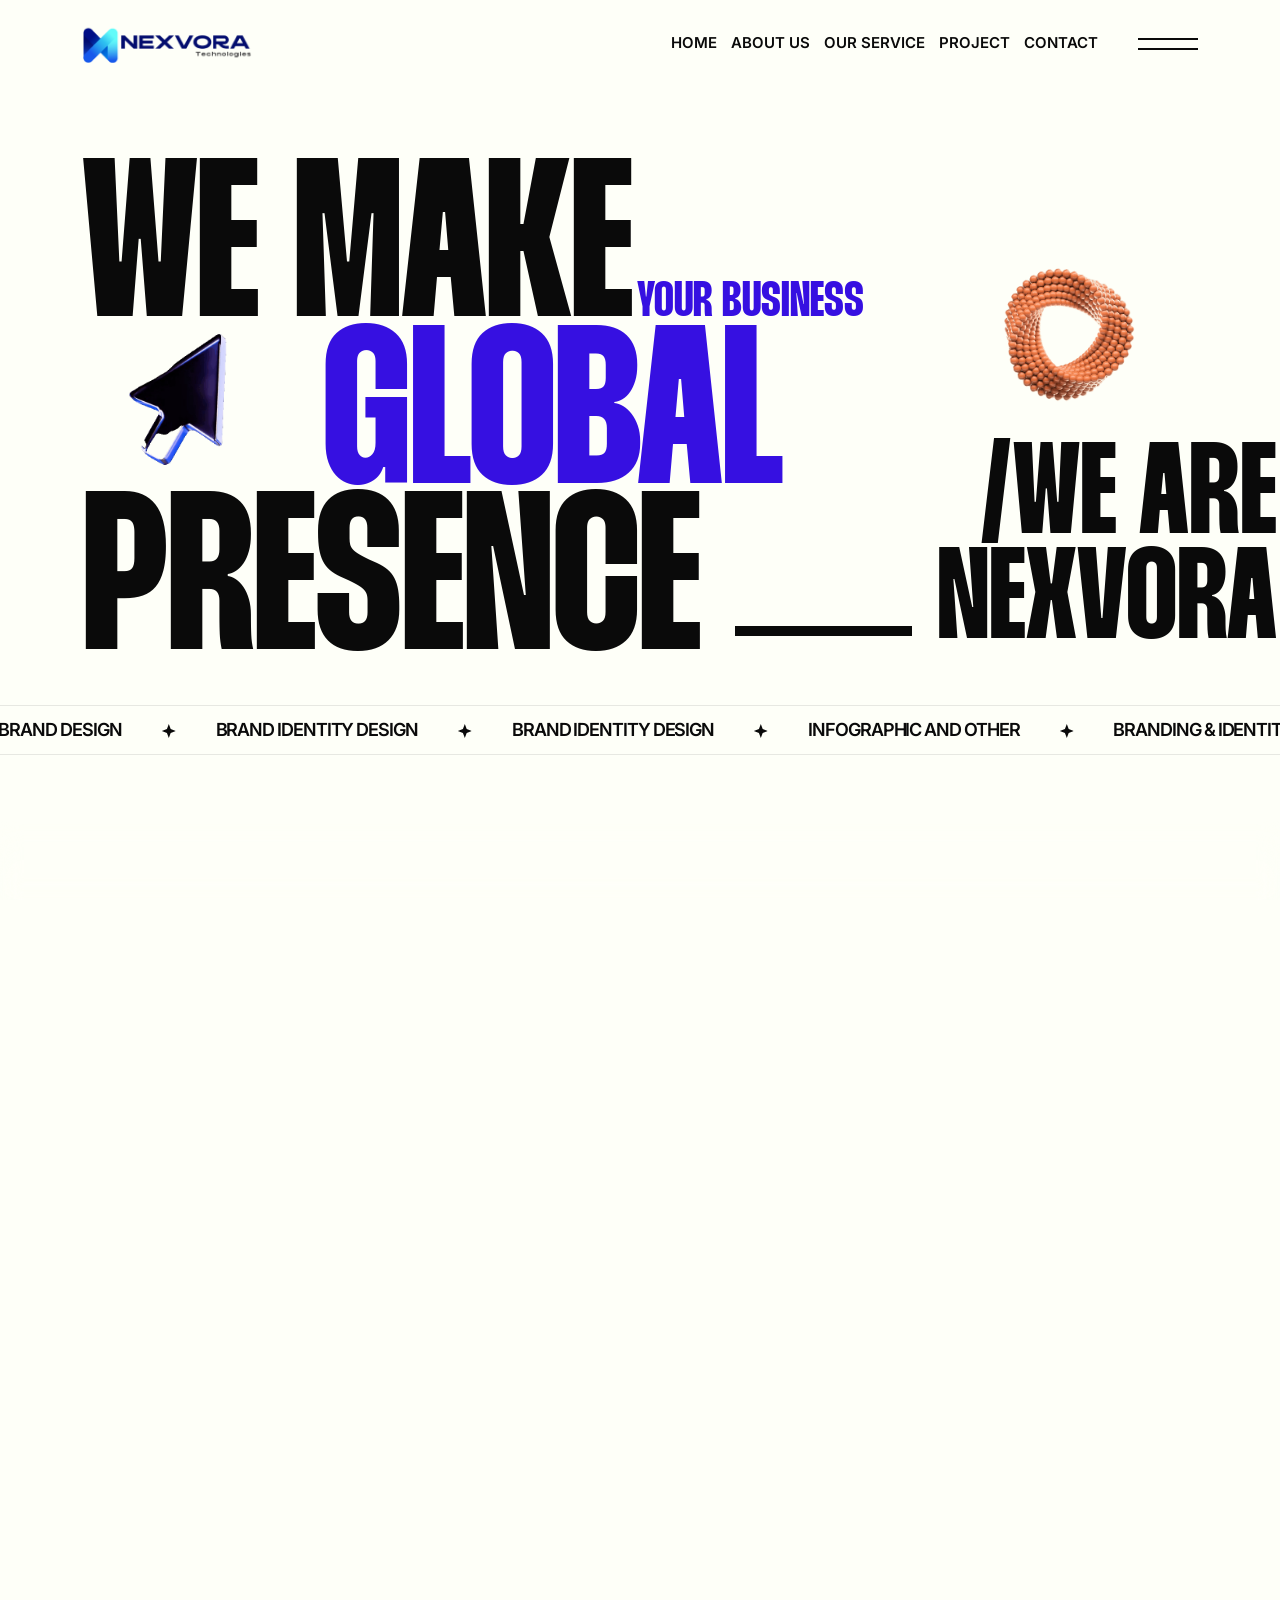
==== index.html @ a53f23ea "first commit" ====
<!DOCTYPE html>
<html class="no-js" lang="zxx">

<head>

   <meta charset="utf-8">
   <meta http-equiv="x-ua-compatible" content="ie=edge">
   <title>Nexvora || Creative Portfolio HTML Template</title>
   <meta name="description" content="">
   <meta name="viewport" content="width=device-width, initial-scale=1">

   <!-- Place favicon.ico in the root directory -->
   <link rel="shortcut icon" type="image/x-icon" href="assets/img/logo/favicon.png">

   <!-- CSS here -->
   <link rel="stylesheet" href="assets/css/bootstrap.css">
   <link rel="stylesheet" href="assets/css/animate.css">
   <link rel="stylesheet" href="assets/css/custom-animation.css">
   <link rel="stylesheet" href="assets/css/swiper-bundle.css">
   <link rel="stylesheet" href="assets/css/nice-select.css">
   <link rel="stylesheet" href="assets/css/magnific-popup.css">
   <link rel="stylesheet" href="assets/css/font-awesome-pro.css">
   <link rel="stylesheet" href="assets/css/spacing.css">
   <link rel="stylesheet" href="assets/css/main.css">

</head>

<body class="px-hero-3-bg" data-bg-color="#FEFFF8" data-background="assets/img/shape/home-3-shape.png">

   <!-- Loader Start -->
   <div id="loader" class="loader">
      <div class="loader__wrapper">
         <div class="loader__content">
            <div class="loader__count">
               <span class="count__text">0</span>
               <span class="count__percent">%</span>
            </div>
         </div>
         <span class="count__bdr"></span>
      </div>
   </div>
   <!-- Loader End -->

   <!-- back to top start -->
   <div class="back-to-top-wrapper">
      <button id="back_to_top" type="button" class="back-to-top-btn">
         <svg width="12" height="7" viewBox="0 0 12 7" fill="none" xmlns="http://www.w3.org/2000/svg">
            <path d="M11 6L6 1L1 6" stroke="currentColor" stroke-width="1.5" stroke-linecap="round"
               stroke-linejoin="round"></path>
         </svg>
      </button>
   </div>
   <!-- back to top end -->


   <div class="px-blur-bottom"></div>


   <!-- tp-offcanvus-area-start -->
   <div class="tp-offcanvas-area">
      <div class="tp-offcanvas-wrapper offcanvas-white-bg">
         <div class="tp-offcanvas-top d-flex align-items-center justify-content-between">
            <div class="tp-offcanvas-logo">
               <a href="index.html">
                  <img class="logo-1" data-width="120" src="assets/img/logo/logo-red-uppercase.png" alt="">
                  <img class="logo-2" data-width="120" src="assets/img/logo/logo-red-uppercase.png" alt="">
               </a>
            </div>
            <div class="tp-offcanvas-close">
               <button class="tp-offcanvas-close-btn">
                  <svg width="37" height="38" viewBox="0 0 37 38" fill="none" xmlns="http://www.w3.org/2000/svg">
                     <path d="M9.19141 9.80762L27.5762 28.1924" stroke="currentColor" stroke-width="1.5"
                        stroke-linecap="round" stroke-linejoin="round"></path>
                     <path d="M9.19141 28.1924L27.5762 9.80761" stroke="currentColor" stroke-width="1.5"
                        stroke-linecap="round" stroke-linejoin="round"></path>
                  </svg>
               </button>
            </div>
         </div>
         <div class="tp-offcanvas-main">
            <div class="tp-offcanvas-content d-none d-xl-block">
               <h3 class="tp-offcanvas-title">Hello There!</h3>
               <p>Lorem ipsum dolor sit amet, consectetur adipiscing elit, </p>
            </div>
            <div class="tp-offcanvas-menu d-xl-none">
               <nav></nav>
            </div>
            <div class="tp-offcanvas-gallery d-none d-xl-block">
               <div class="row gx-2">
                  <div class="col-md-3 col-3">
                     <div class="tp-offcanvas-gallery-img fix">
                        <a class="popup-image" href="assets/img/offcanvas/offcanvas-1.jpg"><img
                              src="assets/img/offcanvas/offcanvas-1.jpg" alt=""></a>
                     </div>
                  </div>
                  <div class="col-md-3 col-3">
                     <div class="tp-offcanvas-gallery-img fix">
                        <a class="popup-image" href="assets/img/offcanvas/offcanvas-2.jpg"><img
                              src="assets/img/offcanvas/offcanvas-2.jpg" alt=""></a>
                     </div>
                  </div>
                  <div class="col-md-3 col-3">
                     <div class="tp-offcanvas-gallery-img fix">
                        <a class="popup-image" href="assets/img/offcanvas/offcanvas-3.jpg"><img
                              src="assets/img/offcanvas/offcanvas-3.jpg" alt=""></a>
                     </div>
                  </div>
                  <div class="col-md-3 col-3">
                     <div class="tp-offcanvas-gallery-img fix">
                        <a class="popup-image" href="assets/img/offcanvas/offcanvas-4.jpg"><img
                              src="assets/img/offcanvas/offcanvas-4.jpg" alt=""></a>
                     </div>
                  </div>
               </div>
            </div>
            <div class="tp-offcanvas-contact">
               <h3 class="tp-offcanvas-title sm">Information</h3>
               <ul>
                  <li><a href="tel:+918122278308">+91 81222 78308</a></li>
                  <li><a href="mailto:hello@Nexvora.com">hello@Nexvora.com</a></li>
                  <li><a href="#">Avenue de Roma 158b, Lisboa</a></li>
               </ul>
            </div>
            <div class="tp-offcanvas-social">
               <h3 class="tp-offcanvas-title sm">Follow Us</h3>
               <ul>
                  <li>
                     <a href="#">
                        <svg width="16" height="16" viewBox="0 0 16 16" fill="none" xmlns="http://www.w3.org/2000/svg">
                           <path
                              d="M11.25 1.5H4.75C2.95507 1.5 1.5 2.95507 1.5 4.75V11.25C1.5 13.0449 2.95507 14.5 4.75 14.5H11.25C13.0449 14.5 14.5 13.0449 14.5 11.25V4.75C14.5 2.95507 13.0449 1.5 11.25 1.5Z"
                              stroke="currentColor" stroke-width="1.5" stroke-linecap="round" stroke-linejoin="round">
                           </path>
                           <path
                              d="M10.6016 7.5907C10.6818 8.13166 10.5894 8.68414 10.3375 9.16955C10.0856 9.65497 9.68711 10.0486 9.19862 10.2945C8.71014 10.5404 8.15656 10.6259 7.61663 10.5391C7.0767 10.4522 6.57791 10.1972 6.19121 9.81055C5.80451 9.42385 5.54959 8.92506 5.46271 8.38513C5.37583 7.8452 5.46141 7.29163 5.70728 6.80314C5.95315 6.31465 6.34679 5.91613 6.83221 5.66425C7.31763 5.41238 7.87011 5.31998 8.41107 5.4002C8.96287 5.48202 9.47372 5.73915 9.86817 6.1336C10.2626 6.52804 10.5197 7.0389 10.6016 7.5907Z"
                              stroke="currentColor" stroke-width="1.5" stroke-linecap="round" stroke-linejoin="round">
                           </path>
                           <path d="M11.5742 4.42578H11.5842" stroke="currentColor" stroke-width="1.5"
                              stroke-linecap="round" stroke-linejoin="round"></path>
                        </svg>
                     </a>
                  </li>
                  <li>
                     <a href="#">
                        <svg width="18" height="18" viewBox="0 0 18 18" fill="none" xmlns="http://www.w3.org/2000/svg">
                           <path
                              d="M2.50589 12.7494C4.57662 16.336 9.16278 17.5648 12.7494 15.4941C14.2113 14.65 15.2816 13.388 15.8962 11.9461C16.7895 9.85066 16.7208 7.37526 15.4941 5.25063C14.2674 3.12599 12.1581 1.82872 9.89669 1.55462C8.34063 1.366 6.71259 1.66183 5.25063 2.50589C1.66403 4.57662 0.435172 9.16278 2.50589 12.7494Z"
                              stroke="currentColor" stroke-width="1.5"></path>
                           <path
                              d="M12.7127 15.4292C12.7127 15.4292 12.0086 10.4867 10.5011 7.87559C8.99362 5.26451 5.28935 2.57155 5.28935 2.57155M5.68449 15.6124C6.79553 12.2606 12.34 8.54524 16.3975 9.43537M12.311 2.4082C11.1953 5.72344 5.75732 9.38453 1.71875 8.58915"
                              stroke="currentColor" stroke-width="1.5" stroke-linecap="round"></path>
                        </svg>
                     </a>
                  </li>
                  <li>
                     <a href="#">
                        <svg width="18" height="11" viewBox="0 0 18 11" fill="none" xmlns="http://www.w3.org/2000/svg">
                           <path
                              d="M1 5.5715H6.33342C7.62867 5.5715 8.61917 6.56199 8.61917 7.85725C8.61917 9.15251 7.62867 10.143 6.33342 10.143H1.76192C1.30477 10.143 1 9.83823 1 9.38108V1.76192C1 1.30477 1.30477 1 1.76192 1H5.5715C6.86676 1 7.85725 1.99049 7.85725 3.28575C7.85725 4.58101 6.86676 5.5715 5.5715 5.5715H1Z"
                              stroke="currentColor" stroke-width="1.5" stroke-miterlimit="10"></path>
                           <path
                              d="M10.9062 7.09454H17.0016C17.0016 5.41832 15.6301 4.04688 13.9539 4.04688C12.2777 4.04688 10.9062 5.41832 10.9062 7.09454ZM10.9062 7.09454C10.9062 8.77076 12.2777 10.1422 13.9539 10.1422H15.2492"
                              stroke="currentColor" stroke-width="1.5" stroke-miterlimit="10" stroke-linecap="round"
                              stroke-linejoin="round"></path>
                           <path d="M16.1125 1.44434H11.668" stroke="currentColor" stroke-width="1.2"
                              stroke-miterlimit="10" stroke-linecap="round" stroke-linejoin="round"></path>
                        </svg>
                     </a>
                  </li>
                  <li>
                     <a href="#">
                        <svg width="18" height="14" viewBox="0 0 18 14" fill="none" xmlns="http://www.w3.org/2000/svg">
                           <path
                              d="M12.75 13H5.25C3 13 1.5 11.5 1.5 9.25V4.75C1.5 2.5 3 1 5.25 1H12.75C15 1 16.5 2.5 16.5 4.75V9.25C16.5 11.5 15 13 12.75 13Z"
                              stroke="currentColor" stroke-width="1.5" stroke-miterlimit="10" stroke-linecap="round"
                              stroke-linejoin="round"></path>
                           <path
                              d="M8.70676 5.14837L10.8006 6.40465C11.5543 6.90716 11.5543 7.66093 10.8006 8.16344L8.70676 9.41972C7.86923 9.92224 7.19922 9.50348 7.19922 8.5822V6.06964C7.19922 4.98086 7.86923 4.64585 8.70676 5.14837Z"
                              fill="currentColor"></path>
                        </svg>
                     </a>
                  </li>
               </ul>
            </div>
         </div>
      </div>
   </div>
   <div class="body-overlay"></div>
   <!-- tp-offcanvus-area-end -->


   <header>

      <!-- header area start -->
      <div class="px-header-area px-header-style-black header-transparent px-header-ptb">
         <div class="container container-1750">
            <div class="row align-items-center">
               <div class="col-lg-4 col-md-3 col-6">
                  <div class="px-header-logo">
                     <a href="index.html"><img data-width="170" src="assets/img/logo/logo-red-uppercase.png" alt=""></a>
                  </div>
               </div>
               <div class="col-lg-8 col-md-9 col-6">
                  <div class="px-header-box d-flex justify-content-end align-items-center">
                     <div
                        class="px-header-menu tp-header-dropdown px-megamenu-style dropdown-white-bg d-none d-xl-block">
                        <nav class="tp-mobile-menu-active">
                           <ul>
                              <li>
                                 <a href="#">Home</a>
                              </li>
                              <li>
                                 <a href="#">About Us</a>
                              </li>
                              <li>
                                 <a href="#">Our Service</a>
                              </li>
                              <li>
                                 <a href="#">Project</a>
                              </li>
                              <li>
                                 <a href="#">Contact</a>
                              </li>
                              <!-- <li>
                                    <a href="index.html">Home</a>
                                 </li>
                                 <li>
                                    <a href="about-us.html">About Us</a>
                                 </li>
                                 <li>
                                    <a href="service-1.html">Our Service</a>
                                 </li>
                                 <li>
                                    <a href="portfolio-1.html">Project</a>
                                 </li>
                                 <li>
                                    <a href="contact.html">Contact</a>
                                 </li> -->
                              <!-- <li class="has-dropdown">
                                       <a href="#">Pages</a>
                                       <ul class="tp-submenu submenu">
                                          <li><a href="about-us.html">About</a></li>
                                          <li><a href="about-me.html">About Me</a></li>
                                          <li><a href="service-1.html">Service One</a></li>
                                          <li><a href="service-2.html">Service Two</a></li>
                                          <li><a href="team.html">Team</a></li>
                                          <li><a href="team-details.html">Team Details</a></li>
                                       </ul>
                                 </li>
                                 <li class="has-dropdown">
                                       <a href="portfolio-1.html">Project</a>
                                       <ul class="tp-submenu submenu">
                                          <li><a href="portfolio-1.html">Portfolio One</a></li>
                                          <li><a href="portfolio-2.html">Portfolio Two</a></li>
                                          <li><a href="portfolio-3.html">Portfolio Three</a></li>
                                          <li><a href="portfolio-4.html">Portfolio Four</a></li>
                                          <li><a href="portfolio-5.html">Portfolio Five</a></li>
                                          <li><a href="portfolio-6.html">Portfolio Six</a></li>
                                          <li><a href="portfolio-details-1.html">Portfolio Details One</a></li>
                                          <li><a href="portfolio-details-2.html">Portfolio Details Two</a></li>
                                       </ul>
                                 </li>
                                 <li class="has-dropdown">
                                       <a href="blog.html">Blog</a>
                                       <ul class="tp-submenu submenu">
                                          <li><a href="blog.html">Blog</a></li>
                                          <li><a href="blog-standard.html">Blog Standard</a></li>
                                          <li><a href="blog-details.html">Blog Details</a></li>
                                       </ul>
                                 </li>
                                 <li class="has-dropdown">
                                       <a href="contact.html">Contact</a>
                                       <ul class="tp-submenu submenu">
                                          <li><a href="contact-us.html">Contact Us</a></li>
                                          <li><a href="contact.html">Get In Touch</a></li>
                                          <li><a href="contact-me.html">Contact Me</a></li>
                                       </ul>
                                 </li> -->
                           </ul>
                        </nav>
                     </div>
                     <div class="px-header-action">
                        <button class="px-header-bar tp-offcanvas-open-btn">
                           <span></span>
                           <span></span>
                        </button>
                     </div>
                  </div>
               </div>
            </div>
         </div>
      </div>
      <!-- header area end -->

   </header>

   <div id="smooth-wrapper">
      <div id="smooth-content">

         <main>

            <!-- about area start -->
            <div class="px-about-2-area px-about-3-ptb pt-175 pb-30">
               <div class="container container-1750">
                  <div class="row align-items-end">
                     <div class="col-xl-9">
                        <div class="px-about-2-title-box">
                           <h3 class="px-about-2-title fs-300">
                              We Make <i>Your Business</i> <br>
                              <em>
                                 <img data-width="200" src="assets/img/gift-img/title-img-2.gif" alt="">
                                 Global
                              </em> <br>
                              Presence
                           </h3>
                        </div>
                     </div>
                     <div class="col-xl-3">
                        <div class="px-about-2-subtitle-box p-relative text-end">
                           <img class="px-about-3-gift-img" src="assets/img/gift-img/title-img.gif" alt="">
                           <span class="px-about-2-subtitle p-relative fs-130"><i></i>/we are <br>Nexvora</span>
                        </div>
                     </div>
                  </div>
               </div>
            </div>
            <!-- about area end -->

            <!-- text-slider area end -->
            <div class="px-text-slider-wrap px-text-slider-style-3 pt-15 pb-15" data-bg-color="#FEFFF8">
               <div class="swiper-container px-text-slider-active">
                  <div class="swiper-wrapper slide-transtion">
                     <div class="swiper-slide">
                        <div class="px-text-slider-item d-flex align-items-center">
                           <span>Brand Identity Design</span>
                           <span class="pl-40">
                              <svg width="14" height="14" viewBox="0 0 14 14" fill="none"
                                 xmlns="http://www.w3.org/2000/svg">
                                 <path
                                    d="M7 0L8.89064 5.10936L14 7L8.89064 8.89064L7 14L5.10936 8.89064L0 7L5.10936 5.10936L7 0Z"
                                    fill="currentcolor"></path>
                              </svg>
                           </span>
                        </div>
                     </div>
                     <div class="swiper-slide">
                        <div class="px-text-slider-item d-flex align-items-center">
                           <span>Infographic and other</span>
                           <span class="pl-40">
                              <svg width="14" height="14" viewBox="0 0 14 14" fill="none"
                                 xmlns="http://www.w3.org/2000/svg">
                                 <path
                                    d="M7 0L8.89064 5.10936L14 7L8.89064 8.89064L7 14L5.10936 8.89064L0 7L5.10936 5.10936L7 0Z"
                                    fill="currentcolor"></path>
                              </svg>
                           </span>
                        </div>
                     </div>
                     <div class="swiper-slide">
                        <div class="px-text-slider-item d-flex align-items-center">
                           <span>Branding & Identity</span>
                           <span class="pl-40">
                              <svg width="14" height="14" viewBox="0 0 14 14" fill="none"
                                 xmlns="http://www.w3.org/2000/svg">
                                 <path
                                    d="M7 0L8.89064 5.10936L14 7L8.89064 8.89064L7 14L5.10936 8.89064L0 7L5.10936 5.10936L7 0Z"
                                    fill="currentcolor"></path>
                              </svg>
                           </span>
                        </div>
                     </div>
                     <div class="swiper-slide">
                        <div class="px-text-slider-item d-flex align-items-center">
                           <span>Web Design & Development</span>
                           <span class="pl-40">
                              <svg width="14" height="14" viewBox="0 0 14 14" fill="none"
                                 xmlns="http://www.w3.org/2000/svg">
                                 <path
                                    d="M7 0L8.89064 5.10936L14 7L8.89064 8.89064L7 14L5.10936 8.89064L0 7L5.10936 5.10936L7 0Z"
                                    fill="currentcolor"></path>
                              </svg>
                           </span>
                        </div>
                     </div>
                     <div class="swiper-slide">
                        <div class="px-text-slider-item d-flex align-items-center">
                           <span>UI / UX Design</span>
                           <span class="pl-40">
                              <svg width="14" height="14" viewBox="0 0 14 14" fill="none"
                                 xmlns="http://www.w3.org/2000/svg">
                                 <path
                                    d="M7 0L8.89064 5.10936L14 7L8.89064 8.89064L7 14L5.10936 8.89064L0 7L5.10936 5.10936L7 0Z"
                                    fill="currentcolor"></path>
                              </svg>
                           </span>
                        </div>
                     </div>
                     <div class="swiper-slide">
                        <div class="px-text-slider-item d-flex align-items-center">
                           <span>Complex brand design</span>
                           <span class="pl-40">
                              <svg width="14" height="14" viewBox="0 0 14 14" fill="none"
                                 xmlns="http://www.w3.org/2000/svg">
                                 <path
                                    d="M7 0L8.89064 5.10936L14 7L8.89064 8.89064L7 14L5.10936 8.89064L0 7L5.10936 5.10936L7 0Z"
                                    fill="currentcolor"></path>
                              </svg>
                           </span>
                        </div>
                     </div>
                     <div class="swiper-slide">
                        <div class="px-text-slider-item d-flex align-items-center">
                           <span>Complex brand design</span>
                           <span class="pl-40">
                              <svg width="14" height="14" viewBox="0 0 14 14" fill="none"
                                 xmlns="http://www.w3.org/2000/svg">
                                 <path
                                    d="M7 0L8.89064 5.10936L14 7L8.89064 8.89064L7 14L5.10936 8.89064L0 7L5.10936 5.10936L7 0Z"
                                    fill="currentcolor"></path>
                              </svg>
                           </span>
                        </div>
                     </div>
                     <div class="swiper-slide">
                        <div class="px-text-slider-item d-flex align-items-center">
                           <span>Brand Identity Design</span>
                           <span class="pl-40">
                              <svg width="14" height="14" viewBox="0 0 14 14" fill="none"
                                 xmlns="http://www.w3.org/2000/svg">
                                 <path
                                    d="M7 0L8.89064 5.10936L14 7L8.89064 8.89064L7 14L5.10936 8.89064L0 7L5.10936 5.10936L7 0Z"
                                    fill="currentcolor"></path>
                              </svg>
                           </span>
                        </div>
                     </div>
                  </div>
               </div>
            </div>
            <!-- text-slider area end -->

            <!-- banner area start -->
            <div class="px-banner-3-wrap fix">
               <img class="w-100" data-speed="0.1" src="assets/img/banner/banner-3-1.png" alt="Best Saas Company in tamil nadu">
            </div>
            <!-- banner area end -->

            <!-- about area start -->
            <div class="px-about-3-area pt-120 pb-100">
               <div class="container container-1750">
                  <div class="row">
                     <div class="col-xl-12">
                        <div class="px-about-3-text px-fade-anim" data-delay=".3">
                           <h2 class="px-about-3-bigtext">About Nexvora</h2>
                        </div>
                     </div>
                  </div>
                  <div class="row">
                     <div class="col-xl-5">
                        <div class="px-about-3-subtitle-box">
                           <span class="px-section-subtitle">About us</span>
                        </div>
                     </div>
                     <div class="col-xl-7">
                        <div class="px-about-3-content">
                           <div class="px-fade-anim" data-delay=".3">
                              <p>
                                 Nexvora Technologies delivers intelligent <i>software</i> solutions for modern
                                 businesses. We specialize in CRM, ERP, automation, and custom software that improve
                                 efficiency and accelerate growth. <br><br>

                                 We believe technology should <i>transform</i> operations through innovation,
                                 customization, and smart automation. Our <i>Nexvora Smart Billing Kiosk</i> reflects
                                 our vision of creating faster, smarter, and future-ready business experiences.

                              </p>
                           </div>
                           <div class="px-fade-anim" data-delay=".5" data-ease="bounce" data-fade-from="top">
                              <a class="px-btn-border" href="about-us.html">
                                 More About Us
                              </a>
                           </div>
                        </div>
                     </div>
                  </div>
               </div>
            </div>
            <!-- about area end -->

            <!-- project area start -->
            <div class="px-project-3-area pt-40 pb-80" data-bg-color="#FEFFF8">
               <div class="container-fluid">
                  <div class="row align-items-center mb-25">
                     <div class="col-lg-8">
                        <div class="px-project-3-title-box">
                           <h4 class="px-section-title ff-thunder fs-100 mb-0">Featured projects</h4>
                        </div>
                     </div>
                     <div class="col-lg-4">
                        <div class="px-project-3-top-btn text-lg-end">
                           <a class="px-btn-border" href="portfolio-6.html">View all Project</a>
                        </div>
                     </div>
                  </div>
                  <div class="row">
                     <div class="col-lg-6">
                        <div class="px-project-3-item mb-55">
                           <a href="portfolio-details-2.html">
                              <div class="px-project-3-thumb ripple-image">
                                 <img src="assets/img/project/project-1.jpg" alt="">
                              </div>
                           </a>
                           <div class="px-project-3-content d-flex justify-content-between align-items-center">
                              <h4 class="px-project-3-title"><a href="portfolio-details-1.html">Times One Hundred</a>
                              </h4>
                              <div class="px-project-3-category">
                                 <span>Technology</span>
                                 <span>Brending</span>
                                 <span>Design</span>
                              </div>
                           </div>
                        </div>
                     </div>
                     <div class="col-lg-6">
                        <div class="px-project-3-item mb-55">
                           <a href="portfolio-details-2.html">
                              <div class="px-project-3-thumb ripple-image">
                                 <img src="assets/img/project/project-2.jpg" alt="">
                              </div>
                           </a>
                           <div class="px-project-3-content d-flex justify-content-between align-items-center">
                              <h4 class="px-project-3-title"><a href="portfolio-details-2.html">Moments Infinity</a>
                              </h4>
                              <div class="px-project-3-category">
                                 <span>Technology</span>
                                 <span>Brending</span>
                                 <span>Design</span>
                              </div>
                           </div>
                        </div>
                     </div>
                     <div class="col-lg-6">
                        <div class="px-project-3-item mb-55">
                           <a href="portfolio-details-2.html">
                              <div class="px-project-3-thumb ripple-image">
                                 <img src="assets/img/project/project-3.jpg" alt="">
                              </div>
                           </a>
                           <div class="px-project-3-content d-flex justify-content-between align-items-center">
                              <h4 class="px-project-3-title"><a href="portfolio-details-2.html">Countless Times</a></h4>
                              <div class="px-project-3-category">
                                 <span>Technology</span>
                                 <span>Brending</span>
                                 <span>Design</span>
                              </div>
                           </div>
                        </div>
                     </div>
                     <div class="col-lg-6">
                        <div class="px-project-3-item mb-55">
                           <a href="portfolio-details-2.html">
                              <div class="px-project-3-thumb ripple-image">
                                 <img src="assets/img/project/project-4.jpg" alt="">
                              </div>
                           </a>
                           <div class="px-project-3-content d-flex justify-content-between align-items-center">
                              <h4 class="px-project-3-title"><a href="portfolio-details-2.html">One Hundred Beats</a>
                              </h4>
                              <div class="px-project-3-category">
                                 <span>Technology</span>
                                 <span>Brending</span>
                                 <span>Design</span>
                              </div>
                           </div>
                        </div>
                     </div>
                  </div>
               </div>
            </div>
            <!-- project area end -->

            <!-- service area start -->
            <div class="px-service-area px-service-3-style pt-120 z-index-1" data-bg-color="#000000">
               <div class="container container-1750">
                  <div class="row">
                     <div class="col-xl-12">
                        <div class="px-service-text text-center mb-50 px-fade-anim" data-delay=".3">
                           <h2 class="px-about-3-bigtext text-white">Our Services</h2>
                        </div>
                     </div>
                  </div>
                  <div class="row align-items-start">
                     <div class="col-xl-6 d-none d-xl-block">
                        <div class="px-service-3-video">
                           <video data-width="650" loop="" muted="" autoplay="" playsinline="">
                              <source src="https://html.aqlova.com/videos/pixora/service-video.mp4" type="video/mp4">
                           </video>
                        </div>
                     </div>
                     <div class="col-xl-6">
                        <div class="px-service-accordion-wrap">
                           <div class="accordion" id="accordionExample1">
                              <div class="accordion-items">
                                 <h2 class="accordion-header">
                                    <button class="accordion-buttons" type="button" data-bs-toggle="collapse"
                                       data-bs-target="#collapseOne1" aria-expanded="true" aria-controls="collapseOne1">
                                       <i>
                                          <svg width="34" height="34" viewBox="0 0 34 34" fill="none"
                                             xmlns="http://www.w3.org/2000/svg">
                                             <path
                                                d="M15.4685 5.70348L26.9173 17.1834L18.3306 25.7934C15.8046 28.3263 14.5415 29.5928 12.9914 29.7328C12.7351 29.7559 12.4773 29.7559 12.2211 29.7328C10.6709 29.5928 9.40788 28.3263 6.88177 25.7934L4.01956 22.9234C2.43879 21.3383 2.4388 18.7685 4.01956 17.1834L15.4685 5.70348ZM15.4685 5.70348L12.6062 2.8335"
                                                stroke="#FF6161" stroke-width="2.5" stroke-linecap="round"
                                                stroke-linejoin="round"></path>
                                             <path opacity="0.2" d="M26.9173 17.1826H4.01953" stroke="#FF6161"
                                                stroke-width="2.5" stroke-linecap="round" stroke-linejoin="round">
                                             </path>
                                             <path opacity="0.2"
                                                d="M31.1667 28.3335C31.1667 29.8983 29.8981 31.1668 28.3333 31.1668C26.7685 31.1668 25.5 29.8983 25.5 28.3335C25.5 26.7687 28.3333 24.0835 28.3333 24.0835C28.3333 24.0835 31.1667 26.7687 31.1667 28.3335Z"
                                                stroke="#FF6161" stroke-width="2.5" stroke-linecap="round"
                                                stroke-linejoin="round"></path>
                                          </svg>
                                       </i>
                                       Branding
                                       <span class="accordion-icon"></span>
                                    </button>
                                 </h2>
                                 <div id="collapseOne1" class="accordion-collapse collapse show"
                                    data-bs-parent="#accordionExample1">
                                    <div class="accordion-body">
                                       <p>
                                          We create impactful brand identities that differentiate your business <br>
                                          and connect with your audience.
                                       </p>
                                       <div class="px-service-accordion-category">
                                          <span>Technology</span>
                                          <span>Brending</span>
                                          <span>Creative</span>
                                       </div>
                                    </div>
                                 </div>
                              </div>
                              <div class="accordion-items">
                                 <h2 class="accordion-header">
                                    <button class="accordion-buttons collapsed" type="button" data-bs-toggle="collapse"
                                       data-bs-target="#collapseTwo2" aria-expanded="false"
                                       aria-controls="collapseTwo2">
                                       <i>
                                          <svg xmlns="http://www.w3.org/2000/svg" width="34" height="34"
                                             viewBox="0 0 34 34" fill="none">
                                             <path
                                                d="M7.99993 5.00001C7.99993 6.65687 6.65681 8.00002 4.99997 8.00002C3.34313 8.00002 2 6.65687 2 5.00001C2 3.34315 3.34313 2 4.99997 2C6.65681 2 7.99993 3.34315 7.99993 5.00001Z"
                                                stroke="#FF6161" stroke-width="2.5"></path>
                                             <path
                                                d="M31.9999 5.00001C31.9999 6.65687 30.6568 8.00002 29 8.00002C27.3431 8.00002 26 6.65687 26 5.00001C26 3.34315 27.3431 2 29 2C30.6568 2 31.9999 3.34315 31.9999 5.00001Z"
                                                stroke="#FF6161" stroke-width="2.5"></path>
                                             <path
                                                d="M31.9999 29C31.9999 30.6569 30.6568 32 29 32C27.3431 32 26 30.6569 26 29C26 27.3431 27.3431 26 29 26C30.6568 26 31.9999 27.3431 31.9999 29Z"
                                                stroke="#FF6161" stroke-width="2.5"></path>
                                             <path
                                                d="M7.99993 29C7.99993 30.6569 6.65681 32 4.99997 32C3.34313 32 2 30.6569 2 29C2 27.3431 3.34313 26 4.99997 26C6.65681 26 7.99993 27.3431 7.99993 29Z"
                                                stroke="#FF6161" stroke-width="2.5"></path>
                                             <path
                                                d="M29.0017 7.99952V25.9996M26.0017 28.9996H8.00192M26.0017 4.99951H8.00192M5.00195 7.99952V25.9996"
                                                stroke="#FF6161" stroke-width="2.5" stroke-linecap="round"
                                                stroke-linejoin="round"></path>
                                             <path opacity="0.2"
                                                d="M14.9726 11.7212L13.3396 12.5203C11.2786 13.529 10.248 14.0332 10.248 14.7505C10.248 15.4678 11.2786 15.972 13.3396 16.9807L14.9726 17.7798C15.9543 18.2603 16.4452 18.5005 16.998 18.5005C17.5507 18.5005 18.0416 18.2603 19.0234 17.7798L20.6564 16.9807C22.7174 15.972 23.7479 15.4678 23.7479 14.7505C23.7479 14.0332 22.7174 13.529 20.6563 12.5203L19.0234 11.7212C18.0416 11.2407 17.5507 11.0005 16.998 11.0005C16.4452 11.0005 15.9543 11.2407 14.9726 11.7212Z"
                                                stroke="#FF6161" stroke-width="2.5" stroke-linecap="round"
                                                stroke-linejoin="round"></path>
                                             <path opacity="0.2"
                                                d="M23.7479 19.25C23.7479 19.9673 22.7174 20.4715 20.6564 21.4802L19.0234 22.2793C18.0416 22.7598 17.5507 23 16.998 23C16.4452 23 15.9543 22.7598 14.9726 22.2793L13.3396 21.4802C11.2786 20.4715 10.248 19.9673 10.248 19.25"
                                                stroke="#FF6161" stroke-width="2.5" stroke-linecap="round"
                                                stroke-linejoin="round"></path>
                                          </svg>
                                       </i>
                                       Technology
                                       <span class="accordion-icon"></span>
                                    </button>
                                 </h2>
                                 <div id="collapseTwo2" class="accordion-collapse collapse"
                                    data-bs-parent="#accordionExample1">
                                    <div class="accordion-body">
                                       <p>
                                          We create impactful brand identities that differentiate your business <br>
                                          and connect with your audience.
                                       </p>
                                       <div class="px-service-accordion-category">
                                          <span>Technology</span>
                                          <span>Brending</span>
                                          <span>Creative</span>
                                       </div>
                                    </div>
                                 </div>
                              </div>
                              <div class="accordion-items">
                                 <h2 class="accordion-header">
                                    <button class="accordion-buttons collapsed" type="button" data-bs-toggle="collapse"
                                       data-bs-target="#collapseThree3" aria-expanded="false"
                                       aria-controls="collapseThree3">
                                       <i>
                                          <svg xmlns="http://www.w3.org/2000/svg" width="32" height="32"
                                             viewBox="0 0 32 32" fill="none">
                                             <path
                                                d="M26.668 13.5044C26.668 8.39558 26.668 5.84118 25.1059 4.25409C23.5438 2.66699 21.0296 2.66699 16.0013 2.66699H13.3346C8.30636 2.66699 5.79217 2.66699 4.23006 4.25409C2.66797 5.84118 2.66797 8.39558 2.66797 13.5044C2.66797 18.6132 2.66797 21.1675 4.23006 22.7546C4.85621 23.3908 5.6353 23.772 6.66797 24.0003"
                                                stroke="#FF6161" stroke-width="2.5" stroke-linecap="round"></path>
                                             <path opacity="0.4"
                                                d="M29.3346 23.333C29.3346 20.8332 29.3346 19.5833 28.6981 18.7071C28.4925 18.4241 28.2436 18.1752 27.9606 17.9696C27.0844 17.333 25.8345 17.333 23.3346 17.333H16.668C14.1681 17.333 12.9182 17.333 12.042 17.9696C11.759 18.1752 11.5102 18.4241 11.3046 18.7071C10.668 19.5833 10.668 20.8332 10.668 23.333C10.668 25.8328 10.668 27.0828 11.3046 27.959C11.5102 28.242 11.759 28.4908 12.042 28.6964C12.9182 29.3331 14.1681 29.333 16.668 29.333H23.3346C25.8345 29.333 27.0844 29.3331 27.9606 28.6964C28.2436 28.4908 28.4925 28.242 28.6981 27.959C29.3346 27.0828 29.3346 25.8328 29.3346 23.333Z"
                                                stroke="#FF6161" stroke-width="2.5"></path>
                                             <path opacity="0.4"
                                                d="M22 21.3335L23.2266 22.3907C23.7422 22.8352 24 23.0574 24 23.3335C24 23.6097 23.7422 23.8319 23.2266 24.2764L22 25.3335"
                                                stroke="#FF6161" stroke-width="2.5" stroke-linecap="round"
                                                stroke-linejoin="round"></path>
                                             <path opacity="0.4"
                                                d="M18 21.3335L16.7734 22.3907C16.2578 22.8352 16 23.0574 16 23.3335C16 23.6097 16.2578 23.8319 16.7734 24.2764L18 25.3335"
                                                stroke="#FF6161" stroke-width="2.5" stroke-linecap="round"
                                                stroke-linejoin="round"></path>
                                             <path d="M3.33203 8H25.9987" stroke="#FF6161" stroke-width="2.5"
                                                stroke-linecap="round" stroke-linejoin="round"></path>
                                          </svg>
                                       </i>
                                       Design
                                       <span class="accordion-icon"></span>
                                    </button>
                                 </h2>
                                 <div id="collapseThree3" class="accordion-collapse collapse"
                                    data-bs-parent="#accordionExample1">
                                    <div class="accordion-body">
                                       <p>
                                          We create impactful brand identities that differentiate your business <br>
                                          and connect with your audience.
                                       </p>
                                       <div class="px-service-accordion-category">
                                          <span>Technology</span>
                                          <span>Brending</span>
                                          <span>Creative</span>
                                       </div>
                                    </div>
                                 </div>
                              </div>
                              <div class="accordion-items">
                                 <h2 class="accordion-header">
                                    <button class="accordion-buttons collapsed" type="button" data-bs-toggle="collapse"
                                       data-bs-target="#collapseFour4" aria-expanded="false"
                                       aria-controls="collapseFour4">
                                       <i>
                                          <svg xmlns="http://www.w3.org/2000/svg" width="30" height="30"
                                             viewBox="0 0 30 30" fill="none">
                                             <path
                                                d="M25.7143 2.5H15.5357C14.5495 2.5 13.75 3.29949 13.75 4.28571V14.4643C13.75 15.4505 14.5495 16.25 15.5357 16.25H25.7143C26.7005 16.25 27.5 15.4505 27.5 14.4643V4.28571C27.5 3.29949 26.7005 2.5 25.7143 2.5Z"
                                                stroke="#FF6161" stroke-width="2.5" stroke-linecap="round"
                                                stroke-linejoin="round"></path>
                                             <path opacity="0.4"
                                                d="M13.75 8.125C11.2156 8.12957 9.88843 8.19179 9.04029 9.03993C8.125 9.95521 8.125 11.4284 8.125 14.3746V15.6246C8.125 18.5709 8.125 20.0441 9.04029 20.9594C9.95557 21.8746 11.4287 21.8746 14.375 21.8746H15.625C18.5713 21.8746 20.0444 21.8746 20.9597 20.9594C21.8079 20.1112 21.8701 18.7841 21.8746 16.2496M8.125 13.75C5.59059 13.7546 4.26344 13.8168 3.41529 14.6649C2.5 15.5802 2.5 17.0534 2.5 19.9996V21.2496C2.5 24.1959 2.5 25.6691 3.41529 26.5844C4.33059 27.4996 5.80372 27.4996 8.75 27.4996H10C12.9463 27.4996 14.4194 27.4996 15.3347 26.5844C16.1829 25.7362 16.2451 24.4091 16.2496 21.8746"
                                                stroke="#FF6161" stroke-width="2.5" stroke-linecap="round"
                                                stroke-linejoin="round"></path>
                                          </svg>
                                       </i>
                                       Creative
                                       <span class="accordion-icon"></span>
                                    </button>
                                 </h2>
                                 <div id="collapseFour4" class="accordion-collapse collapse"
                                    data-bs-parent="#accordionExample1">
                                    <div class="accordion-body">
                                       <p>
                                          We create impactful brand identities that differentiate your business <br>
                                          and connect with your audience.
                                       </p>
                                       <div class="px-service-accordion-category">
                                          <span>Technology</span>
                                          <span>Brending</span>
                                          <span>Creative</span>
                                       </div>
                                    </div>
                                 </div>
                              </div>
                           </div>
                        </div>
                     </div>
                  </div>
               </div>
            </div>
            <!-- service area end -->

            <!-- blog area start -->
            <div class="px-blog-area pt-120 pb-80 px-fade-anim">
               <div class="container container-1750">
                  <div class="row">
                     <div class="col-xl-6">
                        <div class="px-blog-title-box">
                           <h4 class="px-section-title ff-thunder fs-100 mb-40">Latest blog</h4>
                        </div>
                     </div>
                  </div>
                  <div class="row">
                     <div class="col-xl-4 col-lg-6">
                        <div class="px-blog-item mb-40">
                           <a href="blog-details.html">
                              <div class="px-blog-thumb ripple-image">
                                 <img src="assets/img/project/project-2.jpg" alt="">
                              </div>
                           </a>
                           <div class="px-blog-content">
                              <span class="px-blog-category">Studio News</span>
                              <h4 class="px-blog-title"><a href="blog-details.html">Keep Goals in Sight</a></h4>
                              <span class="px-blog-meta">Published on March 16, 2026</span>
                           </div>
                        </div>
                     </div>
                     <div class="col-xl-4 col-lg-6">
                        <div class="px-blog-item mb-40">
                           <a href="blog-details.html">
                              <div class="px-blog-thumb ripple-image">
                                 <img src="assets/img/project/project-1.jpg" alt="">
                              </div>
                           </a>
                           <div class="px-blog-content">
                              <span class="px-blog-category">Studio News</span>
                              <h4 class="px-blog-title"><a href="blog-details.html">Always Remember your Goals!</a></h4>
                              <span class="px-blog-meta">Published on March 16, 2026</span>
                           </div>
                        </div>
                     </div>
                     <div class="col-xl-4 col-lg-6">
                        <div class="px-blog-item mb-40">
                           <a href="blog-details.html">
                              <div class="px-blog-thumb ripple-image">
                                 <img src="assets/img/project/project-3.jpg" alt="">
                              </div>
                           </a>
                           <div class="px-blog-content">
                              <span class="px-blog-category">Studio News</span>
                              <h4 class="px-blog-title"><a href="blog-details.html">Never Lose Purpose</a></h4>
                              <span class="px-blog-meta">Published on March 16, 2026</span>
                           </div>
                        </div>
                     </div>
                  </div>
               </div>
            </div>
            <!-- blog area end -->

            <!-- brand area start -->
            <div class="px-brand-area px-brand-style-3 pb-110 px-fade-anim">
               <div class="container container-1750">
                  <div class="row">
                     <div class="col-xl-3">
                        <div class="px-brand-subtitle-box mb-20">
                           <span class="px-section-subtitle">Our clients</span>
                        </div>
                     </div>
                  </div>
                  <div class="px-brand-slider-wrap mb-10" data-bg-color="#FEFFF8">
                     <div class="swiper px-brand-3-active">
                        <div class="swiper-wrapper slide-transtion">
                           <div class="swiper-slide">
                              <div class="px-brand-item">
                                 <img src="assets/img/brand/brand-1-1.png" alt="">
                              </div>
                           </div>
                           <div class="swiper-slide">
                              <div class="px-brand-item">
                                 <img src="assets/img/brand/brand-1-2.png" alt="">
                              </div>
                           </div>
                           <div class="swiper-slide">
                              <div class="px-brand-item">
                                 <img src="assets/img/brand/brand-1-3.png" alt="">
                              </div>
                           </div>
                           <div class="swiper-slide">
                              <div class="px-brand-item">
                                 <img src="assets/img/brand/brand-1-4.png" alt="">
                              </div>
                           </div>
                           <div class="swiper-slide">
                              <div class="px-brand-item">
                                 <img src="assets/img/brand/brand-1-5.png" alt="">
                              </div>
                           </div>
                           <div class="swiper-slide">
                              <div class="px-brand-item">
                                 <img src="assets/img/brand/brand-1-6.png" alt="">
                              </div>
                           </div>
                           <div class="swiper-slide">
                              <div class="px-brand-item">
                                 <img src="assets/img/brand/brand-1-1.png" alt="">
                              </div>
                           </div>
                        </div>
                     </div>
                  </div>
               </div>
            </div>
            <!-- brand area end -->

         </main>


         <footer data-bg-color="#0A0A0A">

            <!-- footer area start -->
            <div class="px-footer-area pt-125 pb-35">
               <div class="container container-1550">
                  <div class="row align-items-center">
                     <div class="col-xl-4 col-lg-4">
                        <div class="px-footer-widget px-footer-col-1 pb-40 tp_fade_anim" data-delay=".3">
                           <h4 class="px-footer-widget-title">Helping <br> start-ups scale & grow.</h4>
                           <div class="px-footer-widget-social">
                              <a href="#">
                                 <span>
                                    <svg width="12" height="16" viewBox="0 0 12 16" fill="none"
                                       xmlns="http://www.w3.org/2000/svg">
                                       <path fill-rule="evenodd" clip-rule="evenodd"
                                          d="M1.82727 6.83333C1.14284 6.83333 1 6.96763 1 7.61111V8.77778C1 9.42126 1.14284 9.55556 1.82727 9.55556H3.48182V14.2222C3.48182 14.8657 3.62466 15 4.30909 15H5.96364C6.64807 15 6.79091 14.8657 6.79091 14.2222V9.55556H8.64871C9.1678 9.55556 9.30155 9.4607 9.44416 8.99145L9.7987 7.82478C10.043 7.02095 9.89246 6.83333 9.00326 6.83333H6.79091V4.88889C6.79091 4.45933 7.16129 4.11111 7.61818 4.11111H9.97273C10.6572 4.11111 10.8 3.97681 10.8 3.33333V1.77778C10.8 1.1343 10.6572 1 9.97273 1H7.61818C5.33373 1 3.48182 2.74111 3.48182 4.88889V6.83333H1.82727Z"
                                          stroke="currentcolor" stroke-width="1.5" stroke-linejoin="round"></path>
                                    </svg>
                                 </span>
                              </a>
                              <a href="#">
                                 <span>
                                    <svg width="14" height="13" viewBox="0 0 14 13" fill="none"
                                       xmlns="http://www.w3.org/2000/svg">
                                       <path fill-rule="evenodd" clip-rule="evenodd"
                                          d="M4.41177 0H0L5.23083 6.87316L0.334618 12.6389H2.59681L6.29998 8.27809L9.58823 12.5988H14L8.6172 5.52593L8.62673 5.53813L13.2614 0.0802914H10.9992L7.55741 4.13336L4.41177 0ZM2.43522 1.20371H3.80866L11.5648 11.395H10.1913L2.43522 1.20371Z"
                                          fill="currentcolor"></path>
                                    </svg>
                                 </span>
                              </a>
                              <a href="#">
                                 <span>
                                    <svg width="18" height="18" viewBox="0 0 18 18" fill="none"
                                       xmlns="http://www.w3.org/2000/svg">
                                       <path
                                          d="M16.9989 10.0113C16.2575 9.87227 15.4949 9.7998 14.7168 9.7998C10.435 9.7998 6.62665 11.9938 4.19922 15.3997M14.5997 3.39941C12.0962 6.33329 8.33416 8.19931 4.12763 8.19931C3.05145 8.19931 2.00436 8.07718 1 7.84627M11.0941 17.0005C11.2946 16.0293 11.3999 15.0235 11.3999 13.9931C11.3999 8.94036 8.86738 4.47788 5 1.80078M16.9997 8.99983C16.9997 13.418 13.418 16.9997 8.99983 16.9997C4.58165 16.9997 1 13.418 1 8.99983C1 4.58165 4.58165 1 8.99983 1C13.418 1 16.9997 4.58165 16.9997 8.99983Z"
                                          stroke="currentcolor" stroke-width="1.5" stroke-linejoin="round"></path>
                                    </svg>
                                 </span>
                              </a>
                              <a href="#">
                                 <span>
                                    <svg width="16" height="16" viewBox="0 0 16 16" fill="none"
                                       xmlns="http://www.w3.org/2000/svg">
                                       <path
                                          d="M12.0586 4.94727C12.6109 4.94727 13.0586 4.49955 13.0586 3.94727C13.0586 3.39498 12.6109 2.94727 12.0586 2.94727V4.94727ZM12.0496 2.94727C11.4973 2.94727 11.0496 3.39498 11.0496 3.94727C11.0496 4.49955 11.4973 4.94727 12.0496 4.94727V2.94727ZM8 14C6.32181 14 5.16377 13.9979 4.2928 13.8808C3.45059 13.7675 3.02803 13.5636 2.73223 13.2678L1.31802 14.682C2.04735 15.4113 2.96231 15.7199 4.0263 15.8629C5.06152 16.0021 6.37835 16 8 16V14ZM0 8C0 9.62165 -0.00212373 10.9385 0.137058 11.9737C0.280107 13.0377 0.588687 13.9526 1.31802 14.682L2.73223 13.2678C2.43644 12.972 2.23246 12.5494 2.11922 11.7072C2.00212 10.8362 2 9.67819 2 8H0ZM14 8C14 9.67819 13.9979 10.8362 13.8808 11.7072C13.7675 12.5494 13.5636 12.972 13.2678 13.2678L14.682 14.682C15.4113 13.9526 15.7199 13.0377 15.8629 11.9737C16.0021 10.9385 16 9.62165 16 8H14ZM8 16C9.62165 16 10.9385 16.0021 11.9737 15.8629C13.0377 15.7199 13.9526 15.4113 14.682 14.682L13.2678 13.2678C12.972 13.5636 12.5494 13.7675 11.7072 13.8808C10.8362 13.9979 9.67819 14 8 14V16ZM8 2C9.67819 2 10.8362 2.00212 11.7072 2.11922C12.5494 2.23246 12.972 2.43644 13.2678 2.73223L14.682 1.31802C13.9526 0.588687 13.0377 0.280107 11.9737 0.137058C10.9385 -0.00212373 9.62165 0 8 0V2ZM16 8C16 6.37835 16.0021 5.06152 15.8629 4.0263C15.7199 2.96231 15.4113 2.04735 14.682 1.31802L13.2678 2.73223C13.5636 3.02803 13.7675 3.45059 13.8808 4.2928C13.9979 5.16377 14 6.32181 14 8H16ZM8 0C6.37835 0 5.06152 -0.00212373 4.0263 0.137058C2.96231 0.280107 2.04735 0.588687 1.31802 1.31802L2.73223 2.73223C3.02803 2.43644 3.45059 2.23246 4.2928 2.11922C5.16377 2.00212 6.32181 2 8 2V0ZM2 8C2 6.32181 2.00212 5.16377 2.11922 4.2928C2.23246 3.45059 2.43644 3.02803 2.73223 2.73223L1.31802 1.31802C0.588687 2.04735 0.280107 2.96231 0.137058 4.0263C-0.00212373 5.06152 0 6.37835 0 8H2ZM10.3171 8.00134C10.3171 9.28031 9.28031 10.3171 8.00134 10.3171V12.3171C10.3849 12.3171 12.3171 10.3849 12.3171 8.00134H10.3171ZM8.00134 10.3171C6.72236 10.3171 5.68555 9.28031 5.68555 8.00134H3.68555C3.68555 10.3849 5.61779 12.3171 8.00134 12.3171V10.3171ZM5.68555 8.00134C5.68555 6.72236 6.72236 5.68555 8.00134 5.68555V3.68555C5.61779 3.68555 3.68555 5.61779 3.68555 8.00134H5.68555ZM8.00134 5.68555C9.28031 5.68555 10.3171 6.72236 10.3171 8.00134H12.3171C12.3171 5.61779 10.3849 3.68555 8.00134 3.68555V5.68555ZM12.0586 2.94727H12.0496V4.94727H12.0586V2.94727Z"
                                          fill="currentcolor"></path>
                                    </svg>
                                 </span>
                              </a>
                           </div>
                        </div>
                     </div>
                     <div class="col-xl-5 col-lg-4 col-md-6">
                        <div class="px-footer-widget px-footer-col-2 pb-40 tp_fade_anim" data-delay=".5">
                           <h4 class="px-footer-widget-title-sm pre mb-25">Quick links</h4>
                           <div class="px-footer-widget-menu">
                              <ul>
                                 <li><a href="#">About</a></li>
                                 <li><a href="#">Who we are</a></li>
                                 <li><a href="#">Services</a></li>
                                 <li><a href="#">Projects</a></li>
                                 <li><a href="#">Blog</a></li>
                                 <li><a href="#">Contact Us</a></li>
                              </ul>
                           </div>
                        </div>
                     </div>
                     <div class="col-xl-3 col-lg-4 col-md-6">
                        <div class="px-footer-widget px-footer-col-3 pb-40 mb-30 tp_fade_anim" data-delay=".7">
                           <h4 class="px-footer-widget-title-sm pre mb-20">Contact</h4>
                           <div class="px-footer-widget-info">
                              <a href="mailto:Nexvora@studio.com">Nexvora@studio.com</a>
                              <a href="tel:+918122278308">+91 81222 78308</a>
                           </div>
                           <div class="px-footer-widget-info">
                              <a href="https://www.google.com/maps/" target="_blank">Coimbatore, Tamil Nadu</a>
                           </div>
                        </div>
                     </div>
                  </div>
               </div>
            </div>
            <div class="px-copyright-area">
               <div class="container container-1550">
                  <div class="row">
                     <div class="col-xl-12">
                        <div class="px-copyright-content text-center">
                           <h2 class="px-copyright-big-text">Nexvora.Tech</h2>
                        </div>
                     </div>
                  </div>
               </div>
            </div>
            <!-- footer area end -->

         </footer>

      </div>
   </div>


   <!-- JS here -->
   <script src="assets/js/vendor/jquery.js"></script>
   <script src="assets/js/bootstrap-bundle.js"></script>
   <script src="assets/js/swiper-bundle.js"></script>
   <script src="assets/js/magnific-popup.js"></script>
   <script src="assets/js/nice-select.js"></script>
   <script src="assets/js/purecounter.js"></script>
   <script src="assets/js/isotope-pkgd.js"></script>
   <script src="assets/js/plugin.js"></script>
   <script src="assets/js/ripple-2.js"></script>
   <script src="assets/js/slider-active.js"></script>
   <script src="assets/js/imagesloaded-pkgd.js"></script>
   <script src="assets/js/ajax-form.js"></script>
   <script src="assets/js/matter.js"></script>
   <script src="assets/js/throwable.js"></script>
   <script src="assets/js/main.js"></script>



</body>

</html>
---- assets/css/custom-animation.css ----
.animated {
	-webkit-animation-duration: 1s;
	animation-duration: 1s;
	-webkit-animation-fill-mode: both;
	animation-fill-mode: both;
  }

@-webkit-keyframes jump {
	0% {
		-webkit-transform: translate3d(0, 0, 0);
		transform: translate3d(0, 0, 0)
	}

	40% {
		-webkit-transform: translate3d(0, 50%, 0);
		transform: translate3d(0, 50%, 0)
	}

	100% {
		-webkit-transform: translate3d(0, 0, 0);
		transform: translate3d(0, 0, 0)
	}
}

@keyframes jump {
	0% {
		-webkit-transform: translate3d(0, 0, 0);
		transform: translate3d(0, 0, 0)
	}

	40% {
		-webkit-transform: translate3d(0, 50%, 0);
		transform: translate3d(0, 50%, 0)
	}

	100% {
		-webkit-transform: translate3d(0, 0, 0);
		transform: translate3d(0, 0, 0)
	}
}

@-webkit-keyframes jumpTwo {
	0% {
		-webkit-transform: translate3d(0, 0, 0);
		transform: translate3d(0, 0, 0)
	}

	40% {
		-webkit-transform: translate3d(0, 20px, 0);
		transform: translate3d(0, 20px, 0)
	}

	100% {
		-webkit-transform: translate3d(0, 0, 0);
		transform: translate3d(0, 0, 0)
	}
}

@keyframes jumpTwo {
	0% {
		-webkit-transform: translate3d(0, 0, 0);
		transform: translate3d(0, 0, 0)
	}

	40% {
		-webkit-transform: translate3d(0, 20px, 0);
		transform: translate3d(0, 40px, 0)
	}

	100% {
		-webkit-transform: translate3d(0, 0, 0);
		transform: translate3d(0, 0, 0)
	}
}

@-webkit-keyframes jumpThree {
	0% {
		-webkit-transform: translate3d(0, 0, 0);
		transform: translate3d(0, 0, 0)
	}

	40% {
		-webkit-transform: translate3d(0, -20px, 0);
		transform: translate3d(0, -20px, 0)
	}

	100% {
		-webkit-transform: translate3d(0, 0, 0);
		transform: translate3d(0, 0, 0)
	}
}

@keyframes jumpThree {
	0% {
		-webkit-transform: translate3d(0, 0, 0);
		transform: translate3d(0, 0, 0)
	}

	40% {
		-webkit-transform: translate3d(0, -20px, 0);
		transform: translate3d(0, -20px, 0)
	}

	100% {
		-webkit-transform: translate3d(0, 0, 0);
		transform: translate3d(0, 0, 0)
	}
}

@-webkit-keyframes jumpFour {
	0% {
		-webkit-transform: translate3d(0, 0, 0);
		transform: translate3d(0, 0, 0)
	}

	50% {
		-webkit-transform: translate3d(0, -10px, 0);
		transform: translate3d(0, -10px, 0)
	}

	100% {
		-webkit-transform: translate3d(0, 0, 0);
		transform: translate3d(0, 0, 0)
	}
}

@keyframes jumpFour {
	0% {
		-webkit-transform: translate3d(0, 0, 0);
		transform: translate3d(0, 0, 0)
	}

	50% {
		-webkit-transform: translate3d(0, -10px, 0);
		transform: translate3d(0, -10px, 0)
	}

	100% {
		-webkit-transform: translate3d(0, 0, 0);
		transform: translate3d(0, 0, 0)
	}
}

@-webkit-keyframes jumpFive {
	0% {
		-webkit-transform: translate3d(0, 0, 0);
		transform: translate3d(0, 0, 0)
	}

	50% {
		-webkit-transform: translate3d(0, 10px, 0);
		transform: translate3d(0, 10px, 0)
	}

	100% {
		-webkit-transform: translate3d(0, 0, 0);
		transform: translate3d(0, 0, 0)
	}
}

@keyframes jumpFive {
	0% {
		-webkit-transform: translate3d(0, 0, 0);
		transform: translate3d(0, 0, 0)
	}

	50% {
		-webkit-transform: translate3d(0, 10px, 0);
		transform: translate3d(0, 10px, 0)
	}

	100% {
		-webkit-transform: translate3d(0, 0, 0);
		transform: translate3d(0, 0, 0)
	}
}

@-webkit-keyframes prXOne {
	0% {
		-webkit-transform: translateX(0);
		transform: translateX(0)
	}

	50% {
		-webkit-transform: translateX(-15px);
		transform: translateX(-15px)
	}

	100% {
		-webkit-transform: translateX(0);
		transform: translateX(0)
	}
}

@keyframes prXOne {
	0% {
		-webkit-transform: translateX(0);
		transform: translateX(0)
	}

	50% {
		-webkit-transform: translateX(-15px);
		transform: translateX(-15px)
	}

	100% {
		-webkit-transform: translateX(0);
		transform: translateX(0)
	}
}

@-webkit-keyframes prXTwo {
	0% {
		-webkit-transform: translateX(0);
		transform: translateX(0)
	}

	50% {
		-webkit-transform: translateX(15px);
		transform: translateX(15px)
	}

	100% {
		-webkit-transform: translateX(0);
		transform: translateX(0)
	}
}

@keyframes prXTwo {
	0% {
		-webkit-transform: translateX(0);
		transform: translateX(0)
	}

	50% {
		-webkit-transform: translateX(15px);
		transform: translateX(15px)
	}

	100% {
		-webkit-transform: translateX(0);
		transform: translateX(0)
	}
}

@-webkit-keyframes rotated {
	0% {
		-webkit-transform: rotate(0);
		transform: rotate(0)
	}

	100% {
		-webkit-transform: rotate(360deg);
		transform: rotate(360deg)
	}
}

@keyframes rotated {
	0% {
		-webkit-transform: rotate(0);
		transform: rotate(0)
	}

	100% {
		-webkit-transform: rotate(360deg);
		transform: rotate(360deg)
	}
}

@-webkit-keyframes rotatedTwo {
	0% {
		-webkit-transform: rotate(0);
		transform: rotate(0)
	}

	100% {
		-webkit-transform: rotate(-360deg);
		transform: rotate(-360deg)
	}
}

@keyframes rotatedTwo {
	0% {
		-webkit-transform: rotate(0);
		transform: rotate(0)
	}

	100% {
		-webkit-transform: rotate(-360deg);
		transform: rotate(-360deg)
	}
}

@-webkit-keyframes rotatedHalf {
	0% {
		-webkit-transform: rotate(0);
		transform: rotate(0)
	}

	50% {
		-webkit-transform: rotate(90deg);
		transform: rotate(90deg)
	}

	100% {
		-webkit-transform: rotate(0);
		transform: rotate(0)
	}
}

@keyframes rotatedHalf {
	0% {
		-webkit-transform: rotate(0);
		transform: rotate(0)
	}

	50% {
		-webkit-transform: rotate(90deg);
		transform: rotate(90deg)
	}

	100% {
		-webkit-transform: rotate(0);
		transform: rotate(0)
	}
}

@-webkit-keyframes rotatedHalfTwo {
	0% {
		-webkit-transform: rotate(-90deg);
		transform: rotate(-90deg)
	}

	100% {
		-webkit-transform: rotate(90deg);
		transform: rotate(90deg)
	}
}

@keyframes rotatedHalfTwo {
	0% {
		-webkit-transform: rotate(-90deg);
		transform: rotate(-90deg)
	}

	100% {
		-webkit-transform: rotate(90deg);
		transform: rotate(90deg)
	}
}

@-webkit-keyframes scale-upOne {
	0% {
		-webkit-transform: scale(1);
		transform: scale(1)
	}

	50% {
		-webkit-transform: scale(.85);
		transform: scale(.85)
	}

	100% {
		-webkit-transform: scale(1);
		transform: scale(1)
	}
}

@keyframes scale-upOne {
	0% {
		-webkit-transform: scale(1);
		transform: scale(1)
	}

	50% {
		-webkit-transform: scale(.85);
		transform: scale(.85)
	}

	100% {
		-webkit-transform: scale(1);
		transform: scale(1)
	}
}

@-webkit-keyframes scale-right {
	0% {
		-webkit-transform: translateX(0);
		transform: translateX(0)
	}

	50% {
		-webkit-transform: translateX(20%);
		transform: translateX(20%)
	}

	100% {
		-webkit-transform: translateX(0);
		transform: translateX(0)
	}
}


@keyframes tpfadeInDown {
	0% {
	  opacity: 0;
	  -webkit-transform: translateX(-20px);
	  transform: translateX(-20px);
	}
  
	100% {
	  opacity: 1;
	  -webkit-transform: translateX(0);
	  transform: translateX(0);
	}
}  

@keyframes scale-right {
	0% {
		-webkit-transform: translateX(0);
		transform: translateX(0)
	}

	50% {
		-webkit-transform: translateX(20%);
		transform: translateX(20%)
	}

	100% {
		-webkit-transform: translateX(0);
		transform: translateX(0)
	}
}

@-webkit-keyframes fade-in {
	0% {
		opacity: .2
	}

	40% {
		opacity: 1
	}

	100% {
		opacity: .2
	}
}

@keyframes fade-in {
	0% {
		opacity: .2
	}

	40% {
		opacity: 1
	}

	100% {
		opacity: .2
	}
}

@keyframes hvr-ripple-out {
	0% {
		top: -5px;
		right: -5px;
		bottom: -5px;
		left: -5px
	}

	50% {
		top: -15px;
		right: -15px;
		bottom: -15px;
		left: -15px;
		opacity: .8
	}

	100% {
		top: -5px;
		right: -5px;
		bottom: -5px;
		left: -5px;
		opacity: 1
	}
}

@keyframes hvr-ripple-out-two {
	0% {
		top: 0;
		right: 0;
		bottom: 0;
		left: 0
	}

	100% {
		top: -30px;
		right: -30px;
		bottom: -30px;
		left: -30px;
		opacity: 0
	}
}

@-webkit-keyframes scale-up-one {
	0% {
		-webkit-transform: scale(1);
		transform: scale(1)
	}

	40% {
		-webkit-transform: scale(.5);
		transform: scale(.5)
	}

	100% {
		-webkit-transform: scale(1);
		transform: scale(1)
	}
}

@keyframes scale-up-one {
	0% {
		-webkit-transform: scale(1);
		transform: scale(1)
	}

	40% {
		-webkit-transform: scale(.5);
		transform: scale(.5)
	}

	100% {
		-webkit-transform: scale(1);
		transform: scale(1)
	}
}

@-webkit-keyframes scale-up-two {
	0% {
		-webkit-transform: scale(.5);
		transform: scale(.5)
	}

	40% {
		-webkit-transform: scale(.8);
		transform: scale(.8)
	}

	100% {
		-webkit-transform: scale(.5);
		transform: scale(.5)
	}
}

@keyframes scale-up-two {
	0% {
		-webkit-transform: scale(.5);
		transform: scale(.5)
	}

	40% {
		-webkit-transform: scale(.8);
		transform: scale(.8)
	}

	100% {
		-webkit-transform: scale(.5);
		transform: scale(.5)
	}
}

@-webkit-keyframes scale-up-three {
	0% {
		-webkit-transform: scale(1);
		transform: scale(1)
	}

	40% {
		-webkit-transform: scale(2);
		transform: scale(2)
	}

	100% {
		-webkit-transform: scale(1);
		transform: scale(1)
	}
}

@keyframes scale-up-three {
	0% {
		-webkit-transform: scale(1);
		transform: scale(1)
	}

	40% {
		-webkit-transform: scale(2);
		transform: scale(2)
	}

	100% {
		-webkit-transform: scale(1);
		transform: scale(1)
	}
}

@-webkit-keyframes jump5p {
	0% {
		-webkit-transform: translate3d(0, 0, 0);
		transform: translate3d(0, 0, 0)
	}

	40% {
		-webkit-transform: translate3d(0, 5px, 0);
		transform: translate3d(0, 5px, 0)
	}

	100% {
		-webkit-transform: translate3d(0, 0, 0);
		transform: translate3d(0, 0, 0)
	}
}

@keyframes jump5p {
	0% {
		-webkit-transform: translate3d(0, 0, 0);
		transform: translate3d(0, 0, 0)
	}

	40% {
		-webkit-transform: translate3d(0, 5px, 0);
		transform: translate3d(0, 5px, 0)
	}

	100% {
		-webkit-transform: translate3d(0, 0, 0);
		transform: translate3d(0, 0, 0)
	}
}

@-webkit-keyframes jump5pRsv {
	0% {
		-webkit-transform: translate3d(0, 0, 0);
		transform: translate3d(0, 0, 0)
	}

	40% {
		-webkit-transform: translate3d(0, -5px, 0);
		transform: translate3d(0, -5px, 0)
	}

	100% {
		-webkit-transform: translate3d(0, 0, 0);
		transform: translate3d(0, 0, 0)
	}
}

@keyframes jump5pRsv {
	0% {
		-webkit-transform: translate3d(0, 0, 0);
		transform: translate3d(0, 0, 0)
	}

	40% {
		-webkit-transform: translate3d(0, -5px, 0);
		transform: translate3d(0, -5px, 0)
	}

	100% {
		-webkit-transform: translate3d(0, 0, 0);
		transform: translate3d(0, 0, 0)
	}
}

@keyframes moveclouds {
	0% {
		margin-left: 200px
	}

	100% {
		margin-left: -200px
	}
}

@-webkit-keyframes moveclouds {
	0% {
		margin-left: 200px
	}

	100% {
		margin-left: -200px
	}
}

@keyframes moveclouds2 {
	0% {
		margin-right: 200px
	}

	100% {
		margin-right: -200px
	}
}

@-webkit-keyframes moveclouds2 {
	0% {
		margin-right: 200px
	}

	100% {
		margin-right: -200px
	}
}

@keyframes moveUp {
	0% {
		transform: translateY(0)
	}

	100% {
		transform: translateY(-70%)
	}
}

@-webkit-keyframes moveUp {
	0% {
		transform: translateY(0)
	}

	100% {
		transform: translateY(-70%)
	}
}
  @keyframes tpfadeUp {
	0% {
		opacity: 0;
		-webkit-transform: translateY(60px);
		transform: translateY(60px);
	  }
	
	  100% {
		opacity: 1;
		-webkit-transform: translateY(0);
		transform: translateY(0);
	  }
  }
  
  .tpfadeUp {
	-webkit-animation-name: tpfadeUp;
	animation-name: tpfadeUp;
  }

  @-webkit-keyframes tpfadeLeft {
	0% {
	  opacity: 0;
	  -webkit-transform: translateX(-60px);
	  transform: translateX(-60px);
	}
  
	100% {
	  opacity: 1;
	  -webkit-transform: translateX(0);
	  transform: translateX(0);
	}
  }
  
  @keyframes tpfadeLeft {
	0% {
	  opacity: 0;
	  -webkit-transform: translateX(-60px);
	  -ms-transform: translateX(-60px);
	  transform: translateX(-60px);
	}
  
	100% {
	  opacity: 1;
	  -webkit-transform: translateX(0);
	  -ms-transform: translateX(0);
	  transform: translateX(0);
	}
  }
  
  .tpfadeLeft {
	-webkit-animation-name: tpfadeLeft;
	animation-name: tpfadeLeft;
  }

  @-webkit-keyframes tpfadeRight {
	0% {
	  opacity: 0;
	  -webkit-transform: translateX(30px);
	  transform: translateX(30px);
	}
  
	100% {
	  opacity: 1;
	  -webkit-transform: translateX(0);
	  transform: translateX(0);
	}
  }
  
  @keyframes tpfadeRight {
	0% {
	  opacity: 0;
	  -webkit-transform: translateX(30px);
	  -ms-transform: translateX(30px);
	  transform: translateX(30px);
	}
  
	100% {
	  opacity: 1;
	  -webkit-transform: translateX(0);
	  -ms-transform: translateX(0);
	  transform: translateX(0);
	}
  }
  
  .tpfadeRight {
	-webkit-animation-name: tpfadeRight;
	animation-name: tpfadeRight;
  }


  @-webkit-keyframes fadeInRight {
	0% {
	  opacity: 0;
	  -webkit-transform: translateX(30px);
	  transform: translateX(30px);
	}
  
	100% {
	  opacity: 1;
	  -webkit-transform: translateX(0);
	  transform: translateX(0);
	}
  }
  
  @keyframes fadeInRight {
	0% {
	  opacity: 0;
	  -webkit-transform: translateX(30px);
	  -ms-transform: translateX(30px);
	  transform: translateX(30px);
	}
  
	100% {
	  opacity: 1;
	  -webkit-transform: translateX(0);
	  -ms-transform: translateX(0);
	  transform: translateX(0);
	}
  }
  
  .fadeInRight {
	-webkit-animation-name: fadeInRight;
	animation-name: fadeInRight;
  }



  
  @-webkit-keyframes tpfadeIn {
	0% {
	  opacity: 0;
	}
  
	100% {
	  opacity: 1;
	}
  }
  
  @keyframes tpfadeIn {
	0% {
	  opacity: 0;
	}
  
	100% {
	  opacity: 1;
	}
  }
  
  .tpfadeIn {
	-webkit-animation-name: tpfadeIn;
	animation-name: tpfadeIn;
  }


  @keyframes movingleftright1 {
    0% {
        -webkit-transform: translateX(0) translateY(0);
        transform: translateX(0) translateY(0);
    }

    40% {
        -webkit-transform: translateX(50px) translateY(-100px);
        transform: translateX(50px) translateY(-100px);
    }

    75% {
        -webkit-transform: translateX(-400px);
        transform: translateX(-400px);
    }

    100% {
        -webkit-transform: translateY(0) translateX(0);
        transform: translateY(0) translateX(0);
    }
}


@-webkit-keyframes pulse {
	0% {
	  -webkit-box-shadow: 0 0 0 0 rgba(255,255,255, 0.4);
	}
	70% {
		-webkit-box-shadow: 0 0 0 45px rgba(255,255,255, 0);
	}
	100% {
		-webkit-box-shadow: 0 0 0 0 rgba(255,255,255, 0);
	}
}

@keyframes pulse {
	0% {
		-moz-box-shadow: 0 0 0 0 rgba(255,255,255, 0.4);
		box-shadow: 0 0 0 0 rgba(255,255,255, 0.4);
	}
	70% {
		-moz-box-shadow: 0 0 0 45px rgba(255,255,255, 0);
		box-shadow: 0 0 0 45px rgba(255,255,255, 0);
	}
	100% {
		-moz-box-shadow: 0 0 0 0 rgba(255,255,255, 0);
		box-shadow: 0 0 0 0 rgba(255,255,255, 0);
	}
}

@keyframes animationglob {
	0% {
	  -webkit-transform: rotate(0deg);
	  transform: rotate(0deg);
	}
	100% {
	  -webkit-transform: rotate(360deg);
	  transform: rotate(360deg);
	}
}

@keyframes tpupdown {
	0% {
	  -webkit-transform: translateY(0);
	  -moz-transform: translateY(0);
	  -ms-transform: translateY(0);
	  -o-transform: translateY(0);
	  transform: translateY(0);
	}
	100% {
	  -webkit-transform: translateY(-20px);
	  -moz-transform: translateY(-20px);
	  -ms-transform: translateY(-20px);
	  -o-transform: translateY(-20px);
	  transform: translateY(-20px);
	}
}

  @keyframes tptranslateY2{
	0% {
    -webkit-transform: translateY(0px);
    -moz-transform: translateY(0px);
    -ms-transform: translateY(0px);
    -o-transform: translateY(0px);
    transform: translateY(0px);
  }
  100% {
    -webkit-transform: translateY(-40px);
    -moz-transform: translateY(-40px);
    -ms-transform: translateY(-40px);
    -o-transform: translateY(-40px);
    transform: translateY(-40px);
  }
}

@keyframes tptranslateX2{
	0% {
    -webkit-transform: translateX(0px);
    -moz-transform: translateX(0px);
    -ms-transform: translateX(0px);
    -o-transform: translateX(0px);
    transform: translateX(0px);
  }
  100% {
    -webkit-transform: translateX(40px);
    -moz-transform: translateX(40px);
    -ms-transform: translateX(40px);
    -o-transform: translateX(40px);
    transform: translateX(40px);
  }
}

@keyframes section-animation {
	0% {
	  width: 0;
	}
	15% {
	  width: 100%;
	}
	85% {
	  opacity: 1;
	}
	90% {
	  width: 100%;
	  opacity: 0;
	}
	to {
	  width: 0;
	  opacity: 0;
	}
}
---- assets/css/nice-select.css ----
.nice-select {
	-webkit-tap-highlight-color: transparent;
	background-color: #fff;
	border-radius: 5px;
	box-sizing: border-box;
	clear: both;
	cursor: pointer;
	display: block;
	float: left;
	font-family: inherit;
	font-size: 15px;
	font-weight: 500;
	text-transform: capitalize;
	height: 42px;
	line-height: 40px;
	outline: none;
	padding-left: 18px;
	padding-right: 30px;
	position: relative;
	text-align: left !important;
	-webkit-transition: all 0.2s ease-in-out;
	transition: all 0.2s ease-in-out;
	-webkit-user-select: none;
	-moz-user-select: none;
	-ms-user-select: none;
	user-select: none;
	white-space: nowrap;
	width: auto;
}
.nice-select:hover {
	border-color: #dbdbdb;
}
.nice-select:active,
.nice-select.open,
.nice-select:focus {
	border-color: #999;
}
.nice-select.open:after {
	-webkit-transform: rotate(-135deg);
	-ms-transform: rotate(-135deg);
	transform: rotate(-135deg);
}

.nice-select.open .list {
	opacity: 1;
	pointer-events: auto;
	-webkit-transform: scale(1) translateY(0);
	-ms-transform: scale(1) translateY(0);
	transform: scale(1) translateY(0);
}

.nice-select.disabled {
	border-color: #ededed;
	color: #999;
	pointer-events: none;
}

.nice-select.disabled:after {
	border-color: #cccccc;
}

.nice-select.wide {
	width: 100%;
}

.nice-select.wide .list {
	left: 0 !important;
	right: 0 !important;
}

.nice-select.right {
	float: right;
}

.nice-select.right .list {
	left: auto;
	right: 0;
}

.nice-select.small {
	font-size: 12px;
	height: 36px;
	line-height: 34px;
}

.nice-select.small:after {
	height: 4px;
	width: 4px;
}

.nice-select.small .option {
	line-height: 34px;
	min-height: 34px;
}

.nice-select .list {
	background-color: #434966;
	border-radius: 5px;
	box-shadow: 0 0 0 1px rgba(68, 68, 68, 0.11);
	box-sizing: border-box;
	margin-top: 4px;
	opacity: 0;
	overflow: hidden;
	padding: 0;
	pointer-events: none;
	position: absolute;
	top: 100%;
	left: 0;
	-webkit-transform-origin: 50% 0;
	-ms-transform-origin: 50% 0;
	transform-origin: 50% 0;
	-webkit-transform: scale(0.75) translateY(-21px);
	-ms-transform: scale(0.75) translateY(-21px);
	transform: scale(0.75) translateY(-21px);
	-webkit-transition: all 0.2s cubic-bezier(0.5, 0, 0, 1.25), opacity 0.15s ease-out;
	transition: all 0.2s cubic-bezier(0.5, 0, 0, 1.25), opacity 0.15s ease-out;
	z-index: 9;
}


.nice-select .option {
	cursor: pointer;
	font-weight: 400;
	line-height: 40px;
	list-style: none;
	min-height: 40px;
	outline: none;
	padding-left: 18px;
	padding-right: 29px;
	text-align: left;
	-webkit-transition: all 0.2s;
	transition: all 0.2s;
}



.nice-select .option.selected {
	font-weight: bold;
}

.nice-select .option.disabled {
	background-color: transparent;
	color: #999;
	cursor: default;
}

.no-csspointerevents .nice-select .list {
	display: none;
}

.no-csspointerevents .nice-select.open .list {
	display: block;
}
---- assets/css/spacing.css ----
.mt-5{margin-top:5px !important}.mt-10{margin-top:10px}.mt-15{margin-top:15px}.mt-20{margin-top:20px}.mt-25{margin-top:25px}.mt-30{margin-top:30px}.mt-35{margin-top:35px}.mt-40{margin-top:40px}.mt-45{margin-top:45px}.mt-50{margin-top:50px}.mt-55{margin-top:55px}.mt-60{margin-top:60px}.mt-65{margin-top:65px}.mt-70{margin-top:70px}.mt-75{margin-top:75px}.mt-80{margin-top:80px}.mt-85{margin-top:85px}.mt-90{margin-top:90px}.mt-95{margin-top:95px}.mt-100{margin-top:100px}.mt-105{margin-top:105px}.mt-110{margin-top:110px}.mt-115{margin-top:115px}.mt-120{margin-top:120px}.mt-125{margin-top:125px}.mt-130{margin-top:130px}.mt-135{margin-top:135px}.mt-140{margin-top:140px}.mt-145{margin-top:145px}.mt-150{margin-top:150px}.mt-155{margin-top:155px}.mt-160{margin-top:160px}.mt-165{margin-top:165px}.mt-170{margin-top:170px}.mt-175{margin-top:175px}.mt-180{margin-top:180px}.mt-185{margin-top:185px}.mt-190{margin-top:190px}.mt-195{margin-top:195px}.mt-200{margin-top:200px}.mb-5{margin-bottom:5px !important}.mb-10{margin-bottom:10px}.mb-15{margin-bottom:15px}.mb-20{margin-bottom:20px}.mb-25{margin-bottom:25px}.mb-30{margin-bottom:30px}.mb-35{margin-bottom:35px}.mb-40{margin-bottom:40px}.mb-45{margin-bottom:45px}.mb-50{margin-bottom:50px}.mb-55{margin-bottom:55px}.mb-60{margin-bottom:60px}.mb-65{margin-bottom:65px}.mb-70{margin-bottom:70px}.mb-75{margin-bottom:75px}.mb-80{margin-bottom:80px}.mb-85{margin-bottom:85px}.mb-90{margin-bottom:90px}.mb-95{margin-bottom:95px}.mb-100{margin-bottom:100px}.mb-105{margin-bottom:105px}.mb-110{margin-bottom:110px}.mb-115{margin-bottom:115px}.mb-120{margin-bottom:120px}.mb-125{margin-bottom:125px}.mb-130{margin-bottom:130px}.mb-135{margin-bottom:135px}.mb-140{margin-bottom:140px}.mb-145{margin-bottom:145px}.mb-150{margin-bottom:150px}.mb-155{margin-bottom:155px}.mb-160{margin-bottom:160px}.mb-165{margin-bottom:165px}.mb-170{margin-bottom:170px}.mb-175{margin-bottom:175px}.mb-180{margin-bottom:180px}.mb-185{margin-bottom:185px}.mb-190{margin-bottom:190px}.mb-195{margin-bottom:195px}.mb-200{margin-bottom:200px}.ml-5{margin-left:5px}.ml-10{margin-left:10px}.ml-15{margin-left:15px}.ml-20{margin-left:20px}.ml-25{margin-left:25px}.ml-30{margin-left:30px}.ml-35{margin-left:35px}.ml-40{margin-left:40px}.ml-45{margin-left:45px}.ml-50{margin-left:50px}.ml-55{margin-left:55px}.ml-60{margin-left:60px}.ml-65{margin-left:65px}.ml-70{margin-left:70px}.ml-75{margin-left:75px}.ml-80{margin-left:80px}.ml-85{margin-left:85px}.ml-90{margin-left:90px}.ml-95{margin-left:95px}.ml-100{margin-left:100px}.ml-105{margin-left:105px}.ml-110{margin-left:110px}.ml-115{margin-left:115px}.ml-120{margin-left:120px}.ml-125{margin-left:125px}.ml-130{margin-left:130px}.ml-135{margin-left:135px}.ml-140{margin-left:140px}.ml-145{margin-left:145px}.ml-150{margin-left:150px}.ml-155{margin-left:155px}.ml-160{margin-left:160px}.ml-165{margin-left:165px}.ml-170{margin-left:170px}.ml-175{margin-left:175px}.ml-180{margin-left:180px}.ml-185{margin-left:185px}.ml-190{margin-left:190px}.ml-195{margin-left:195px}.ml-200{margin-left:200px}.mr-5{margin-right:5px}.mr-10{margin-right:10px}.mr-15{margin-right:15px}.mr-20{margin-right:20px}.mr-25{margin-right:25px}.mr-30{margin-right:30px}.mr-35{margin-right:35px}.mr-40{margin-right:40px}.mr-45{margin-right:45px}.mr-50{margin-right:50px}.mr-55{margin-right:55px}.mr-60{margin-right:60px}.mr-65{margin-right:65px}.mr-70{margin-right:70px}.mr-75{margin-right:75px}.mr-80{margin-right:80px}.mr-85{margin-right:85px}.mr-90{margin-right:90px}.mr-95{margin-right:95px}.mr-100{margin-right:100px}.mr-105{margin-right:105px}.mr-110{margin-right:110px}.mr-115{margin-right:115px}.mr-120{margin-right:120px}.mr-125{margin-right:125px}.mr-130{margin-right:130px}.mr-135{margin-right:135px}.mr-140{margin-right:140px}.mr-145{margin-right:145px}.mr-150{margin-right:150px}.mr-155{margin-right:155px}.mr-160{margin-right:160px}.mr-165{margin-right:165px}.mr-170{margin-right:170px}.mr-175{margin-right:175px}.mr-180{margin-right:180px}.mr-185{margin-right:185px}.mr-190{margin-right:190px}.mr-195{margin-right:195px}.mr-200{margin-right:200px}.pt-5{padding-top:5px !important}.pt-10{padding-top:10px}.pt-15{padding-top:15px}.pt-20{padding-top:20px}.pt-25{padding-top:25px}.pt-30{padding-top:30px}.pt-35{padding-top:35px}.pt-40{padding-top:40px}.pt-45{padding-top:45px}.pt-50{padding-top:50px}.pt-55{padding-top:55px}.pt-60{padding-top:60px}.pt-65{padding-top:65px}.pt-70{padding-top:70px}.pt-75{padding-top:75px}.pt-80{padding-top:80px}.pt-85{padding-top:85px}.pt-90{padding-top:90px}.pt-95{padding-top:95px}.pt-100{padding-top:100px}.pt-105{padding-top:105px}.pt-110{padding-top:110px}.pt-115{padding-top:115px}.pt-120{padding-top:120px}.pt-125{padding-top:125px}.pt-130{padding-top:130px}.pt-135{padding-top:135px}.pt-140{padding-top:140px}.pt-145{padding-top:145px}.pt-150{padding-top:150px}.pt-155{padding-top:155px}.pt-160{padding-top:160px}.pt-165{padding-top:165px}.pt-170{padding-top:170px}.pt-175{padding-top:175px}.pt-180{padding-top:180px}.pt-185{padding-top:185px}.pt-190{padding-top:190px}.pt-195{padding-top:195px}.pt-200{padding-top:200px}.pt-250{padding-top: 250px;}.pt-270{padding-top:270px}.pb-5{padding-bottom:5px !important}.pb-10{padding-bottom:10px}.pb-15{padding-bottom:15px}.pb-20{padding-bottom:20px}.pb-25{padding-bottom:25px}.pb-30{padding-bottom:30px}.pb-35{padding-bottom:35px}.pb-40{padding-bottom:40px}.pb-45{padding-bottom:45px}.pb-50{padding-bottom:50px}.pb-55{padding-bottom:55px}.pb-60{padding-bottom:60px}.pb-65{padding-bottom:65px}.pb-70{padding-bottom:70px}.pb-75{padding-bottom:75px}.pb-80{padding-bottom:80px}.pb-85{padding-bottom:85px}.pb-90{padding-bottom:90px}.pb-95{padding-bottom:95px}.pb-100{padding-bottom:100px}.pb-105{padding-bottom:105px}.pb-110{padding-bottom:110px}.pb-115{padding-bottom:115px}.pb-120{padding-bottom:120px}.pb-125{padding-bottom:125px}.pb-130{padding-bottom:130px}.pb-135{padding-bottom:135px}.pb-140{padding-bottom:140px}.pb-145{padding-bottom:145px}.pb-150{padding-bottom:150px}.pb-155{padding-bottom:155px}.pb-160{padding-bottom:160px}.pb-165{padding-bottom:165px}.pb-170{padding-bottom:170px}.pb-175{padding-bottom:175px}.pb-180{padding-bottom:180px}.pb-185{padding-bottom:185px}.pb-190{padding-bottom:190px}.pb-195{padding-bottom:195px}.pb-200{padding-bottom:200px}.pl-5{padding-left:5px}.pl-10{padding-left:10px}.pl-15{padding-left:15px}.pl-20{padding-left:20px}.pl-25{padding-left:25px}.pl-30{padding-left:30px}.pl-35{padding-left:35px}.pl-40{padding-left:40px}.pl-45{padding-left:45px}.pl-50{padding-left:50px}.pl-55{padding-left:55px}.pl-60{padding-left:60px}.pl-65{padding-left:65px}.pl-70{padding-left:70px}.pl-75{padding-left:75px}.pl-80{padding-left:80px}.pl-85{padding-left:85px}.pl-90{padding-left:90px}.pl-95{padding-left:95px}.pl-100{padding-left:100px}.pl-105{padding-left:105px}.pl-110{padding-left:110px}.pl-115{padding-left:115px}.pl-120{padding-left:120px}.pl-125{padding-left:125px}.pl-130{padding-left:130px}.pl-135{padding-left:135px}.pl-140{padding-left:140px}.pl-145{padding-left:145px}.pl-150{padding-left:150px}.pl-155{padding-left:155px}.pl-160{padding-left:160px}.pl-165{padding-left:165px}.pl-170{padding-left:170px}.pl-175{padding-left:175px}.pl-180{padding-left:180px}.pl-185{padding-left:185px}.pl-190{padding-left:190px}.pl-195{padding-left:195px}.pl-200{padding-left:200px}.pr-5{padding-right:5px}.pr-10{padding-right:10px}.pr-15{padding-right:15px}.pr-20{padding-right:20px}.pr-25{padding-right:25px}.pr-30{padding-right:30px}.pr-35{padding-right:35px}.pr-40{padding-right:40px}.pr-45{padding-right:45px}.pr-50{padding-right:50px}.pr-55{padding-right:55px}.pr-60{padding-right:60px}.pr-65{padding-right:65px}.pr-70{padding-right:70px}.pr-75{padding-right:75px}.pr-80{padding-right:80px}.pr-85{padding-right:85px}.pr-90{padding-right:90px}.pr-95{padding-right:95px}.pr-100{padding-right:100px}.pr-105{padding-right:105px}.pr-110{padding-right:110px}.pr-115{padding-right:115px}.pr-120{padding-right:120px}.pr-125{padding-right:125px}.pr-130{padding-right:130px}.pr-135{padding-right:135px}.pr-140{padding-right:140px}.pr-145{padding-right:145px}.pr-150{padding-right:150px}.pr-155{padding-right:155px}.pr-160{padding-right:160px}.pr-165{padding-right:165px}.pr-170{padding-right:170px}.pr-175{padding-right:175px}.pr-180{padding-right:180px}.pr-185{padding-right:185px}.pr-190{padding-right:190px}.pr-195{padding-right:195px}.pr-200{padding-right:200px}
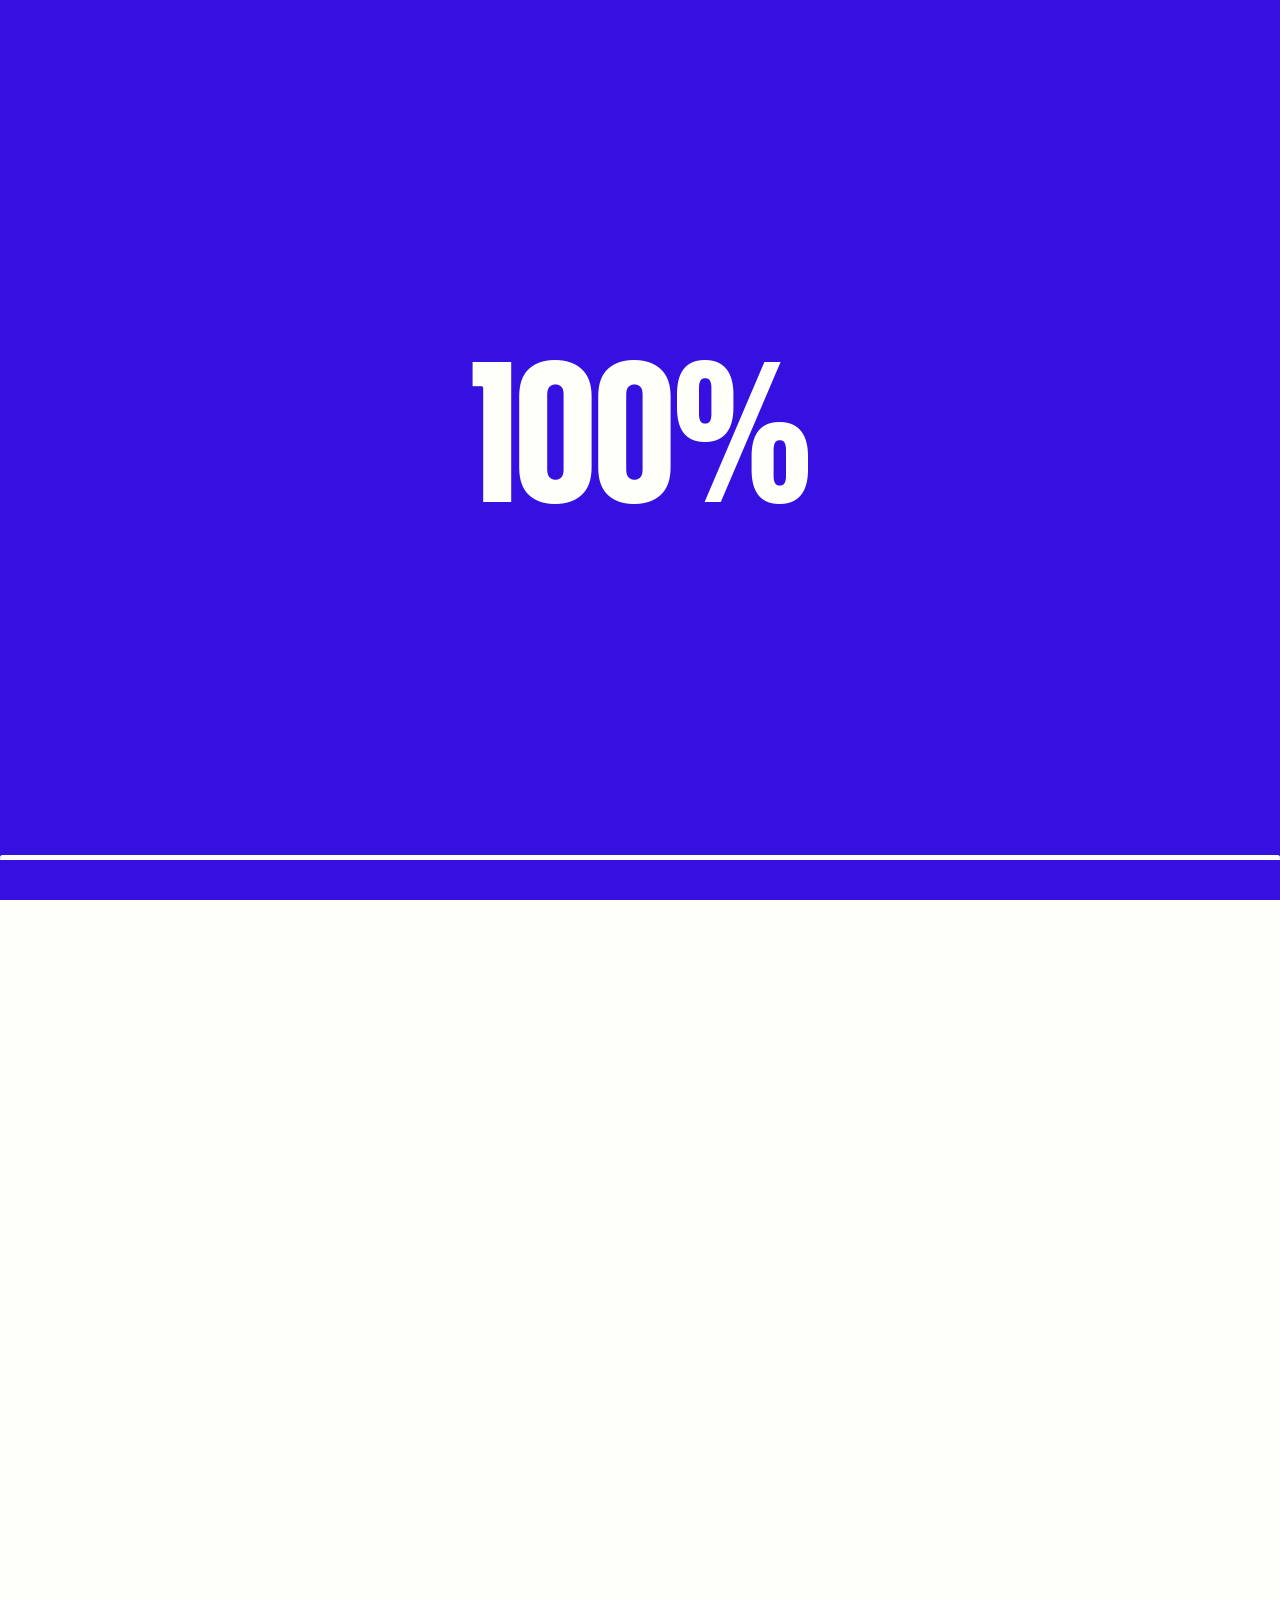
==== commit f508ea54: "banner image loading problem resolved" ====
--- a/index.html
+++ b/index.html
@@ -441,7 +441,7 @@
 
             <!-- banner area start -->
             <div class="px-banner-3-wrap fix">
-               <img class="w-100" data-speed="0.1" src="assets/img/banner/banner-3-1.png" alt="Best Saas Company in tamil nadu">
+               <img class="w-100" data-speed="0.1" src="assets/img/banner/banner-3-1.jpg" alt="Best Saas Company in tamil nadu">
             </div>
             <!-- banner area end -->
 
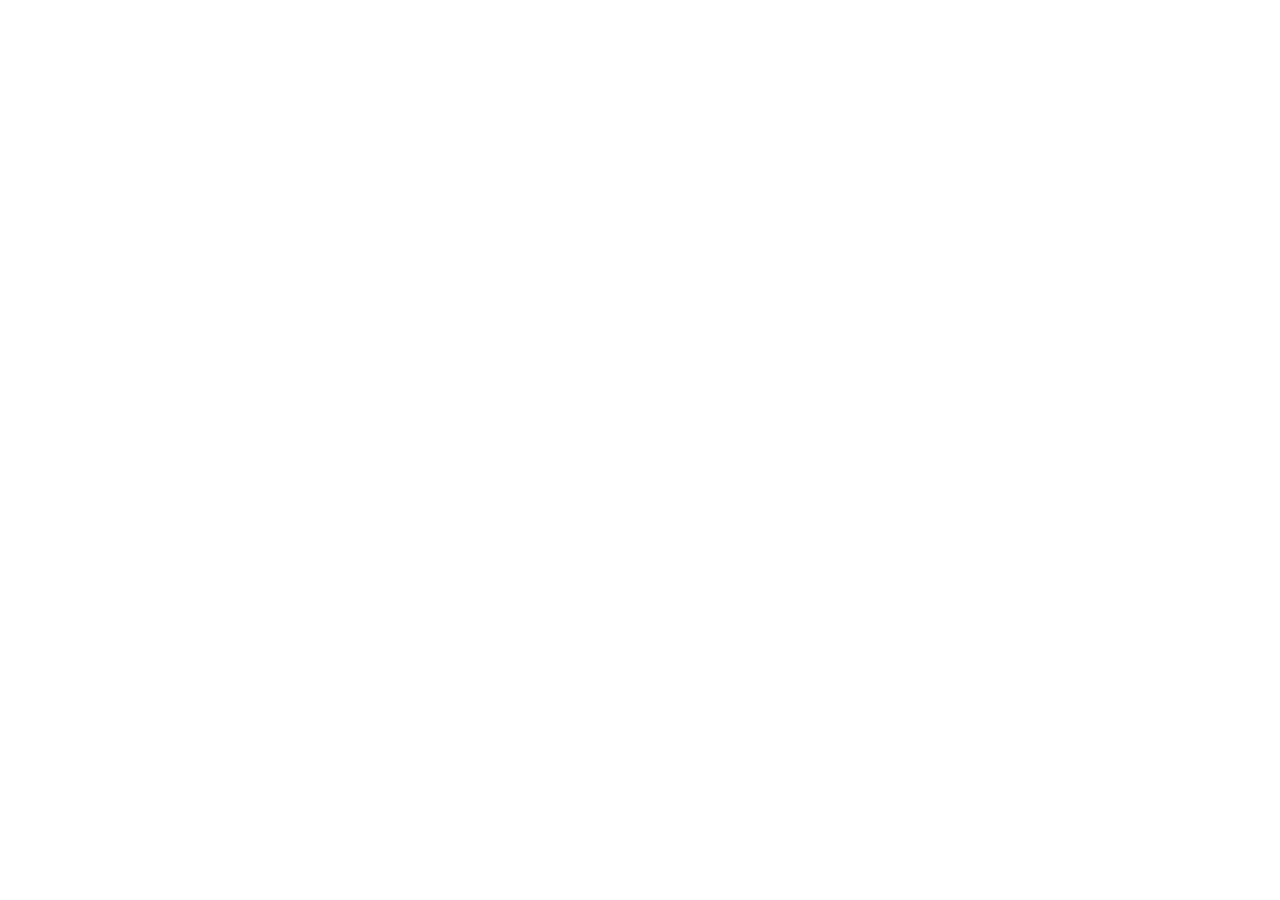
==== commit 49ec47cb: "title changed" ====
--- a/index.html
+++ b/index.html
@@ -5,7 +5,7 @@
 
    <meta charset="utf-8">
    <meta http-equiv="x-ua-compatible" content="ie=edge">
-   <title>Nexvora || Creative Portfolio HTML Template</title>
+   <title>Nexvora || Technologies<title>
    <meta name="description" content="">
    <meta name="viewport" content="width=device-width, initial-scale=1">
 
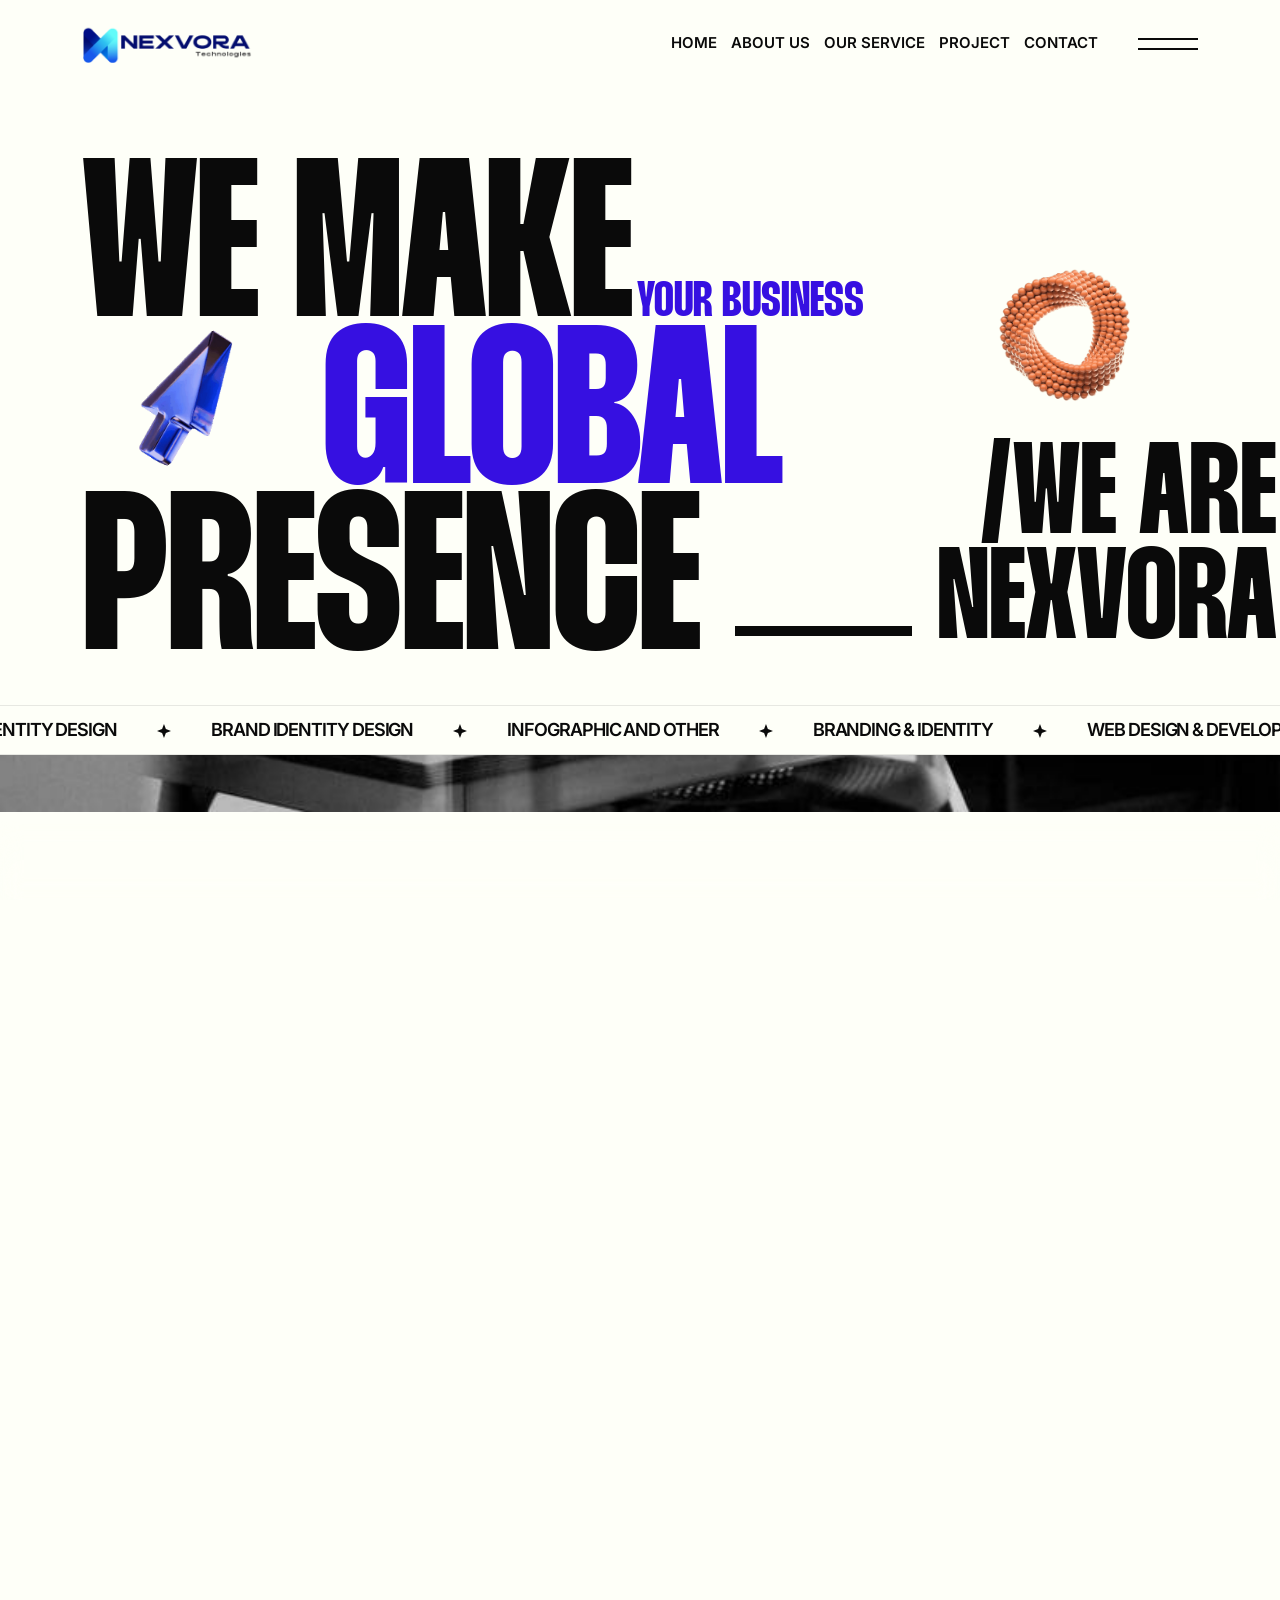
==== commit 08048563: "title changed" ====
--- a/index.html
+++ b/index.html
@@ -5,7 +5,7 @@
 
    <meta charset="utf-8">
    <meta http-equiv="x-ua-compatible" content="ie=edge">
-   <title>Nexvora || Technologies<title>
+   <title>Nexvora || Technologies</title>
    <meta name="description" content="">
    <meta name="viewport" content="width=device-width, initial-scale=1">
 
--- a/assets/css/main.css
+++ b/assets/css/main.css
@@ -77,7 +77,9 @@
 /*  1.1 Theme Default
 /*----------------------------------------*/
 @import url("https://fonts.googleapis.com/css2?family=Inter:ital,opsz,wght@0,14..32,100..900;1,14..32,100..900&display=swap");
-.back-to-top-wrapper, a,
+
+.back-to-top-wrapper,
+a,
 button,
 p,
 input,
@@ -92,7 +94,9 @@
   transition: all 0.3s ease-out;
 }
 
-.px-contact-inf-social a span, .tp-team-details-info-contact a svg, .postbox__comment-reply a span {
+.px-contact-inf-social a span,
+.tp-team-details-info-contact a svg,
+.postbox__comment-reply a span {
   -webkit-transform: translateY(-2px);
   -moz-transform: translateY(-2px);
   -ms-transform: translateY(-2px);
@@ -109,6 +113,7 @@
   font-weight: bold;
   text-rendering: optimizeLegibility;
 }
+
 @font-face {
   font-family: "ThunderMed";
   src: url("../fonts/Thunder-MediumLC.eot");
@@ -117,6 +122,7 @@
   font-weight: normal;
   text-rendering: optimizeLegibility;
 }
+
 @font-face {
   font-family: "Morganite-Bold";
   src: url("../fonts/Morganite-ExtraBold.woff2") format("woff2"), url("../fonts/Morganite-ExtraBold.woff") format("woff"), url("../fonts/Morganite-ExtraBold.ttf") format("truetype");
@@ -124,6 +130,7 @@
   font-display: swap;
   font-style: normal;
 }
+
 :root {
   /**
   @font family declaration
@@ -152,7 +159,13 @@
 }
 
 @media (min-width: 1400px) {
-  .container, .container-lg, .container-md, .container-sm, .container-xl, .container-xxl {
+
+  .container,
+  .container-lg,
+  .container-md,
+  .container-sm,
+  .container-xl,
+  .container-xxl {
     max-width: 1510px;
   }
 
@@ -228,6 +241,7 @@
     max-width: 1030px;
   }
 }
+
 * {
   margin: 0;
   padding: 0;
@@ -257,7 +271,8 @@
   text-decoration: none;
 }
 
-.text-effect span, .text-effect a {
+.text-effect span,
+.text-effect a {
   display: inline-block;
   color: inherit;
   font-weight: inherit;
@@ -380,6 +395,7 @@
   border: 1px solid var(--tp-common-px-black);
   background-color: var(--tp-common-px-white);
 }
+
 input[type=text]::-webkit-input-placeholder,
 input[type=email]::-webkit-input-placeholder,
 input[type=tel]::-webkit-input-placeholder,
@@ -390,6 +406,7 @@
   /* Chrome/Opera/Safari */
   color: var(--tp-common-px-black);
 }
+
 input[type=text]::-moz-placeholder,
 input[type=email]::-moz-placeholder,
 input[type=tel]::-moz-placeholder,
@@ -400,6 +417,7 @@
   /* Firefox 19+ */
   color: var(--tp-common-px-black);
 }
+
 input[type=text]:-moz-placeholder,
 input[type=email]:-moz-placeholder,
 input[type=tel]:-moz-placeholder,
@@ -410,6 +428,7 @@
   /* Firefox 4-18 */
   color: var(--tp-common-px-black);
 }
+
 input[type=text]:-ms-input-placeholder,
 input[type=email]:-ms-input-placeholder,
 input[type=tel]:-ms-input-placeholder,
@@ -420,6 +439,7 @@
   /* IE 10+  Edge*/
   color: var(--tp-common-px-black);
 }
+
 input[type=text]::placeholder,
 input[type=email]::placeholder,
 input[type=tel]::placeholder,
@@ -430,6 +450,7 @@
   /* MODERN BROWSER */
   color: var(--tp-common-px-black);
 }
+
 input[type=text]:focus,
 input[type=email]:focus,
 input[type=tel]:focus,
@@ -439,6 +460,7 @@
 textarea:focus {
   border-color: var(--tp-common-px-black);
 }
+
 input[type=text]:focus::placeholder,
 input[type=email]:focus::placeholder,
 input[type=tel]:focus::placeholder,
@@ -654,6 +676,7 @@
   -webkit-transition-timing-function: linear;
   transition-timing-function: linear;
 }
+
 .slide-transtion .swiper-slide {
   width: auto;
 }
@@ -666,6 +689,7 @@
   background-position: 100% 100%, 0 100%;
   background-image: linear-gradient(currentcolor, currentcolor), linear-gradient(currentcolor, currentcolor);
 }
+
 .px-line-black:hover {
   background-size: 0% 1px, 100% 1px;
 }
@@ -689,12 +713,14 @@
   opacity: 0;
   visibility: hidden;
 }
+
 @media (max-width: 767px) {
   .back-to-top-wrapper {
     right: 20px;
     bottom: 20px;
   }
 }
+
 .back-to-top-wrapper.back-to-top-btn-show {
   visibility: visible;
   opacity: 1;
@@ -717,6 +743,7 @@
   -o-transition: all 0.3s ease-out;
   transition: all 0.3s ease-out;
 }
+
 .back-to-top-btn svg {
   -webkit-transform: translateY(-2px);
   -moz-transform: translateY(-2px);
@@ -724,6 +751,7 @@
   -o-transform: translateY(-2px);
   transform: translateY(-2px);
 }
+
 .back-to-top-btn:hover {
   -webkit-transform: translateY(-4px);
   -moz-transform: translateY(-4px);
@@ -746,21 +774,26 @@
   color: var(--tp-common-px-black);
   background-color: var(--tp-common-px-white);
 }
+
 @media only screen and (min-width: 992px) and (max-width: 1199px) {
   .px-btn-white {
     padding: 18px 30px;
   }
 }
-@media only screen and (min-width: 768px) and (max-width: 991px), (max-width: 767px) {
+
+@media only screen and (min-width: 768px) and (max-width: 991px),
+(max-width: 767px) {
   .px-btn-white {
     font-size: 15px;
     padding: 16px 30px;
   }
 }
+
 .px-btn-white:hover {
   color: var(--tp-common-px-white);
   background-color: var(--tp-common-px-red);
 }
+
 .px-btn-zikzak {
   display: inline-block;
   font-weight: 700;
@@ -770,6 +803,7 @@
   color: var(--tp-common-px-white);
   font-family: var(--tp-ff-thunder);
 }
+
 .px-btn-zikzak .btn-text {
   position: absolute;
   top: 50%;
@@ -777,23 +811,29 @@
   z-index: 1;
   transform: translate(-50%, -50%);
 }
+
 .px-btn-zikzak .btn-text.text-pos-1 {
   top: 56%;
 }
+
 .px-btn-zikzak .btn-icon {
   display: block;
   margin-bottom: 5px;
 }
+
 .px-btn-zikzak .zikzak-bg {
   display: inline-block;
   animation: rotate_anim 10s cubic-bezier(1, 0.99, 0.03, 0.01) infinite;
 }
+
 .px-btn-zikzak:hover {
   color: var(--tp-common-px-white);
 }
+
 .px-btn-zikzak:hover .zikzak-bg {
   animation-play-state: paused;
 }
+
 .px-btn-border {
   font-weight: 500;
   font-size: 17px;
@@ -807,11 +847,13 @@
   color: var(--tp-common-px-black);
   border: 1px solid rgba(30, 30, 30, 0.1);
 }
+
 .px-btn-border:hover {
   color: var(--tp-common-px-white);
   border-color: var(--tp-common-px-red);
   background-color: var(--tp-common-px-red);
 }
+
 .px-btn-black {
   font-size: 15px;
   font-weight: 600;
@@ -823,16 +865,19 @@
   color: var(--tp-common-px-white);
   background-color: var(--tp-common-px-black);
 }
+
 .px-btn-black:hover {
   color: var(--tp-common-px-white);
   border-color: var(--tp-common-px-red);
   background-color: var(--tp-common-px-red);
 }
+
 .px-btn-black.hover-orange-bg:hover {
   color: var(--tp-common-px-white);
   border-color: var(--tp-common-px-orange);
   background-color: var(--tp-common-px-orange);
 }
+
 .px-btn-slide {
   font-size: 18px;
   font-weight: 500;
@@ -844,21 +889,26 @@
   color: var(--tp-common-px-black-2);
   background: var(--tp-common-px-white);
 }
+
 .px-btn-slide:hover {
   color: var(--tp-common-px-white);
 }
+
 .px-btn-slide:hover::before {
   width: 100%;
 }
+
 .px-btn-slide span {
   display: inline-block;
   margin-left: 118px;
 }
+
 @media (max-width: 767px) {
   .px-btn-slide span {
     margin-left: 45px;
   }
 }
+
 .px-btn-slide::before {
   top: 0;
   left: 0;
@@ -874,6 +924,7 @@
   transition: 0.5s;
   background-color: var(--tp-common-px-orange);
 }
+
 .px-btn-grey {
   font-size: 15px;
   font-weight: 500;
@@ -885,6 +936,7 @@
   text-transform: uppercase;
   color: var(--tp-common-px-black);
 }
+
 .px-btn-grey:hover {
   color: var(--tp-common-px-white);
   border-color: var(--tp-common-px-orange);
@@ -895,6 +947,7 @@
   display: inline-flex;
   align-items: center;
 }
+
 .px-doubble-effect i {
   position: relative;
   overflow: hidden;
@@ -903,6 +956,7 @@
   display: inline-flex;
   margin-left: 7px;
 }
+
 .px-doubble-effect i svg {
   transform: translateY(-2px);
   position: absolute;
@@ -910,31 +964,39 @@
   left: 1px;
   transition: all 0.2s ease-out;
 }
+
 .px-doubble-effect i svg:last-child {
   left: -12px;
   bottom: -12px;
   transform: translate(0, 0);
   opacity: 0;
 }
+
 .px-doubble-effect:hover i svg:first-child {
   transform: translate(16px, -16px);
 }
+
 .px-doubble-effect:hover i svg:last-child {
   opacity: 1;
   visibility: visible;
   transform: translate(13px, -13px);
 }
+
 .px-doubble-effect:hover span::after {
   transform: translate(1rem);
 }
+
 .px-doubble-effect:hover span::before {
   transform: translate(calc(100% + 1rem));
 }
+
 .px-doubble-effect span {
   position: relative;
   overflow: hidden;
 }
-.px-doubble-effect span::before, .px-doubble-effect span::after {
+
+.px-doubble-effect span::before,
+.px-doubble-effect span::after {
   content: "";
   position: absolute;
   display: block;
@@ -944,9 +1006,11 @@
   background-color: currentColor;
   transition: transform 0.5s cubic-bezier(0.59, 0.23, 0.22, 0.96);
 }
+
 .px-doubble-effect span::before {
   left: 0;
 }
+
 .px-doubble-effect span::after {
   left: -1rem;
   transform: translate(-100%);
@@ -955,6 +1019,7 @@
 .px-line-lr {
   position: relative;
 }
+
 .px-line-lr::after {
   position: absolute;
   content: "";
@@ -965,6 +1030,7 @@
   transition: 0.5s;
   background-color: currentColor;
 }
+
 .px-line-lr:hover::after {
   right: auto;
   left: 0;
@@ -982,38 +1048,46 @@
   color: var(--tp-common-px-white);
   background-color: var(--tp-common-px-orange);
 }
+
 .tp-btn-px span {
   position: relative;
   z-index: 1;
   overflow: hidden;
   display: inline-block;
 }
+
 .tp-btn-px span span.text-1 {
   position: relative;
   display: block;
   transition: 0.3s;
 }
+
 .tp-btn-px span span.text-2 {
   position: absolute;
   top: 100%;
   display: block;
   transition: 0.3s;
 }
+
 .tp-btn-px:hover {
   color: var(--tp-common-px-white);
 }
+
 .tp-btn-px:hover span span.text-1 {
   -webkit-transform: translateY(-150%);
   transform: translateY(-150%);
 }
+
 .tp-btn-px:hover span span.text-2 {
   top: 50%;
   -webkit-transform: translateY(-50%);
   transform: translateY(-50%);
 }
+
 .tp-btn-px:hover i svg:first-child {
   transform: translate(16px, -16px);
 }
+
 .tp-btn-px.postbox-btn {
   font-size: 15px;
   font-weight: 600;
@@ -1021,6 +1095,7 @@
   border-radius: 12px;
   padding: 15.5px 28px;
 }
+
 .tp-btn-px.postbox-btn i {
   position: relative;
   width: 15px;
@@ -1029,6 +1104,7 @@
   overflow: hidden;
   display: inline-flex;
 }
+
 .tp-btn-px.postbox-btn i svg {
   left: 1px;
   bottom: -1px;
@@ -1036,17 +1112,20 @@
   transform: translateY(-2px);
   transition: all 0.2s ease-out;
 }
+
 .tp-btn-px.postbox-btn i svg:last-child {
   left: -12px;
   bottom: -12px;
   opacity: 0;
   transform: translate(0, 0);
 }
+
 .tp-btn-px.postbox-btn:hover i svg:last-child {
   opacity: 1;
   visibility: visible;
   transform: translate(13px, -13px);
 }
+
 .tp-btn-yellow-border {
   font-weight: 600;
   font-size: 16px;
@@ -1059,23 +1138,27 @@
   color: var(--tp-common-yellow-green);
   border: 1px solid var(--tp-common-yellow-green);
 }
+
 .tp-btn-yellow-border span {
   position: relative;
   z-index: 1;
   overflow: hidden;
   display: inline-block;
 }
+
 .tp-btn-yellow-border span span.text-1 {
   position: relative;
   display: block;
   transition: 0.3s;
 }
+
 .tp-btn-yellow-border span span.text-2 {
   position: absolute;
   bottom: 100%;
   display: block;
   transition: 0.3s;
 }
+
 .tp-btn-yellow-border i {
   position: relative;
   overflow: hidden;
@@ -1084,6 +1167,7 @@
   display: inline-flex;
   margin-left: 7px;
 }
+
 .tp-btn-yellow-border i svg {
   transform: translateY(-2px);
   position: absolute;
@@ -1091,45 +1175,55 @@
   left: 1px;
   transition: all 0.2s ease-out;
 }
+
 .tp-btn-yellow-border i svg:last-child {
   left: -12px;
   bottom: -12px;
   transform: translate(0, 0);
   opacity: 0;
 }
+
 @media (max-width: 767px) {
   .tp-btn-yellow-border {
     font-size: 14px;
     padding: 15px 20px;
   }
 }
+
 .tp-btn-yellow-border.sm {
   font-size: 14px;
   padding: 15px 28px;
 }
+
 .tp-btn-yellow-border:hover {
   color: var(--tp-common-yellow-green);
 }
+
 .tp-btn-yellow-border:hover span span.text-1 {
   -webkit-transform: translateY(150%);
   transform: translateY(150%);
 }
+
 .tp-btn-yellow-border:hover span span.text-2 {
   bottom: 50%;
   -webkit-transform: translateY(50%);
   transform: translateY(50%);
 }
+
 .tp-btn-yellow-border:hover i svg:first-child {
   transform: translate(16px, -16px);
 }
+
 .tp-btn-yellow-border:hover i svg:last-child {
   opacity: 1;
   visibility: visible;
   transform: translate(13px, -13px);
 }
+
 .tp-btn-yellow-border:focus {
   color: var(--tp-common-yellow-green);
 }
+
 .tp-btn-yellow-border.postbox-btn {
   font-weight: 600;
   font-size: 15px;
@@ -1139,6 +1233,7 @@
   background: #1a1b1e;
   border: 1px solid #1a1b1e;
 }
+
 .tp-btn-yellow-border.postbox-btn i {
   width: 15px;
   height: 15px;
@@ -1157,11 +1252,13 @@
   color: var(--tp-common-px-black);
   border: 1px solid var(--tp-common-px-black);
 }
+
 .px-portfolio-details-btn span {
   margin-left: 15px;
   display: inline-block;
   transform: translateY(-2px);
 }
+
 .px-portfolio-details-btn:hover {
   color: var(--tp-common-px-white);
   border-color: var(--tp-common-px-black);
@@ -1185,75 +1282,91 @@
   background: var(--tp-common-px-black);
   display: inline-block;
 }
+
 .tp-btn span {
   position: relative;
   z-index: 1;
   overflow: hidden;
   display: inline-block;
 }
+
 .tp-btn span span {
   line-height: 1.3;
 }
+
 .tp-btn span span.text-1 {
   position: relative;
   display: block;
   transition: 0.3s;
 }
+
 .tp-btn span span.text-2 {
   position: absolute;
   top: 100%;
   display: block;
   transition: 0.3s;
 }
+
 .tp-btn:hover {
   color: var(--tp-common-px-white);
 }
+
 .tp-btn:hover span span.text-1 {
   -webkit-transform: translateY(-150%);
   transform: translateY(-150%);
 }
+
 .tp-btn:hover span span.text-2 {
   top: 50%;
   -webkit-transform: translateY(-50%);
   transform: translateY(-50%);
 }
+
 .tp-btn-border {
   border: 1px solid rgba(0, 0, 0, 0.08);
   background: transparent;
   color: var(--tp-common-px-black);
 }
+
 .tp-btn-border:hover {
   color: var(--tp-common-px-black);
 }
+
 .tp-btn-switch span {
   position: relative;
   z-index: 1;
   overflow: hidden;
   display: inline-block;
 }
+
 .tp-btn-switch span span {
   line-height: 1.3;
 }
+
 .tp-btn-switch span span.text-1 {
   position: relative;
   display: block;
   transition: 0.3s;
 }
+
 .tp-btn-switch span span.text-2 {
   position: absolute;
   top: 100%;
   display: block;
   transition: 0.3s;
 }
+
 .tp-btn-switch-hover:hover .tp-btn-switch span span.text-1 {
   -webkit-transform: translateY(-150%);
   transform: translateY(-150%);
 }
+
 .tp-btn-switch-hover:hover .tp-btn-switch span span.text-2 {
   top: 50%;
   -webkit-transform: translateY(-50%);
   transform: translateY(-50%);
 }
+
 .tp-btn-xl {
   padding: 15px 30px;
 }
@@ -1266,49 +1379,61 @@
     -webkit-transform: rotate(0deg);
     transform: rotate(0deg);
   }
+
   100% {
     -webkit-transform: rotate(360deg);
     transform: rotate(360deg);
   }
 }
+
 @keyframes text_upper {
   0% {
     transform: translateY(0);
   }
+
   to {
     transform: translateY(-105%);
   }
 }
+
 @keyframes text_bottom {
   0% {
     transform: translateY(105%);
   }
+
   to {
     transform: translateY(0);
   }
 }
+
 @keyframes animate-pulse {
   0% {
     box-shadow: 0 0 0 0 rgba(255, 255, 255, 0.2), 0 0 0 0 rgba(255, 255, 255, 0.2);
   }
+
   40% {
     box-shadow: 0 0 0 50px rgba(255, 109, 74, 0), 0 0 0 0 rgba(255, 255, 255, 0.2);
   }
+
   80% {
     box-shadow: 0 0 0 50px rgba(255, 109, 74, 0), 0 0 0 30px rgba(255, 109, 74, 0);
   }
+
   100% {
     box-shadow: 0 0 0 0 rgba(255, 109, 74, 0), 0 0 0 30px rgba(255, 109, 74, 0);
   }
 }
+
 @keyframes headerSlideDown {
   0% {
     margin-top: -150px;
   }
+
   100% {
     margin-top: 0;
   }
 }
+
 /*----------------------------------------*/
 /*  2.4 Preloader
 /*----------------------------------------*/
@@ -1341,6 +1466,7 @@
   color: #FEFFF8;
   background: var(--tp-common-px-red);
 }
+
 .loader__wrapper::after {
   position: absolute;
   bottom: 40px;
@@ -1421,11 +1547,14 @@
 .px-breadcrumb-ptb {
   padding-top: 180px;
 }
-@media only screen and (min-width: 768px) and (max-width: 991px), (max-width: 767px) {
+
+@media only screen and (min-width: 768px) and (max-width: 991px),
+(max-width: 767px) {
   .px-breadcrumb-ptb {
     padding-top: 120px;
   }
 }
+
 .px-breadcrumb-title {
   font-size: 200px;
   font-weight: 600;
@@ -1435,29 +1564,36 @@
   color: var(--tp-common-px-black-2);
   font-family: var(--tp-ff-thundermed);
 }
-@media only screen and (min-width: 1200px) and (max-width: 1399px), only screen and (min-width: 992px) and (max-width: 1199px) {
+
+@media only screen and (min-width: 1200px) and (max-width: 1399px),
+only screen and (min-width: 992px) and (max-width: 1199px) {
   .px-breadcrumb-title {
     font-size: 150px;
   }
 }
+
 @media only screen and (min-width: 768px) and (max-width: 991px) {
   .px-breadcrumb-title {
     font-size: 100px;
   }
 }
+
 @media (max-width: 767px) {
   .px-breadcrumb-title {
     font-size: 60px;
     letter-spacing: 0;
   }
 }
+
 .px-breadcrumb-list {
   padding: 0px 10px;
   display: inline-block;
 }
+
 .px-breadcrumb-list span:last-child {
   color: var(--tp-common-px-black-2);
 }
+
 .px-breadcrumb-list span {
   font-size: 16px;
   font-weight: 500;
@@ -1465,11 +1601,13 @@
   text-transform: capitalize;
   color: rgba(30, 30, 30, 0.8);
 }
+
 @media (max-width: 767px) {
   .px-breadcrumb-list span {
     font-size: 15px;
   }
 }
+
 .px-breadcrumb-list span.dvdr i {
   padding: 0px 14px;
   font-style: normal;
@@ -1481,9 +1619,11 @@
 .px-service-accordion-wrap .accordion .accordion-items {
   position: relative;
 }
+
 .px-service-accordion-wrap .accordion .accordion-items:not(:last-child) {
   border-bottom: 1px solid rgba(254, 255, 248, 0.08);
 }
+
 .px-service-accordion-wrap .accordion .accordion-items .accordion-header .accordion-buttons {
   text-align: start;
   font-weight: 600;
@@ -1494,29 +1634,35 @@
   letter-spacing: -0.03em;
   color: var(--tp-common-px-white);
 }
+
 @media only screen and (min-width: 1200px) and (max-width: 1399px) {
   .px-service-accordion-wrap .accordion .accordion-items .accordion-header .accordion-buttons {
     font-size: 25px;
   }
 }
+
 @media only screen and (min-width: 992px) and (max-width: 1199px) {
   .px-service-accordion-wrap .accordion .accordion-items .accordion-header .accordion-buttons {
     font-size: 22px;
   }
 }
+
 @media only screen and (min-width: 768px) and (max-width: 991px) {
   .px-service-accordion-wrap .accordion .accordion-items .accordion-header .accordion-buttons {
     font-size: 23px;
   }
 }
+
 @media (max-width: 767px) {
   .px-service-accordion-wrap .accordion .accordion-items .accordion-header .accordion-buttons {
     font-size: 22px;
   }
 }
+
 .px-service-accordion-wrap .accordion .accordion-items .accordion-header .accordion-buttons:not(.collapsed) .accordion-icon::before {
   transform: translate(-50%, -50%) rotate(90deg);
 }
+
 .px-service-accordion-wrap .accordion .accordion-items .accordion-header .accordion-buttons .accordion-icon {
   position: absolute;
   top: 15px;
@@ -1527,12 +1673,14 @@
   display: inline-block;
   border: 1px solid rgba(255, 255, 255, 0.14);
 }
+
 @media (max-width: 767px) {
   .px-service-accordion-wrap .accordion .accordion-items .accordion-header .accordion-buttons .accordion-icon {
     height: 30px;
     width: 30px;
   }
 }
+
 .px-service-accordion-wrap .accordion .accordion-items .accordion-header .accordion-buttons .accordion-icon::before {
   position: absolute;
   content: "";
@@ -1545,6 +1693,7 @@
   border-radius: 2px;
   transition: 0.4s;
 }
+
 .px-service-accordion-wrap .accordion .accordion-items .accordion-header .accordion-buttons .accordion-icon::after {
   position: absolute;
   content: "";
@@ -1556,33 +1705,44 @@
   background-color: var(--tp-common-px-white);
   border-radius: 2px;
 }
+
 .px-service-accordion-wrap .accordion .accordion-items .accordion-header .accordion-buttons i {
   margin-right: 80px;
   display: inline-block;
   transform: translateY(-3px);
 }
+
 .px-service-accordion-wrap .accordion .accordion-items .accordion-body {
   padding: 0;
   padding-top: 20px;
   padding-bottom: 60px;
 }
+
 .px-service-accordion-wrap .accordion .accordion-items .accordion-body p {
   font-size: 16px;
   font-weight: 500;
   letter-spacing: -0.4px;
   color: rgba(255, 255, 255, 0.6);
 }
-@media only screen and (min-width: 1200px) and (max-width: 1399px), only screen and (min-width: 992px) and (max-width: 1199px), only screen and (min-width: 768px) and (max-width: 991px), (max-width: 767px) {
+
+@media only screen and (min-width: 1200px) and (max-width: 1399px),
+only screen and (min-width: 992px) and (max-width: 1199px),
+only screen and (min-width: 768px) and (max-width: 991px),
+(max-width: 767px) {
   .px-service-accordion-wrap .accordion .accordion-items .accordion-body p br {
     display: none;
   }
 }
-@media only screen and (min-width: 992px) and (max-width: 1199px), only screen and (min-width: 768px) and (max-width: 991px), (max-width: 767px) {
+
+@media only screen and (min-width: 992px) and (max-width: 1199px),
+only screen and (min-width: 768px) and (max-width: 991px),
+(max-width: 767px) {
   .px-service-accordion-wrap .accordion .accordion-items .accordion-body {
     padding-top: 0;
     padding-bottom: 20px;
   }
 }
+
 .px-service-accordion-category span {
   font-weight: 600;
   font-size: 13px;
@@ -1593,6 +1753,7 @@
   color: var(--tp-common-px-white);
   background: rgba(255, 255, 255, 0.06);
 }
+
 @media (max-width: 767px) {
   .px-service-accordion-category span {
     font-size: 12px;
@@ -1610,19 +1771,23 @@
   letter-spacing: -0.03em;
   color: var(--tp-common-px-black);
 }
+
 @media only screen and (min-width: 992px) and (max-width: 1199px) {
   .px-section-subtitle {
     padding-top: 0;
     padding-bottom: 20px;
   }
 }
-@media only screen and (min-width: 768px) and (max-width: 991px), (max-width: 767px) {
+
+@media only screen and (min-width: 768px) and (max-width: 991px),
+(max-width: 767px) {
   .px-section-subtitle {
     padding-top: 0;
     padding-bottom: 20px;
     margin-bottom: 0;
   }
 }
+
 .px-section-subtitle i {
   height: 20px;
   width: 20px;
@@ -1634,42 +1799,51 @@
   background-color: #E8E9E3;
   color: var(--tp-common-px-black);
 }
+
 .px-section-subtitle.white-style {
   color: var(--tp-common-px-white);
 }
+
 .px-section-subtitle.white-style i {
   color: var(--tp-common-px-white);
   background-color: rgba(255, 255, 255, 0.1);
 }
+
 .px-section-title {
   font-weight: 700;
   font-size: 144px;
   line-height: 0.83;
   letter-spacing: -0.06em;
 }
+
 @media only screen and (min-width: 1200px) and (max-width: 1399px) {
   .px-section-title {
     font-size: 125px;
   }
 }
+
 @media only screen and (min-width: 992px) and (max-width: 1199px) {
   .px-section-title {
     font-size: 110px;
   }
 }
+
 @media only screen and (min-width: 768px) and (max-width: 991px) {
   .px-section-title {
     font-size: 100px;
   }
 }
+
 @media (max-width: 767px) {
   .px-section-title {
     font-size: 55px;
   }
 }
+
 .px-section-title.white-style {
   color: var(--tp-common-px-white);
 }
+
 .px-section-title.ff-thunder {
   font-weight: 700;
   font-size: 350px;
@@ -1678,27 +1852,32 @@
   color: var(--tp-common-px-red);
   font-family: var(--tp-ff-thunder);
 }
+
 @media only screen and (min-width: 1200px) and (max-width: 1399px) {
   .px-section-title.ff-thunder {
     font-size: 330px;
   }
 }
+
 @media only screen and (min-width: 992px) and (max-width: 1199px) {
   .px-section-title.ff-thunder {
     font-size: 300px;
   }
 }
+
 @media only screen and (min-width: 768px) and (max-width: 991px) {
   .px-section-title.ff-thunder {
     font-size: 230px;
   }
 }
+
 @media (max-width: 767px) {
   .px-section-title.ff-thunder {
     font-size: 150px;
     padding-bottom: 10px;
   }
 }
+
 .px-section-title.ff-thunder.fs-100 {
   font-weight: 600;
   font-size: 100px;
@@ -1707,16 +1886,19 @@
   text-transform: uppercase;
   color: var(--tp-common-px-black);
 }
+
 @media only screen and (min-width: 768px) and (max-width: 991px) {
   .px-section-title.ff-thunder.fs-100 {
     font-size: 75px;
   }
 }
+
 @media (max-width: 767px) {
   .px-section-title.ff-thunder.fs-100 {
     font-size: 60px;
   }
 }
+
 .px-section-title.ff-thunder.fs-130 {
   font-weight: 600;
   font-size: 130px;
@@ -1724,16 +1906,19 @@
   text-transform: uppercase;
   color: var(--tp-common-px-black);
 }
+
 @media only screen and (min-width: 992px) and (max-width: 1199px) {
   .px-section-title.ff-thunder.fs-130 {
     font-size: 75px;
   }
 }
+
 @media only screen and (min-width: 768px) and (max-width: 991px) {
   .px-section-title.ff-thunder.fs-130 {
     font-size: 60px;
   }
 }
+
 @media (max-width: 767px) {
   .px-section-title.ff-thunder.fs-130 {
     font-size: 80px;
@@ -1741,6 +1926,7 @@
     margin-bottom: 0;
   }
 }
+
 .px-section-title.ff-thunder.fs-80 {
   font-size: 80px;
   font-weight: 500;
@@ -1748,6 +1934,7 @@
   color: var(--tp-common-px-black);
   font-family: var(--tp-ff-thundermed);
 }
+
 .px-section-title.ff-inter {
   font-weight: 600;
   font-size: 130px;
@@ -1757,33 +1944,40 @@
   color: var(--tp-common-px-white);
   font-family: var(--tp-ff-body);
 }
+
 @media only screen and (min-width: 1400px) and (max-width: 1599px) {
   .px-section-title.ff-inter {
     font-size: 100px;
   }
 }
+
 @media only screen and (min-width: 1200px) and (max-width: 1399px) {
   .px-section-title.ff-inter {
     font-size: 85px;
   }
 }
+
 @media only screen and (min-width: 992px) and (max-width: 1199px) {
   .px-section-title.ff-inter {
     font-size: 70px;
   }
 }
+
 @media only screen and (min-width: 768px) and (max-width: 991px) {
   .px-section-title.ff-inter {
     font-size: 85px;
   }
+
   .px-section-title.ff-inter br {
     display: none;
   }
 }
+
 @media (max-width: 767px) {
   .px-section-title.ff-inter {
     font-size: 40px;
   }
+
   .px-section-title.ff-inter br {
     display: none;
   }
@@ -1798,6 +1992,7 @@
   text-transform: uppercase;
   color: var(--tp-common-px-black);
 }
+
 .tp-section-subtitle.pre::before {
   content: "";
   height: 8px;
@@ -1808,6 +2003,7 @@
   transform: translateY(-2px);
   background-color: var(--tp-common-px-orange);
 }
+
 .tp-section-title {
   font-size: 120px;
   font-weight: 700;
@@ -1815,28 +2011,33 @@
   letter-spacing: -4.8px;
   color: var(--tp-common-px-black);
 }
+
 @media only screen and (min-width: 1200px) and (max-width: 1399px) {
   .tp-section-title {
     font-size: 100px;
   }
 }
+
 @media only screen and (min-width: 992px) and (max-width: 1199px) {
   .tp-section-title {
     font-size: 90px;
   }
 }
+
 @media only screen and (min-width: 768px) and (max-width: 991px) {
   .tp-section-title {
     font-size: 70px;
     letter-spacing: -1.8px;
   }
 }
+
 @media (max-width: 767px) {
   .tp-section-title {
     font-size: 52px;
     letter-spacing: -1.8px;
   }
 }
+
 @media (max-width: 767px) {
   .tp-section-title br {
     display: none;
@@ -1856,6 +2057,7 @@
   background-color: transparent;
   border: 1px solid rgba(255, 255, 255, 0.1);
 }
+
 .nice-select.px-select span.current {
   font-size: 17px;
   font-weight: 500;
@@ -1863,6 +2065,7 @@
   letter-spacing: -0.17px;
   color: rgba(255, 255, 255, 0.7);
 }
+
 .nice-select.px-select::after {
   position: absolute;
   content: "\f107";
@@ -1878,21 +2081,26 @@
   color: rgba(255, 255, 255, 0.7);
   font-family: var(--tp-ff-fontawesome);
 }
+
 .nice-select.px-select.open {
   border-color: var(--tp-common-px-white);
 }
+
 .nice-select.px-select.open::after {
   transform: translateY(-50%) rotate(-180deg);
 }
+
 .nice-select.px-select .list {
   width: 100%;
   background: #121212;
 }
+
 .nice-select.px-select .list li {
   font-size: 15px;
   font-weight: 500;
   color: rgba(255, 255, 255, 0.5);
 }
+
 .nice-select.px-select .list li.selected {
   font-size: 17px;
   font-weight: 500;
@@ -1920,6 +2128,7 @@
   width: 100%;
   z-index: 9;
 }
+
 .header-fixed::after {
   position: absolute;
   opacity: 0;
@@ -1940,15 +2149,20 @@
   animation: 0.95s ease 0s normal forwards 1 running headerSlideUp;
   -webkit-animation: 0.95s ease 0s normal forwards 1 running headerSlideUp;
 }
-@media only screen and (min-width: 992px) and (max-width: 1199px), only screen and (min-width: 768px) and (max-width: 991px), (max-width: 767px) {
+
+@media only screen and (min-width: 992px) and (max-width: 1199px),
+only screen and (min-width: 768px) and (max-width: 991px),
+(max-width: 767px) {
   .header-fixed::after {
     top: 0;
     height: 100%;
   }
 }
+
 .header-fixed.sticky-bg {
   transition: 0.3s;
 }
+
 .header-fixed.sticky-bg::after {
   opacity: 1;
   visibility: visible;
@@ -1956,80 +2170,102 @@
   animation: 0.95s ease 0s normal forwards 1 running headerSlideDown;
   -webkit-animation: 0.95s ease 0s normal forwards 1 running headerSlideDown;
 }
+
 .header-fixed.sticky-bg .px-header-logo {
   padding-top: 25px;
   transition: 0.3s;
 }
-@media only screen and (min-width: 992px) and (max-width: 1199px), only screen and (min-width: 768px) and (max-width: 991px), (max-width: 767px) {
+
+@media only screen and (min-width: 992px) and (max-width: 1199px),
+only screen and (min-width: 768px) and (max-width: 991px),
+(max-width: 767px) {
   .header-fixed.sticky-bg .px-header-logo {
     padding-top: 0;
   }
 }
+
 .header-fixed.sticky-bg .px-header-logo.px-logo-pt {
   padding-top: 0;
 }
+
 @media (max-width: 767px) {
   .header-fixed.px-header-2-area {
     padding-top: 15px;
   }
 }
+
 .header-fixed.px-header-2-area::after {
   display: none;
 }
+
 .header-fixed.px-header-2-area.sticky-bg .px-header-logo {
   padding-top: 0;
   transition: 0.3s;
 }
 
-@media only screen and (min-width: 992px) and (max-width: 1199px), only screen and (min-width: 768px) and (max-width: 991px), (max-width: 767px) {
+@media only screen and (min-width: 992px) and (max-width: 1199px),
+only screen and (min-width: 768px) and (max-width: 991px),
+(max-width: 767px) {
   .px-header-logo {
     padding-top: 0;
   }
 }
+
 .px-header-logo-anim {
   transform-origin: top left;
 }
 
-@media only screen and (min-width: 992px) and (max-width: 1199px), only screen and (min-width: 768px) and (max-width: 991px), (max-width: 767px) {
+@media only screen and (min-width: 992px) and (max-width: 1199px),
+only screen and (min-width: 768px) and (max-width: 991px),
+(max-width: 767px) {
   .px-header-ptb {
     padding: 15px 0;
   }
 }
-.px-header-menu > nav > ul > li {
+
+.px-header-menu>nav>ul>li {
   display: inline-block;
   list-style-type: none;
 }
-.px-header-menu > nav > ul > li:not(:last-child) {
+
+.px-header-menu>nav>ul>li:not(:last-child) {
   margin-right: 35px;
 }
+
 @media only screen and (min-width: 1200px) and (max-width: 1399px) {
-  .px-header-menu > nav > ul > li:not(:last-child) {
+  .px-header-menu>nav>ul>li:not(:last-child) {
     margin-right: 10px;
   }
 }
+
 @media only screen and (min-width: 992px) and (max-width: 1199px) {
-  .px-header-menu > nav > ul > li:not(:last-child) {
+  .px-header-menu>nav>ul>li:not(:last-child) {
     margin-right: 20px;
   }
 }
-.px-header-menu > nav > ul > li a {
+
+.px-header-menu>nav>ul>li a {
   padding: 30px 0;
   font-weight: 600;
   font-size: 16px;
   display: inline-block;
   color: var(--tp-common-px-white);
 }
+
 @media only screen and (min-width: 1200px) and (max-width: 1399px) {
-  .px-header-menu > nav > ul > li a {
+  .px-header-menu>nav>ul>li a {
     font-size: 15px;
   }
 }
-.px-header-menu.tp-header-dropdown nav ul li.has-dropdown > a::after {
-  color: var(--tp-common-px-white);
-}
+
+.px-header-menu.tp-header-dropdown nav ul li.has-dropdown>a::after {
+  color: var(--tp-common-px-white);
+}
+
 .px-header-bar {
   margin-left: 40px;
 }
+
 .px-header-bar span {
   margin: 8px auto;
   width: 60px;
@@ -2038,6 +2274,7 @@
   transform: translateY(5px);
   background-color: var(--tp-common-px-white);
 }
+
 .px-header-2-bar button {
   height: 56px;
   width: 56px;
@@ -2048,6 +2285,7 @@
   border-radius: 50%;
   background-color: var(--tp-common-px-black);
 }
+
 .px-header-2-bar button span {
   margin: 8px auto;
   width: 26px;
@@ -2055,33 +2293,43 @@
   display: block;
   background-color: var(--tp-common-px-white);
 }
-.px-header-style-black .px-header-menu nav > ul > li > a {
+
+.px-header-style-black .px-header-menu nav>ul>li>a {
   text-transform: uppercase;
   color: var(--tp-common-px-black);
 }
-.px-header-style-black .px-header-menu nav > ul > li.has-dropdown a::after {
+
+.px-header-style-black .px-header-menu nav>ul>li.has-dropdown a::after {
   color: var(--tp-common-px-black);
 }
+
 .px-header-style-black .px-header-bar span {
   background-color: var(--tp-common-px-black);
 }
 
-@media only screen and (min-width: 992px) and (max-width: 1199px), only screen and (min-width: 768px) and (max-width: 991px), (max-width: 767px) {
+@media only screen and (min-width: 992px) and (max-width: 1199px),
+only screen and (min-width: 768px) and (max-width: 991px),
+(max-width: 767px) {
   .px-header-6-ptb {
     padding: 15px 0;
   }
 }
-.px-header-6-menu nav > ul > li {
+
+.px-header-6-menu nav>ul>li {
   margin: 20px 2px;
   display: inline-block;
   list-style-type: none;
 }
-@media only screen and (min-width: 1600px) and (max-width: 1700px), only screen and (min-width: 1400px) and (max-width: 1599px), only screen and (min-width: 1200px) and (max-width: 1399px) {
-  .px-header-6-menu nav > ul > li {
+
+@media only screen and (min-width: 1600px) and (max-width: 1700px),
+only screen and (min-width: 1400px) and (max-width: 1599px),
+only screen and (min-width: 1200px) and (max-width: 1399px) {
+  .px-header-6-menu nav>ul>li {
     margin: 20px 1px;
   }
 }
-.px-header-6-menu nav > ul > li > a {
+
+.px-header-6-menu nav>ul>li>a {
   font-size: 15px;
   font-weight: 500;
   padding: 7px 24px;
@@ -2092,21 +2340,25 @@
   text-transform: uppercase;
   color: var(--tp-common-px-black);
 }
+
 @media only screen and (min-width: 1400px) and (max-width: 1599px) {
-  .px-header-6-menu nav > ul > li > a {
+  .px-header-6-menu nav>ul>li>a {
     font-size: 14px;
     padding: 7px 18px;
   }
 }
+
 @media only screen and (min-width: 1200px) and (max-width: 1399px) {
-  .px-header-6-menu nav > ul > li > a {
+  .px-header-6-menu nav>ul>li>a {
     font-size: 12px;
     padding: 7px 12px;
   }
 }
-.px-header-6-menu.tp-header-dropdown nav ul li.has-dropdown > a::after {
+
+.px-header-6-menu.tp-header-dropdown nav ul li.has-dropdown>a::after {
   content: none;
 }
+
 .px-header-6-info a {
   font-size: 15px;
   font-weight: 500;
@@ -2119,34 +2371,43 @@
 /*----------------------------------------*/
 /*  5.1 Postbox css
 /*----------------------------------------*/
-@media only screen and (min-width: 768px) and (max-width: 991px), (max-width: 767px) {
+@media only screen and (min-width: 768px) and (max-width: 991px),
+(max-width: 767px) {
   .postbox-ptb {
     padding-top: 70px;
   }
 }
+
 .postbox-wrapper {
   margin-right: 20px;
 }
-@media only screen and (min-width: 1200px) and (max-width: 1399px), only screen and (min-width: 992px) and (max-width: 1199px) {
+
+@media only screen and (min-width: 1200px) and (max-width: 1399px),
+only screen and (min-width: 992px) and (max-width: 1199px) {
   .postbox-wrapper {
     margin-right: 0;
   }
 }
-@media only screen and (min-width: 768px) and (max-width: 991px), (max-width: 767px) {
+
+@media only screen and (min-width: 768px) and (max-width: 991px),
+(max-width: 767px) {
   .postbox-wrapper {
     margin-right: 0;
     margin-bottom: 0;
   }
 }
+
 .postbox-author-img {
   flex: 0 0 auto;
   margin-right: 15px;
 }
+
 .postbox-author-img img {
   height: 42px;
   width: 42px;
   border-radius: 50%;
 }
+
 .postbox-author-name {
   font-size: 16px;
   font-weight: 700;
@@ -2155,58 +2416,70 @@
   letter-spacing: -0.01em;
   color: rgba(0, 0, 0, 0.9);
 }
+
 .postbox-author-info {
   line-height: 1;
 }
+
 .postbox-author-info span {
   font-weight: 600;
   font-size: 13px;
   line-height: 1;
   color: rgba(0, 0, 0, 0.6);
 }
+
 .postbox-author-wrap {
   padding: 0px 20px;
 }
+
 @media (max-width: 767px) {
   .postbox-author-wrap {
     flex-wrap: wrap;
     padding: 0;
   }
 }
+
 @media (max-width: 767px) {
   .postbox-author-box {
     margin-bottom: 15px;
     margin-right: 15px;
   }
 }
+
 @media only screen and (min-width: 576px) and (max-width: 767px) {
   .postbox-author-box {
     margin-bottom: 0;
   }
 }
+
 .postbox-meta i {
   color: rgba(0, 0, 0, 0.6);
 }
+
 .postbox-meta i svg {
   margin-right: 4px;
   display: inline-block;
   transform: translateY(-2px);
 }
+
 .postbox-meta span {
   font-weight: 600;
   font-size: 15px;
   line-height: 1;
   color: rgba(0, 0, 0, 0.6);
 }
+
 .postbox-item {
   padding: 35px 15px;
   padding-bottom: 40px;
   border-radius: 20px;
   border: 1px solid rgba(0, 0, 0, 0.08);
 }
+
 .postbox-item:hover .postbox-thumb img {
   transform: scale(1.1);
 }
+
 .postbox-tag {
   font-size: 16px;
   font-weight: 600;
@@ -2215,10 +2488,12 @@
   display: inline-block;
   color: rgba(0, 0, 0, 0.6);
 }
+
 .postbox-tag i svg {
   margin-right: 4px;
   transform: translateY(-1px);
 }
+
 .postbox-title {
   font-size: 50px;
   line-height: 1;
@@ -2227,92 +2502,115 @@
   letter-spacing: -0.04em;
   color: var(--tp-common-px-black);
 }
+
 .postbox-title.fs-80 {
   font-size: 80px;
   font-weight: 700;
   line-height: 1;
   letter-spacing: -2.4px;
 }
-@media only screen and (min-width: 1200px) and (max-width: 1399px), only screen and (min-width: 992px) and (max-width: 1199px) {
+
+@media only screen and (min-width: 1200px) and (max-width: 1399px),
+only screen and (min-width: 992px) and (max-width: 1199px) {
   .postbox-title.fs-80 {
     font-size: 75px;
   }
 }
+
 @media only screen and (min-width: 768px) and (max-width: 991px) {
   .postbox-title.fs-80 {
     font-size: 60px;
   }
 }
+
 @media (max-width: 767px) {
   .postbox-title.fs-80 {
     font-size: 45px;
     letter-spacing: 0;
   }
 }
-@media only screen and (min-width: 768px) and (max-width: 991px), (max-width: 767px) {
+
+@media only screen and (min-width: 768px) and (max-width: 991px),
+(max-width: 767px) {
   .postbox-title.fs-80 br {
     display: none;
   }
 }
+
 .postbox-title.fs-54 {
   font-size: 54px;
   font-weight: 700;
 }
+
 @media only screen and (min-width: 992px) and (max-width: 1199px) {
   .postbox-title.fs-54 {
     font-size: 45px;
   }
 }
+
 @media (max-width: 767px) {
   .postbox-title.fs-54 {
     font-size: 40px;
   }
 }
+
 .postbox-title.fs-34 {
   font-size: 34px;
   margin-bottom: 18px;
 }
+
 .postbox-title.ff-thandar {
   font-size: 100px;
   font-weight: 600;
   letter-spacing: -1px;
   font-family: var(--tp-ff-thunder);
 }
+
 @media only screen and (min-width: 992px) and (max-width: 1199px) {
   .postbox-title.ff-thandar {
     font-size: 75px;
   }
 }
-@media only screen and (min-width: 768px) and (max-width: 991px), (max-width: 767px) {
+
+@media only screen and (min-width: 768px) and (max-width: 991px),
+(max-width: 767px) {
   .postbox-title.ff-thandar {
     font-size: 65px;
   }
 }
+
 .postbox-title.ff-thandermed {
   letter-spacing: 0;
   font-family: var(--tp-ff-thundermed);
 }
-@media only screen and (min-width: 992px) and (max-width: 1199px), only screen and (min-width: 768px) and (max-width: 991px) {
+
+@media only screen and (min-width: 992px) and (max-width: 1199px),
+only screen and (min-width: 768px) and (max-width: 991px) {
   .postbox-title {
     font-size: 45px;
   }
 }
+
 @media (max-width: 767px) {
   .postbox-title {
     font-size: 35px;
   }
 }
+
 .postbox-title a:hover {
   color: var(--tp-common-px-orange);
 }
+
 .postbox-content {
   padding: 0px 20px;
 }
+
 @media (max-width: 767px) {
   .postbox-content {
     padding: 0;
   }
 }
+
 .postbox-content p {
   font-size: 17px;
   font-weight: 400;
@@ -2320,20 +2618,27 @@
   margin-bottom: 30px;
   color: rgba(0, 0, 0, 0.6);
 }
-@media only screen and (min-width: 1200px) and (max-width: 1399px), only screen and (min-width: 992px) and (max-width: 1199px), only screen and (min-width: 768px) and (max-width: 991px), (max-width: 767px) {
+
+@media only screen and (min-width: 1200px) and (max-width: 1399px),
+only screen and (min-width: 992px) and (max-width: 1199px),
+only screen and (min-width: 768px) and (max-width: 991px),
+(max-width: 767px) {
   .postbox-content p {
     font-size: 16px;
   }
+
   .postbox-content p br {
     display: none;
   }
 }
+
 .postbox-play-btn {
   position: absolute;
   top: 50%;
   left: 50%;
   transform: translate(-50%, -50%);
 }
+
 .postbox-play-btn a {
   height: 80px;
   width: 80px;
@@ -2344,14 +2649,17 @@
   background-color: var(--tp-common-px-white);
   animation: animate-pulse 3s linear infinite;
 }
+
 .postbox-play-btn a svg {
   margin-left: 3px;
   display: inline-block;
 }
+
 .postbox-slider-item {
   position: relative;
   border-radius: 14px;
 }
+
 .postbox-slider-item::after {
   position: absolute;
   content: "";
@@ -2362,9 +2670,11 @@
   border-radius: 14px;
   background-color: rgba(0, 0, 0, 0.3);
 }
+
 .postbox-slider-item img {
   border-radius: 14px;
 }
+
 .postbox-arrow button {
   height: 50px;
   width: 50px;
@@ -2374,10 +2684,12 @@
   display: inline-block;
   background-color: var(--tp-common-px-white);
 }
+
 .postbox-arrow button:hover {
   color: var(--tp-common-px-white);
   background-color: var(--tp-common-px-black);
 }
+
 .postbox-arrow-prev {
   position: absolute;
   top: 50%;
@@ -2385,6 +2697,7 @@
   z-index: 2;
   transform: translateY(-50%);
 }
+
 .postbox-arrow-next {
   position: absolute;
   top: 50%;
@@ -2392,18 +2705,21 @@
   z-index: 2;
   transform: translateY(-50%);
 }
+
 .postbox-blockquote {
   padding: 50px 55px;
   padding-bottom: 30px;
   border-radius: 14px;
   background: #F7F7F7;
 }
+
 @media (max-width: 767px) {
   .postbox-blockquote {
     padding: 30px 20px;
     padding-bottom: 30px;
   }
 }
+
 .postbox-blockquote-paragraph p {
   font-size: 32px;
   font-weight: 500;
@@ -2413,27 +2729,35 @@
   font-family: var(--tp-ff-thundermed);
   color: var(--tp-common-px-black-2);
 }
-@media only screen and (min-width: 1200px) and (max-width: 1399px), only screen and (min-width: 992px) and (max-width: 1199px), only screen and (min-width: 768px) and (max-width: 991px) {
+
+@media only screen and (min-width: 1200px) and (max-width: 1399px),
+only screen and (min-width: 992px) and (max-width: 1199px),
+only screen and (min-width: 768px) and (max-width: 991px) {
   .postbox-blockquote-paragraph p br {
     display: none;
   }
 }
+
 @media (max-width: 767px) {
   .postbox-blockquote-paragraph p {
     font-size: 26px;
   }
+
   .postbox-blockquote-paragraph p br {
     display: none;
   }
 }
+
 .postbox-blockquote-icon {
   margin-bottom: 20px;
   display: inline-block;
 }
+
 .postbox-thumb {
   border-radius: 14px;
   overflow: hidden;
 }
+
 .postbox-thumb-overlay::after {
   position: absolute;
   content: "";
@@ -2443,35 +2767,46 @@
   width: 100%;
   background: rgba(0, 0, 0, 0.3);
 }
+
 .postbox-thumb img {
   transition: 0.9s;
   border-radius: 14px;
 }
+
 @media (max-width: 767px) {
   .postbox__comment {
     padding-top: 50px;
   }
 }
+
 .postbox__comment ul {
   margin-right: 75px;
 }
-@media only screen and (min-width: 1200px) and (max-width: 1399px), only screen and (min-width: 992px) and (max-width: 1199px), only screen and (min-width: 768px) and (max-width: 991px), (max-width: 767px) {
+
+@media only screen and (min-width: 1200px) and (max-width: 1399px),
+only screen and (min-width: 992px) and (max-width: 1199px),
+only screen and (min-width: 768px) and (max-width: 991px),
+(max-width: 767px) {
   .postbox__comment ul {
     margin-right: 0;
   }
 }
+
 .postbox__comment ul li {
   margin-bottom: 30px;
   list-style: none;
 }
+
 .postbox__comment ul li.children {
   margin-left: 100px;
 }
+
 @media (max-width: 767px) {
   .postbox__comment ul li.children {
     margin-left: 15px;
   }
 }
+
 .postbox__comment-title {
   font-weight: 600;
   font-size: 30px;
@@ -2480,38 +2815,47 @@
   letter-spacing: -0.04em;
   color: var(--tp-common-white);
 }
+
 .postbox__comment-box {
   padding-top: 20px;
 }
+
 @media (max-width: 767px) {
   .postbox__comment-box {
     flex-wrap: wrap;
   }
 }
+
 .postbox__comment-info {
   flex: 0 0 auto;
 }
+
 .postbox__comment-avater {
   flex: 0 0 auto;
 }
+
 @media (max-width: 767px) {
   .postbox__comment-avater {
     margin-right: 0;
   }
 }
+
 .postbox__comment-avater img {
   width: 70px;
   height: 70px;
   border-radius: 50%;
 }
+
 @media (max-width: 767px) {
   .postbox__comment-avater img {
     margin-bottom: 30px;
   }
 }
+
 .postbox__comment-name {
   margin-bottom: 17px;
 }
+
 .postbox__comment-name h5 {
   font-weight: 700;
   font-size: 16px;
@@ -2520,12 +2864,14 @@
   letter-spacing: -0.01em;
   color: var(--tp-common-px-black-2);
 }
+
 .postbox__comment-name span {
   font-size: 14px;
   line-height: 1;
   font-weight: 500;
   color: rgba(0, 0, 0, 0.7);
 }
+
 .postbox__comment-text p {
   font-size: 16px;
   font-weight: 500;
@@ -2533,11 +2879,13 @@
   margin-bottom: 20px;
   color: rgba(0, 0, 0, 0.7);
 }
+
 @media only screen and (min-width: 768px) and (max-width: 991px) {
   .postbox__comment-text p {
     font-size: 15px;
   }
 }
+
 .postbox__comment-reply a {
   font-weight: 600;
   font-size: 13px;
@@ -2549,18 +2897,22 @@
   color: var(--tp-common-px-black);
   border: 1px solid rgba(0, 0, 0, 0.1);
 }
+
 .postbox__comment-reply a span {
   margin-left: 6px;
   display: inline-block;
 }
+
 .postbox__comment-reply a:hover {
   color: var(--tp-common-px-white);
   border-color: var(--tp-common-px-orange);
   background-color: var(--tp-common-px-orange);
 }
+
 .postbox__comment-agree {
   padding-left: 5px;
 }
+
 .postbox__comment-agree input {
   margin: 0;
   appearance: none;
@@ -2574,11 +2926,13 @@
   flex: 0 0 auto;
   transform: translateY(-1px);
 }
+
 .postbox__comment-agree input:checked {
   position: relative;
   background-color: var(--tp-theme-1);
   border-color: transparent;
 }
+
 .postbox__comment-agree input:checked::after {
   box-sizing: border-box;
   content: "\f00c";
@@ -2590,22 +2944,27 @@
   left: 50%;
   transform: translate(-50%, -50%);
 }
+
 .postbox__comment-agree input:hover {
   cursor: pointer;
 }
+
 .postbox__comment-agree label {
   padding-left: 8px;
   color: #838383;
   line-height: 1;
 }
+
 .postbox__comment-agree label a {
   color: var(--tp-common-black);
   font-weight: 600;
   padding-left: 4px;
 }
+
 .postbox__comment-agree label a:hover {
   color: var(--tp-theme-1);
 }
+
 .postbox__comment-agree label:hover {
   cursor: pointer;
 }
@@ -2613,22 +2972,26 @@
 .basic-pagination {
   margin-bottom: 40px;
 }
+
 .basic-pagination ul li {
   list-style: none;
   display: inline-block;
   margin-right: 5px;
 }
+
 @media (max-width: 767px) {
   .basic-pagination ul li {
     margin-right: 5px;
   }
 }
+
 .basic-pagination ul li:hover a {
   color: var(--tp-common-px-white);
   border-color: var(--tp-common-px-orange);
   background-color: var(--tp-common-px-orange);
 }
-.basic-pagination ul li > a {
+
+.basic-pagination ul li>a {
   height: 50px;
   width: 50px;
   line-height: 49px;
@@ -2641,6 +3004,7 @@
   transition: all 0.3s ease-in-out;
   border: 1px solid rgba(0, 0, 0, 0.08);
 }
+
 .basic-pagination ul li .current {
   height: 50px;
   width: 50px;
@@ -2655,6 +3019,7 @@
   border-color: var(--tp-common-px-orange);
   background-color: var(--tp-common-px-orange);
 }
+
 .basic-pagination-label span {
   font-weight: 500;
   font-size: 15px;
@@ -2662,19 +3027,23 @@
   color: #525356;
   display: inline-block;
 }
+
 @media (max-width: 767px) {
   .basic-pagination-label span {
     margin-bottom: 15px;
   }
 }
-.basic-pagination.product-pagination ul li > a {
+
+.basic-pagination.product-pagination ul li>a {
   color: #4d3d30;
   border: 1px solid #4d3d30;
 }
+
 .basic-pagination.product-pagination ul li:hover a {
   background-color: #4d3d30;
   color: var(--tp-common-white);
 }
+
 .basic-pagination.product-pagination ul li .current {
   background-color: #4d3d30;
   color: var(--tp-common-white);
@@ -2683,17 +3052,20 @@
 .postbox-details-tag {
   margin-bottom: 8px;
 }
+
 @media (max-width: 767px) {
   .postbox-details-tag {
     flex-wrap: wrap;
   }
 }
+
 .postbox-details-tag span:last-child {
   position: relative;
   padding-left: 9px;
   margin-left: 9px;
   display: inline-block;
 }
+
 .postbox-details-tag span:last-child::after {
   position: absolute;
   content: "";
@@ -2704,34 +3076,40 @@
   border-radius: 50%;
   background-color: rgba(0, 0, 0, 0.6);
 }
+
 @media (max-width: 767px) {
   .postbox-details-tag-wrap {
     flex-wrap: wrap;
   }
 }
+
 @media (max-width: 767px) {
   .postbox-details-meta {
     flex-wrap: wrap;
   }
 }
+
 .postbox-details-meta .postbox-author-name {
   font-weight: 700;
   margin-bottom: 0;
   color: rgba(0, 0, 0, 0.6);
 }
-.postbox-details-meta > div:not(:first-child) {
+
+.postbox-details-meta>div:not(:first-child) {
   padding-left: 16px;
   margin-left: 16px;
   position: relative;
 }
-@media (max-width: 767px) {
-  .postbox-details-meta > div:not(:first-child) {
+
+@media (max-width: 767px) {
+  .postbox-details-meta>div:not(:first-child) {
     padding-left: 0;
     margin-left: 0;
     margin-right: 10px;
   }
 }
-.postbox-details-meta > div:not(:first-child)::after {
+
+.postbox-details-meta>div:not(:first-child)::after {
   position: absolute;
   content: "";
   top: 2px;
@@ -2740,36 +3118,44 @@
   height: 24px;
   background: rgba(0, 0, 0, 0.1);
 }
-@media (max-width: 767px) {
-  .postbox-details-meta > div:not(:first-child)::after {
+
+@media (max-width: 767px) {
+  .postbox-details-meta>div:not(:first-child)::after {
     display: none;
   }
 }
+
 @media (max-width: 767px) {
   .postbox-details-meta .postbox-meta {
     margin-bottom: 15px;
   }
 }
+
 @media only screen and (min-width: 576px) and (max-width: 767px) {
   .postbox-details-meta .postbox-meta {
     margin-bottom: 0;
   }
 }
+
 .postbox-details-thumb {
   gap: 11px;
 }
+
 .postbox-details-thumb img {
   border-radius: 14px;
 }
+
 .postbox-details-text p {
   font-size: 17px;
   font-weight: 500;
   line-height: 1.6;
   color: rgba(30, 30, 30, 0.7);
 }
+
 .postbox-details-text p span {
   color: var(--tp-common-px-orange);
 }
+
 .postbox-details-quote p {
   font-size: 34px;
   font-weight: 500;
@@ -2778,62 +3164,76 @@
   color: var(--tp-common-px-black-2);
   font-family: var(--tp-ff-thundermed);
 }
-@media only screen and (min-width: 992px) and (max-width: 1199px), (max-width: 767px) {
+
+@media only screen and (min-width: 992px) and (max-width: 1199px),
+(max-width: 767px) {
   .postbox-details-quote p {
     font-size: 25px;
   }
+
   .postbox-details-quote p br {
     display: none;
   }
 }
+
 .postbox-details-quote span {
   font-size: 16px;
   line-height: 1;
   font-weight: 500;
   color: rgba(30, 30, 30, 0.6);
 }
+
 .postbox-details-quote-box {
   padding: 60px;
   border-radius: 12px;
   background: #F7F7F7;
 }
+
 @media (max-width: 767px) {
   .postbox-details-quote-box {
     padding: 20px;
   }
 }
+
 @media only screen and (min-width: 576px) and (max-width: 767px) {
   .postbox-details-quote-box {
     padding: 40px;
   }
 }
+
 .postbox-details-quote-box blockquote {
   margin: 0;
 }
+
 .postbox-details-quote-box i {
   flex: 0 0 auto;
   margin-right: 25px;
   display: inline-block;
 }
+
 @media (max-width: 767px) {
   .postbox-details-quote-box i {
     margin-right: 0;
     margin-bottom: 20px;
   }
 }
+
 @media (max-width: 767px) {
   .postbox-details-quote-wrap {
     flex-wrap: wrap;
   }
 }
+
 .postbox-details-list ul {
   padding-left: 30px;
 }
+
 @media (max-width: 767px) {
   .postbox-details-list ul {
     padding-left: 0;
   }
 }
+
 .postbox-details-list ul li {
   font-size: 17px;
   font-weight: 500;
@@ -2843,9 +3243,11 @@
   list-style-type: none;
   color: rgba(0, 0, 0, 0.7);
 }
+
 .postbox-details-list ul li:not(:last-child) {
   margin-bottom: 15px;
 }
+
 .postbox-details-list ul li::before {
   position: absolute;
   top: 7px;
@@ -2858,18 +3260,22 @@
   display: inline-block;
   background-color: rgba(0, 0, 0, 0.7);
 }
+
 .postbox-details-list ul li span {
   color: rgba(0, 0, 0, 0.3);
 }
+
 .postbox-details-list ul li i {
   font-style: normal;
   color: var(--tp-common-px-orange);
 }
+
 .postbox-details-code {
   padding: 25px 30px;
   border-radius: 14px;
   background: #f6f6f9;
 }
+
 .postbox-details-code pre {
   font-size: 15px;
   font-weight: 500;
@@ -2877,6 +3283,7 @@
   margin: 0;
   color: rgba(0, 0, 0, 0.7);
 }
+
 .postbox-details-tag span {
   margin-bottom: 10px;
   display: inline-block;
@@ -2886,21 +3293,25 @@
   margin-right: 15px;
   color: var(--tp-common-white);
 }
+
 .postbox-details-author .sidebar-widget-author-img {
   flex: 0 0 auto;
   margin-bottom: 0;
   margin-right: 30px;
 }
+
 @media (max-width: 767px) {
   .postbox-details-author .sidebar-widget-author-img {
     margin-right: 0;
     margin-bottom: 20px;
   }
 }
+
 .postbox-details-author .sidebar-widget-author-img img {
   height: 100px;
   width: 100px;
 }
+
 .postbox-details-author .sidebar-widget-author {
   padding: 0;
   padding-bottom: 0;
@@ -2909,37 +3320,48 @@
   border-radius: 14px;
   background: #f6f6f9;
 }
+
 @media (max-width: 767px) {
   .postbox-details-author .sidebar-widget-author {
     flex-wrap: wrap;
   }
 }
+
 .postbox-details-author .sidebar-widget-author-content span {
   margin-bottom: 8px;
 }
+
 .postbox-details-author .sidebar-widget-author-name {
   margin-bottom: 18px;
 }
-@media only screen and (min-width: 1200px) and (max-width: 1399px), only screen and (min-width: 992px) and (max-width: 1199px), only screen and (min-width: 768px) and (max-width: 991px), (max-width: 767px) {
+
+@media only screen and (min-width: 1200px) and (max-width: 1399px),
+only screen and (min-width: 992px) and (max-width: 1199px),
+only screen and (min-width: 768px) and (max-width: 991px),
+(max-width: 767px) {
   .postbox-details-author .sidebar-widget-author-content p br {
     display: none;
   }
 }
+
 .postbox-details-form {
   padding: 60px;
   border-radius: 20px;
   border: 1px solid rgba(0, 0, 0, 0.08);
 }
+
 @media only screen and (min-width: 768px) and (max-width: 991px) {
   .postbox-details-form {
     padding: 30px;
   }
 }
+
 @media (max-width: 767px) {
   .postbox-details-form {
     padding: 20px;
   }
 }
+
 .postbox-details-form p {
   font-size: 15px;
   font-weight: 500;
@@ -2947,11 +3369,13 @@
   margin-bottom: 23px;
   color: rgba(0, 0, 0, 0.7);
 }
+
 @media (max-width: 767px) {
   .postbox-details-form p {
     font-size: 16px;
   }
 }
+
 .postbox-details-form-title {
   font-size: 30px;
   font-weight: 600;
@@ -2960,6 +3384,7 @@
   letter-spacing: -0.04em;
   color: var(--tp-common-px-black);
 }
+
 .postbox-details-input label {
   font-size: 16px;
   font-weight: 500;
@@ -2967,7 +3392,9 @@
   margin-bottom: 12px;
   color: var(--tp-common-px-black);
 }
-.postbox-details-input input, .postbox-details-input textarea {
+
+.postbox-details-input input,
+.postbox-details-input textarea {
   font-size: 17px;
   font-weight: 400;
   margin-bottom: 25px;
@@ -2976,52 +3403,68 @@
   background: #f6f6f9;
   border: 1px solid #f6f6f9;
 }
-.postbox-details-input input::-webkit-input-placeholder, .postbox-details-input textarea::-webkit-input-placeholder {
+
+.postbox-details-input input::-webkit-input-placeholder,
+.postbox-details-input textarea::-webkit-input-placeholder {
   /* Chrome/Opera/Safari */
   font-size: 17px;
   font-weight: 400;
   color: #707072;
 }
-.postbox-details-input input::-moz-placeholder, .postbox-details-input textarea::-moz-placeholder {
+
+.postbox-details-input input::-moz-placeholder,
+.postbox-details-input textarea::-moz-placeholder {
   /* Firefox 19+ */
   font-size: 17px;
   font-weight: 400;
   color: #707072;
 }
-.postbox-details-input input:-moz-placeholder, .postbox-details-input textarea:-moz-placeholder {
+
+.postbox-details-input input:-moz-placeholder,
+.postbox-details-input textarea:-moz-placeholder {
   /* Firefox 4-18 */
   font-size: 17px;
   font-weight: 400;
   color: #707072;
 }
-.postbox-details-input input:-ms-input-placeholder, .postbox-details-input textarea:-ms-input-placeholder {
+
+.postbox-details-input input:-ms-input-placeholder,
+.postbox-details-input textarea:-ms-input-placeholder {
   /* IE 10+  Edge*/
   font-size: 17px;
   font-weight: 400;
   color: #707072;
 }
-.postbox-details-input input::placeholder, .postbox-details-input textarea::placeholder {
+
+.postbox-details-input input::placeholder,
+.postbox-details-input textarea::placeholder {
   /* MODERN BROWSER */
   font-size: 17px;
   font-weight: 400;
   color: #707072;
 }
-.postbox-details-input input:focus, .postbox-details-input textarea:focus {
+
+.postbox-details-input input:focus,
+.postbox-details-input textarea:focus {
   background: transparent;
   border-color: var(--tp-common-px-orange);
 }
+
 .postbox-details-input textarea {
   height: 160px;
   resize: none;
   margin-bottom: 20px;
 }
+
 .postbox-details-remeber input {
   display: none;
 }
-.postbox-details-remeber input:checked ~ label::before {
+
+.postbox-details-remeber input:checked~label::before {
   opacity: 1;
   visibility: visible;
 }
+
 .postbox-details-remeber label {
   font-size: 15px;
   line-height: 1;
@@ -3030,6 +3473,7 @@
   position: relative;
   color: rgba(0, 0, 0, 0.7);
 }
+
 .postbox-details-remeber label::after {
   position: absolute;
   content: "";
@@ -3044,6 +3488,7 @@
   text-align: center;
   border: 1px solid rgba(0, 0, 0, 0.1);
 }
+
 .postbox-details-remeber label::before {
   position: absolute;
   top: -2px;
@@ -3059,9 +3504,11 @@
   color: var(--tp-common-px-black-2);
   content: url("../img/svg/check.svg");
 }
+
 .postbox-details-remeber label:hover {
   cursor: pointer;
 }
+
 .postbox-details-social a {
   height: 36px;
   width: 36px;
@@ -3073,10 +3520,12 @@
   color: rgba(0, 0, 0, 0.8);
   background-color: #f6f6f9;
 }
+
 .postbox-details-social a svg {
   height: 15px;
   width: 15px;
 }
+
 .postbox-details-social a:hover {
   color: var(--tp-common-px-white);
   background-color: var(--tp-common-px-orange);
@@ -3091,22 +3540,29 @@
   margin-right: 30px;
   border-radius: 14px;
 }
+
 .rc-post-thumb img {
   transition: 0.9s;
   border-radius: 14px;
 }
-@media only screen and (min-width: 992px) and (max-width: 1199px), only screen and (min-width: 768px) and (max-width: 991px), (max-width: 767px) {
+
+@media only screen and (min-width: 992px) and (max-width: 1199px),
+only screen and (min-width: 768px) and (max-width: 991px),
+(max-width: 767px) {
   .rc-post-thumb img {
     height: 100px;
     width: 100px;
   }
 }
+
 .rc-post:hover .rc-post-thumb img {
   transform: scale(1.1);
 }
+
 .rc-post-category {
   margin-bottom: 10px;
 }
+
 .rc-post-category a {
   font-size: 13px;
   font-weight: 600;
@@ -3117,6 +3573,7 @@
   color: var(--tp-common-px-black-2);
   border: 1px solid rgba(30, 30, 30, 0.1);
 }
+
 .rc-post-title {
   font-size: 20px;
   font-weight: 600;
@@ -3125,25 +3582,33 @@
   letter-spacing: -0.2px;
   color: var(--tp-common-px-black-2);
 }
-@media only screen and (min-width: 1200px) and (max-width: 1399px), only screen and (min-width: 992px) and (max-width: 1199px), only screen and (min-width: 768px) and (max-width: 991px), (max-width: 767px) {
+
+@media only screen and (min-width: 1200px) and (max-width: 1399px),
+only screen and (min-width: 992px) and (max-width: 1199px),
+only screen and (min-width: 768px) and (max-width: 991px),
+(max-width: 767px) {
   .rc-post-title {
     font-size: 18px;
   }
 }
+
 @media only screen and (min-width: 992px) and (max-width: 1199px) {
   .rc-post-title {
     font-size: 16px;
   }
 }
+
 .rc-post-title a:hover {
   color: var(--tp-common-px-orange);
 }
+
 .rc-post-meta span {
   font-size: 13px;
   font-weight: 600;
   line-height: 1;
   color: rgba(0, 0, 0, 0.6);
 }
+
 .rc-post-wrap .rc-post:not(:last-child) {
   margin-bottom: 25px;
   padding-bottom: 25px;
@@ -3156,6 +3621,7 @@
 .sidebar-search {
   position: relative;
 }
+
 .sidebar-search input {
   width: 100%;
   height: 60px;
@@ -3169,6 +3635,7 @@
   color: var(--tp-common-px-black);
   border: 1px solid transparent;
 }
+
 .sidebar-search input::-webkit-input-placeholder {
   /* Chrome/Opera/Safari */
   font-size: 18px;
@@ -3176,6 +3643,7 @@
   line-height: 1;
   color: rgba(0, 0, 0, 0.6);
 }
+
 .sidebar-search input::-moz-placeholder {
   /* Firefox 19+ */
   font-size: 18px;
@@ -3183,6 +3651,7 @@
   line-height: 1;
   color: rgba(0, 0, 0, 0.6);
 }
+
 .sidebar-search input:-moz-placeholder {
   /* Firefox 4-18 */
   font-size: 18px;
@@ -3190,6 +3659,7 @@
   line-height: 1;
   color: rgba(0, 0, 0, 0.6);
 }
+
 .sidebar-search input:-ms-input-placeholder {
   /* IE 10+  Edge*/
   font-size: 18px;
@@ -3197,6 +3667,7 @@
   line-height: 1;
   color: rgba(0, 0, 0, 0.6);
 }
+
 .sidebar-search input::placeholder {
   /* MODERN BROWSER */
   font-size: 18px;
@@ -3204,10 +3675,12 @@
   line-height: 1;
   color: rgba(0, 0, 0, 0.6);
 }
+
 .sidebar-search input:focus {
   background-color: transparent;
   border: 1px solid var(--tp-common-px-orange);
 }
+
 .sidebar-search button {
   position: absolute;
   top: 0;
@@ -3216,22 +3689,28 @@
   line-height: 60px;
   color: var(--tp-common-px-black);
 }
+
 .sidebar-widget-author {
   padding: 40px;
   border-radius: 14px;
   border: 1px solid rgba(0, 0, 0, 0.06);
 }
-@media only screen and (min-width: 992px) and (max-width: 1199px), (max-width: 767px) {
+
+@media only screen and (min-width: 992px) and (max-width: 1199px),
+(max-width: 767px) {
   .sidebar-widget-author {
     padding: 30px;
   }
 }
+
 .sidebar-widget-author-img {
   margin-bottom: 35px;
 }
+
 .sidebar-widget-author-img img {
   border-radius: 50%;
 }
+
 .sidebar-widget-author-name {
   font-size: 18px;
   font-weight: 600;
@@ -3240,6 +3719,7 @@
   letter-spacing: -0.02em;
   color: var(--tp-common-px-black-2);
 }
+
 .sidebar-widget-author-content span {
   font-size: 14px;
   font-weight: 500;
@@ -3248,6 +3728,7 @@
   color: #9E9A9A;
   display: inline-block;
 }
+
 .sidebar-widget-author-content p {
   font-size: 17px;
   font-weight: 500;
@@ -3255,16 +3736,20 @@
   margin-bottom: 20px;
   color: rgba(0, 0, 0, 0.7);
 }
+
 .sidebar-widget-author-social a {
   margin: 0 5px;
 }
+
 .sidebar-widget-author-social a span {
   transition: all 0.4s ease-in-out;
   color: var(--tp-common-px-black-2);
 }
+
 .sidebar-widget-author-social a:hover span {
   color: var(--tp-common-px-orange);
 }
+
 .sidebar-widget-title {
   font-size: 24px;
   font-weight: 600;
@@ -3273,9 +3758,11 @@
   letter-spacing: -0.02em;
   color: var(--tp-common-px-black-2);
 }
+
 .sidebar-widget-category ul li {
   list-style-type: none;
 }
+
 .sidebar-widget-category ul li a {
   font-size: 16px;
   border-radius: 14px;
@@ -3286,35 +3773,46 @@
   letter-spacing: -0.01em;
   color: rgba(0, 0, 0, 0.8);
 }
+
 .sidebar-widget-category ul li a span {
   transition: 0.3s;
 }
+
 .sidebar-widget-category ul li a span:last-child {
   color: rgba(0, 0, 0, 0.4);
 }
+
 .sidebar-widget-category ul li a:hover {
   color: var(--tp-common-px-orange);
 }
+
 .sidebar-widget-category ul li a:hover span:last-child {
   color: VAR(--tp-common-px-orange);
 }
+
 .sidebar-widget-category ul li:not(:last-child) {
   margin-bottom: 6px;
 }
+
 .sidebar-wrapper {
   padding-left: 20px;
 }
-@media only screen and (min-width: 1200px) and (max-width: 1399px), only screen and (min-width: 992px) and (max-width: 1199px) {
+
+@media only screen and (min-width: 1200px) and (max-width: 1399px),
+only screen and (min-width: 992px) and (max-width: 1199px) {
   .sidebar-wrapper {
     padding-left: 0;
   }
 }
-@media only screen and (min-width: 768px) and (max-width: 991px), (max-width: 767px) {
+
+@media only screen and (min-width: 768px) and (max-width: 991px),
+(max-width: 767px) {
   .sidebar-wrapper {
     padding-left: 0;
     margin-top: 70px;
   }
 }
+
 .sidebar-blog-grid-wrap .sidebar-wrapper {
   padding-left: 2px;
 }
@@ -3332,20 +3830,24 @@
   display: inline-block;
   text-transform: capitalize;
 }
+
 @media only screen and (min-width: 992px) and (max-width: 1199px) {
   .tagcloud a {
     padding: 10px 14px;
     font-size: 13px;
   }
 }
+
 @media (max-width: 767px) {
   .tagcloud a {
     padding: 10px 14px;
   }
 }
+
 .tagcloud a:not(:last-child) {
   margin-right: 5px;
 }
+
 .tagcloud a:hover {
   color: var(--tp-common-px-white);
   background-color: VAR(--tp-common-px-orange);
@@ -3362,51 +3864,64 @@
   letter-spacing: -0.03em;
   color: var(--tp-common-px-black);
 }
+
 .px-blog-title {
   margin-bottom: 0;
   font-weight: 500;
   font-size: 46px;
   font-family: var(--tp-ff-thundermed);
 }
+
 .px-blog-title a:hover {
   color: var(--tp-common-px-red);
 }
+
 @media only screen and (min-width: 1200px) and (max-width: 1399px) {
   .px-blog-title {
     font-size: 35px;
   }
 }
-@media only screen and (min-width: 992px) and (max-width: 1199px), (max-width: 767px) {
+
+@media only screen and (min-width: 992px) and (max-width: 1199px),
+(max-width: 767px) {
   .px-blog-title {
     font-size: 35px;
   }
 }
+
 .px-blog-meta {
   font-weight: 500;
   font-size: 14px;
   letter-spacing: -0.03em;
   color: rgba(30, 30, 30, 0.5);
 }
+
 .px-blog-thumb {
   overflow: hidden;
   margin-bottom: 20px;
   border-radius: 10px;
 }
+
 .px-blog-thumb img {
   border-radius: 10px;
 }
-@media only screen and (min-width: 992px) and (max-width: 1199px), only screen and (min-width: 768px) and (max-width: 991px), (max-width: 767px) {
+
+@media only screen and (min-width: 992px) and (max-width: 1199px),
+only screen and (min-width: 768px) and (max-width: 991px),
+(max-width: 767px) {
   .px-blog-area {
     padding-top: 80px;
     padding-bottom: 0;
   }
 }
 
-@media only screen and (min-width: 768px) and (max-width: 991px), (max-width: 767px) {
+@media only screen and (min-width: 768px) and (max-width: 991px),
+(max-width: 767px) {
   .in-blog-hero-content {
     margin-bottom: 20px;
   }
 }
+
 .in-blog-hero-title {
   font-size: 275px;
   font-weight: 700;
@@ -3416,47 +3931,58 @@
   color: var(--tp-common-px-black);
   font-family: var(--tp-ff-thunder);
 }
-@media only screen and (min-width: 1600px) and (max-width: 1700px), only screen and (min-width: 1400px) and (max-width: 1599px) {
+
+@media only screen and (min-width: 1600px) and (max-width: 1700px),
+only screen and (min-width: 1400px) and (max-width: 1599px) {
   .in-blog-hero-title {
     font-size: 200px;
   }
 }
+
 @media only screen and (min-width: 1200px) and (max-width: 1399px) {
   .in-blog-hero-title {
     font-size: 180px;
   }
 }
+
 @media only screen and (min-width: 992px) and (max-width: 1199px) {
   .in-blog-hero-title {
     font-size: 140px;
     letter-spacing: 0;
   }
 }
+
 @media only screen and (min-width: 768px) and (max-width: 991px) {
   .in-blog-hero-title {
     font-size: 100px;
     letter-spacing: 0;
   }
 }
+
 @media (max-width: 767px) {
   .in-blog-hero-title {
     font-size: 55px;
     letter-spacing: 0;
   }
 }
+
 @media only screen and (min-width: 576px) and (max-width: 767px) {
   .in-blog-hero-title {
     font-size: 75px;
   }
 }
+
 .in-blog-hero-ptb {
   padding-top: 200px;
 }
-@media only screen and (min-width: 768px) and (max-width: 991px), (max-width: 767px) {
+
+@media only screen and (min-width: 768px) and (max-width: 991px),
+(max-width: 767px) {
   .in-blog-hero-ptb {
     padding-top: 150px;
   }
 }
+
 .in-blog-list-category span {
   display: inline-flex;
   padding: 12px 30px;
@@ -3470,35 +3996,45 @@
   text-transform: uppercase;
   color: var(--tp-common-px-black);
 }
+
 @media only screen and (min-width: 1400px) and (max-width: 1599px) {
   .in-blog-list-category span {
     padding: 12px 25px;
   }
 }
+
 @media only screen and (min-width: 1200px) and (max-width: 1399px) {
   .in-blog-list-category span {
     padding: 12px 15px;
     font-size: 14px;
   }
 }
-@media only screen and (min-width: 992px) and (max-width: 1199px), only screen and (min-width: 768px) and (max-width: 991px), (max-width: 767px) {
+
+@media only screen and (min-width: 992px) and (max-width: 1199px),
+only screen and (min-width: 768px) and (max-width: 991px),
+(max-width: 767px) {
   .in-blog-list-category span {
     margin-bottom: 6px;
   }
 }
-.in-blog-list-category span:hover, .in-blog-list-category span.active {
+
+.in-blog-list-category span:hover,
+.in-blog-list-category span.active {
   color: var(--tp-common-px-white);
   background-color: var(--tp-common-px-orange);
 }
+
 .in-blog-list-category-wrap {
   padding: 5px 0;
   margin-bottom: 60px;
   border-top: 1px solid rgba(30, 30, 30, 0.08);
   border-bottom: 1px solid rgba(30, 30, 30, 0.08);
 }
+
 .in-blog-list-search-input {
   position: relative;
 }
+
 .in-blog-list-search-input::before {
   content: "";
   position: absolute;
@@ -3510,23 +4046,28 @@
   transition: width 0.3s ease;
   background-color: var(--tp-common-px-black);
 }
+
 .in-blog-list-search-input.active::before {
   width: 100%;
   transition-delay: 0.3s;
 }
+
 .in-blog-list-search-input.active input {
   width: 240px;
 }
+
 @media only screen and (min-width: 1200px) and (max-width: 1399px) {
   .in-blog-list-search-input.active input {
     width: 150px;
   }
 }
+
 @media only screen and (min-width: 768px) and (max-width: 991px) {
   .in-blog-list-search-input.active input {
     width: 160px;
   }
 }
+
 .in-blog-list-search-input input {
   font-size: 14px;
   font-weight: 400;
@@ -3540,32 +4081,39 @@
   background-color: transparent;
   color: var(--tp-common-px-black);
 }
+
 .in-blog-list-search-input input::-webkit-input-placeholder {
   /* Chrome/Opera/Safari */
   color: rgba(0, 0, 0, 0.6);
 }
+
 .in-blog-list-search-input input::-moz-placeholder {
   /* Firefox 19+ */
   color: rgba(0, 0, 0, 0.6);
 }
+
 .in-blog-list-search-input input:-moz-placeholder {
   /* Firefox 4-18 */
   color: rgba(0, 0, 0, 0.6);
 }
+
 .in-blog-list-search-input input:-ms-input-placeholder {
   /* IE 10+  Edge*/
   color: rgba(0, 0, 0, 0.6);
 }
+
 .in-blog-list-search-input input::placeholder {
   /* MODERN BROWSER */
   color: rgba(0, 0, 0, 0.6);
 }
+
 .in-blog-list-search-icon {
   position: absolute;
   left: 0;
   top: 48%;
   transform: translateY(-50%);
 }
+
 .in-blog-list-search-icon span {
   color: var(--tp-common-px-black);
 }
@@ -3578,61 +4126,77 @@
 .tp-blog-details-ptb {
   border-bottom: 1px solid rgba(30, 30, 30, 0.08);
 }
+
 @media only screen and (min-width: 768px) and (max-width: 991px) {
   .tp-blog-details-ptb {
     padding-top: 80px;
   }
 }
+
 @media (max-width: 767px) {
   .tp-blog-details-ptb {
     padding-top: 40px;
   }
 }
+
 .tp-blog-details-without-ptb {
   padding-top: 220px;
 }
+
 @media only screen and (min-width: 992px) and (max-width: 1199px) {
   .tp-blog-details-without-ptb {
     padding-top: 185px;
   }
 }
-@media only screen and (min-width: 768px) and (max-width: 991px), (max-width: 767px) {
+
+@media only screen and (min-width: 768px) and (max-width: 991px),
+(max-width: 767px) {
   .tp-blog-details-without-ptb {
     padding-top: 150px;
   }
 }
+
 .tp-blog-details-without-heading .postbox-details-item .postbox-tag span {
   font-size: 16px;
   font-weight: 600;
   margin-right: 0px;
   color: rgba(0, 0, 0, 0.6);
 }
+
 .tp-blog-details-banner {
   height: 830px;
 }
-@media only screen and (min-width: 1200px) and (max-width: 1399px), only screen and (min-width: 992px) and (max-width: 1199px) {
+
+@media only screen and (min-width: 1200px) and (max-width: 1399px),
+only screen and (min-width: 992px) and (max-width: 1199px) {
   .tp-blog-details-banner {
     height: 600px;
   }
 }
+
 @media only screen and (min-width: 768px) and (max-width: 991px) {
   .tp-blog-details-banner {
     height: 300px;
   }
 }
+
 @media (max-width: 767px) {
   .tp-blog-details-banner {
     height: 240px;
   }
 }
-@media only screen and (min-width: 768px) and (max-width: 991px), (max-width: 767px) {
+
+@media only screen and (min-width: 768px) and (max-width: 991px),
+(max-width: 767px) {
   .tp-blog-details-banner {
     margin-bottom: 40px;
   }
 }
+
 .tp-blog-details-banner img {
   margin-top: -200px;
 }
+
 @media (max-width: 767px) {
   .tp-blog-details-banner img {
     margin-top: -100px;
@@ -3650,14 +4214,17 @@
   position: relative;
   list-style: none;
 }
+
 .tp-header-dropdown nav ul li.p-static {
   position: static;
 }
+
 .tp-header-dropdown nav ul li.tp-menu-last .tp-submenu {
   left: auto;
   right: 0;
 }
-.tp-header-dropdown nav ul li.has-dropdown > a::after {
+
+.tp-header-dropdown nav ul li.has-dropdown>a::after {
   content: "\f107";
   font-size: 16px;
   font-weight: 400;
@@ -3667,9 +4234,11 @@
   transition: all 0.3s 0s ease-out;
   font-family: var(--tp-ff-fontawesome);
 }
-.tp-header-dropdown nav ul li.has-dropdown:hover > a::after {
+
+.tp-header-dropdown nav ul li.has-dropdown:hover>a::after {
   transform: rotate(-180deg);
 }
+
 .tp-header-dropdown nav ul li .tp-submenu {
   position: absolute;
   top: 100%;
@@ -3688,11 +4257,13 @@
   background: rgba(38, 37, 40, 0.9);
   box-shadow: 0 20px 30px -8px rgba(19, 19, 22, 0.1);
 }
+
 .tp-header-dropdown nav ul li .tp-submenu li {
   width: 100%;
   padding: 0 12px;
   border-radius: 8px;
 }
+
 .tp-header-dropdown nav ul li .tp-submenu li a {
   position: relative;
   border-radius: 8px;
@@ -3706,24 +4277,31 @@
   text-align: start;
   width: 100%;
 }
-@media only screen and (min-width: 1600px) and (max-width: 1700px), only screen and (min-width: 1400px) and (max-width: 1599px), only screen and (min-width: 1200px) and (max-width: 1399px) {
+
+@media only screen and (min-width: 1600px) and (max-width: 1700px),
+only screen and (min-width: 1400px) and (max-width: 1599px),
+only screen and (min-width: 1200px) and (max-width: 1399px) {
   .tp-header-dropdown nav ul li .tp-submenu li a {
     font-size: 14px;
   }
 }
+
 .tp-header-dropdown nav ul li .tp-submenu li .tp-submenu {
   top: 0;
   left: 100%;
 }
-.tp-header-dropdown nav ul li .tp-submenu li:hover > a {
+
+.tp-header-dropdown nav ul li .tp-submenu li:hover>a {
   background-color: #2c2b2e;
   color: var(--tp-common-px-white);
 }
+
 .tp-header-dropdown nav ul li .tp-submenu.px-megamenu {
   width: 480px;
   padding: 30px 30px;
 }
-.tp-header-dropdown nav ul li:hover > .tp-submenu {
+
+.tp-header-dropdown nav ul li:hover>.tp-submenu {
   visibility: visible;
   opacity: 1;
   transform: scale(1);
@@ -3732,29 +4310,35 @@
 .dropdown-white-bg nav ul li .tp-submenu {
   background: rgba(255, 255, 255, 0.9);
 }
+
 .dropdown-white-bg nav ul li .tp-submenu li a {
   color: #636368;
 }
-.dropdown-white-bg nav ul li .tp-submenu li:hover > a {
+
+.dropdown-white-bg nav ul li .tp-submenu li:hover>a {
   background-color: #F8F8FB;
   color: var(--tp-common-px-black);
 }
-.dropdown-white-bg nav ul li .tp-submenu li.menu-item-has-children > a::after {
+
+.dropdown-white-bg nav ul li .tp-submenu li.menu-item-has-children>a::after {
   color: #636368;
 }
-.dropdown-white-bg nav ul li .tp-submenu li.menu-item-has-children:hover > a::after {
+
+.dropdown-white-bg nav ul li .tp-submenu li.menu-item-has-children:hover>a::after {
   color: var(--tp-common-px-black);
 }
 
 .px-megamenu-style.tp-header-dropdown nav ul li .tp-submenu.px-megamenu li {
   padding: 0;
 }
+
 .px-megamenu-title {
   font-size: 20px;
   font-weight: 600;
   padding-left: 18px;
   color: var(--tp-common-px-black);
 }
+
 .px-megamenu-title-wrap {
   display: block;
   padding-bottom: 10px;
@@ -3765,6 +4349,7 @@
 .dropdown-black-bg .px-megamenu-title {
   color: var(--tp-common-px-white);
 }
+
 .dropdown-black-bg .px-megamenu-title-wrap {
   border-color: rgba(255, 255, 255, 0.1);
 }
@@ -3784,6 +4369,7 @@
   transition: 0.45s ease-in-out;
   background: rgba(24, 24, 24, 0.4);
 }
+
 .body-overlay.opened {
   opacity: 1;
   visibility: visible;
@@ -3808,76 +4394,97 @@
   -o-transform: translateX(calc(100% + 80px));
   transform: translateX(calc(100% + 80px));
 }
+
 @media (max-width: 767px) {
   .tp-offcanvas-wrapper {
     width: 100%;
   }
 }
+
 @media only screen and (min-width: 576px) and (max-width: 767px) {
   .tp-offcanvas-wrapper {
     width: 450px;
   }
 }
+
 .tp-offcanvas-wrapper .logo-2 {
   display: none;
 }
+
 .tp-offcanvas-wrapper.offcanvas-black-bg {
   background: #1C1D20;
 }
+
 .tp-offcanvas-wrapper.offcanvas-black-bg .logo-1 {
   display: none;
 }
+
 .tp-offcanvas-wrapper.offcanvas-black-bg .logo-2 {
   display: block !important;
 }
+
 .tp-offcanvas-wrapper.offcanvas-black-bg .tp-offcanvas-close-btn {
   color: var(--tp-common-px-white);
 }
-.tp-offcanvas-wrapper.offcanvas-black-bg .tp-offcanvas-menu ul li > a {
-  color: var(--tp-common-px-white);
-}
-.tp-offcanvas-wrapper.offcanvas-black-bg .tp-offcanvas-menu ul li.active > a {
+
+.tp-offcanvas-wrapper.offcanvas-black-bg .tp-offcanvas-menu ul li>a {
+  color: var(--tp-common-px-white);
+}
+
+.tp-offcanvas-wrapper.offcanvas-black-bg .tp-offcanvas-menu ul li.active>a {
   color: var(--tp-common-red-3);
 }
+
 .tp-offcanvas-wrapper.offcanvas-black-bg .tp-offcanvas-menu .tp-submenu li a:hover {
   background-color: #2c2b2e;
   color: var(--tp-common-px-white);
 }
+
 .tp-offcanvas-wrapper.offcanvas-black-bg .tp-menu-close i {
   color: var(--tp-common-px-white);
 }
+
 .tp-offcanvas-wrapper.offcanvas-black-bg .tp-megamenu-wrapper.megamenu-black-bg {
   backdrop-filter: initial;
   background: transparent;
   box-shadow: none;
 }
+
 .tp-offcanvas-wrapper.offcanvas-black-bg .tp-offcanvas-title.sm {
   color: var(--tp-common-px-white);
 }
+
 .tp-offcanvas-wrapper.offcanvas-black-bg .tp-offcanvas-contact ul li a {
   color: rgba(255, 255, 255, 0.8);
 }
+
 .tp-offcanvas-wrapper.offcanvas-black-bg .tp-offcanvas-contact ul li a:hover {
   color: var(--tp-common-px-white);
 }
+
 .tp-offcanvas-wrapper.offcanvas-black-bg .tp-offcanvas-contact ul li a::after {
   background-color: var(--tp-common-px-white);
 }
+
 .tp-offcanvas-wrapper.offcanvas-black-bg .tp-offcanvas-social ul li a {
   color: var(--tp-common-px-white);
   border: 1px solid rgba(255, 255, 255, 0.1);
 }
+
 .tp-offcanvas-wrapper.offcanvas-black-bg .tp-offcanvas-social ul li a:hover {
   color: var(--tp-common-black);
   border-color: var(--tp-common-px-white);
   background-color: var(--tp-common-px-white);
 }
+
 .tp-offcanvas-wrapper.offcanvas-black-bg .tp-offcanvas-title {
   color: var(--tp-common-px-white);
 }
+
 .tp-offcanvas-wrapper.offcanvas-black-bg .tp-offcanvas-content p {
   color: rgba(255, 255, 255, 0.8);
 }
+
 .tp-offcanvas-area.opened .tp-offcanvas-wrapper {
   -webkit-transform: translateX(0);
   -moz-transform: translateX(0);
@@ -3885,12 +4492,15 @@
   -o-transform: translateX(0);
   transform: translateX(0);
 }
+
 .tp-offcanvas-top {
   margin-bottom: 40px;
 }
+
 .tp-offcanvas-close-btn {
   color: black;
 }
+
 .tp-offcanvas-close-btn:hover {
   opacity: 1;
   -webkit-transform: rotate(90deg);
@@ -3899,15 +4509,18 @@
   -o-transform: rotate(90deg);
   transform: rotate(90deg);
 }
+
 .tp-offcanvas-content {
   margin-bottom: 45px;
 }
+
 .tp-offcanvas-content p {
   font-size: 16px;
   font-weight: 400;
   line-height: 24px;
   color: #414144;
 }
+
 .tp-offcanvas-title {
   font-size: 40px;
   line-height: 1;
@@ -3916,6 +4529,7 @@
   margin-bottom: 15px;
   color: var(--tp-common-px-black);
 }
+
 .tp-offcanvas-title.sm {
   font-size: 20px;
   font-weight: 700;
@@ -3923,30 +4537,38 @@
   text-transform: uppercase;
   color: var(--tp-common-px-black);
 }
+
 .tp-offcanvas-gallery {
   margin-bottom: 65px;
 }
+
 .tp-offcanvas-gallery-img img {
   transition: 0.9s;
 }
+
 .tp-offcanvas-gallery-img:hover img {
   transform: scale(1.2) rotate(-2deg);
 }
+
 .tp-offcanvas-contact {
   margin-bottom: 55px;
 }
+
 .tp-offcanvas-contact ul li {
   list-style: none;
 }
+
 .tp-offcanvas-contact ul li:not(:last-child) {
   margin-bottom: 2px;
 }
+
 .tp-offcanvas-contact ul li a {
   display: inline-block;
   color: #414144;
   font-size: 16px;
   position: relative;
 }
+
 .tp-offcanvas-contact ul li a::after {
   position: absolute;
   bottom: 2px;
@@ -3957,14 +4579,17 @@
   transition: 0.4s;
   background-color: #1e1e1e;
 }
+
 .tp-offcanvas-contact ul li a:hover {
   color: var(--tp-common-px-black);
 }
+
 .tp-offcanvas-contact ul li a:hover::after {
   width: 100%;
   right: auto;
   left: 0;
 }
+
 .tp-offcanvas-social ul {
   display: -webkit-box;
   display: -moz-box;
@@ -3973,12 +4598,15 @@
   display: flex;
   align-items: center;
 }
+
 .tp-offcanvas-social ul li {
   list-style: none;
 }
+
 .tp-offcanvas-social ul li:not(:last-child) {
   margin-right: 8px;
 }
+
 .tp-offcanvas-social ul li a {
   display: inline-block;
   text-align: center;
@@ -3990,11 +4618,13 @@
   color: var(--tp-common-px-black);
   border: 1px solid rgba(2, 11, 24, 0.1);
 }
+
 .tp-offcanvas-social ul li a:hover {
   background-color: var(--tp-common-px-black);
   border-color: var(--tp-common-px-black);
   color: var(--tp-common-px-white);
 }
+
 .tp-offcanvas-social ul li a svg {
   -webkit-transform: translateY(-1px);
   -moz-transform: translateY(-1px);
@@ -4007,20 +4637,25 @@
   padding: 155px 100px 0px;
   margin-bottom: 60px;
 }
+
 @media only screen and (min-width: 992px) and (max-width: 1199px) {
   .px-offcanvas-2-wrapper {
     padding: 155px 30px 0px;
   }
 }
-@media only screen and (min-width: 768px) and (max-width: 991px), (max-width: 767px) {
+
+@media only screen and (min-width: 768px) and (max-width: 991px),
+(max-width: 767px) {
   .px-offcanvas-2-wrapper {
     padding: 110px 30px 0px;
   }
 }
-.px-offcanvas-2-wrapper .tp-offcanvas-menu > nav > ul > li:not(:last-child) {
+
+.px-offcanvas-2-wrapper .tp-offcanvas-menu>nav>ul>li:not(:last-child) {
   margin-bottom: 10px;
 }
-.px-offcanvas-2-wrapper .tp-offcanvas-menu > nav > ul > li > a {
+
+.px-offcanvas-2-wrapper .tp-offcanvas-menu>nav>ul>li>a {
   font-size: 120px;
   padding: 0;
   line-height: 0.8;
@@ -4029,27 +4664,35 @@
   font-family: var(--tp-ff-thunder);
   color: var(--tp-common-px-white);
 }
+
 @media only screen and (min-width: 1200px) and (max-width: 1399px) {
-  .px-offcanvas-2-wrapper .tp-offcanvas-menu > nav > ul > li > a {
+  .px-offcanvas-2-wrapper .tp-offcanvas-menu>nav>ul>li>a {
     font-size: 100px;
   }
 }
-@media only screen and (min-width: 992px) and (max-width: 1199px), only screen and (min-width: 768px) and (max-width: 991px), (max-width: 767px) {
-  .px-offcanvas-2-wrapper .tp-offcanvas-menu > nav > ul > li > a {
+
+@media only screen and (min-width: 992px) and (max-width: 1199px),
+only screen and (min-width: 768px) and (max-width: 991px),
+(max-width: 767px) {
+  .px-offcanvas-2-wrapper .tp-offcanvas-menu>nav>ul>li>a {
     font-size: 80px;
   }
 }
-.px-offcanvas-2-wrapper .tp-offcanvas-menu > nav > ul > li > a::after {
+
+.px-offcanvas-2-wrapper .tp-offcanvas-menu>nav>ul>li>a::after {
   content: none;
 }
-.px-offcanvas-2-wrapper .tp-offcanvas-menu > nav > ul > li .tp-menu-close i {
+
+.px-offcanvas-2-wrapper .tp-offcanvas-menu>nav>ul>li .tp-menu-close i {
   font-size: 28px;
   color: var(--tp-common-px-white);
 }
-.px-offcanvas-2-wrapper .tp-offcanvas-menu > nav > ul > li .submenu {
+
+.px-offcanvas-2-wrapper .tp-offcanvas-menu>nav>ul>li .submenu {
   margin-bottom: 35px;
 }
-.px-offcanvas-2-wrapper .tp-offcanvas-menu > nav > ul > li .submenu > li > a {
+
+.px-offcanvas-2-wrapper .tp-offcanvas-menu>nav>ul>li .submenu>li>a {
   font-size: 30px;
   font-weight: 600;
   line-height: 1;
@@ -4057,29 +4700,37 @@
   color: #717172;
   letter-spacing: -0.02em;
 }
-.px-offcanvas-2-wrapper .tp-offcanvas-menu > nav > ul > li .submenu > li > a:hover {
+
+.px-offcanvas-2-wrapper .tp-offcanvas-menu>nav>ul>li .submenu>li>a:hover {
   background-color: initial;
   transform: translateX(15px);
   color: var(--tp-common-px-white);
 }
+
 .px-offcanvas-2-left {
   opacity: 0;
   animation-delay: 1s;
   transform: translateY(20px);
 }
+
 .px-offcanvas-2-left .tp-offcanvas-menu {
   margin-bottom: 105px;
 }
-@media only screen and (min-width: 1400px) and (max-width: 1599px), only screen and (min-width: 1200px) and (max-width: 1399px) {
+
+@media only screen and (min-width: 1400px) and (max-width: 1599px),
+only screen and (min-width: 1200px) and (max-width: 1399px) {
   .px-offcanvas-2-left .tp-offcanvas-menu {
     margin-bottom: 65px;
   }
 }
-@media only screen and (min-width: 768px) and (max-width: 991px), (max-width: 767px) {
+
+@media only screen and (min-width: 768px) and (max-width: 991px),
+(max-width: 767px) {
   .px-offcanvas-2-left .tp-offcanvas-menu {
     margin-bottom: 0;
   }
 }
+
 .px-offcanvas-2-left .tp-offcanvas-menu ul {
   overflow: hidden;
   overflow-y: scroll;
@@ -4087,32 +4738,40 @@
   max-height: 510px;
   padding-top: 10px;
 }
+
 .px-offcanvas-2-left-btn-box {
   gap: 10px;
 }
+
 .px-offcanvas-2-left-btn .tp-btn-yellow-border.postbox-btn {
   border-radius: 12px;
   color: var(--tp-common-px-white);
   background-color: var(--tp-common-px-black-2);
 }
+
 .px-offcanvas-2-left-btn .tp-btn-yellow-border.postbox-btn.active {
   background-color: var(--tp-common-px-red);
 }
+
 .px-offcanvas-2-social.tp-offcanvas-social ul {
   justify-content: end;
 }
+
 .px-offcanvas-2-social.tp-offcanvas-social ul li a {
   line-height: 36px;
   color: var(--tp-common-px-white);
   background-color: var(--tp-common-px-black-2);
 }
+
 .px-offcanvas-2-social.tp-offcanvas-social ul li a:hover {
   background-color: var(--tp-common-px-red);
 }
+
 .px-offcanvas-2-video {
   display: flex;
   justify-content: end;
 }
+
 .px-offcanvas-2-video .px-hero-video {
   width: 532px;
   height: 300px;
@@ -4140,75 +4799,91 @@
   transition: clip-path 0.7s ease-in-out;
   z-index: -1;
 }
+
 @media (max-width: 767px) {
   .px-offcanvas-2-area .offcanvas-bg {
     margin: 5px;
   }
 }
+
 .px-offcanvas-2-area.menu-open .offcanvas-bg {
   clip-path: circle(150% at calc(100% - 45px) 45px);
 }
+
 .px-offcanvas-2-area.menu-open .offcanvas-menu {
   pointer-events: auto;
 }
+
 .px-offcanvas-2-area.menu-open .px-offcanvas-2-left {
   opacity: 1;
   transform: translateY(0);
   transition-delay: calc(0.7s + 0.06s);
 }
+
 .px-offcanvas-2-area.menu-open .px-offcanvas-2-left .tp-offcanvas-menu {
   opacity: 1;
   transform: translateY(0);
   transition: opacity 0.6s cubic-bezier(0.2, 0.8, 0.2, 1), transform 0.6s cubic-bezier(0.2, 0.8, 0.2, 1);
   transition-delay: calc(calc(0.7s + 0.06s) + 0.2s);
 }
+
 .px-offcanvas-2-area.menu-open .px-offcanvas-2-left .px-offcanvas-2-left-btn-box {
   opacity: 1;
   transform: translateY(0);
   transition: opacity 0.6s cubic-bezier(0.2, 0.8, 0.2, 1), transform 0.6s cubic-bezier(0.2, 0.8, 0.2, 1);
   transition-delay: calc(calc(calc(0.7s + 0.06s) + 0.2s) + 0.15s);
 }
+
 .px-offcanvas-2-area.menu-open .px-offcanvas-2-right {
   opacity: 1;
   transform: translateY(0);
   transition-delay: calc(calc(calc(calc(0.7s + 0.06s) + 0.2s) + 0.15s) + 0.2s);
 }
+
 .px-offcanvas-2-area:not(.menu-open) .offcanvas-menu {
   pointer-events: none;
 }
+
 .px-offcanvas-2-area:not(.menu-open) .px-offcanvas-2-right {
   opacity: 0;
   transform: translateY(30px);
   transition-delay: 0s;
 }
+
 .px-offcanvas-2-area:not(.menu-open) .px-offcanvas-2-left {
   transition-delay: 0.6s;
   opacity: 0;
   transform: translateY(30px);
 }
+
 .px-offcanvas-2-area:not(.menu-open) .px-offcanvas-2-left .tp-offcanvas-menu {
   opacity: 0;
   transform: translateY(20px);
   transition-delay: 0.4s;
 }
+
 .px-offcanvas-2-area:not(.menu-open) .px-offcanvas-2-left .px-offcanvas-2-left-btn-box {
   opacity: 0;
   transform: translateY(20px);
   transition-delay: 0.2s;
 }
+
 .px-offcanvas-2-area:not(.menu-open) .offcanvas-bg {
   clip-path: circle(0% at calc(100% - 45px) 45px);
   transition-delay: 0.4s;
 }
+
 .px-offcanvas-2-area * {
   transition-timing-function: cubic-bezier(0.22, 1, 0.36, 1);
 }
+
 .px-offcanvas-2-area .px-offcanvas-2-left,
 .px-offcanvas-2-area .px-offcanvas-2-right {
   opacity: 0;
   transform: translateY(30px);
   transition: opacity 0.7s cubic-bezier(0.2, 0.8, 0.2, 1), transform 0.7s cubic-bezier(0.2, 0.8, 0.2, 1);
 }
+
 .px-offcanvas-2-area .tp-offcanvas-menu,
 .px-offcanvas-2-area .px-offcanvas-2-left-btn-box {
   opacity: 0;
@@ -4219,15 +4894,19 @@
 .tp-hamburger-btn.active {
   background-color: var(--tp-common-px-black);
 }
+
 .tp-hamburger-btn.active span {
   margin: 0 auto;
 }
+
 .tp-hamburger-btn.active span:nth-child(1) {
   transform: rotate(45deg) translate(3px, 2px);
 }
+
 .tp-hamburger-btn.active span:nth-child(2) {
   transform: rotate(-45deg) translate(0px, 1px);
 }
+
 .tp-hamburger-btn span {
   transition: all 0.3s ease-in-out;
 }
@@ -4238,22 +4917,27 @@
 .tp-offcanvas-menu {
   margin-bottom: 80px;
 }
+
 .tp-offcanvas-menu ul {
   list-style: none;
 }
+
 .tp-offcanvas-menu ul li {
   position: relative;
 }
-.tp-offcanvas-menu ul li > a {
+
+.tp-offcanvas-menu ul li>a {
   padding: 10px 0;
   display: block;
   font-size: 20px;
   font-weight: 500;
 }
-.tp-offcanvas-menu ul li.active > a {
+
+.tp-offcanvas-menu ul li.active>a {
   color: var(--tp-common-black);
 }
-.tp-offcanvas-menu ul li.active > .tp-menu-close i {
+
+.tp-offcanvas-menu ul li.active>.tp-menu-close i {
   top: 10px;
   -webkit-transform: rotate(135deg);
   -moz-transform: rotate(135deg);
@@ -4261,17 +4945,21 @@
   -o-transform: rotate(135deg);
   transform: rotate(135deg);
 }
+
 .tp-offcanvas-menu ul li .submenu {
   display: none;
 }
+
 .tp-offcanvas-menu ul li .submenu .submenu {
   margin-left: 30px;
 }
+
 .tp-offcanvas-menu .tp-megamenu-wrapper.megamenu-white-bg {
   backdrop-filter: none;
   background: transparent;
   box-shadow: none;
 }
+
 .tp-offcanvas-menu .mega-menu {
   width: auto;
   opacity: 1;
@@ -4285,30 +4973,37 @@
   -o-transform: perspective(0) rotateX(0);
   transform: perspective(0) rotateX(0);
 }
+
 .tp-offcanvas-menu .tp-megamenu-list ul li {
   padding: 0;
 }
+
 .tp-offcanvas-menu .tp-megamenu-list ul li a {
   font-size: 17px;
   padding: 12px 20px;
 }
-.tp-offcanvas-menu .tp-submenu > li > a {
+
+.tp-offcanvas-menu .tp-submenu>li>a {
   padding: 8px 20px;
   border-radius: 10px;
   font-size: 17px;
 }
-.tp-offcanvas-menu .tp-submenu > li > a:hover {
+
+.tp-offcanvas-menu .tp-submenu>li>a:hover {
   background-color: #f8f8fb;
   color: var(--tp-common-black);
 }
+
 .tp-offcanvas-menu .px-megamenu-box {
   padding: 20px 0;
 }
+
 .tp-offcanvas-menu .px-megamenu-box li a {
   padding: 8px 20px;
   border-radius: 10px;
   font-size: 17px;
 }
+
 .tp-offcanvas-menu .px-megamenu-box li a:hover {
   background-color: #f8f8fb;
   color: var(--tp-common-black);
@@ -4319,6 +5014,7 @@
   right: 7px;
   top: 12px;
 }
+
 .tp-menu-close i {
   transition: all 0.3s;
   font-size: 18px;
@@ -4333,61 +5029,73 @@
 /*----------------------------------------*/
 /*  6.1 Footer Style 1
 /*----------------------------------------*/
-@media only screen and (min-width: 992px) and (max-width: 1199px), only screen and (min-width: 768px) and (max-width: 991px) {
+@media only screen and (min-width: 992px) and (max-width: 1199px),
+only screen and (min-width: 768px) and (max-width: 991px) {
   .px-footer-area {
     padding-top: 90px;
   }
 }
+
 @media (max-width: 767px) {
   .px-footer-area {
     padding-top: 80px;
   }
 }
+
 .px-footer-col-2 {
   padding-left: 150px;
   padding-right: 50px;
 }
+
 @media only screen and (min-width: 1400px) and (max-width: 1599px) {
   .px-footer-col-2 {
     padding-left: 130px;
   }
 }
+
 @media only screen and (min-width: 1200px) and (max-width: 1399px) {
   .px-footer-col-2 {
     padding-left: 55px;
   }
 }
+
 @media only screen and (min-width: 992px) and (max-width: 1199px) {
   .px-footer-col-2 {
     padding-left: 40px;
     padding-right: 0;
   }
 }
+
 @media only screen and (min-width: 768px) and (max-width: 991px) {
   .px-footer-col-2 {
     padding-left: 0;
     padding-right: 0;
   }
 }
+
 @media (max-width: 767px) {
   .px-footer-col-2 {
     padding-left: 0;
     padding-right: 0;
   }
 }
+
 .px-footer-col-3 {
   padding-left: 20px;
 }
+
 @media only screen and (min-width: 1200px) and (max-width: 1399px) {
   .px-footer-col-3 {
     padding-left: 0;
   }
 }
+
 @media (max-width: 767px) {
   .px-footer-col-3 {
     padding: 0;
   }
 }
+
 .px-footer-widget-title {
   font-weight: 700;
   font-size: 80px;
@@ -4396,29 +5104,36 @@
   letter-spacing: -0.06em;
   color: var(--tp-common-px-white);
 }
+
 @media only screen and (min-width: 1400px) and (max-width: 1599px) {
   .px-footer-widget-title {
     font-size: 75px;
   }
 }
+
 @media only screen and (min-width: 1200px) and (max-width: 1399px) {
   .px-footer-widget-title {
     font-size: 60px;
   }
 }
+
 @media only screen and (min-width: 768px) and (max-width: 991px) {
   .px-footer-widget-title {
     font-size: 65px;
   }
+
   .px-footer-widget-title br {
     display: none;
   }
 }
-@media only screen and (min-width: 992px) and (max-width: 1199px), (max-width: 767px) {
+
+@media only screen and (min-width: 992px) and (max-width: 1199px),
+(max-width: 767px) {
   .px-footer-widget-title {
     font-size: 50px;
   }
 }
+
 .px-footer-widget-title-sm {
   font-weight: 600;
   font-size: 18px;
@@ -4426,6 +5141,7 @@
   letter-spacing: -0.02em;
   color: var(--tp-common-px-white);
 }
+
 .px-footer-widget-title-sm.pre::before {
   content: "";
   width: 8px;
@@ -4436,6 +5152,7 @@
   transform: translateY(-2px);
   background-color: var(--tp-common-px-white);
 }
+
 .px-footer-widget-social a {
   height: 42px;
   width: 42px;
@@ -4447,17 +5164,21 @@
   background-color: rgba(255, 255, 255, 0.1);
   margin-bottom: 8px;
 }
+
 .px-footer-widget-social a:not(:last-child) {
   margin-right: 3px;
 }
+
 .px-footer-widget-social a:hover {
   color: var(--tp-common-px-white);
   background-color: var(--tp-common-px-red);
 }
+
 .px-footer-widget-menu ul li {
   list-style-type: none;
   display: inline-block;
 }
+
 .px-footer-widget-menu ul li a {
   font-weight: 500;
   font-size: 14px;
@@ -4471,13 +5192,16 @@
   color: var(--tp-common-px-white);
   background-color: rgba(255, 255, 255, 0.1);
 }
+
 .px-footer-widget-menu ul li a:hover {
   color: var(--tp-common-px-white);
   background-color: var(--tp-common-px-red);
 }
+
 .px-footer-widget-info {
   margin-bottom: 15px;
 }
+
 .px-footer-widget-info a {
   display: block;
   font-weight: 400;
@@ -4486,9 +5210,11 @@
   letter-spacing: -0.02em;
   color: var(--tp-common-px-white);
 }
+
 .px-footer-widget-info a:hover {
   color: var(--tp-common-px-red);
 }
+
 .px-footer-widget-info a:not(:last-child) {
   margin-bottom: 10px;
 }
@@ -4501,11 +5227,13 @@
   transform: translateX(-10px);
   color: var(--tp-common-px-red);
 }
+
 @media only screen and (min-width: 1400px) and (max-width: 1599px) {
   .px-copyright-big-text {
     font-size: 234px;
   }
 }
+
 @media only screen and (min-width: 1200px) and (max-width: 1399px) {
   .px-copyright-big-text {
     font-size: 185px;
@@ -4513,6 +5241,7 @@
     margin-bottom: 0;
   }
 }
+
 @media only screen and (min-width: 992px) and (max-width: 1199px) {
   .px-copyright-big-text {
     font-size: 150px;
@@ -4520,6 +5249,7 @@
     margin-bottom: 0;
   }
 }
+
 @media only screen and (min-width: 768px) and (max-width: 991px) {
   .px-copyright-big-text {
     font-size: 116px;
@@ -4527,6 +5257,7 @@
     margin-bottom: 0;
   }
 }
+
 @media (max-width: 767px) {
   .px-copyright-big-text {
     font-size: 50px;
@@ -4534,11 +5265,13 @@
     margin-bottom: 0;
   }
 }
+
 @media only screen and (min-width: 576px) and (max-width: 767px) {
   .px-copyright-big-text {
     font-size: 80px;
   }
 }
+
 .px-copyright-left span {
   font-weight: 400;
   font-size: 16px;
@@ -4546,6 +5279,7 @@
   letter-spacing: -0.02em;
   color: var(--tp-common-px-white);
 }
+
 .px-copyright-right a {
   font-weight: 500;
   font-size: 16px;
@@ -4553,19 +5287,23 @@
   letter-spacing: -0.02em;
   color: var(--tp-common-px-white);
 }
+
 .px-copyright-right a:not(:first-child) {
   margin-left: 120px;
 }
+
 @media only screen and (min-width: 992px) and (max-width: 1199px) {
   .px-copyright-right a:not(:first-child) {
     margin-left: 80px;
   }
 }
+
 @media only screen and (min-width: 768px) and (max-width: 991px) {
   .px-copyright-right a:not(:first-child) {
     margin-left: 30px;
   }
 }
+
 @media (max-width: 767px) {
   .px-copyright-right a:not(:first-child) {
     margin-left: 0px;
@@ -4573,18 +5311,23 @@
     font-size: 14px;
   }
 }
+
 .px-copyright-right a:hover {
   color: var(--tp-common-px-orange);
 }
+
 .px-copyright-bottom {
   padding-bottom: 55px;
   margin-top: -20px;
 }
-@media only screen and (min-width: 992px) and (max-width: 1199px), only screen and (min-width: 768px) and (max-width: 991px) {
+
+@media only screen and (min-width: 992px) and (max-width: 1199px),
+only screen and (min-width: 768px) and (max-width: 991px) {
   .px-copyright-bottom {
     padding-bottom: 30px;
   }
 }
+
 @media (max-width: 767px) {
   .px-copyright-bottom {
     margin-top: 0;
@@ -4596,39 +5339,53 @@
   padding: 20px;
   border-radius: 16px;
 }
+
 .design-footer-wrap {
   padding: 0 55px;
 }
+
 @media only screen and (min-width: 1200px) and (max-width: 1399px) {
   .design-footer-wrap {
     padding: 0 15px;
   }
 }
-@media only screen and (min-width: 992px) and (max-width: 1199px), only screen and (min-width: 768px) and (max-width: 991px), (max-width: 767px) {
+
+@media only screen and (min-width: 992px) and (max-width: 1199px),
+only screen and (min-width: 768px) and (max-width: 991px),
+(max-width: 767px) {
   .design-footer-wrap {
     padding: 0;
   }
 }
+
 .design-footer-top-btn {
   transform: translateY(-45px);
 }
-@media only screen and (min-width: 768px) and (max-width: 991px), (max-width: 767px) {
+
+@media only screen and (min-width: 768px) and (max-width: 991px),
+(max-width: 767px) {
   .design-footer-top-btn {
     transform: translateY(0);
   }
 }
+
 .design-footer-top-wrap {
   padding-top: 110px;
   border-bottom: 1px solid rgba(10, 10, 10, 0.08);
 }
-@media only screen and (min-width: 992px) and (max-width: 1199px), only screen and (min-width: 768px) and (max-width: 991px), (max-width: 767px) {
+
+@media only screen and (min-width: 992px) and (max-width: 1199px),
+only screen and (min-width: 768px) and (max-width: 991px),
+(max-width: 767px) {
   .design-footer-top-wrap {
     padding-top: 80px;
   }
 }
+
 .design-footer-middle {
   border-bottom: 1px solid rgba(10, 10, 10, 0.08);
 }
+
 .design-footer-widget-title {
   font-weight: 500;
   font-size: 24px;
@@ -4637,6 +5394,7 @@
   letter-spacing: -0.02em;
   color: var(--tp-common-px-black);
 }
+
 .design-footer-widget-title.sm {
   font-weight: 500;
   font-size: 16px;
@@ -4645,6 +5403,7 @@
   letter-spacing: -0.02em;
   color: rgba(10, 10, 10, 0.5);
 }
+
 .design-footer-widget-input input {
   font-weight: 500;
   font-size: 20px;
@@ -4657,6 +5416,7 @@
   color: var(--tp-common-px-black);
   border: 1px solid rgba(6, 2, 0, 0.1);
 }
+
 .design-footer-widget-input input::-webkit-input-placeholder {
   /* Chrome/Opera/Safari */
   font-weight: 500;
@@ -4664,6 +5424,7 @@
   line-height: 1;
   color: rgba(0, 0, 0, 0.6);
 }
+
 .design-footer-widget-input input::-moz-placeholder {
   /* Firefox 19+ */
   font-weight: 500;
@@ -4671,6 +5432,7 @@
   line-height: 1;
   color: rgba(0, 0, 0, 0.6);
 }
+
 .design-footer-widget-input input:-moz-placeholder {
   /* Firefox 4-18 */
   font-weight: 500;
@@ -4678,6 +5440,7 @@
   line-height: 1;
   color: rgba(0, 0, 0, 0.6);
 }
+
 .design-footer-widget-input input:-ms-input-placeholder {
   /* IE 10+  Edge*/
   font-weight: 500;
@@ -4685,6 +5448,7 @@
   line-height: 1;
   color: rgba(0, 0, 0, 0.6);
 }
+
 .design-footer-widget-input input::placeholder {
   /* MODERN BROWSER */
   font-weight: 500;
@@ -4692,9 +5456,11 @@
   line-height: 1;
   color: rgba(0, 0, 0, 0.6);
 }
+
 .design-footer-widget-input input:focus {
   border-color: var(--tp-common-px-black);
 }
+
 .design-footer-widget-input-icon {
   position: absolute;
   top: 50%;
@@ -4709,14 +5475,17 @@
   color: var(--tp-common-px-white);
   background-color: var(--tp-common-px-black);
 }
+
 .design-footer-widget-input-icon:hover {
   color: var(--tp-common-px-white);
   background-color: var(--tp-common-px-red);
 }
+
 .design-footer-widget-input-icon.hover-bg-orange:hover {
   color: var(--tp-common-px-white);
   background-color: var(--tp-common-px-orange);
 }
+
 .design-footer-widget-info a {
   font-weight: 500;
   font-size: 24px;
@@ -4724,50 +5493,71 @@
   letter-spacing: -0.02em;
   color: var(--tp-common-px-black);
 }
+
 @media only screen and (min-width: 1200px) and (max-width: 1399px) {
   .design-footer-widget-info a {
     font-size: 20px;
   }
 }
+
 .design-footer-col-1 {
   padding-right: 40px;
 }
-@media only screen and (min-width: 992px) and (max-width: 1199px), only screen and (min-width: 768px) and (max-width: 991px), (max-width: 767px) {
+
+@media only screen and (min-width: 992px) and (max-width: 1199px),
+only screen and (min-width: 768px) and (max-width: 991px),
+(max-width: 767px) {
   .design-footer-col-1 {
     padding-right: 0;
   }
 }
+
 .design-footer-col-3 {
   padding-left: 5px;
 }
-@media only screen and (min-width: 992px) and (max-width: 1199px), only screen and (min-width: 768px) and (max-width: 991px), (max-width: 767px) {
+
+@media only screen and (min-width: 992px) and (max-width: 1199px),
+only screen and (min-width: 768px) and (max-width: 991px),
+(max-width: 767px) {
   .design-footer-col-3 {
     padding-left: 0;
     margin-bottom: 20px;
   }
 }
-@media only screen and (min-width: 992px) and (max-width: 1199px), only screen and (min-width: 768px) and (max-width: 991px), (max-width: 767px) {
+
+@media only screen and (min-width: 992px) and (max-width: 1199px),
+only screen and (min-width: 768px) and (max-width: 991px),
+(max-width: 767px) {
   .design-footer-col-2 {
     margin-bottom: 20px;
   }
 }
+
 .design-footer-col-4 {
   padding-left: 50px;
 }
-@media only screen and (min-width: 992px) and (max-width: 1199px), only screen and (min-width: 768px) and (max-width: 991px), (max-width: 767px) {
+
+@media only screen and (min-width: 992px) and (max-width: 1199px),
+only screen and (min-width: 768px) and (max-width: 991px),
+(max-width: 767px) {
   .design-footer-col-4 {
     padding-left: 0;
   }
 }
+
 .design-footer-right {
   padding-left: 160px;
 }
+
 @media only screen and (min-width: 1400px) and (max-width: 1599px) {
   .design-footer-right {
     padding-left: 60px;
   }
 }
-@media only screen and (min-width: 1200px) and (max-width: 1399px), only screen and (min-width: 768px) and (max-width: 991px), (max-width: 767px) {
+
+@media only screen and (min-width: 1200px) and (max-width: 1399px),
+only screen and (min-width: 768px) and (max-width: 991px),
+(max-width: 767px) {
   .design-footer-right {
     padding-left: 0;
   }
@@ -4781,6 +5571,7 @@
   letter-spacing: -0.02em;
   color: rgba(10, 10, 10, 0.5);
 }
+
 .design-copyright-backtoTop a {
   font-weight: 500;
   font-size: 24px;
@@ -4788,6 +5579,7 @@
   letter-spacing: -0.02em;
   color: var(--tp-common-px-black);
 }
+
 .design-copyright-backtoTop a span {
   margin-left: 8px;
   color: var(--tp-common-px-black);
@@ -4801,34 +5593,42 @@
   letter-spacing: -0.02em;
   color: var(--tp-common-px-white);
 }
+
 @media (max-width: 767px) {
   .px-social-mail a {
     font-size: 25px;
     margin-bottom: 30px;
   }
 }
+
 .px-social-mail a span {
   margin-right: 10px;
   display: inline-block;
 }
+
 .px-social-mail a span svg {
   transform: translateY(-2px);
 }
+
 .px-social-bg {
   padding: 19px 0;
 }
+
 .px-social-shape {
   display: inline-block;
   transform: translateY(-6px);
 }
+
 .px-social-black-bg {
   padding: 19px 20px;
   border-radius: 8px;
 }
+
 .px-social-icon a {
   position: relative;
   display: inline-block;
 }
+
 .px-social-icon a span {
   left: 0px;
   opacity: 0;
@@ -4842,92 +5642,116 @@
   color: var(--tp-common-px-white);
   transition: all 0.3s ease-in-out;
 }
+
 .px-social-icon a:hover span {
   opacity: 1;
   visibility: visible;
 }
+
 .px-social-icon a img {
   position: relative;
   top: 0;
   transition: all 0.4s ease-in-out;
   transform-origin: 50% 50%;
 }
+
 .px-social-icon a:nth-child(1) img {
   transform: rotate(8deg);
 }
+
 .px-social-icon a:nth-child(1):hover img {
   top: -17px;
   transform: rotate(14deg);
 }
+
 .px-social-icon a:nth-child(2) img {
   transform: rotate(8deg);
 }
+
 .px-social-icon a:nth-child(2):hover img {
   top: -17px;
   transform: rotate(14deg);
 }
+
 .px-social-icon a:nth-child(3) img {
   transform: rotate(-4deg);
 }
+
 .px-social-icon a:nth-child(3):hover img {
   top: -17px;
   transform: rotate(2deg);
 }
+
 .px-social-icon a:nth-child(4) img {
   transform: rotate(-3deg);
   will-change: transform;
 }
+
 .px-social-icon a:nth-child(4):hover img {
   top: -17px;
   transform: rotate(3deg);
 }
 
-@media only screen and (min-width: 992px) and (max-width: 1199px), only screen and (min-width: 768px) and (max-width: 991px), (max-width: 767px) {
+@media only screen and (min-width: 992px) and (max-width: 1199px),
+only screen and (min-width: 768px) and (max-width: 991px),
+(max-width: 767px) {
   .px-footer-3-area {
     padding-top: 80px;
     padding-bottom: 80px;
   }
 }
-@media only screen and (min-width: 992px) and (max-width: 1199px), only screen and (min-width: 768px) and (max-width: 991px), (max-width: 767px) {
+
+@media only screen and (min-width: 992px) and (max-width: 1199px),
+only screen and (min-width: 768px) and (max-width: 991px),
+(max-width: 767px) {
   .px-footer-3-slider-style {
     margin-bottom: 60px;
   }
 }
+
 .px-footer-3-slider-style .px-hero-6-text span {
   font-size: 280px;
   letter-spacing: -1.4px;
   color: var(--tp-common-px-white);
 }
+
 @media only screen and (min-width: 1200px) and (max-width: 1399px) {
   .px-footer-3-slider-style .px-hero-6-text span {
     font-size: 190px;
   }
 }
+
 @media only screen and (min-width: 992px) and (max-width: 1199px) {
   .px-footer-3-slider-style .px-hero-6-text span {
     font-size: 150px;
   }
 }
+
 @media only screen and (min-width: 768px) and (max-width: 991px) {
   .px-footer-3-slider-style .px-hero-6-text span {
     font-size: 140px;
   }
 }
+
 @media (max-width: 767px) {
   .px-footer-3-slider-style .px-hero-6-text span {
     font-size: 90px;
   }
 }
+
 .px-footer-3-slider-style .px-hero-6-text span i {
   margin-right: 25px;
   display: inline-block;
 }
+
 @media (max-width: 767px) {
   .px-footer-3-slider-style .px-hero-6-text span i {
     margin-right: 10px;
   }
 }
-.px-footer-3-tel a, .px-footer-3-mail a {
+
+.px-footer-3-tel a,
+.px-footer-3-mail a {
   font-size: 34px;
   font-weight: 600;
   line-height: 1;
@@ -4936,23 +5760,30 @@
   color: var(--tp-common-px-white);
   font-family: var(--tp-ff-thunder);
 }
+
 .px-footer-3-mail a {
   font-size: 130px;
 }
-@media only screen and (min-width: 992px) and (max-width: 1199px), only screen and (min-width: 768px) and (max-width: 991px) {
+
+@media only screen and (min-width: 992px) and (max-width: 1199px),
+only screen and (min-width: 768px) and (max-width: 991px) {
   .px-footer-3-mail a {
     font-size: 90px;
   }
 }
+
 @media (max-width: 767px) {
   .px-footer-3-mail a {
     font-size: 60px;
   }
 }
+
 .px-footer-3-input {
   position: relative;
 }
-.px-footer-3-input input, .px-footer-3-input textarea {
+
+.px-footer-3-input input,
+.px-footer-3-input textarea {
   padding: 0px 23px;
   font-size: 17px;
   font-weight: 500;
@@ -4963,48 +5794,62 @@
   color: rgba(255, 255, 255, 0.7);
   border: 1px solid rgba(255, 255, 255, 0.1);
 }
-.px-footer-3-input input::-webkit-input-placeholder, .px-footer-3-input textarea::-webkit-input-placeholder {
+
+.px-footer-3-input input::-webkit-input-placeholder,
+.px-footer-3-input textarea::-webkit-input-placeholder {
   /* Chrome/Opera/Safari */
   font-size: 17px;
   font-weight: 500;
   letter-spacing: -0.17px;
   color: rgba(255, 255, 255, 0.7);
 }
-.px-footer-3-input input::-moz-placeholder, .px-footer-3-input textarea::-moz-placeholder {
+
+.px-footer-3-input input::-moz-placeholder,
+.px-footer-3-input textarea::-moz-placeholder {
   /* Firefox 19+ */
   font-size: 17px;
   font-weight: 500;
   letter-spacing: -0.17px;
   color: rgba(255, 255, 255, 0.7);
 }
-.px-footer-3-input input:-moz-placeholder, .px-footer-3-input textarea:-moz-placeholder {
+
+.px-footer-3-input input:-moz-placeholder,
+.px-footer-3-input textarea:-moz-placeholder {
   /* Firefox 4-18 */
   font-size: 17px;
   font-weight: 500;
   letter-spacing: -0.17px;
   color: rgba(255, 255, 255, 0.7);
 }
-.px-footer-3-input input:-ms-input-placeholder, .px-footer-3-input textarea:-ms-input-placeholder {
+
+.px-footer-3-input input:-ms-input-placeholder,
+.px-footer-3-input textarea:-ms-input-placeholder {
   /* IE 10+  Edge*/
   font-size: 17px;
   font-weight: 500;
   letter-spacing: -0.17px;
   color: rgba(255, 255, 255, 0.7);
 }
-.px-footer-3-input input::placeholder, .px-footer-3-input textarea::placeholder {
+
+.px-footer-3-input input::placeholder,
+.px-footer-3-input textarea::placeholder {
   /* MODERN BROWSER */
   font-size: 17px;
   font-weight: 500;
   letter-spacing: -0.17px;
   color: rgba(255, 255, 255, 0.7);
 }
-.px-footer-3-input input:focus, .px-footer-3-input textarea:focus {
+
+.px-footer-3-input input:focus,
+.px-footer-3-input textarea:focus {
   border-color: var(--tp-common-px-white);
 }
+
 .px-footer-3-input textarea {
   resize: none;
   line-height: 56px;
 }
+
 .px-footer-3-btn {
   position: absolute;
   top: 50%;
@@ -5020,10 +5865,12 @@
   color: var(--tp-common-px-black);
   background-color: var(--tp-common-px-white);
 }
+
 .px-footer-3-btn:hover {
   color: var(--tp-common-px-white);
   background-color: var(--tp-common-px-orange);
 }
+
 .px-footer-3-social a {
   padding: 20px 40px;
   font-size: 17px;
@@ -5035,20 +5882,24 @@
   background-color: #121212;
   color: rgba(255, 255, 255, 0.7);
 }
+
 .px-footer-3-social a:hover {
   color: var(--tp-common-px-white);
   background-color: var(--tp-common-px-orange);
 }
+
 @media (max-width: 767px) {
   .px-footer-3-social a {
     padding: 14px 15px;
     font-size: 14px;
   }
 }
+
 .px-footer-3-social a span {
   margin-left: 10px;
   display: inline-block;
 }
+
 .px-footer-3-select {
   width: 100%;
   display: inline-block;
@@ -5058,10 +5909,12 @@
   padding: 30px 0;
   border-top: 1px solid rgba(255, 255, 255, 0.1);
 }
+
 .px-copyright-3-menu ul li {
   display: inline-block;
   list-style-type: none;
 }
+
 .px-copyright-3-menu ul li a {
   font-size: 15px;
   font-weight: 600;
@@ -5072,12 +5925,14 @@
   text-transform: uppercase;
   color: var(--tp-common-px-white);
 }
+
 @media only screen and (min-width: 1200px) and (max-width: 1399px) {
   .px-copyright-3-menu ul li a {
     font-size: 14px;
     margin-right: 25px;
   }
 }
+
 @media (max-width: 767px) {
   .px-copyright-3-menu ul li a {
     font-size: 13px;
@@ -5085,6 +5940,7 @@
     margin-bottom: 15px;
   }
 }
+
 .px-copyright-3-text p {
   font-size: 15px;
   font-weight: 600;
@@ -5094,14 +5950,19 @@
   text-transform: uppercase;
   color: rgba(255, 255, 255, 0.6);
 }
-@media only screen and (min-width: 992px) and (max-width: 1199px), only screen and (min-width: 768px) and (max-width: 991px), (max-width: 767px) {
+
+@media only screen and (min-width: 992px) and (max-width: 1199px),
+only screen and (min-width: 768px) and (max-width: 991px),
+(max-width: 767px) {
   .px-copyright-3-text p {
     margin-bottom: 10px;
   }
 }
+
 .px-copyright-3-text p a {
   color: var(--tp-common-px-white);
 }
+
 .px-copyright-3-backtop a {
   font-size: 15px;
   font-weight: 600;
@@ -5110,6 +5971,7 @@
   text-transform: uppercase;
   color: var(--tp-common-px-white);
 }
+
 .px-copyright-3-backtop a svg {
   display: inline-block;
   transform: translateY(-2px);
@@ -5118,12 +5980,15 @@
 .px-orange-style .px-footer-widget-menu ul li a:hover {
   background-color: var(--tp-common-px-orange);
 }
+
 .px-orange-style .px-footer-widget-social a:hover {
   background-color: var(--tp-common-px-orange);
 }
+
 .px-orange-style .px-footer-widget-info a:hover {
   color: var(--tp-common-px-orange);
 }
+
 .px-orange-style .px-copyright-big-text {
   color: var(--tp-common-px-orange);
 }
@@ -5135,15 +6000,18 @@
   width: 300px;
   overflow: hidden;
 }
+
 @media (max-width: 767px) {
   .px-hero-video {
     width: 100%;
   }
 }
+
 .px-hero-video video {
   width: 100%;
   border-radius: 16px;
 }
+
 .px-hero-bg {
   padding-top: 290px;
   padding-bottom: 70px;
@@ -5153,22 +6021,26 @@
   border-radius: 0 0 60px 60px;
   overflow: hidden;
 }
+
 @media only screen and (min-width: 992px) and (max-width: 1199px) {
   .px-hero-bg {
     padding-top: 260px;
     padding-bottom: 80px;
   }
 }
+
 @media only screen and (min-width: 768px) and (max-width: 991px) {
   .px-hero-bg {
     padding-top: 220px;
   }
 }
+
 @media (max-width: 767px) {
   .px-hero-bg {
     padding-top: 210px;
   }
 }
+
 .px-hero-bg-img {
   position: absolute;
   top: 0;
@@ -5177,6 +6049,7 @@
   height: 100%;
   z-index: -1;
 }
+
 .px-hero-subtitle {
   font-weight: 600;
   font-size: 22px;
@@ -5186,6 +6059,7 @@
   letter-spacing: -0.04em;
   color: var(--tp-common-px-white);
 }
+
 .px-hero-title {
   font-size: 140px;
   font-weight: 800;
@@ -5194,16 +6068,19 @@
   color: var(--tp-common-px-white);
   font-family: var(--tp-ff-thunder);
 }
+
 @media only screen and (min-width: 992px) and (max-width: 1199px) {
   .px-hero-title {
     font-size: 110px;
   }
 }
+
 @media only screen and (min-width: 768px) and (max-width: 991px) {
   .px-hero-title {
     font-size: 90px;
   }
 }
+
 @media (max-width: 767px) {
   .px-hero-title {
     font-size: 60px;
@@ -5211,19 +6088,24 @@
     margin-bottom: 20px;
   }
 }
+
 .px-hero-title-box {
   transform: translateY(20px);
 }
-@media only screen and (min-width: 992px) and (max-width: 1199px), only screen and (min-width: 768px) and (max-width: 991px) {
+
+@media only screen and (min-width: 992px) and (max-width: 1199px),
+only screen and (min-width: 768px) and (max-width: 991px) {
   .px-hero-title-wrap {
     padding-bottom: 70px;
   }
 }
+
 @media (max-width: 767px) {
   .px-hero-title-wrap {
     padding-bottom: 40px;
   }
 }
+
 .px-hero-info p {
   font-weight: 600;
   font-size: 22px;
@@ -5232,20 +6114,25 @@
   letter-spacing: -0.04em;
   color: var(--tp-common-px-white);
 }
+
 @media (max-width: 767px) {
   .px-hero-info p {
     font-size: 18px;
   }
+
   .px-hero-info p br {
     display: none;
   }
 }
+
 .px-hero-info img {
   border-radius: 16px;
 }
+
 .px-hero-service-item {
   margin-bottom: 30px;
 }
+
 .px-hero-service-item span {
   font-weight: 600;
   font-size: 18px;
@@ -5254,14 +6141,18 @@
   letter-spacing: -0.04em;
   color: var(--tp-common-px-white);
 }
+
 .px-hero-service-item span:not(:last-child) {
   margin-bottom: 15px;
 }
-@media only screen and (min-width: 768px) and (max-width: 991px), (max-width: 767px) {
+
+@media only screen and (min-width: 768px) and (max-width: 991px),
+(max-width: 767px) {
   .px-hero-service-wrap {
     flex-wrap: wrap;
   }
 }
+
 .px-hero-2-thumb {
   display: flex;
   width: 130px;
@@ -5273,6 +6164,7 @@
   transform-origin: center center;
   transition: all 1s cubic-bezier(0.19, 1, 0.22, 1);
 }
+
 .px-hero-2-thumb img {
   height: 100%;
   object-fit: cover;
@@ -5280,13 +6172,16 @@
   transform-origin: center center;
   transition: transform 1s cubic-bezier(0.19, 1, 0.22, 1);
 }
+
 .px-hero-2-thumb:hover {
   filter: saturate(1);
   transform: scale(1.2);
 }
+
 .px-hero-2-thumb:hover img {
   transform: scale(1);
 }
+
 .px-hero-2-content {
   position: absolute;
   top: 0;
@@ -5295,6 +6190,7 @@
   overflow: hidden;
   text-align: center;
 }
+
 .px-hero-2-content span {
   font-weight: 700;
   font-size: 30px;
@@ -5306,19 +6202,24 @@
   transform: translateY(-105%);
   animation: text_upper 1s cubic-bezier(0.19, 1, 0.22, 1) forwards;
 }
+
 .px-hero-2-item.active .px-hero-2-content {
   overflow: hidden;
 }
+
 .px-hero-2-item.active .px-hero-2-content span {
   animation: text_bottom 1s cubic-bezier(0.19, 1, 0.22, 1) forwards;
 }
+
 .px-hero-2-item.active .px-hero-2-thumb {
   filter: saturate(1);
   transform: scale(1.2);
 }
+
 .px-hero-2-item.active .px-hero-2-thumb img {
   transform: scale(1);
 }
+
 .px-hero-2-text {
   position: relative;
   font-weight: 700;
@@ -5329,46 +6230,55 @@
   color: var(--tp-common-px-red);
   font-family: var(--tp-ff-thunder);
 }
+
 @media only screen and (min-width: 1800px) and (max-width: 1900px) {
   .px-hero-2-text {
     font-size: 320px;
   }
 }
+
 @media only screen and (min-width: 1701px) and (max-width: 1800px) {
   .px-hero-2-text {
     font-size: 295px;
   }
 }
+
 @media only screen and (min-width: 1600px) and (max-width: 1700px) {
   .px-hero-2-text {
     font-size: 270px;
   }
 }
+
 @media only screen and (min-width: 1400px) and (max-width: 1599px) {
   .px-hero-2-text {
     font-size: 220px;
   }
 }
+
 @media only screen and (min-width: 1200px) and (max-width: 1399px) {
   .px-hero-2-text {
     font-size: 172px;
   }
 }
+
 @media only screen and (min-width: 992px) and (max-width: 1199px) {
   .px-hero-2-text {
     font-size: 230px;
   }
 }
+
 @media only screen and (min-width: 768px) and (max-width: 991px) {
   .px-hero-2-text {
     font-size: 175px;
   }
 }
+
 @media (max-width: 767px) {
   .px-hero-2-text {
     font-size: 85px;
   }
 }
+
 .px-hero-2-text i {
   flex: 0 0 auto;
   height: 10px;
@@ -5380,11 +6290,13 @@
   transform: translateY(-50px);
   background-color: var(--tp-common-px-red);
 }
+
 @media only screen and (min-width: 1200px) and (max-width: 1399px) {
   .px-hero-2-text i {
     transform: translateY(-22px);
   }
 }
+
 .px-hero-2-text span {
   position: absolute;
   bottom: 30px;
@@ -5399,11 +6311,13 @@
   color: var(--tp-common-px-black);
   font-family: var(--tp-ff-body);
 }
+
 @media only screen and (min-width: 1200px) and (max-width: 1399px) {
   .px-hero-2-text span {
     font-size: 20px;
   }
 }
+
 .px-hero-2-contents span {
   font-weight: 700;
   font-size: 45px;
@@ -5413,33 +6327,41 @@
   text-transform: uppercase;
   color: var(--tp-common-px-black);
 }
+
 @media (max-width: 767px) {
   .px-hero-2-contents span {
     font-size: 25px;
   }
 }
+
 .px-hero-2-thumbs {
   filter: saturate(0);
   transition: all 1s cubic-bezier(0.19, 1, 0.22, 1);
 }
+
 .px-hero-2-bottom-active .swiper-slide-active .px-hero-2-thumbs {
   filter: saturate(1);
 }
+
 @media (max-width: 767px) {
   .px-hero-2-slider-wrap {
     padding-bottom: 60px;
   }
 }
+
 .px-hero-3-bg {
   position: relative;
   background-repeat: no-repeat;
   background-position-x: center;
 }
-@media only screen and (min-width: 768px) and (max-width: 991px), (max-width: 767px) {
+
+@media only screen and (min-width: 768px) and (max-width: 991px),
+(max-width: 767px) {
   .px-hero-4-content {
     margin-bottom: 40px;
   }
 }
+
 .px-hero-4-content p {
   font-weight: 600;
   font-size: 40px;
@@ -5448,18 +6370,22 @@
   letter-spacing: -0.07em;
   color: var(--tp-common-px-black);
 }
+
 .px-hero-4-content p span {
   color: var(--tp-common-px-red);
 }
+
 @media (max-width: 767px) {
   .px-hero-4-content p {
     font-size: 37px;
     margin-bottom: 20px;
   }
+
   .px-hero-4-content p br {
     display: none;
   }
 }
+
 .px-hero-4-bigtitle h2 {
   font-size: 515px;
   font-weight: 800;
@@ -5469,52 +6395,61 @@
   transform: translateX(-27px);
   color: var(--tp-common-px-black);
 }
+
 @media only screen and (min-width: 1801px) and (max-width: 1900px) {
   .px-hero-4-bigtitle h2 {
     font-size: 500px;
   }
 }
+
 @media only screen and (min-width: 1701px) and (max-width: 1800px) {
   .px-hero-4-bigtitle h2 {
     font-size: 474px;
   }
 }
+
 @media only screen and (min-width: 1600px) and (max-width: 1700px) {
   .px-hero-4-bigtitle h2 {
     font-size: 440px;
     transform: translateX(-10px);
   }
 }
+
 @media only screen and (min-width: 1400px) and (max-width: 1599px) {
   .px-hero-4-bigtitle h2 {
     font-size: 380px;
     transform: translateX(-10px);
   }
 }
+
 @media only screen and (min-width: 1200px) and (max-width: 1399px) {
   .px-hero-4-bigtitle h2 {
     font-size: 310px;
     transform: translateX(-10px);
   }
 }
+
 @media only screen and (min-width: 992px) and (max-width: 1199px) {
   .px-hero-4-bigtitle h2 {
     font-size: 260px;
     transform: translateX(-15px);
   }
 }
+
 @media only screen and (min-width: 768px) and (max-width: 991px) {
   .px-hero-4-bigtitle h2 {
     font-size: 190px;
     transform: translateX(-10px);
   }
 }
+
 @media (max-width: 767px) {
   .px-hero-4-bigtitle h2 {
     font-size: 95px;
     transform: translateX(0px);
   }
 }
+
 .px-hero-4-scrolldown {
   display: inline-grid;
   place-content: center;
@@ -5525,34 +6460,42 @@
   display: inline-block;
   border: 1px solid rgba(10, 10, 10, 0.1);
 }
+
 .px-hero-4-scrolldown:hover {
   color: var(--tp-common-px-white);
   border-color: var(--tp-common-px-red);
   background-color: var(--tp-common-px-red);
 }
+
 .px-hero-4-video {
   line-height: 1;
 }
-@media only screen and (min-width: 768px) and (max-width: 991px), (max-width: 767px) {
+
+@media only screen and (min-width: 768px) and (max-width: 991px),
+(max-width: 767px) {
   .px-hero-4-video {
     width: 100%;
     margin-bottom: 30px;
     display: inline-table;
   }
 }
+
 .px-hero-4-video video {
   width: 300px;
   height: 195px;
   object-fit: cover;
   margin-bottom: 10px;
 }
-@media only screen and (min-width: 768px) and (max-width: 991px), (max-width: 767px) {
+
+@media only screen and (min-width: 768px) and (max-width: 991px),
+(max-width: 767px) {
   .px-hero-4-video video {
     width: 100%;
     height: 100%;
     margin-bottom: 15px;
   }
 }
+
 .px-hero-4-video-btn span {
   font-weight: 500;
   font-size: 15px;
@@ -5566,6 +6509,7 @@
     margin-right: 30px;
   }
 }
+
 .px-hero-5-thumb span {
   font-weight: 500;
   font-size: 14px;
@@ -5578,12 +6522,14 @@
   text-transform: uppercase;
   writing-mode: sideways-lr;
 }
+
 @media only screen and (min-width: 768px) and (max-width: 991px) {
   .px-hero-5-thumb-wrap {
     display: flex;
     margin-bottom: 30px;
   }
 }
+
 .px-hero-5-content p {
   font-weight: 500;
   font-size: 36px;
@@ -5592,25 +6538,30 @@
   letter-spacing: -0.04em;
   color: var(--tp-common-px-black);
 }
+
 @media only screen and (min-width: 1200px) and (max-width: 1399px) {
   .px-hero-5-content p {
     font-size: 34px;
   }
 }
+
 @media only screen and (min-width: 768px) and (max-width: 991px) {
   .px-hero-5-content p {
     margin-bottom: 50px;
   }
 }
+
 @media (max-width: 767px) {
   .px-hero-5-content p {
     font-size: 28px;
     margin-bottom: 50px;
   }
+
   .px-hero-5-content p br {
     display: none;
   }
 }
+
 .px-hero-5-content span {
   font-weight: 500;
   font-size: 14px;
@@ -5620,7 +6571,9 @@
   letter-spacing: -0.01em;
   text-transform: uppercase;
 }
-.px-hero-5-category a, .px-hero-5-social a {
+
+.px-hero-5-category a,
+.px-hero-5-social a {
   font-weight: 500;
   font-size: 14px;
   line-height: 1.3;
@@ -5629,9 +6582,12 @@
   letter-spacing: -0.01em;
   text-transform: uppercase;
 }
-.px-hero-5-category a:not(:last-child), .px-hero-5-social a:not(:last-child) {
+
+.px-hero-5-category a:not(:last-child),
+.px-hero-5-social a:not(:last-child) {
   margin-bottom: 8px;
 }
+
 .px-hero-5-category span {
   flex: 0 0 auto;
   opacity: 0;
@@ -5640,54 +6596,70 @@
   display: inline-block;
   transform: translateY(-2px);
 }
+
 @media (max-width: 767px) {
   .px-hero-5-category span {
     display: none;
   }
 }
+
 .px-hero-5-category:hover span {
   opacity: 1;
   visibility: visible;
   transform: translateX(-10px) translateY(-2px);
 }
-@media only screen and (min-width: 992px) and (max-width: 1199px), only screen and (min-width: 768px) and (max-width: 991px), (max-width: 767px) {
+
+@media only screen and (min-width: 992px) and (max-width: 1199px),
+only screen and (min-width: 768px) and (max-width: 991px),
+(max-width: 767px) {
   .px-hero-5-style .px-hero-4-video {
     width: 100%;
     margin-bottom: 0;
   }
 }
-@media only screen and (min-width: 992px) and (max-width: 1199px), only screen and (min-width: 768px) and (max-width: 991px) {
+
+@media only screen and (min-width: 992px) and (max-width: 1199px),
+only screen and (min-width: 768px) and (max-width: 991px) {
   .px-hero-5-style .px-hero-4-video video {
     width: 100%;
     height: 100%;
     margin-top: 40px;
   }
 }
+
 @media (max-width: 767px) {
   .px-hero-5-style .px-hero-4-video video {
     width: 100%;
     height: 100%;
   }
 }
-@media only screen and (min-width: 992px) and (max-width: 1199px), only screen and (min-width: 768px) and (max-width: 991px), (max-width: 767px) {
+
+@media only screen and (min-width: 992px) and (max-width: 1199px),
+only screen and (min-width: 768px) and (max-width: 991px),
+(max-width: 767px) {
   .px-hero-5-area {
     padding-bottom: 80px;
   }
 }
+
 .px-hero-5-pt {
   padding-top: 450px;
 }
+
 @media only screen and (min-width: 1200px) and (max-width: 1399px) {
   .px-hero-5-pt {
     padding-top: 330px;
   }
 }
+
 @media only screen and (min-width: 992px) and (max-width: 1199px) {
   .px-hero-5-pt {
     padding-top: 160px;
   }
 }
-@media only screen and (min-width: 768px) and (max-width: 991px), (max-width: 767px) {
+
+@media only screen and (min-width: 768px) and (max-width: 991px),
+(max-width: 767px) {
   .px-hero-5-pt {
     padding-top: 100px;
   }
@@ -5697,6 +6669,7 @@
   background-position-y: 80px;
   background-repeat: no-repeat;
 }
+
 .px-hero-6-info p {
   font-weight: 600;
   font-size: 40px;
@@ -5705,31 +6678,38 @@
   letter-spacing: -0.05em;
   color: var(--tp-common-px-black);
 }
-@media only screen and (min-width: 1200px) and (max-width: 1399px), only screen and (min-width: 992px) and (max-width: 1199px) {
+
+@media only screen and (min-width: 1200px) and (max-width: 1399px),
+only screen and (min-width: 992px) and (max-width: 1199px) {
   .px-hero-6-info p {
     font-size: 35px;
   }
 }
+
 @media only screen and (min-width: 768px) and (max-width: 991px) {
   .px-hero-6-info p br {
     display: none;
   }
 }
+
 @media (max-width: 767px) {
   .px-hero-6-info p {
     font-size: 35px;
   }
 }
+
 @media only screen and (min-width: 576px) and (max-width: 767px) {
   .px-hero-6-info p br {
     display: none;
   }
 }
+
 @media only screen and (min-width: 992px) and (max-width: 1199px) {
   .px-hero-6-social {
     margin-bottom: 25px;
   }
 }
+
 .px-hero-6-social a {
   font-weight: 500;
   font-size: 14px;
@@ -5738,22 +6718,27 @@
   letter-spacing: -0.01em;
   text-transform: uppercase;
 }
+
 .px-hero-6-social a:not(:last-child) {
   margin-right: 40px;
 }
+
 @media only screen and (min-width: 1200px) and (max-width: 1399px) {
   .px-hero-6-social a:not(:last-child) {
     margin-right: 15px;
   }
 }
+
 @media (max-width: 767px) {
   .px-hero-6-social a:not(:last-child) {
     margin-right: 30px;
   }
 }
+
 .px-hero-6-social a span {
   margin-left: 8px;
 }
+
 .px-hero-6-category span {
   font-weight: 500;
   font-size: 14px;
@@ -5768,57 +6753,71 @@
   letter-spacing: -0.01em;
   text-transform: uppercase;
 }
+
 @media only screen and (min-width: 1200px) and (max-width: 1399px) {
   .px-hero-6-category span {
     font-size: 13px;
   }
 }
+
 @media only screen and (min-width: 576px) and (max-width: 767px) {
   .px-hero-6-category span {
     font-size: 12px;
     padding: 10px 14px;
   }
 }
+
 .px-hero-6-category span:hover {
   color: var(--tp-common-px-white);
   background-color: var(--tp-common-px-orange);
 }
+
 @media only screen and (min-width: 992px) and (max-width: 1199px) {
   .px-hero-6-category br {
     display: none;
   }
 }
-@media only screen and (min-width: 768px) and (max-width: 991px), (max-width: 767px) {
+
+@media only screen and (min-width: 768px) and (max-width: 991px),
+(max-width: 767px) {
   .px-hero-6-category {
     margin-bottom: 20px;
   }
+
   .px-hero-6-category br {
     display: none;
   }
 }
+
 .px-hero-6-thumb img {
   max-width: inherit;
   margin-left: -115px;
 }
-@media only screen and (min-width: 768px) and (max-width: 991px), (max-width: 767px) {
+
+@media only screen and (min-width: 768px) and (max-width: 991px),
+(max-width: 767px) {
   .px-hero-6-thumb img {
     max-width: 100%;
     margin-left: 0;
   }
 }
+
 .px-hero-6-signature {
   margin-bottom: 110px;
 }
+
 @media only screen and (min-width: 768px) and (max-width: 991px) {
   .px-hero-6-signature {
     margin-bottom: 40px;
   }
 }
+
 @media (max-width: 767px) {
   .px-hero-6-signature {
     margin-bottom: 30px;
   }
 }
+
 .px-hero-6-text span {
   font-weight: 600;
   font-size: 220px;
@@ -5828,43 +6827,53 @@
   color: var(--tp-common-px-black);
   font-family: var(--tp-ff-thunder);
 }
+
 @media only screen and (min-width: 1200px) and (max-width: 1399px) {
   .px-hero-6-text span {
     font-size: 200px;
   }
 }
+
 @media only screen and (min-width: 992px) and (max-width: 1199px) {
   .px-hero-6-text span {
     font-size: 170px;
   }
 }
+
 @media only screen and (min-width: 768px) and (max-width: 991px) {
   .px-hero-6-text span {
     font-size: 150px;
   }
 }
+
 @media (max-width: 767px) {
   .px-hero-6-text span {
     font-size: 110px;
   }
 }
+
 .px-hero-6-text span i {
   font-style: normal;
 }
+
 .px-hero-6-text span i.icon-left {
   margin-left: -18px;
 }
+
 .px-hero-6-btn-wrap {
   position: absolute;
   top: -90px;
   right: 30%;
   z-index: 55;
 }
-@media only screen and (min-width: 992px) and (max-width: 1199px), only screen and (min-width: 768px) and (max-width: 991px) {
+
+@media only screen and (min-width: 992px) and (max-width: 1199px),
+only screen and (min-width: 768px) and (max-width: 991px) {
   .px-hero-6-btn-wrap {
     right: 7%;
   }
 }
+
 @media (max-width: 767px) {
   .px-hero-6-btn-wrap {
     position: relative;
@@ -5874,6 +6883,7 @@
     margin-bottom: 20px;
   }
 }
+
 .px-hero-6-btn .zikzak-bg {
   color: var(--tp-common-px-orange);
 }
@@ -5909,12 +6919,15 @@
 /*----------------------------------------*/
 /*  7.2 about css
 /*----------------------------------------*/
-@media only screen and (min-width: 992px) and (max-width: 1199px), only screen and (min-width: 768px) and (max-width: 991px), (max-width: 767px) {
+@media only screen and (min-width: 992px) and (max-width: 1199px),
+only screen and (min-width: 768px) and (max-width: 991px),
+(max-width: 767px) {
   .px-about-area {
     padding-top: 80px;
     padding-bottom: 0;
   }
 }
+
 .px-about-title {
   font-weight: 600;
   font-size: 60px;
@@ -5922,68 +6935,84 @@
   color: #686868;
   letter-spacing: -0.05em;
 }
+
 @media only screen and (min-width: 1200px) and (max-width: 1399px) {
   .px-about-title {
     font-size: 55px;
   }
+
   .px-about-title br {
     display: none;
   }
 }
+
 @media only screen and (min-width: 768px) and (max-width: 991px) {
   .px-about-title {
     font-size: 45px;
     margin-bottom: 20px;
   }
+
   .px-about-title br {
     display: none;
   }
 }
+
 @media (max-width: 767px) {
   .px-about-title {
     font-size: 35px;
     margin-bottom: 20px;
   }
+
   .px-about-title br {
     display: none;
   }
 }
+
 .px-about-title span {
   color: var(--tp-common-px-black);
 }
+
 @media only screen and (min-width: 768px) and (max-width: 991px) {
   .px-about-content {
     margin-bottom: 40px;
   }
 }
+
 .px-about-content p {
   font-size: 22px;
   line-height: 1.36;
   color: #686868;
   letter-spacing: -0.04em;
 }
-@media only screen and (min-width: 1200px) and (max-width: 1399px), only screen and (min-width: 768px) and (max-width: 991px) {
+
+@media only screen and (min-width: 1200px) and (max-width: 1399px),
+only screen and (min-width: 768px) and (max-width: 991px) {
   .px-about-content p br {
     display: none;
   }
 }
+
 @media (max-width: 767px) {
   .px-about-content p {
     font-size: 18px;
   }
+
   .px-about-content p br {
     display: none;
   }
 }
+
 .px-about-content p span {
   color: var(--tp-common-px-black);
 }
+
 .px-about-info-head {
   border-radius: 16px;
   padding: 25px 30px;
   margin-bottom: 4px;
   background: var(--tp-common-px-white);
 }
+
 .px-about-info-head h4 {
   font-weight: 600;
   font-size: 46px;
@@ -5992,6 +7021,7 @@
   letter-spacing: -0.07em;
   color: var(--tp-common-px-black);
 }
+
 .px-about-info-head em {
   font-weight: 600;
   font-size: 14px;
@@ -5999,12 +7029,14 @@
   color: #686868;
   font-style: normal;
 }
+
 .px-about-info-body {
   border-radius: 16px;
   padding: 25px 30px;
   min-height: 250px;
   background: var(--tp-common-px-white);
 }
+
 .px-about-info-body h4 {
   font-weight: 600;
   font-size: 18px;
@@ -6013,6 +7045,7 @@
   letter-spacing: -0.03em;
   color: var(--tp-common-px-black);
 }
+
 .px-about-info-body p {
   font-weight: 500;
   font-size: 16px;
@@ -6021,11 +7054,14 @@
   margin-bottom: 0;
   letter-spacing: -0.04em;
 }
-@media only screen and (min-width: 1200px) and (max-width: 1399px), only screen and (min-width: 992px) and (max-width: 1199px) {
+
+@media only screen and (min-width: 1200px) and (max-width: 1399px),
+only screen and (min-width: 992px) and (max-width: 1199px) {
   .px-about-info-body p br {
     display: none;
   }
 }
+
 .px-about-link {
   position: relative;
   font-weight: 500;
@@ -6033,16 +7069,20 @@
   line-height: 1;
   color: var(--tp-common-px-black);
 }
-.px-about-link > span {
+
+.px-about-link>span {
   display: inline-block;
   padding-bottom: 5px;
 }
+
 .px-about-link:hover {
   color: var(--tp-common-px-black);
 }
+
 .px-about-link:hover::after {
   width: 0;
 }
+
 .px-about-2-title {
   flex: 0 0 auto;
   font-weight: 700;
@@ -6054,51 +7094,63 @@
   color: var(--tp-common-px-black);
   font-family: var(--tp-ff-thunder);
 }
+
 @media only screen and (min-width: 1600px) and (max-width: 1700px) {
   .px-about-2-title {
     font-size: 322px;
   }
 }
+
 @media only screen and (min-width: 1400px) and (max-width: 1599px) {
   .px-about-2-title {
     font-size: 275px;
   }
 }
+
 @media only screen and (min-width: 1200px) and (max-width: 1399px) {
   .px-about-2-title {
     font-size: 225px;
   }
 }
+
 @media only screen and (min-width: 992px) and (max-width: 1199px) {
   .px-about-2-title {
     font-size: 200px;
   }
+
   .px-about-2-title br {
     display: none;
   }
 }
+
 @media only screen and (min-width: 768px) and (max-width: 991px) {
   .px-about-2-title {
     font-size: 150px;
     margin-bottom: 30px;
   }
+
   .px-about-2-title br {
     display: none;
   }
 }
+
 @media (max-width: 767px) {
   .px-about-2-title {
     font-size: 85px;
     margin-bottom: 30px;
   }
+
   .px-about-2-title br {
     display: none;
   }
 }
-.px-about-2-title i, .px-about-2-title em {
+
+.px-about-2-title i,
+.px-about-2-title em {
   font-style: normal;
   color: var(--tp-common-px-red);
 }
+
 .px-about-2-title i {
   font-size: 80px;
   line-height: 0.87;
@@ -6107,31 +7159,39 @@
   text-transform: uppercase;
   transform: translateX(-30px);
 }
+
 @media only screen and (min-width: 768px) and (max-width: 991px) {
   .px-about-2-title i {
     transform: translateX(-10px);
   }
 }
+
 @media (max-width: 767px) {
   .px-about-2-title i {
     transform: translateX(0px);
   }
 }
+
 .px-about-2-title em {
   position: relative;
   padding-left: 330px;
 }
-@media only screen and (min-width: 992px) and (max-width: 1199px), only screen and (min-width: 768px) and (max-width: 991px), (max-width: 767px) {
+
+@media only screen and (min-width: 992px) and (max-width: 1199px),
+only screen and (min-width: 768px) and (max-width: 991px),
+(max-width: 767px) {
   .px-about-2-title em {
     padding-left: 0;
   }
 }
+
 .px-about-2-title em img {
   position: absolute;
   top: -18%;
   left: -15%;
   z-index: 2;
 }
+
 @media only screen and (min-width: 1200px) and (max-width: 1399px) {
   .px-about-2-title em img {
     top: -46%;
@@ -6139,12 +7199,14 @@
     transform: scale(0.7);
   }
 }
+
 @media only screen and (min-width: 992px) and (max-width: 1199px) {
   .px-about-2-title em img {
     display: none;
   }
 }
-.px-about-2-title > span {
+
+.px-about-2-title>span {
   position: absolute;
   bottom: 32%;
   width: 76%;
@@ -6153,54 +7215,70 @@
   display: inline-block;
   background-color: var(--tp-common-px-black);
 }
-@media only screen and (min-width: 992px) and (max-width: 1199px), only screen and (min-width: 768px) and (max-width: 991px), (max-width: 767px) {
-  .px-about-2-title > span {
+
+@media only screen and (min-width: 992px) and (max-width: 1199px),
+only screen and (min-width: 768px) and (max-width: 991px),
+(max-width: 767px) {
+  .px-about-2-title>span {
     display: none;
   }
 }
+
 .px-about-2-title.fs-300 {
   font-size: 300px;
 }
+
 @media only screen and (min-width: 1200px) and (max-width: 1399px) {
   .px-about-2-title.fs-300 {
     font-size: 225px;
   }
 }
+
 @media only screen and (min-width: 992px) and (max-width: 1199px) {
   .px-about-2-title.fs-300 {
     font-size: 200px;
   }
 }
+
 @media only screen and (min-width: 768px) and (max-width: 991px) {
   .px-about-2-title.fs-300 {
     font-size: 150px;
   }
 }
+
 @media (max-width: 767px) {
   .px-about-2-title.fs-300 {
     font-size: 85px;
   }
 }
+
 .px-about-2-title.fs-300 em {
   padding-left: 240px;
 }
-@media only screen and (min-width: 992px) and (max-width: 1199px), only screen and (min-width: 768px) and (max-width: 991px), (max-width: 767px) {
+
+@media only screen and (min-width: 992px) and (max-width: 1199px),
+only screen and (min-width: 768px) and (max-width: 991px),
+(max-width: 767px) {
   .px-about-2-title.fs-300 em {
     padding-left: 0;
   }
 }
+
 .px-about-2-title.fs-300 em img {
   top: 2%;
   left: 0%;
 }
+
 @media only screen and (min-width: 1200px) and (max-width: 1399px) {
   .px-about-2-title.fs-300 em img {
     top: -11%;
   }
 }
+
 .px-about-2-title.fs-300 i {
   font-size: 50px;
 }
+
 .px-about-2-subtitle {
   font-weight: 700;
   font-size: 160px;
@@ -6212,19 +7290,23 @@
   color: var(--tp-common-px-black);
   font-family: var(--tp-ff-thunder);
 }
+
 .px-about-2-subtitle.fs-130 {
   font-size: 130px;
 }
+
 @media only screen and (min-width: 768px) and (max-width: 991px) {
   .px-about-2-subtitle.fs-130 {
     font-size: 100px;
   }
 }
+
 @media (max-width: 767px) {
   .px-about-2-subtitle.fs-130 {
     font-size: 70px;
   }
 }
+
 .px-about-2-subtitle i {
   position: absolute;
   bottom: 17%;
@@ -6235,96 +7317,120 @@
   display: inline-block;
   background-color: var(--tp-common-px-black);
 }
+
 @media (max-width: 767px) {
   .px-about-2-subtitle i {
     display: none;
   }
 }
-@media only screen and (min-width: 1600px) and (max-width: 1700px), only screen and (min-width: 1400px) and (max-width: 1599px) {
+
+@media only screen and (min-width: 1600px) and (max-width: 1700px),
+only screen and (min-width: 1400px) and (max-width: 1599px) {
   .px-about-2-subtitle {
     font-size: 125px;
   }
 }
-@media only screen and (min-width: 1200px) and (max-width: 1399px), only screen and (min-width: 992px) and (max-width: 1199px) {
+
+@media only screen and (min-width: 1200px) and (max-width: 1399px),
+only screen and (min-width: 992px) and (max-width: 1199px) {
   .px-about-2-subtitle {
     font-size: 100px;
   }
 }
-@media only screen and (min-width: 768px) and (max-width: 991px), (max-width: 767px) {
+
+@media only screen and (min-width: 768px) and (max-width: 991px),
+(max-width: 767px) {
   .px-about-2-subtitle {
     font-size: 70px;
   }
 }
+
 @media only screen and (min-width: 992px) and (max-width: 1199px) {
   .px-about-2-subtitle-box {
     display: flex;
     justify-content: end;
     align-items: center;
   }
+
   .px-about-2-subtitle-box .px-btn-zikzak {
     margin-bottom: 0;
     margin-right: 20px;
   }
 }
+
 @media only screen and (min-width: 768px) and (max-width: 991px) {
   .px-about-2-subtitle-box {
     display: flex;
     justify-content: end;
     align-items: start;
   }
+
   .px-about-2-subtitle-box .px-btn-zikzak {
     margin-bottom: 0;
     margin-right: 20px;
     transform: translateY(-10px);
   }
 }
+
 @media (max-width: 767px) {
   .px-about-2-subtitle-box {
     display: flex;
     justify-content: end;
     align-items: start;
   }
+
   .px-about-2-subtitle-box .px-btn-zikzak {
     margin-bottom: 0px;
     margin-right: 20px;
     transform: translateY(-10px);
   }
 }
-@media only screen and (min-width: 992px) and (max-width: 1199px), only screen and (min-width: 768px) and (max-width: 991px) {
+
+@media only screen and (min-width: 992px) and (max-width: 1199px),
+only screen and (min-width: 768px) and (max-width: 991px) {
   .px-about-2-area {
     padding-bottom: 80px;
   }
 }
+
 @media (max-width: 767px) {
   .px-about-2-area {
     padding-bottom: 80px;
   }
 }
-@media only screen and (min-width: 992px) and (max-width: 1199px), only screen and (min-width: 768px) and (max-width: 991px) {
+
+@media only screen and (min-width: 992px) and (max-width: 1199px),
+only screen and (min-width: 768px) and (max-width: 991px) {
   .px-about-3-ptb {
     padding-bottom: 0;
   }
 }
+
 @media (max-width: 767px) {
   .px-about-3-ptb {
     padding-bottom: 0;
   }
 }
+
 .px-about-3-area {
   border-bottom: 1px solid rgba(30, 30, 30, 0.06);
 }
+
 @media only screen and (min-width: 992px) and (max-width: 1199px) {
   .px-about-3-area {
     padding-top: 110px;
     padding-bottom: 70px;
   }
 }
-@media only screen and (min-width: 768px) and (max-width: 991px), (max-width: 767px) {
+
+@media only screen and (min-width: 768px) and (max-width: 991px),
+(max-width: 767px) {
   .px-about-3-area {
     padding-top: 80px;
     padding-bottom: 70px;
   }
 }
+
 .px-about-3-bigtext {
   font-size: 410px;
   font-weight: 600;
@@ -6334,46 +7440,55 @@
   color: var(--tp-common-px-black);
   font-family: var(--tp-ff-thunder);
 }
+
 @media only screen and (min-width: 1701px) and (max-width: 1800px) {
   .px-about-3-bigtext {
     font-size: 350px;
   }
 }
+
 @media only screen and (min-width: 1600px) and (max-width: 1700px) {
   .px-about-3-bigtext {
     font-size: 350px;
   }
 }
+
 @media only screen and (min-width: 1400px) and (max-width: 1599px) {
   .px-about-3-bigtext {
     font-size: 315px;
   }
 }
+
 @media only screen and (min-width: 1200px) and (max-width: 1399px) {
   .px-about-3-bigtext {
     font-size: 235px;
   }
 }
+
 @media only screen and (min-width: 992px) and (max-width: 1199px) {
   .px-about-3-bigtext {
     font-size: 212px;
   }
 }
+
 @media only screen and (min-width: 768px) and (max-width: 991px) {
   .px-about-3-bigtext {
     font-size: 155px;
   }
 }
+
 @media (max-width: 767px) {
   .px-about-3-bigtext {
     font-size: 80px;
   }
 }
+
 @media only screen and (min-width: 576px) and (max-width: 767px) {
   .px-about-3-bigtext {
     font-size: 115px;
   }
 }
+
 .px-about-3-content p {
   font-weight: 500;
   font-size: 80px;
@@ -6383,56 +7498,67 @@
   color: var(--tp-common-px-black);
   font-family: var(--tp-ff-thundermed);
 }
+
 @media only screen and (min-width: 1400px) and (max-width: 1599px) {
   .px-about-3-content p {
     font-size: 70px;
   }
 }
+
 @media only screen and (min-width: 1200px) and (max-width: 1399px) {
   .px-about-3-content p {
     font-size: 35px;
   }
 }
+
 @media only screen and (min-width: 992px) and (max-width: 1199px) {
   .px-about-3-content p {
     font-size: 75px;
   }
 }
+
 @media only screen and (min-width: 768px) and (max-width: 991px) {
   .px-about-3-content p {
     font-size: 60px;
   }
 }
+
 @media (max-width: 767px) {
   .px-about-3-content p {
     font-size: 35px;
   }
+
   .px-about-3-content p br {
     display: none;
   }
 }
-.px-about-3-content p > i {
+
+.px-about-3-content p>i {
   font-style: normal;
   color: var(--tp-common-px-red);
 }
+
 .px-about-3-gift-img {
   margin-bottom: 40px;
   max-width: inherit;
   display: inline-block;
   transform: translateX(-300px);
 }
+
 @media only screen and (min-width: 1200px) and (max-width: 1399px) {
   .px-about-3-gift-img {
     max-width: 100%;
     transform: translateX(0px);
   }
 }
+
 @media only screen and (min-width: 992px) and (max-width: 1199px) {
   .px-about-3-gift-img {
     max-width: 100%;
     transform: translateX(-120px);
   }
 }
+
 @media only screen and (min-width: 768px) and (max-width: 991px) {
   .px-about-3-gift-img {
     max-width: 100%;
@@ -6440,6 +7566,7 @@
     transform: translateX(0px) scale(0.7);
   }
 }
+
 @media (max-width: 767px) {
   .px-about-3-gift-img {
     max-width: 100%;
@@ -6447,6 +7574,7 @@
     transform: translateX(65px) scale(0.7);
   }
 }
+
 .px-about-4-content p {
   font-weight: 500;
   font-size: 20px;
@@ -6454,19 +7582,23 @@
   color: #878787;
   letter-spacing: -0.02em;
 }
+
 @media only screen and (min-width: 1200px) and (max-width: 1399px) {
   .px-about-4-content p br {
     display: none;
   }
 }
+
 @media (max-width: 767px) {
   .px-about-4-content p {
     font-size: 17px;
   }
+
   .px-about-4-content p br {
     display: none;
   }
 }
+
 .px-about-4-link {
   font-weight: 500;
   font-size: 16px;
@@ -6474,23 +7606,30 @@
   letter-spacing: -0.01em;
   color: var(--tp-common-px-white);
 }
+
 .px-about-4-link:hover {
   color: var(--tp-common-px-white);
 }
+
 .px-about-4-link span {
   display: inline-block;
 }
-@media only screen and (min-width: 992px) and (max-width: 1199px), only screen and (min-width: 768px) and (max-width: 991px), (max-width: 767px) {
+
+@media only screen and (min-width: 992px) and (max-width: 1199px),
+only screen and (min-width: 768px) and (max-width: 991px),
+(max-width: 767px) {
   .px-about-4-title-box {
     margin-bottom: 25px;
   }
 }
 
-@media only screen and (min-width: 768px) and (max-width: 991px), (max-width: 767px) {
+@media only screen and (min-width: 768px) and (max-width: 991px),
+(max-width: 767px) {
   .px-about-5-style {
     padding-top: 80px;
   }
 }
+
 .px-about-5-style .px-section-title.ff-inter {
   font-weight: 600;
   font-size: 130px;
@@ -6499,26 +7638,32 @@
   text-transform: uppercase;
   color: var(--tp-common-px-black);
 }
+
 @media only screen and (min-width: 1400px) and (max-width: 1599px) {
   .px-about-5-style .px-section-title.ff-inter {
     font-size: 110px;
   }
 }
-@media only screen and (min-width: 1200px) and (max-width: 1399px), only screen and (min-width: 992px) and (max-width: 1199px) {
+
+@media only screen and (min-width: 1200px) and (max-width: 1399px),
+only screen and (min-width: 992px) and (max-width: 1199px) {
   .px-about-5-style .px-section-title.ff-inter {
     font-size: 95px;
   }
 }
+
 @media only screen and (min-width: 768px) and (max-width: 991px) {
   .px-about-5-style .px-section-title.ff-inter {
     font-size: 75px;
   }
 }
+
 @media (max-width: 767px) {
   .px-about-5-style .px-section-title.ff-inter {
     font-size: 50px;
   }
 }
+
 .px-about-5-style .px-about-4-content p {
   font-weight: 400;
   font-size: 22px;
@@ -6526,9 +7671,11 @@
   color: #686868;
   letter-spacing: -0.04em;
 }
+
 .px-about-5-style .px-about-4-content p span {
   color: var(--tp-common-px-black);
 }
+
 .px-about-5-style .px-about-4-link {
   color: var(--tp-common-px-black);
 }
@@ -6553,41 +7700,53 @@
     padding-bottom: 80px;
   }
 }
-@media only screen and (min-width: 768px) and (max-width: 991px), (max-width: 767px) {
+
+@media only screen and (min-width: 768px) and (max-width: 991px),
+(max-width: 767px) {
   .px-about-6-area {
     padding-top: 40px;
     padding-bottom: 80px;
   }
 }
+
 @media only screen and (min-width: 992px) and (max-width: 1199px) {
   .px-about-6-top {
     margin-bottom: 60px;
   }
 }
-@media only screen and (min-width: 768px) and (max-width: 991px), (max-width: 767px) {
+
+@media only screen and (min-width: 768px) and (max-width: 991px),
+(max-width: 767px) {
   .px-about-6-top {
     margin-bottom: 30px;
   }
 }
+
 @media only screen and (min-width: 992px) and (max-width: 1199px) {
   .px-about-6-thumb {
     padding-top: 0;
   }
 }
-@media only screen and (min-width: 768px) and (max-width: 991px), (max-width: 767px) {
+
+@media only screen and (min-width: 768px) and (max-width: 991px),
+(max-width: 767px) {
   .px-about-6-thumb {
     padding-top: 0;
     margin-bottom: 40px;
   }
 }
+
 .px-about-6-thumb img {
   border-radius: 16px;
 }
-@media only screen and (min-width: 768px) and (max-width: 991px), (max-width: 767px) {
+
+@media only screen and (min-width: 768px) and (max-width: 991px),
+(max-width: 767px) {
   .px-about-6-thumb img {
     width: 100%;
   }
 }
+
 .px-about-6-content p {
   font-weight: 500;
   font-size: 36px;
@@ -6597,16 +7756,19 @@
   letter-spacing: -0.03em;
   color: var(--tp-common-px-black);
 }
+
 @media only screen and (min-width: 1200px) and (max-width: 1399px) {
   .px-about-6-content p {
     font-size: 30px;
   }
 }
+
 @media only screen and (min-width: 992px) and (max-width: 1199px) {
   .px-about-6-content p {
     font-size: 25px;
   }
 }
+
 @media only screen and (min-width: 768px) and (max-width: 991px) {
   .px-about-6-content p {
     font-size: 35px;
@@ -6614,6 +7776,7 @@
     margin-bottom: 35px;
   }
 }
+
 @media (max-width: 767px) {
   .px-about-6-content p {
     font-size: 25px;
@@ -6621,6 +7784,7 @@
     margin-bottom: 35px;
   }
 }
+
 .px-about-6-content p span {
   font-weight: 800;
 }
@@ -6628,6 +7792,7 @@
 .px-inner-about-style .px-about-3-bigtext {
   color: var(--tp-common-px-red);
 }
+
 .px-inner-about-style .px-about-3-content p {
   font-size: 50px;
   font-weight: 600;
@@ -6635,31 +7800,40 @@
   letter-spacing: -2px;
   font-family: var(--tp-ff-p);
 }
+
 @media only screen and (min-width: 768px) and (max-width: 991px) {
   .px-inner-about-style .px-about-3-content p {
     font-size: 42px;
     margin-bottom: 30px;
   }
 }
+
 @media (max-width: 767px) {
   .px-inner-about-style .px-about-3-content p {
     font-size: 38px;
     margin-bottom: 30px;
   }
 }
+
 .px-inner-about-style .px-about-3-content p span {
   color: var(--tp-common-px-red);
 }
-@media only screen and (min-width: 1400px) and (max-width: 1599px), only screen and (min-width: 1200px) and (max-width: 1399px), only screen and (min-width: 768px) and (max-width: 991px), (max-width: 767px) {
+
+@media only screen and (min-width: 1400px) and (max-width: 1599px),
+only screen and (min-width: 1200px) and (max-width: 1399px),
+only screen and (min-width: 768px) and (max-width: 991px),
+(max-width: 767px) {
   .px-inner-about-style .px-about-3-content p br {
     display: none;
   }
 }
+
 @media (max-width: 767px) {
   .px-inner-about-1-style {
     padding-top: 100px;
   }
 }
+
 .px-inner-about-1-top p {
   margin-bottom: 0;
   font-size: 100px;
@@ -6669,24 +7843,30 @@
   color: var(--tp-common-px-black);
   font-family: var(--tp-ff-thunder);
 }
-@media only screen and (min-width: 1200px) and (max-width: 1399px), only screen and (min-width: 992px) and (max-width: 1199px) {
+
+@media only screen and (min-width: 1200px) and (max-width: 1399px),
+only screen and (min-width: 992px) and (max-width: 1199px) {
   .px-inner-about-1-top p {
     font-size: 85px;
   }
 }
+
 @media only screen and (min-width: 768px) and (max-width: 991px) {
   .px-inner-about-1-top p {
     font-size: 75px;
   }
 }
+
 @media (max-width: 767px) {
   .px-inner-about-1-top p {
     font-size: 54px;
   }
 }
+
 .px-inner-about-1-top p span {
   color: var(--tp-common-px-red);
 }
+
 .px-inner-about-1-video video {
   position: relative;
   z-index: -1;
@@ -6694,12 +7874,14 @@
   margin-left: -55px;
   margin-top: -50px;
 }
+
 @media (max-width: 767px) {
   .px-inner-about-1-video video {
     width: 100%;
     margin-left: 0;
   }
 }
+
 .px-inner-about-1-content p {
   font-size: 30px;
   font-weight: 600;
@@ -6707,6 +7889,7 @@
   letter-spacing: -1.2px;
   color: var(--tp-common-px-black);
 }
+
 .px-inner-about-1-content p.fw-400 {
   font-size: 18px;
   font-weight: 400;
@@ -6724,11 +7907,13 @@
   text-transform: uppercase;
   color: var(--tp-common-px-black);
 }
+
 @media (max-width: 767px) {
   .aus-service-content label.pl-20 {
     padding-left: 0;
   }
 }
+
 .aus-service-content span {
   font-size: 18px;
   font-weight: 400;
@@ -6739,6 +7924,7 @@
   text-transform: uppercase;
   color: var(--tp-common-px-black);
 }
+
 .aus-service-content h4 {
   font-size: 42px;
   font-weight: 500;
@@ -6746,12 +7932,15 @@
   letter-spacing: -3px;
   color: var(--tp-common-px-black);
 }
-@media only screen and (min-width: 992px) and (max-width: 1199px), (max-width: 767px) {
+
+@media only screen and (min-width: 992px) and (max-width: 1199px),
+(max-width: 767px) {
   .aus-service-content h4 {
     font-size: 34px;
     letter-spacing: -2px;
   }
 }
+
 .aus-service-content p {
   font-weight: 400;
   font-size: 16px;
@@ -6760,18 +7949,23 @@
   margin-bottom: 0;
   letter-spacing: -0.04em;
 }
-@media only screen and (min-width: 1200px) and (max-width: 1399px), (max-width: 767px) {
+
+@media only screen and (min-width: 1200px) and (max-width: 1399px),
+(max-width: 767px) {
   .aus-service-content p br {
     display: none;
   }
 }
+
 .aus-service-content-wrap {
   border-bottom: 1px solid rgba(0, 0, 0, 0.1);
 }
+
 .aus-service-item {
   padding: 29px 20px;
   border-top: 1px solid rgba(0, 0, 0, 0.1);
 }
+
 @media (max-width: 767px) {
   .aus-service-item .aus-service-content {
     margin-bottom: 20px;
@@ -6786,48 +7980,59 @@
   color: var(--tp-common-px-orange);
   font-family: var(--tp-ff-thunder);
 }
-@media only screen and (min-width: 1200px) and (max-width: 1399px), only screen and (min-width: 992px) and (max-width: 1199px) {
+
+@media only screen and (min-width: 1200px) and (max-width: 1399px),
+only screen and (min-width: 992px) and (max-width: 1199px) {
   .am-hero-title {
     font-size: 350px;
   }
 }
+
 @media only screen and (min-width: 768px) and (max-width: 991px) {
   .am-hero-title {
     font-size: 200px;
   }
 }
+
 @media (max-width: 767px) {
   .am-hero-title {
     font-size: 120px;
   }
 }
+
 @media only screen and (min-width: 576px) and (max-width: 767px) {
   .am-hero-title {
     font-size: 160px;
   }
 }
+
 .am-hero-title i {
   font-style: normal;
   display: inline-block;
 }
+
 .am-hero-img-wrap {
   padding: 0 40px;
   margin-top: -145px;
 }
+
 @media only screen and (min-width: 768px) and (max-width: 991px) {
   .am-hero-img-wrap {
     margin-top: 0;
   }
 }
+
 @media (max-width: 767px) {
   .am-hero-img-wrap {
     margin-top: 0;
     padding: 0;
   }
 }
+
 .am-hero-img-wrap .signature {
   margin-top: -117px;
 }
+
 .am-hero-img-wrap .am-hero-img-main img {
   border-radius: 20px;
 }
@@ -6840,40 +8045,53 @@
   color: var(--tp-common-px-black);
   font-family: var(--tp-ff-thundermed);
 }
-@media only screen and (min-width: 1400px) and (max-width: 1599px), only screen and (min-width: 1200px) and (max-width: 1399px) {
+
+@media only screen and (min-width: 1400px) and (max-width: 1599px),
+only screen and (min-width: 1200px) and (max-width: 1399px) {
   .am-about-content p {
     font-size: 72px;
   }
 }
+
 @media only screen and (min-width: 768px) and (max-width: 991px) {
   .am-about-content p {
     font-size: 70px;
   }
 }
+
 @media (max-width: 767px) {
   .am-about-content p {
     line-height: 1;
     font-size: 60px;
   }
 }
+
 .am-about-content p img {
   border-radius: 10px;
   transition: all 0.5s ease-in-out;
 }
+
 @media (max-width: 767px) {
   .am-about-content p img {
     transform: scale(0.8);
   }
 }
+
 .am-about-content p img:hover {
   transform: scale(1.4);
 }
-@media only screen and (min-width: 1400px) and (max-width: 1599px), only screen and (min-width: 1200px) and (max-width: 1399px), only screen and (min-width: 992px) and (max-width: 1199px), only screen and (min-width: 768px) and (max-width: 991px) {
+
+@media only screen and (min-width: 1400px) and (max-width: 1599px),
+only screen and (min-width: 1200px) and (max-width: 1399px),
+only screen and (min-width: 992px) and (max-width: 1199px),
+only screen and (min-width: 768px) and (max-width: 991px) {
   .am-about-inner-ptb {
     padding-top: 0;
   }
 }
-@media only screen and (min-width: 768px) and (max-width: 991px), (max-width: 767px) {
+
+@media only screen and (min-width: 768px) and (max-width: 991px),
+(max-width: 767px) {
   .am-about-inner-ptb {
     padding-bottom: 80px;
   }
@@ -6882,20 +8100,25 @@
 .am-skill-bdr {
   border-top: 1px solid rgba(30, 30, 30, 0.08);
 }
-@media only screen and (min-width: 768px) and (max-width: 991px), (max-width: 767px) {
+
+@media only screen and (min-width: 768px) and (max-width: 991px),
+(max-width: 767px) {
   .am-skill-title-box {
     margin-bottom: 30px;
   }
 }
+
 .am-skill-item h4 {
   font-size: 34px;
   margin-bottom: 12px;
   letter-spacing: -1.7px;
   color: var(--tp-common-px-black);
 }
+
 .am-skill-item ul li {
   list-style-type: none;
 }
+
 .am-skill-item ul li span {
   font-size: 18px;
   font-weight: 400;
@@ -6903,6 +8126,7 @@
   letter-spacing: -0.36px;
   color: var(--tp-common-px-black);
 }
+
 .am-skill-item ul li span::before {
   content: "";
   height: 6px;
@@ -6917,14 +8141,17 @@
 .am-capsule-style .px-capsule-title-wrapper {
   padding: 60px 0 0 60px;
 }
+
 .am-capsule-style .px-capsule-inner {
   border: 0;
   border-radius: 20px;
   background-color: #F6F6F6;
 }
+
 .am-capsule-style .px-capsule-item {
   background-color: #ffff;
 }
+
 .am-capsule-style .px-capsule-top-wrapper .px-capsule-item-wrapper {
   height: 540px;
   pointer-events: none;
@@ -6934,11 +8161,14 @@
 /*----------------------------------------*/
 /*  7.3 project css
 /*----------------------------------------*/
-@media only screen and (min-width: 992px) and (max-width: 1199px), only screen and (min-width: 768px) and (max-width: 991px), (max-width: 767px) {
+@media only screen and (min-width: 992px) and (max-width: 1199px),
+only screen and (min-width: 768px) and (max-width: 991px),
+(max-width: 767px) {
   .px-project-area {
     padding-bottom: 80px;
   }
 }
+
 .px-project-content p {
   font-size: 16px;
   font-weight: 500;
@@ -6947,15 +8177,18 @@
   padding-left: 10px;
   letter-spacing: -0.04em;
 }
+
 .px-project-item {
   padding: 6px;
   border-radius: 16px;
   background-color: #fff;
 }
+
 .px-project-thumb .ripple-image {
   border-radius: 12px;
   overflow: hidden;
 }
+
 .px-project-title {
   font-size: 20px;
   font-weight: 600;
@@ -6964,23 +8197,30 @@
   letter-spacing: -0.03em;
   color: var(--tp-common-px-black);
 }
+
 .px-project-title a:hover {
   color: var(--tp-common-px-red);
 }
-@media only screen and (min-width: 992px) and (max-width: 1199px), only screen and (min-width: 768px) and (max-width: 991px), (max-width: 767px) {
+
+@media only screen and (min-width: 992px) and (max-width: 1199px),
+only screen and (min-width: 768px) and (max-width: 991px),
+(max-width: 767px) {
   .px-project-title-wrap {
     margin-bottom: 30px;
   }
 }
+
 @media (max-width: 767px) {
   .px-project-title-box br {
     display: none;
   }
 }
+
 .px-project-content {
   padding: 13px 20px;
   padding-bottom: 18px;
 }
+
 .px-project-content span {
   font-weight: 400;
   font-size: 14px;
@@ -6992,11 +8232,13 @@
   width: 100%;
   border-radius: 20px;
 }
+
 .px-portfolio-thumb {
   position: relative;
   border-radius: 20px;
   overflow: hidden;
 }
+
 .px-portfolio-thumb::after {
   position: absolute;
   content: "";
@@ -7007,27 +8249,32 @@
   border-radius: 20px;
   background: linear-gradient(180deg, rgba(20, 20, 20, 0) 0%, rgba(20, 20, 20, 0.4) 100%);
 }
+
 .px-portfolio-category {
   top: 45px;
   left: 50px;
   z-index: 2;
   position: absolute;
 }
+
 @media (max-width: 767px) {
   .px-portfolio-category {
     top: 15px;
     left: 15px;
   }
 }
+
 .px-portfolio-category.portfolio-meta {
   left: auto;
   right: 50px;
 }
+
 @media (max-width: 767px) {
   .px-portfolio-category.portfolio-meta {
     right: 15px;
   }
 }
+
 .px-portfolio-category span {
   font-weight: 500;
   font-size: 14px;
@@ -7041,17 +8288,20 @@
   color: var(--tp-common-px-white);
   border: 1px solid rgba(255, 255, 255, 0.2);
 }
+
 @media (max-width: 767px) {
   .px-portfolio-category span {
     font-size: 12px;
     padding: 7px 7px;
   }
 }
+
 .px-portfolio-category span:hover {
   color: var(--tp-common-px-black);
   border-color: var(--tp-common-px-white);
   background-color: var(--tp-common-px-white);
 }
+
 .px-portfolio-content {
   left: 0;
   right: 0;
@@ -7060,11 +8310,13 @@
   position: absolute;
   display: inline-block;
 }
+
 @media (max-width: 767px) {
   .px-portfolio-content {
     bottom: 5px;
   }
 }
+
 .px-portfolio-title {
   font-size: 180px;
   font-weight: 600;
@@ -7074,40 +8326,49 @@
   font-family: var(--tp-ff-thunder);
   color: var(--tp-common-px-white);
 }
+
 @media only screen and (min-width: 1200px) and (max-width: 1399px) {
   .px-portfolio-title {
     font-size: 125px;
   }
 }
+
 @media only screen and (min-width: 992px) and (max-width: 1199px) {
   .px-portfolio-title {
     font-size: 110px;
   }
 }
+
 @media only screen and (min-width: 768px) and (max-width: 991px) {
   .px-portfolio-title {
     font-size: 90px;
   }
 }
+
 @media (max-width: 767px) {
   .px-portfolio-title {
     font-size: 60px;
   }
 }
+
 .px-portfolio-wrap {
   padding: 0 35px;
 }
+
 @media (max-width: 767px) {
   .px-portfolio-wrap {
     padding: 0;
   }
 }
 
-@media only screen and (min-width: 992px) and (max-width: 1199px), only screen and (min-width: 768px) and (max-width: 991px), (max-width: 767px) {
+@media only screen and (min-width: 992px) and (max-width: 1199px),
+only screen and (min-width: 768px) and (max-width: 991px),
+(max-width: 767px) {
   .px-project-3-area {
     padding-bottom: 0px;
   }
 }
+
 .px-project-3-title {
   font-size: 26px;
   font-weight: 600;
@@ -7115,29 +8376,35 @@
   letter-spacing: -0.05em;
   color: var(--tp-common-px-black);
 }
+
 .px-project-3-title a:hover {
   color: var(--tp-common-px-red);
 }
+
 @media only screen and (min-width: 1200px) and (max-width: 1399px) {
   .px-project-3-title {
     font-size: 22px;
   }
 }
+
 @media only screen and (min-width: 992px) and (max-width: 1199px) {
   .px-project-3-title {
     font-size: 18px;
     padding-right: 20px;
   }
 }
+
 @media (max-width: 767px) {
   .px-project-3-title {
     padding-right: 0;
     margin-bottom: 15px;
   }
 }
+
 .px-project-3-category {
   flex: 0 0 auto;
 }
+
 .px-project-3-category span {
   font-size: 12px;
   font-weight: 600;
@@ -7149,64 +8416,78 @@
   color: var(--tp-common-px-black);
   border: 1px solid rgba(30, 30, 30, 0.08);
 }
+
 .px-project-3-category span:hover {
   color: var(--tp-common-px-white);
   border-color: var(--tp-common-px-red);
   background-color: var(--tp-common-px-red);
 }
+
 @media only screen and (min-width: 1200px) and (max-width: 1399px) {
   .px-project-3-category span {
     padding: 2px 14px;
   }
 }
+
 @media only screen and (min-width: 992px) and (max-width: 1199px) {
   .px-project-3-category span {
     font-size: 11px;
     padding: 2px 12px;
   }
 }
+
 .px-project-3-category span:not(:first-child) {
   margin-left: 5px;
 }
+
 @media only screen and (min-width: 992px) and (max-width: 1199px) {
   .px-project-3-category span:not(:first-child) {
     margin-left: 2px;
   }
 }
+
 .px-project-3-thumb {
   height: 640px;
   overflow: hidden;
   border-radius: 10px;
   margin-bottom: 25px;
 }
-@media only screen and (min-width: 1200px) and (max-width: 1399px), only screen and (min-width: 768px) and (max-width: 991px) {
+
+@media only screen and (min-width: 1200px) and (max-width: 1399px),
+only screen and (min-width: 768px) and (max-width: 991px) {
   .px-project-3-thumb {
     height: 550px;
   }
 }
+
 @media only screen and (min-width: 992px) and (max-width: 1199px) {
   .px-project-3-thumb {
     height: 500px;
   }
 }
+
 @media (max-width: 767px) {
   .px-project-3-thumb {
     height: 400px;
   }
 }
+
 .px-project-3-thumb img {
   height: 100%;
   object-fit: cover;
   border-radius: 10px;
 }
+
 .px-project-3-thumb video {
   height: 100%;
   width: 100%;
   object-fit: cover;
 }
+
 .px-project-3-thumb .ripple-image {
   height: 100%;
 }
+
 .px-project-3-inner-box p {
   font-size: 16px;
   font-weight: 400;
@@ -7216,55 +8497,70 @@
   padding-right: 20px;
   letter-spacing: -0.03em;
 }
-@media only screen and (min-width: 1400px) and (max-width: 1599px), only screen and (min-width: 1200px) and (max-width: 1399px) {
+
+@media only screen and (min-width: 1400px) and (max-width: 1599px),
+only screen and (min-width: 1200px) and (max-width: 1399px) {
   .px-project-3-inner-box p br {
     display: none;
   }
 }
+
 @media only screen and (min-width: 992px) and (max-width: 1199px) {
   .px-project-3-inner-box p {
     font-size: 14px;
   }
+
   .px-project-3-inner-box p br {
     display: none;
   }
 }
+
 @media (max-width: 767px) {
   .px-project-3-inner-box p br {
     display: none;
   }
 }
+
 @media (max-width: 767px) {
   .px-project-3-content {
     flex-wrap: wrap;
   }
 }
+
 @media only screen and (min-width: 992px) and (max-width: 1199px) {
   .px-project-4-style .px-project-3-content {
     flex-wrap: wrap;
   }
 }
-@media only screen and (min-width: 992px) and (max-width: 1199px), only screen and (min-width: 768px) and (max-width: 991px), (max-width: 767px) {
+
+@media only screen and (min-width: 992px) and (max-width: 1199px),
+only screen and (min-width: 768px) and (max-width: 991px),
+(max-width: 767px) {
   .px-project-4-style .px-project-3-inner-box {
     margin-bottom: 15px;
   }
 }
-@media only screen and (min-width: 768px) and (max-width: 991px), (max-width: 767px) {
+
+@media only screen and (min-width: 768px) and (max-width: 991px),
+(max-width: 767px) {
   .px-project-4-style .px-project-3-item {
     margin-bottom: 60px;
   }
 }
+
 @media only screen and (min-width: 768px) and (max-width: 991px) {
   .px-project-5-area {
     padding-bottom: 0;
   }
 }
+
 @media (max-width: 767px) {
   .px-project-5-area {
     padding-top: 80px;
     padding-bottom: 0;
   }
 }
+
 .px-project-5-title {
   font-size: 345px;
   font-weight: 700;
@@ -7272,49 +8568,59 @@
   text-transform: uppercase;
   font-family: var(--tp-ff-thunder);
 }
+
 @media only screen and (min-width: 1801px) and (max-width: 1900px) {
   .px-project-5-title {
     font-size: 335px;
   }
 }
+
 @media only screen and (min-width: 1701px) and (max-width: 1800px) {
   .px-project-5-title {
     font-size: 315px;
   }
 }
+
 @media only screen and (min-width: 1600px) and (max-width: 1700px) {
   .px-project-5-title {
     font-size: 295px;
   }
 }
+
 @media only screen and (min-width: 1400px) and (max-width: 1599px) {
   .px-project-5-title {
     font-size: 260px;
   }
 }
+
 @media only screen and (min-width: 1200px) and (max-width: 1399px) {
   .px-project-5-title {
     font-size: 210px;
   }
 }
+
 @media only screen and (min-width: 992px) and (max-width: 1199px) {
   .px-project-5-title {
     font-size: 173px;
   }
 }
+
 @media only screen and (min-width: 768px) and (max-width: 991px) {
   .px-project-5-title {
     font-size: 130px;
   }
 }
+
 @media (max-width: 767px) {
   .px-project-5-title {
     font-size: 110px;
   }
 }
+
 .px-project-5-title span {
   color: var(--tp-common-px-orange);
 }
+
 .px-project-5-title-sm {
   font-weight: 600;
   font-size: 18px;
@@ -7323,27 +8629,33 @@
   letter-spacing: -0.03em;
   color: var(--tp-common-px-black);
 }
+
 .px-project-5-btn {
   bottom: 4%;
   right: 13%;
   position: absolute;
 }
-@media only screen and (min-width: 992px) and (max-width: 1199px), only screen and (min-width: 768px) and (max-width: 991px) {
+
+@media only screen and (min-width: 992px) and (max-width: 1199px),
+only screen and (min-width: 768px) and (max-width: 991px) {
   .px-project-5-btn {
     bottom: 50%;
     transform: scale(0.7);
   }
 }
+
 @media (max-width: 767px) {
   .px-project-5-btn {
     display: none;
   }
 }
+
 .px-project-5-content span {
   font-size: 18px;
   font-weight: 400;
   color: #6d6868;
 }
+
 .px-project-5-content span::before {
   content: "";
   height: 2px;
@@ -7353,50 +8665,61 @@
   transform: translateY(-4px);
   background-color: #6d6868;
 }
+
 .px-project-5-thumb {
   margin-bottom: 25px;
 }
+
 @media (max-width: 767px) {
   .px-project-5-item {
     margin-bottom: 30px;
   }
 }
 
-@media only screen and (min-width: 992px) and (max-width: 1199px), only screen and (min-width: 768px) and (max-width: 991px) {
+@media only screen and (min-width: 992px) and (max-width: 1199px),
+only screen and (min-width: 768px) and (max-width: 991px) {
   .px-gallery-area {
     padding-top: 80px;
     padding-bottom: 80px;
   }
 }
+
 @media (max-width: 767px) {
   .px-gallery-area {
     padding-top: 80px;
     padding-bottom: 0px;
   }
 }
+
 .px-gallery-item {
   width: 520px;
   height: 400px;
   overflow: hidden;
   border-radius: 16px;
 }
+
 @media (max-width: 767px) {
   .px-gallery-item {
     width: 300px;
     height: 200px;
   }
 }
-.px-gallery-item video, .px-gallery-item img {
+
+.px-gallery-item video,
+.px-gallery-item img {
   height: 100%;
   width: 100%;
   object-fit: cover;
 }
 
-@media only screen and (min-width: 992px) and (max-width: 1199px), only screen and (min-width: 768px) and (max-width: 991px), (max-width: 767px) {
+@media only screen and (min-width: 992px) and (max-width: 1199px),
+only screen and (min-width: 768px) and (max-width: 991px),
+(max-width: 767px) {
   .px-project-6-area {
     padding-top: 40px;
   }
 }
+
 .px-project-6-title {
   font-size: 180px;
   font-weight: 600;
@@ -7408,26 +8731,33 @@
   text-transform: uppercase;
   font-family: var(--tp-ff-thunder);
 }
+
 @media only screen and (min-width: 1600px) and (max-width: 1700px) {
   .px-project-6-title {
     font-size: 150px;
   }
 }
+
 @media only screen and (min-width: 1400px) and (max-width: 1599px) {
   .px-project-6-title {
     font-size: 120px;
   }
 }
-@media only screen and (min-width: 1200px) and (max-width: 1399px), only screen and (min-width: 992px) and (max-width: 1199px), only screen and (min-width: 768px) and (max-width: 991px) {
+
+@media only screen and (min-width: 1200px) and (max-width: 1399px),
+only screen and (min-width: 992px) and (max-width: 1199px),
+only screen and (min-width: 768px) and (max-width: 991px) {
   .px-project-6-title {
     font-size: 100px;
   }
 }
+
 @media (max-width: 767px) {
   .px-project-6-title {
     font-size: 75px;
   }
 }
+
 .px-project-6-content span {
   padding-top: 15px;
   padding-right: 10px;
@@ -7439,6 +8769,7 @@
   letter-spacing: -0.01em;
   text-transform: uppercase;
 }
+
 .px-project-6-content p {
   font-weight: 500;
   font-size: 18px;
@@ -7447,19 +8778,25 @@
   transition: 0.3s;
   letter-spacing: -0.01em;
 }
+
 .px-project-6-item {
   padding: 70px 0 30px 0;
   border-bottom: 1px dashed rgba(30, 30, 30, 0.09);
 }
-.px-project-6-item.is-active .px-project-6-content span, .px-project-6-item.is-active .px-project-6-content p {
+
+.px-project-6-item.is-active .px-project-6-content span,
+.px-project-6-item.is-active .px-project-6-content p {
   color: var(--tp-common-px-black);
 }
+
 .px-project-6-item.is-active .px-project-6-title {
   color: var(--tp-common-px-black);
 }
+
 .px-project-6-item.is-active .px-project-inner-wrap-content span {
   color: var(--tp-common-px-black);
 }
+
 .px-project-6-img-wrap {
   width: 330px;
   height: 330px;
@@ -7472,10 +8809,12 @@
   pointer-events: none;
   z-index: 3;
 }
+
 .px-project-6-img-slider {
   display: flex;
   flex-direction: column;
 }
+
 .px-project-6-img-slider img {
   width: 330px;
   height: 330px;
@@ -7488,17 +8827,22 @@
   padding-bottom: 60px;
   border-bottom: 1px solid rgba(10, 10, 10, 0.08);
 }
-@media only screen and (min-width: 768px) and (max-width: 991px), (max-width: 767px) {
+
+@media only screen and (min-width: 768px) and (max-width: 991px),
+(max-width: 767px) {
   .pf-hero-ptb {
     padding-top: 200px;
     padding-bottom: 30px;
   }
 }
-@media only screen and (min-width: 768px) and (max-width: 991px), (max-width: 767px) {
+
+@media only screen and (min-width: 768px) and (max-width: 991px),
+(max-width: 767px) {
   .pf-hero-content {
     margin-bottom: 30px;
   }
 }
+
 .pf-hero-content p {
   font-size: 80px;
   line-height: 1;
@@ -7507,36 +8851,47 @@
   color: var(--tp-common-px-black);
   font-family: var(--tp-ff-thundermed);
 }
+
 @media only screen and (min-width: 1600px) and (max-width: 1700px) {
   .pf-hero-content p {
     font-size: 72px;
   }
 }
+
 @media only screen and (min-width: 1400px) and (max-width: 1599px) {
   .pf-hero-content p {
     font-size: 65px;
   }
 }
-@media only screen and (min-width: 1200px) and (max-width: 1399px), only screen and (min-width: 992px) and (max-width: 1199px) {
+
+@media only screen and (min-width: 1200px) and (max-width: 1399px),
+only screen and (min-width: 992px) and (max-width: 1199px) {
   .pf-hero-content p {
     font-size: 60px;
   }
 }
+
 @media only screen and (min-width: 768px) and (max-width: 991px) {
   .pf-hero-content p {
     font-size: 55px;
   }
 }
+
 @media (max-width: 767px) {
   .pf-hero-content p {
     font-size: 45px;
   }
 }
-@media only screen and (min-width: 1200px) and (max-width: 1399px), only screen and (min-width: 992px) and (max-width: 1199px), only screen and (min-width: 768px) and (max-width: 991px), (max-width: 767px) {
+
+@media only screen and (min-width: 1200px) and (max-width: 1399px),
+only screen and (min-width: 992px) and (max-width: 1199px),
+only screen and (min-width: 768px) and (max-width: 991px),
+(max-width: 767px) {
   .pf-hero-content p br {
     display: none;
   }
 }
+
 .pf-hero-content span {
   font-size: 22px;
   font-weight: 500;
@@ -7544,16 +8899,20 @@
   letter-spacing: -0.9px;
   color: var(--tp-common-px-black);
 }
+
 @media (max-width: 767px) {
   .pf-3-hero-ptb {
     padding-top: 150px;
   }
 }
-@media only screen and (min-width: 768px) and (max-width: 991px), (max-width: 767px) {
+
+@media only screen and (min-width: 768px) and (max-width: 991px),
+(max-width: 767px) {
   .pf-3-hero-content {
     margin-bottom: 30px;
   }
 }
+
 .pf-3-hero-title {
   font-size: 300px;
   font-weight: 700;
@@ -7563,35 +8922,42 @@
   color: var(--tp-common-px-black);
   font-family: var(--tp-ff-thunder);
 }
+
 @media only screen and (min-width: 1200px) and (max-width: 1399px) {
   .pf-3-hero-title {
     font-size: 250px;
   }
 }
+
 @media only screen and (min-width: 992px) and (max-width: 1199px) {
   .pf-3-hero-title {
     font-size: 190px;
   }
 }
+
 @media only screen and (min-width: 768px) and (max-width: 991px) {
   .pf-3-hero-title {
     font-size: 145px;
   }
 }
+
 @media (max-width: 767px) {
   .pf-3-hero-title {
     font-size: 70px;
     letter-spacing: 0;
   }
 }
+
 @media only screen and (min-width: 576px) and (max-width: 767px) {
   .pf-3-hero-title {
     font-size: 100px;
   }
 }
+
 .pf-3-hero-title span {
   color: var(--tp-common-px-orange);
 }
+
 .pf-3-hero-social a {
   display: block;
   color: #575454;
@@ -7603,35 +8969,45 @@
   letter-spacing: -0.2px;
   background: var(--tp-grey-px-1);
 }
+
 .pf-3-hero-social a:not(:last-of-type) {
   margin-bottom: 6px;
 }
+
 .pf-3-hero-social a:hover {
   color: var(--tp-common-px-white);
   background-color: var(--tp-common-px-orange);
 }
-@media only screen and (min-width: 768px) and (max-width: 991px), (max-width: 767px) {
+
+@media only screen and (min-width: 768px) and (max-width: 991px),
+(max-width: 767px) {
   .pf-3-hero-social a {
     display: inline-block;
   }
 }
+
 .pf-3-hero-social-wrap {
   gap: 50px;
   display: flex;
   align-items: center;
   justify-content: end;
 }
-@media only screen and (min-width: 768px) and (max-width: 991px), (max-width: 767px) {
+
+@media only screen and (min-width: 768px) and (max-width: 991px),
+(max-width: 767px) {
   .pf-3-hero-social-wrap {
     justify-content: start;
     margin-bottom: 30px;
   }
 }
-@media only screen and (min-width: 768px) and (max-width: 991px), (max-width: 767px) {
+
+@media only screen and (min-width: 768px) and (max-width: 991px),
+(max-width: 767px) {
   .pf-3-hero-social-text {
     display: none;
   }
 }
+
 .pf-3-hero-social-text span {
   position: relative;
   color: #575454;
@@ -7641,11 +9017,13 @@
   align-items: center;
   letter-spacing: -0.2px;
 }
+
 .pf-3-hero-social-text span i {
   font-style: normal;
   flex: 0 0 auto;
   margin-left: 20px;
 }
+
 .pf-3-hero-social-text span::before {
   content: "";
   width: 410px;
@@ -7653,33 +9031,39 @@
   display: inline-block;
   background-color: rgba(30, 30, 30, 0.08);
 }
+
 @media only screen and (min-width: 1400px) and (max-width: 1599px) {
   .pf-3-hero-social-text span::before {
     width: 385px;
   }
 }
+
 @media only screen and (min-width: 1200px) and (max-width: 1399px) {
   .pf-3-hero-social-text span::before {
     width: 255px;
   }
 }
+
 @media only screen and (min-width: 992px) and (max-width: 1199px) {
   .pf-3-hero-social-text span::before {
     width: 210px;
   }
 }
+
 @media only screen and (min-width: 768px) and (max-width: 991px) {
   .pf-4-hero-ptb {
     padding-top: 180px;
     padding-bottom: 30px;
   }
 }
+
 @media (max-width: 767px) {
   .pf-4-hero-ptb {
     padding-top: 150px;
     padding-bottom: 30px;
   }
 }
+
 .pf-4-hero-title {
   font-size: 200px;
   line-height: 0.6;
@@ -7688,22 +9072,26 @@
   color: var(--tp-common-px-black-2);
   font-family: var(--tp-ff-thundermed);
 }
+
 @media only screen and (min-width: 1200px) and (max-width: 1399px) {
   .pf-4-hero-title {
     font-size: 175px;
   }
 }
+
 @media only screen and (min-width: 992px) and (max-width: 1199px) {
   .pf-4-hero-title {
     font-size: 150px;
   }
 }
+
 @media only screen and (min-width: 768px) and (max-width: 991px) {
   .pf-4-hero-title {
     font-size: 120px;
     margin-bottom: 20px;
   }
 }
+
 @media (max-width: 767px) {
   .pf-4-hero-title {
     font-size: 80px;
@@ -7711,6 +9099,7 @@
     margin-bottom: 20px;
   }
 }
+
 .pf-4-hero-subtitle {
   font-size: 50px;
   line-height: 1;
@@ -7719,22 +9108,26 @@
   color: var(--tp-common-px-black-2);
   font-family: var(--tp-ff-thundermed);
 }
+
 @media (max-width: 767px) {
   .pf-4-hero-subtitle {
     font-size: 38px;
   }
 }
+
 .pf-4-hero-wrap p {
   font-size: 16px;
   color: #575454;
   font-weight: 500;
   letter-spacing: -0.5px;
 }
+
 @media (max-width: 767px) {
   .pf-4-hero-wrap p {
     margin: 0;
   }
 }
+
 .pf-5-hero-subtitle {
   font-size: 14px;
   font-weight: 500;
@@ -7745,6 +9138,7 @@
   font-family: var(--tp-ff-p);
   color: var(--tp-common-px-black-2);
 }
+
 .pf-5-hero-title {
   font-size: 80px;
   font-weight: 600;
@@ -7754,32 +9148,40 @@
   color: var(--tp-common-px-black);
   font-family: var(--tp-ff-thunder);
 }
+
 @media only screen and (min-width: 768px) and (max-width: 991px) {
   .pf-5-hero-title {
     font-size: 60px;
   }
 }
+
 @media (max-width: 767px) {
   .pf-5-hero-title {
     font-size: 44px;
   }
 }
+
 @media (max-width: 767px) {
   .pf-5-hero-title br {
     display: none;
   }
 }
-@media only screen and (min-width: 1200px) and (max-width: 1399px), only screen and (min-width: 992px) and (max-width: 1199px) {
+
+@media only screen and (min-width: 1200px) and (max-width: 1399px),
+only screen and (min-width: 992px) and (max-width: 1199px) {
   .pf-6-hero-ptb {
     padding-bottom: 70px;
   }
 }
-@media only screen and (min-width: 768px) and (max-width: 991px), (max-width: 767px) {
+
+@media only screen and (min-width: 768px) and (max-width: 991px),
+(max-width: 767px) {
   .pf-6-hero-ptb {
     padding-top: 150px;
     padding-bottom: 40px;
   }
 }
+
 .pf-6-hero-title {
   font-size: 200px;
   font-weight: 700;
@@ -7789,21 +9191,25 @@
   font-family: var(--tp-ff-thunder);
   color: var(--tp-common-px-black-2);
 }
+
 @media only screen and (min-width: 1200px) and (max-width: 1399px) {
   .pf-6-hero-title {
     font-size: 170px;
   }
 }
+
 @media only screen and (min-width: 992px) and (max-width: 1199px) {
   .pf-6-hero-title {
     font-size: 150px;
   }
 }
+
 @media only screen and (min-width: 768px) and (max-width: 991px) {
   .pf-6-hero-title {
     font-size: 100px;
   }
 }
+
 @media (max-width: 767px) {
   .pf-6-hero-title {
     font-size: 55px;
@@ -7811,14 +9217,17 @@
     line-height: 1;
   }
 }
+
 @media only screen and (min-width: 576px) and (max-width: 767px) {
   .pf-6-hero-title {
     font-size: 75px;
   }
 }
+
 .pf-6-hero-title span {
   color: var(--tp-common-px-orange);
 }
+
 @media (max-width: 767px) {
   .pf-6-hero-title br {
     display: none;
@@ -7829,19 +9238,24 @@
   padding-bottom: 28px;
   border-bottom: 1px solid rgba(30, 30, 30, 0.08);
 }
+
 .px-project-inner-style .px-project-6-item {
   border: none;
   padding: 40px 0 0px 0;
 }
+
 .px-project-inner-style .px-project-6-title {
   font-size: 100px;
   transform: translateY(10px);
 }
-@media only screen and (min-width: 768px) and (max-width: 991px), (max-width: 767px) {
+
+@media only screen and (min-width: 768px) and (max-width: 991px),
+(max-width: 767px) {
   .px-project-inner-style .px-project-6-title {
     transform: translateY(0);
   }
 }
+
 .px-project-inner-header span {
   font-size: 14px;
   font-weight: 400;
@@ -7849,6 +9263,7 @@
   letter-spacing: -0.2px;
   display: inline-block;
 }
+
 .px-project-inner-wrap-content span {
   font-size: 18px;
   font-weight: 500;
@@ -7856,13 +9271,16 @@
   transition: 0.3s;
   letter-spacing: -0.4px;
 }
+
 .px-project-inner-wrapper {
   padding-bottom: 40px;
   border-bottom: 1px solid rgba(30, 30, 30, 0.08);
 }
+
 .px-project-inner-4-box {
   padding: 0 25px;
 }
+
 .px-project-inner-4-tab-wrap .masonary-menu button {
   font-size: 15px;
   font-weight: 500;
@@ -7878,23 +9296,29 @@
   font-family: var(--tp-ff-p);
   border: 1px solid rgba(30, 30, 30, 0.1);
 }
-.px-project-inner-4-tab-wrap .masonary-menu button:hover, .px-project-inner-4-tab-wrap .masonary-menu button.active {
+
+.px-project-inner-4-tab-wrap .masonary-menu button:hover,
+.px-project-inner-4-tab-wrap .masonary-menu button.active {
   color: var(--tp-common-px-white);
   background-color: var(--tp-common-px-black-2);
 }
+
 @media (max-width: 767px) {
   .px-project-inner-4-tab-wrap .masonary-menu button {
     margin-bottom: 15px;
   }
 }
+
 .px-project-inner-4-tab-wrap .masonary-menu button:not(:last-of-type) {
   margin-right: 6px;
 }
+
 .px-project-inner-5-top {
   margin-bottom: 80px;
   padding-bottom: 25px;
   border-bottom: 1px solid rgba(30, 30, 30, 0.08);
 }
+
 .px-project-inner-5-tab .masonary-menu button {
   font-size: 26px;
   font-weight: 600;
@@ -7902,27 +9326,35 @@
   letter-spacing: -0.52px;
   font-family: var(--tp-ff-p);
 }
-.px-project-inner-5-tab .masonary-menu button:hover, .px-project-inner-5-tab .masonary-menu button.active {
+
+.px-project-inner-5-tab .masonary-menu button:hover,
+.px-project-inner-5-tab .masonary-menu button.active {
   color: var(--tp-common-px-black-2);
 }
+
 .px-project-inner-5-tab .masonary-menu button:not(:last-of-type) {
   margin-right: 30px;
 }
+
 @media (max-width: 767px) {
   .px-project-inner-5-tab .masonary-menu button:not(:last-of-type) {
     margin-right: 20px;
   }
 }
-@media only screen and (min-width: 768px) and (max-width: 991px), (max-width: 767px) {
+
+@media only screen and (min-width: 768px) and (max-width: 991px),
+(max-width: 767px) {
   .px-project-inner-5-tab .masonary-menu button {
     margin-bottom: 20px;
   }
 }
+
 @media (max-width: 767px) {
   .px-project-inner-5-tab .masonary-menu button {
     font-size: 20px;
   }
 }
+
 .px-project-inner-5-count span {
   font-size: 20px;
   font-weight: 600;
@@ -7932,52 +9364,65 @@
   letter-spacing: -0.4px;
   font-family: var(--tp-ff-p);
 }
+
 @media (max-width: 767px) {
   .px-project-inner-6-top {
     flex-wrap: wrap;
   }
 }
+
 @media (max-width: 767px) {
   .px-project-inner-6-text {
     margin-bottom: 20px;
   }
 }
+
 .px-project-inner-6-text span {
   font-size: 18px;
   font-weight: 500;
   color: var(--tp-common-px-black);
 }
 
-@media only screen and (min-width: 992px) and (max-width: 1199px), only screen and (min-width: 768px) and (max-width: 991px), (max-width: 767px) {
+@media only screen and (min-width: 992px) and (max-width: 1199px),
+only screen and (min-width: 768px) and (max-width: 991px),
+(max-width: 767px) {
   .px-pd-2-ptb {
     padding-top: 150px;
   }
 }
+
 @media (max-width: 767px) {
   .px-pd-2-ptb {
     padding-bottom: 50px;
   }
 }
+
 @media only screen and (min-width: 992px) and (max-width: 1199px) {
   .px-pd-2-area {
     padding-bottom: 100px;
   }
 }
-@media only screen and (min-width: 768px) and (max-width: 991px), (max-width: 767px) {
+
+@media only screen and (min-width: 768px) and (max-width: 991px),
+(max-width: 767px) {
   .px-pd-2-area {
     padding-bottom: 80px;
   }
 }
+
 @media only screen and (min-width: 992px) and (max-width: 1199px) {
   .px-pd-2-top {
     padding-bottom: 50px;
   }
 }
-@media only screen and (min-width: 768px) and (max-width: 991px), (max-width: 767px) {
+
+@media only screen and (min-width: 768px) and (max-width: 991px),
+(max-width: 767px) {
   .px-pd-2-top {
     padding-bottom: 40px;
   }
 }
+
 .px-pd-2-title {
   font-size: 140px;
   font-weight: 700;
@@ -7985,23 +9430,28 @@
   letter-spacing: -7px;
   color: var(--tp-common-px-black);
 }
+
 @media only screen and (min-width: 1200px) and (max-width: 1399px) {
   .px-pd-2-title {
     font-size: 110px;
   }
 }
-@media only screen and (min-width: 992px) and (max-width: 1199px), only screen and (min-width: 768px) and (max-width: 991px) {
+
+@media only screen and (min-width: 992px) and (max-width: 1199px),
+only screen and (min-width: 768px) and (max-width: 991px) {
   .px-pd-2-title {
     font-size: 100px;
     letter-spacing: 0;
   }
 }
+
 @media (max-width: 767px) {
   .px-pd-2-title {
     font-size: 60px;
     letter-spacing: 0;
   }
 }
+
 .px-pd-2-categories span {
   font-size: 14px;
   font-weight: 600;
@@ -8013,6 +9463,7 @@
   color: var(--tp-common-px-black);
   border: 1px solid rgba(0, 0, 0, 0.1);
 }
+
 .px-pd-2-categories span::before {
   position: absolute;
   top: 15px;
@@ -8023,19 +9474,23 @@
   border-radius: 50%;
   background-color: var(--tp-common-px-red);
 }
+
 @media (max-width: 767px) {
   .px-pd-2-bottom {
     flex-wrap: wrap;
   }
 }
+
 .px-pd-2-bottom .tp-pd-2-bottom-item:not(:last-of-type) {
   margin-right: 20px;
 }
+
 @media (max-width: 767px) {
   .px-pd-2-bottom-item {
     padding-bottom: 20px;
   }
 }
+
 .px-pd-2-bottom-item span {
   font-size: 16px;
   font-weight: 600;
@@ -8044,59 +9499,73 @@
   display: inline-block;
   color: rgba(0, 0, 0, 0.7);
 }
+
 .px-pd-2-bottom-item h6 {
   font-size: 20px;
   font-weight: 600;
   color: var(--tp-common-px-black);
 }
+
 .px-pd-2-banner {
   height: 950px;
   overflow: hidden;
 }
-@media only screen and (min-width: 1400px) and (max-width: 1599px), only screen and (min-width: 1200px) and (max-width: 1399px) {
+
+@media only screen and (min-width: 1400px) and (max-width: 1599px),
+only screen and (min-width: 1200px) and (max-width: 1399px) {
   .px-pd-2-banner {
     height: 680px;
   }
 }
+
 @media only screen and (min-width: 992px) and (max-width: 1199px) {
   .px-pd-2-banner {
     height: 600px;
   }
 }
+
 @media only screen and (min-width: 768px) and (max-width: 991px) {
   .px-pd-2-banner {
     height: 500px;
   }
 }
+
 @media (max-width: 767px) {
   .px-pd-2-banner {
     height: 250px;
   }
 }
+
 .px-pd-2-banner img {
   width: 100%;
   margin-top: -150px;
 }
+
 @media only screen and (min-width: 992px) and (max-width: 1199px) {
   .px-pd-2-banner img {
     margin-top: -100px;
   }
 }
+
 @media only screen and (min-width: 768px) and (max-width: 991px) {
   .px-pd-2-banner img {
     margin-top: -20px;
   }
 }
+
 @media (max-width: 767px) {
   .px-pd-2-banner img {
     margin-top: -50px;
   }
 }
-@media only screen and (min-width: 768px) and (max-width: 991px), (max-width: 767px) {
+
+@media only screen and (min-width: 768px) and (max-width: 991px),
+(max-width: 767px) {
   .px-pd-2-overview-heading {
     padding-bottom: 30px;
   }
 }
+
 .px-pd-2-overview-title {
   font-size: 50px;
   font-weight: 700;
@@ -8104,6 +9573,7 @@
   letter-spacing: -1.5px;
   color: var(--tp-common-px-black);
 }
+
 .px-pd-2-overview-wrap p {
   font-size: 16px;
   font-weight: 500;
@@ -8111,10 +9581,12 @@
   margin-bottom: 24px;
   color: rgba(0, 0, 0, 0.6);
 }
+
 .px-pd-2-overview-wrap ul {
   padding-top: 20px;
   display: inline-block;
 }
+
 .px-pd-2-overview-wrap ul li {
   font-size: 20px;
   font-weight: 600;
@@ -8123,39 +9595,51 @@
   margin-left: 16px;
   color: var(--tp-common-px-black);
 }
+
 .px-pd-2-overview-wrap ul li:not(:last-of-type) {
   border-bottom: 1px solid rgba(0, 0, 0, 0.08);
 }
-@media only screen and (min-width: 1200px) and (max-width: 1399px), only screen and (min-width: 992px) and (max-width: 1199px) {
+
+@media only screen and (min-width: 1200px) and (max-width: 1399px),
+only screen and (min-width: 992px) and (max-width: 1199px) {
   .px-pd-2-slider-ptb {
     padding-bottom: 100px;
   }
 }
-@media only screen and (min-width: 768px) and (max-width: 991px), (max-width: 767px) {
+
+@media only screen and (min-width: 768px) and (max-width: 991px),
+(max-width: 767px) {
   .px-pd-2-slider-ptb {
     padding-bottom: 80px;
   }
 }
+
 .px-pd-2-slider-wrapper {
   margin: 0 -200px;
 }
+
 @media (max-width: 767px) {
   .px-pd-2-slider-wrapper {
     margin: 0;
   }
 }
+
 .px-pd-2-slider-wrapper .swiper-wrapper {
   padding-bottom: 40px;
 }
+
 .px-pd-2-slider-thumb {
   overflow: hidden;
 }
+
 .px-pd-2-slider-thumb:hover img {
   transform: scale(1.2);
 }
+
 .px-pd-2-slider-thumb img {
   transition: 0.9s ease-in-out;
 }
+
 .px-pd-2-dot .swiper-pagination-bullet {
   width: 6px;
   height: 6px;
@@ -8165,16 +9649,19 @@
   display: inline-block;
   background: rgba(0, 0, 0, 0.3);
 }
+
 .px-pd-2-dot .swiper-pagination-bullet.swiper-pagination-bullet-active {
   width: 24px;
   border-radius: 10px;
   background-color: var(--tp-common-px-black);
 }
+
 @media (max-width: 767px) {
   .px-pd-2-step-heading {
     padding-bottom: 40px;
   }
 }
+
 .px-pd-2-step-title {
   font-size: 40px;
   font-weight: 700;
@@ -8182,23 +9669,28 @@
   letter-spacing: -1.2px;
   color: var(--tp-common-px-black);
 }
+
 @media (max-width: 767px) {
   .px-pd-2-step-title {
     font-size: 35px;
     letter-spacing: 0;
   }
 }
-@media only screen and (min-width: 768px) and (max-width: 991px), (max-width: 767px) {
+
+@media only screen and (min-width: 768px) and (max-width: 991px),
+(max-width: 767px) {
   .px-pd-2-step-title br {
     display: none;
   }
 }
+
 .px-pd-2-step-item-title {
   font-size: 22px;
   font-weight: 600;
   margin-bottom: 10px;
   color: var(--tp-common-px-black);
 }
+
 .px-pd-2-step-item span {
   font-size: 15px;
   font-weight: 500;
@@ -8206,64 +9698,81 @@
   display: inline-block;
   color: rgba(0, 0, 0, 0.6);
 }
-@media only screen and (min-width: 992px) and (max-width: 1199px), only screen and (min-width: 768px) and (max-width: 991px), (max-width: 767px) {
+
+@media only screen and (min-width: 992px) and (max-width: 1199px),
+only screen and (min-width: 768px) and (max-width: 991px),
+(max-width: 767px) {
   .px-pd-2-step-item span br {
     display: none;
   }
 }
+
 @media only screen and (min-width: 992px) and (max-width: 1199px) {
   .px-pd-2-thumb-ptb {
     padding-bottom: 100px;
   }
 }
-@media only screen and (min-width: 768px) and (max-width: 991px), (max-width: 767px) {
+
+@media only screen and (min-width: 768px) and (max-width: 991px),
+(max-width: 767px) {
   .px-pd-2-thumb-ptb {
     padding-bottom: 80px;
   }
 }
+
 .px-pd-2-thumb-item {
   overflow: hidden;
   height: 600px;
 }
+
 @media only screen and (min-width: 1200px) and (max-width: 1399px) {
   .px-pd-2-thumb-item {
     height: 500px;
   }
 }
+
 @media only screen and (min-width: 992px) and (max-width: 1199px) {
   .px-pd-2-thumb-item {
     height: 400px;
   }
 }
+
 @media only screen and (min-width: 768px) and (max-width: 991px) {
   .px-pd-2-thumb-item {
     height: 450px;
   }
 }
+
 @media (max-width: 767px) {
   .px-pd-2-thumb-item {
     height: 250px;
   }
 }
+
 .px-pd-2-thumb-item img {
   margin-top: -100px;
   width: 100%;
 }
+
 @media only screen and (min-width: 992px) and (max-width: 1199px) {
   .px-pd-2-thumb-item img {
     margin-top: -60px;
   }
 }
+
 @media (max-width: 767px) {
   .px-pd-2-thumb-item img {
     margin-top: -40px;
   }
 }
-@media only screen and (min-width: 768px) and (max-width: 991px), (max-width: 767px) {
+
+@media only screen and (min-width: 768px) and (max-width: 991px),
+(max-width: 767px) {
   .px-pd-2-np-ptb {
     padding-bottom: 80px;
   }
 }
+
 .px-pd-2-np-content a {
   width: 180px;
   height: 180px;
@@ -8277,13 +9786,16 @@
   color: var(--tp-common-px-black);
   border: 1px solid rgba(0, 0, 0, 0.1);
 }
+
 .px-pd-2-np-content a:hover {
   color: var(--tp-common-px-white);
   background-color: var(--tp-common-px-black);
 }
+
 .px-pd-2-np-content a svg {
   margin: 0 4px;
 }
+
 .px-pd-4-title {
   font-size: 140px;
   line-height: 1;
@@ -8291,6 +9803,7 @@
   color: var(--tp-common-px-black);
   font-family: var(--tp-ff-thundermed);
 }
+
 .px-pd-4-about-sub {
   font-size: 16px;
   font-weight: 500;
@@ -8298,6 +9811,7 @@
   text-transform: uppercase;
   color: var(--tp-common-px-black);
 }
+
 .px-pd-4-about-text {
   font-size: 32px;
   font-weight: 600;
@@ -8308,9 +9822,11 @@
   font-family: var(--tp-ff-p);
   color: var(--tp-common-px-black);
 }
+
 .px-pd-4-about-list {
   display: inline-block;
 }
+
 .px-pd-4-about-list ul li {
   position: relative;
   font-size: 18px;
@@ -8321,6 +9837,7 @@
   padding-left: 18px;
   margin-bottom: 14px;
 }
+
 .px-pd-4-about-list ul li::before {
   position: absolute;
   content: "";
@@ -8331,9 +9848,11 @@
   border-radius: 50%;
   background-color: var(--tp-common-px-black);
 }
+
 .px-pd-4-about-title svg {
   margin-left: 5px;
 }
+
 .px-pd-4-work-title {
   font-size: 140px;
   font-weight: 700;
@@ -8343,6 +9862,7 @@
   color: var(--tp-common-px-black);
   font-family: var(--tp-ff-thundermed);
 }
+
 .px-pd-4-work-heading {
   font-size: 16px;
   font-weight: 500;
@@ -8350,6 +9870,7 @@
   font-family: var(--tp-ff-p);
   color: var(--tp-common-px-black);
 }
+
 .px-pd-4-work-content p {
   font-size: 20px;
   font-weight: 400;
@@ -8357,12 +9878,14 @@
   letter-spacing: -0.4px;
   color: rgba(30, 30, 30, 0.6);
 }
+
 .px-pd-4-work-item {
   display: flex;
   align-items: center;
   padding-bottom: 10px;
   border-bottom: 1px solid rgba(30, 30, 30, 0.1);
 }
+
 .px-pd-4-work-item-title {
   width: 135px;
   font-size: 50px;
@@ -8372,24 +9895,29 @@
   font-family: var(--tp-ff-p);
   color: var(--tp-common-px-black);
 }
+
 .px-pd-4-work-item-title i {
   font-style: normal;
 }
+
 .px-pd-4-work-item-text span {
   font-size: 20px;
   font-weight: 400;
   letter-spacing: -0.4px;
   color: rgba(30, 30, 30, 0.6);
 }
+
 .px-pd-4-thumb-wrap {
   height: 950px;
   border-radius: 20px;
 }
+
 .px-pd-4-thumb-box {
   height: 800px;
   border-radius: 20px;
   overflow: hidden;
 }
+
 .px-pd-4-thumb-box img {
   width: 100%;
   height: 100%;
@@ -8397,16 +9925,20 @@
   object-fit: cover;
   border-radius: 20px;
 }
+
 .px-pd-4-thumb-item {
   margin-bottom: -100%;
 }
+
 .px-pd-4-slider-wrapper {
   margin: 0 -220px;
 }
+
 .px-pd-4-slider-thumb {
   overflow: hidden;
   border-radius: 10px;
 }
+
 .px-pd-4-np-title {
   font-size: 80px;
   font-weight: 600;
@@ -8415,6 +9947,7 @@
   color: var(--tp-common-px-black);
   font-family: var(--tp-ff-thunder);
 }
+
 .px-pd-4-np-content span {
   font-size: 50px;
   font-weight: 500;
@@ -8424,6 +9957,7 @@
   color: rgba(0, 0, 0, 0.2);
   font-family: var(--tp-ff-thunder);
 }
+
 .px-pd-4-np-content p {
   font-size: 20px;
   font-weight: 500;
@@ -8459,6 +9993,7 @@
   background-repeat: no-repeat;
   background-size: cover;
 }
+
 .hover-reveal-item:hover .tp-award-reveal-img {
   opacity: 1;
 }
@@ -8466,9 +10001,11 @@
 .px-orange-style .px-project-3-title a:hover {
   color: var(--tp-common-px-orange);
 }
+
 .px-orange-style .px-project-3-category span:hover {
   background-color: var(--tp-common-px-orange);
 }
+
 .px-orange-style .px-project-title a:hover {
   color: var(--tp-common-px-orange);
 }
@@ -8476,23 +10013,32 @@
 /*----------------------------------------*/
 /*  7.4 service css
 /*----------------------------------------*/
-@media only screen and (min-width: 992px) and (max-width: 1199px), only screen and (min-width: 768px) and (max-width: 991px), (max-width: 767px) {
+@media only screen and (min-width: 992px) and (max-width: 1199px),
+only screen and (min-width: 768px) and (max-width: 991px),
+(max-width: 767px) {
   .px-service-bg {
     padding-top: 80px;
     padding-bottom: 80px;
   }
 }
+
 .px-service-bg {
   border-radius: 40px;
 }
+
 .px-service-category {
   padding-left: 50px;
 }
-@media only screen and (min-width: 1200px) and (max-width: 1399px), only screen and (min-width: 992px) and (max-width: 1199px), only screen and (min-width: 768px) and (max-width: 991px), (max-width: 767px) {
+
+@media only screen and (min-width: 1200px) and (max-width: 1399px),
+only screen and (min-width: 992px) and (max-width: 1199px),
+only screen and (min-width: 768px) and (max-width: 991px),
+(max-width: 767px) {
   .px-service-category {
     padding-left: 0;
   }
 }
+
 .px-service-category span {
   font-size: 13px;
   line-height: 1;
@@ -8506,16 +10052,19 @@
   color: var(--tp-common-px-white);
   background: rgba(255, 255, 255, 0.08);
 }
+
 @media only screen and (min-width: 1200px) and (max-width: 1399px) {
   .px-service-category span {
     font-size: 12px;
   }
 }
+
 @media only screen and (min-width: 992px) and (max-width: 1199px) {
   .px-service-category span {
     padding: 11px 14px;
   }
 }
+
 .px-service-num span {
   display: flex;
   font-weight: 600;
@@ -8523,6 +10072,7 @@
   letter-spacing: -0.04em;
   color: rgba(255, 255, 255, 0.6);
 }
+
 .px-service-title h4 {
   transition: 0.4s ease-in-out;
   font-weight: 600;
@@ -8532,53 +10082,67 @@
   letter-spacing: -0.04em;
   color: var(--tp-common-px-white);
 }
+
 @media (max-width: 767px) {
   .px-service-title h4 {
     font-size: 16px;
   }
 }
+
 @media (max-width: 767px) {
   .px-service-title-box {
     flex-wrap: wrap;
   }
+
   .px-service-title-box .px-section-title {
     padding-bottom: 20px;
   }
 }
-@media only screen and (min-width: 992px) and (max-width: 1199px), only screen and (min-width: 768px) and (max-width: 991px), (max-width: 767px) {
+
+@media only screen and (min-width: 992px) and (max-width: 1199px),
+only screen and (min-width: 768px) and (max-width: 991px),
+(max-width: 767px) {
   .px-service-subtitle-box {
     padding-top: 0;
   }
 }
+
 .px-service-thumb {
   flex: 0 0 auto;
   margin-right: 55px;
 }
+
 @media only screen and (min-width: 1200px) and (max-width: 1399px) {
   .px-service-thumb {
     margin-right: 20px;
   }
 }
+
 @media (max-width: 767px) {
   .px-service-thumb {
     margin-right: 0;
     margin-bottom: 15px;
   }
 }
+
 .px-service-thumb img {
   border-radius: 16px;
 }
-@media only screen and (min-width: 992px) and (max-width: 1199px), only screen and (min-width: 768px) and (max-width: 991px) {
+
+@media only screen and (min-width: 992px) and (max-width: 1199px),
+only screen and (min-width: 768px) and (max-width: 991px) {
   .px-service-content {
     padding-bottom: 20px;
   }
 }
+
 @media (max-width: 767px) {
   .px-service-content {
     flex-wrap: wrap;
     padding-bottom: 10px;
   }
 }
+
 .px-service-content p {
   font-weight: 600;
   font-size: 16px;
@@ -8587,30 +10151,37 @@
   letter-spacing: -0.04em;
   color: rgba(255, 255, 255, 0.6);
 }
+
 @media only screen and (min-width: 1400px) and (max-width: 1599px) {
   .px-service-content p br {
     display: none;
   }
 }
+
 @media only screen and (min-width: 1200px) and (max-width: 1399px) {
   .px-service-content p {
     font-size: 15px;
   }
+
   .px-service-content p br {
     display: none;
   }
 }
+
 @media only screen and (min-width: 992px) and (max-width: 1199px) {
   .px-service-content p {
     font-size: 14px;
   }
+
   .px-service-content p br {
     display: none;
   }
 }
+
 .px-service-accordion-wrap .accordion-buttons {
   width: 100%;
 }
+
 .px-service-accordion-wrap .accordion-items {
   border-bottom: 1px solid rgba(255, 255, 255, 0.1);
 }
@@ -8620,88 +10191,112 @@
   padding: 30px 30px;
   border: 1px solid rgba(255, 255, 255, 0.1);
 }
+
 .px-accordion-item.active .px-service-top {
   margin-top: 0;
 }
+
 .px-accordion-item.active .px-service-title h4 {
   opacity: 0;
   visibility: hidden;
 }
 
-@media only screen and (min-width: 992px) and (max-width: 1199px), only screen and (min-width: 768px) and (max-width: 991px), (max-width: 767px) {
+@media only screen and (min-width: 992px) and (max-width: 1199px),
+only screen and (min-width: 768px) and (max-width: 991px),
+(max-width: 767px) {
   .px-award-area {
     padding-top: 80px;
     padding-bottom: 80px;
   }
 }
-@media only screen and (min-width: 992px) and (max-width: 1199px), only screen and (min-width: 768px) and (max-width: 991px), (max-width: 767px) {
+
+@media only screen and (min-width: 992px) and (max-width: 1199px),
+only screen and (min-width: 768px) and (max-width: 991px),
+(max-width: 767px) {
   .px-award-2-area {
     padding-top: 40px;
     padding-bottom: 80px;
   }
 }
-@media only screen and (min-width: 992px) and (max-width: 1199px), only screen and (min-width: 768px) and (max-width: 991px), (max-width: 767px) {
+
+@media only screen and (min-width: 992px) and (max-width: 1199px),
+only screen and (min-width: 768px) and (max-width: 991px),
+(max-width: 767px) {
   .px-award-title-wrap {
     margin-bottom: 30px;
   }
 }
-.px-award-content > span {
+
+.px-award-content>span {
   font-weight: 600;
   font-size: 30px;
   line-height: 1;
   letter-spacing: -0.07em;
   color: var(--tp-common-px-black);
 }
+
 .px-award-item {
   padding: 27px 0;
   border-bottom: 1px solid rgba(10, 10, 10, 0.08);
 }
+
 .px-award-item .row [class*=col-]:nth-child(3) .px-award-nomination {
   padding-left: 120px;
 }
+
 @media only screen and (min-width: 1200px) and (max-width: 1399px) {
   .px-award-item .row [class*=col-]:nth-child(3) .px-award-nomination {
     padding-left: 90px;
   }
 }
+
 @media only screen and (min-width: 992px) and (max-width: 1199px) {
   .px-award-item .row [class*=col-]:nth-child(3) .px-award-nomination {
     padding-left: 50px;
   }
 }
-@media only screen and (min-width: 768px) and (max-width: 991px), (max-width: 767px) {
+
+@media only screen and (min-width: 768px) and (max-width: 991px),
+(max-width: 767px) {
   .px-award-item .row [class*=col-]:nth-child(3) .px-award-nomination {
     padding-left: 0px;
   }
 }
+
 .px-award-label label {
   font-weight: 400;
   font-size: 14px;
   line-height: 1;
   letter-spacing: -0.01em;
 }
+
 .px-award-num span {
   font-weight: 500;
   font-size: 16px;
   letter-spacing: -0.03em;
 }
+
 @media only screen and (min-width: 768px) and (max-width: 991px) {
   .px-award-num span {
     font-size: 11px;
   }
 }
+
 .px-award-category {
   display: flex;
   align-items: center;
 }
+
 @media (max-width: 767px) {
   .px-award-category {
     padding: 7px 0;
   }
 }
+
 .px-award-category img {
   margin-right: 14px;
 }
+
 .px-award-category span {
   font-weight: 500;
   font-size: 18px;
@@ -8709,39 +10304,47 @@
   letter-spacing: -0.04em;
   color: var(--tp-common-px-black);
 }
+
 @media only screen and (min-width: 768px) and (max-width: 991px) {
   .px-award-category span {
     font-size: 16px;
   }
 }
+
 .px-award-nomination span {
   font-weight: 500;
   font-size: 16px;
   letter-spacing: -0.03em;
 }
+
 @media (max-width: 767px) {
   .px-award-year {
     padding: 7px 0;
   }
 }
+
 .px-award-year span {
   font-size: 16px;
   font-weight: 500;
   letter-spacing: -0.03em;
   color: var(--tp-common-px-black);
 }
+
 @media only screen and (min-width: 768px) and (max-width: 991px) {
   .px-award-year span {
     font-size: 12px;
   }
 }
+
 .px-award-style-2 .px-award-item .row [class*=col-]:nth-child(2) .px-award-category {
   padding-left: 0;
 }
+
 .px-award-style-2 .px-award-item .row [class*=col-]:nth-child(3) .px-award-nomination {
   padding-left: 0;
 }
-.px-award-style-2 .px-award-content > span {
+
+.px-award-style-2 .px-award-content>span {
   font-weight: 600;
   font-size: 60px;
   line-height: 1;
@@ -8751,17 +10354,23 @@
   color: var(--tp-common-px-black);
   font-family: var(--tp-ff-thunder);
 }
-@media only screen and (min-width: 992px) and (max-width: 1199px), only screen and (min-width: 768px) and (max-width: 991px) {
+
+@media only screen and (min-width: 992px) and (max-width: 1199px),
+only screen and (min-width: 768px) and (max-width: 991px) {
   .px-award-style-2 .px-section-subtitle {
     padding-bottom: 50px;
   }
 }
+
 @media only screen and (min-width: 1200px) and (max-width: 1399px) {
   .px-award-inner-ptb {
     padding-top: 80px;
   }
 }
-@media only screen and (min-width: 992px) and (max-width: 1199px), only screen and (min-width: 768px) and (max-width: 991px), (max-width: 767px) {
+
+@media only screen and (min-width: 992px) and (max-width: 1199px),
+only screen and (min-width: 768px) and (max-width: 991px),
+(max-width: 767px) {
   .px-award-inner-ptb {
     padding-top: 60px;
   }
@@ -8775,6 +10384,7 @@
   display: inline-block;
   letter-spacing: -0.06em;
 }
+
 .px-service-2-content p {
   font-weight: 600;
   font-size: 22px;
@@ -8782,9 +10392,11 @@
   letter-spacing: -0.05em;
   color: var(--tp-common-px-black);
 }
+
 .px-service-2-thumb {
   margin-bottom: 25px;
 }
+
 .px-service-2-title {
   font-weight: 600;
   font-size: 100px;
@@ -8795,17 +10407,20 @@
   color: var(--tp-common-px-black);
   font-family: var(--tp-ff-thunder);
 }
+
 @media only screen and (min-width: 992px) and (max-width: 1199px) {
   .px-service-2-title {
     font-size: 70px;
   }
 }
+
 @media (max-width: 767px) {
   .px-service-2-title {
     font-size: 50px;
   }
 }
-.px-service-2-title > span {
+
+.px-service-2-title>span {
   position: absolute;
   top: 20%;
   right: -55px;
@@ -8817,14 +10432,19 @@
   color: var(--tp-common-px-black);
   font-family: var(--tp-ff-body);
 }
+
 .px-service-2-wrap {
   padding-left: 100px;
 }
-@media only screen and (min-width: 1200px) and (max-width: 1399px), only screen and (min-width: 768px) and (max-width: 991px), (max-width: 767px) {
+
+@media only screen and (min-width: 1200px) and (max-width: 1399px),
+only screen and (min-width: 768px) and (max-width: 991px),
+(max-width: 767px) {
   .px-service-2-wrap {
     padding-left: 0;
   }
 }
+
 .px-service-2-wrap label {
   font-weight: 500;
   font-size: 16px;
@@ -8832,26 +10452,32 @@
   letter-spacing: -0.04em;
   text-transform: uppercase;
 }
-@media only screen and (min-width: 768px) and (max-width: 991px), (max-width: 767px) {
+
+@media only screen and (min-width: 768px) and (max-width: 991px),
+(max-width: 767px) {
   .px-service-2-wrap label {
     font-size: 14px;
   }
 }
+
 .px-service-2-item {
   cursor: pointer;
   padding-top: 30px;
   padding-bottom: 10px;
   border-bottom: 1px solid rgba(30, 30, 30, 0.08);
 }
+
 .px-service-2-element.active .px-service-2-title {
   padding-left: 50px;
   color: var(--tp-common-px-red);
 }
+
 .px-service-2-element.active .px-service-2-info {
   transform: translateY(0);
   opacity: 1;
   visibility: visible;
 }
+
 .px-service-2-info {
   position: absolute;
   top: 20px;
@@ -8862,12 +10488,17 @@
   transition: 0.4s ease-in-out;
   transform: translateY(80px);
 }
-@media only screen and (min-width: 768px) and (max-width: 991px), (max-width: 767px) {
+
+@media only screen and (min-width: 768px) and (max-width: 991px),
+(max-width: 767px) {
   .px-service-2-info {
     display: none;
   }
 }
-@media only screen and (min-width: 992px) and (max-width: 1199px), only screen and (min-width: 768px) and (max-width: 991px), (max-width: 767px) {
+
+@media only screen and (min-width: 992px) and (max-width: 1199px),
+only screen and (min-width: 768px) and (max-width: 991px),
+(max-width: 767px) {
   .px-service-2-area {
     padding-bottom: 0;
   }
@@ -8879,37 +10510,48 @@
   display: inline-block;
   transform: scaleX(-1) translateY(-60px);
 }
+
 @media only screen and (min-width: 1200px) and (max-width: 1399px) {
   .px-service-3-video {
     transform: scale(0.7) scaleX(-1) translateY(0px) translateX(120px);
   }
 }
-@media only screen and (min-width: 992px) and (max-width: 1199px), only screen and (min-width: 768px) and (max-width: 991px), (max-width: 767px) {
+
+@media only screen and (min-width: 992px) and (max-width: 1199px),
+only screen and (min-width: 768px) and (max-width: 991px),
+(max-width: 767px) {
   .px-service-3-style {
     padding-top: 80px;
     padding-bottom: 80px;
   }
 }
+
 .px-service-3-style .px-service-accordion-wrap .accordion .accordion-items .accordion-body {
   padding-left: 120px;
 }
+
 @media (max-width: 767px) {
   .px-service-3-style .px-service-accordion-wrap .accordion .accordion-items .accordion-body {
     padding-left: 0;
   }
 }
-@media only screen and (min-width: 992px) and (max-width: 1199px), only screen and (min-width: 768px) and (max-width: 991px) {
+
+@media only screen and (min-width: 992px) and (max-width: 1199px),
+only screen and (min-width: 768px) and (max-width: 991px) {
   .px-service-4-area {
     padding-bottom: 0;
   }
 }
-@media only screen and (min-width: 768px) and (max-width: 991px), (max-width: 767px) {
+
+@media only screen and (min-width: 768px) and (max-width: 991px),
+(max-width: 767px) {
   .px-service-4-area {
     padding-top: 80px;
     padding-bottom: 0;
   }
 }
-.px-service-4-content > span {
+
+.px-service-4-content>span {
   font-weight: 500;
   font-size: 18px;
   line-height: 1.7;
@@ -8919,11 +10561,13 @@
   text-transform: uppercase;
   color: rgba(135, 135, 135, 0.5);
 }
-@media (max-width: 767px) {
-  .px-service-4-content > span {
+
+@media (max-width: 767px) {
+  .px-service-4-content>span {
     margin-right: 30px;
   }
 }
+
 .px-service-4-title {
   position: relative;
   font-weight: 700;
@@ -8935,51 +10579,65 @@
   text-transform: uppercase;
   transition: color 1s cubic-bezier(0.33, 1, 0.68, 1);
 }
+
 @media (max-width: 767px) {
   .px-service-4-title {
     font-size: 30px;
   }
 }
+
 .px-service-4-thumb img {
   border-radius: 6px;
 }
+
 .px-service-4-item {
   padding: 15px 0;
   border-bottom: 1px solid rgba(255, 255, 255, 0.08);
 }
+
 .px-service-4-item:hover .px-service-4-content span {
   color: var(--tp-common-px-white);
 }
+
 .px-service-4-item:hover .px-service-4-title {
   color: var(--tp-common-px-white);
 }
+
 .px-service-4-item:hover .px-3d-anim span:first-child {
   opacity: 0;
   transform: translate3d(0, -25.5961px, -26.0468px) rotateX(91deg);
   transition-delay: 0s;
 }
+
 .px-service-4-item:hover .px-3d-anim span:last-child {
   opacity: 1;
   transform: translate(0);
   transition-delay: 0s;
 }
+
 .px-service-4-wrap {
   border-top: 1px solid rgba(255, 255, 255, 0.08);
 }
-@media only screen and (min-width: 992px) and (max-width: 1199px), only screen and (min-width: 768px) and (max-width: 991px), (max-width: 767px) {
+
+@media only screen and (min-width: 992px) and (max-width: 1199px),
+only screen and (min-width: 768px) and (max-width: 991px),
+(max-width: 767px) {
   .px-service-4-subtitle-box {
     padding-top: 0;
   }
 }
+
 .px-service-5-item {
   padding: 40px;
   border: 1px solid rgba(30, 30, 30, 0.1);
 }
+
 @media only screen and (min-width: 1200px) and (max-width: 1399px) {
   .px-service-5-item {
     padding: 20px;
   }
 }
+
 .px-service-5-title {
   font-weight: 600;
   font-size: 22px;
@@ -8988,17 +10646,21 @@
   letter-spacing: -0.04em;
   color: var(--tp-common-px-black);
 }
+
 @media only screen and (min-width: 1200px) and (max-width: 1399px) {
   .px-service-5-title {
     font-size: 20px;
   }
 }
+
 .px-service-5-icon {
   margin-bottom: 60px;
 }
+
 .px-service-5-content {
   margin-bottom: 80px;
 }
+
 .px-service-5-content p {
   font-weight: 400;
   font-size: 16px;
@@ -9007,6 +10669,7 @@
   margin-bottom: 0;
   letter-spacing: -0.04em;
 }
+
 .px-service-5-link a {
   font-weight: 500;
   font-size: 16px;
@@ -9017,6 +10680,7 @@
 .px-capsule-inner {
   border: 1px solid rgba(30, 30, 30, 0.1);
 }
+
 .px-capsule-top-wrapper .px-capsule-item-wrapper {
   position: relative;
   pointer-events: none;
@@ -9024,7 +10688,8 @@
   overflow: hidden;
   margin-top: -270px;
 }
-.px-capsule-top-wrapper .px-capsule-item-wrapper > * {
+
+.px-capsule-top-wrapper .px-capsule-item-wrapper>* {
   position: absolute;
   display: inline-block;
   margin-bottom: 0;
@@ -9034,6 +10699,7 @@
   pointer-events: auto;
   transition: none;
 }
+
 .px-capsule-item {
   font-size: 32px;
   height: 160px;
@@ -9046,13 +10712,17 @@
   color: var(--tp-common-px-black);
   font-family: var(--tp-ff-thundermed);
 }
-@media only screen and (min-width: 992px) and (max-width: 1199px), only screen and (min-width: 768px) and (max-width: 991px), (max-width: 767px) {
+
+@media only screen and (min-width: 992px) and (max-width: 1199px),
+only screen and (min-width: 768px) and (max-width: 991px),
+(max-width: 767px) {
   .px-capsule-item {
     font-size: 20px;
     height: 130px !important;
     width: 130px !important;
   }
 }
+
 .px-capsule-subtitle {
   font-weight: 400;
   font-size: 18px;
@@ -9062,6 +10732,7 @@
   letter-spacing: -0.05em;
   color: var(--tp-common-px-black);
 }
+
 .px-capsule-title {
   font-weight: 600;
   font-size: 100px;
@@ -9071,21 +10742,25 @@
   color: var(--tp-common-px-black);
   font-family: var(--tp-ff-thunder);
 }
+
 @media only screen and (min-width: 992px) and (max-width: 1199px) {
   .px-capsule-title {
     font-size: 80px;
   }
 }
+
 @media only screen and (min-width: 768px) and (max-width: 991px) {
   .px-capsule-title {
     font-size: 70px;
   }
 }
+
 @media (max-width: 767px) {
   .px-capsule-title {
     font-size: 60px;
   }
 }
+
 .px-capsule-title-wrapper {
   padding: 60px 0 0 40px;
 }
@@ -9093,12 +10768,15 @@
 .px-service-6-wrap {
   display: inline-block;
 }
+
 .px-service-6-active {
   height: 330px;
 }
+
 .px-service-6-active .swiper-wrapper {
   padding-top: 15px;
 }
+
 .px-service-6-text span {
   font-weight: 600;
   font-size: 130px;
@@ -9108,19 +10786,23 @@
   color: var(--tp-common-px-black);
   font-family: var(--tp-ff-thunder);
 }
+
 @media only screen and (min-width: 992px) and (max-width: 1199px) {
   .px-service-6-text span {
     font-size: 100px;
   }
 }
+
 @media (max-width: 767px) {
   .px-service-6-text span {
     font-size: 85px;
   }
 }
+
 .px-service-6-slide-wrap {
   position: relative;
 }
+
 .px-service-6-slide-wrap::after {
   position: absolute;
   content: "";
@@ -9137,7 +10819,10 @@
 .px-wrapper-box {
   border-radius: 16px;
 }
-@media only screen and (min-width: 992px) and (max-width: 1199px), only screen and (min-width: 768px) and (max-width: 991px), (max-width: 767px) {
+
+@media only screen and (min-width: 992px) and (max-width: 1199px),
+only screen and (min-width: 768px) and (max-width: 991px),
+(max-width: 767px) {
   .px-wrapper-box {
     padding-top: 80px;
     padding-bottom: 0px;
@@ -9147,6 +10832,7 @@
 .px-3d-anim {
   position: relative;
 }
+
 .px-3d-anim span {
   display: inline-block;
   transition: transform 1s cubic-bezier(0.33, 1, 0.68, 1), opacity 1s cubic-bezier(0.33, 1, 0.68, 1);
@@ -9155,6 +10841,7 @@
   backface-visibility: hidden;
   transform-origin: center center -0.2em;
 }
+
 .px-3d-anim span:last-child {
   position: absolute;
   left: 0;
@@ -9162,38 +10849,46 @@
   opacity: 0;
   transform: translate3d(0, 25.5961px, -26.0467px) rotateX(-91deg);
 }
+
 .px-3d-anim:hover span:first-child {
   opacity: 0;
   transform: translate3d(0, -25.5961px, -26.0468px) rotateX(91deg);
   transition-delay: 0s;
 }
+
 .px-3d-anim:hover span:last-child {
   opacity: 1;
   transform: translate(0);
   transition-delay: 0s;
 }
 
-@media only screen and (min-width: 768px) and (max-width: 991px), (max-width: 767px) {
+@media only screen and (min-width: 768px) and (max-width: 991px),
+(max-width: 767px) {
   .px-inner-service-ptb {
     padding-top: 120px;
   }
 }
+
 .px-inner-service-video {
   transform: scaleX(-1) translateX(16%);
 }
+
 @media only screen and (min-width: 992px) and (max-width: 1199px) {
   .px-inner-service-video {
     transform: scaleX(-1) translateX(-5%) scale(0.8);
   }
 }
+
 @media (max-width: 767px) {
   .px-inner-service-video {
     transform: scaleX(-1) scale(0.8) translateX(-12%);
   }
 }
+
 .px-inner-service-video video {
   width: 900px;
 }
+
 .px-inner-service-title {
   font-size: 80px;
   font-weight: 600;
@@ -9203,11 +10898,13 @@
   font-family: var(--tp-ff-thunder);
   color: var(--tp-common-px-black-2);
 }
+
 @media (max-width: 767px) {
   .px-inner-service-title {
     font-size: 64px;
   }
 }
+
 .px-inner-service-big-text {
   font-size: 464px;
   font-weight: 700;
@@ -9218,69 +10915,84 @@
   font-family: var(--tp-ff-thunder);
   color: var(--tp-common-px-orange);
 }
+
 @media only screen and (min-width: 1701px) and (max-width: 1800px) {
   .px-inner-service-big-text {
     font-size: 450px;
   }
 }
+
 @media only screen and (min-width: 1600px) and (max-width: 1700px) {
   .px-inner-service-big-text {
     font-size: 400px;
   }
 }
+
 @media only screen and (min-width: 1400px) and (max-width: 1599px) {
   .px-inner-service-big-text {
     font-size: 350px;
   }
 }
+
 @media only screen and (min-width: 1200px) and (max-width: 1399px) {
   .px-inner-service-big-text {
     font-size: 300px;
   }
 }
+
 @media only screen and (min-width: 992px) and (max-width: 1199px) {
   .px-inner-service-big-text {
     font-size: 250px;
   }
 }
+
 @media only screen and (min-width: 768px) and (max-width: 991px) {
   .px-inner-service-big-text {
     font-size: 195px;
   }
 }
+
 @media (max-width: 767px) {
   .px-inner-service-big-text {
     font-size: 85px;
     letter-spacing: -0.64px;
   }
 }
+
 @media only screen and (min-width: 576px) and (max-width: 767px) {
   .px-inner-service-big-text {
     font-size: 130px;
     letter-spacing: -0.64px;
   }
 }
-@media only screen and (min-width: 768px) and (max-width: 991px), (max-width: 767px) {
+
+@media only screen and (min-width: 768px) and (max-width: 991px),
+(max-width: 767px) {
   .px-inner-service-2-ptb {
     padding-bottom: 40px;
   }
 }
+
 .px-inner-service-2-style.px-about-5-style .px-section-title.ff-inter {
   font-size: 50px;
   letter-spacing: 0;
   line-height: 1.1;
 }
+
 @media (max-width: 767px) {
   .px-inner-service-2-style.px-about-5-style .px-section-title.ff-inter {
     font-size: 30px;
     letter-spacing: 0;
   }
 }
-@media only screen and (min-width: 1200px) and (max-width: 1399px), only screen and (min-width: 992px) and (max-width: 1199px) {
+
+@media only screen and (min-width: 1200px) and (max-width: 1399px),
+only screen and (min-width: 992px) and (max-width: 1199px) {
   .px-inner-service-2-style.px-about-5-style .px-section-title.ff-inter br {
     display: none;
   }
 }
+
 .px-inner-service-2-title {
   font-size: 300px;
   font-weight: 700;
@@ -9290,21 +11002,26 @@
   font-family: var(--tp-ff-thunder);
   color: var(--tp-common-px-black-2);
 }
+
 @media only screen and (min-width: 1200px) and (max-width: 1399px) {
   .px-inner-service-2-title {
     font-size: 200px;
   }
 }
-@media only screen and (min-width: 992px) and (max-width: 1199px), only screen and (min-width: 768px) and (max-width: 991px) {
+
+@media only screen and (min-width: 992px) and (max-width: 1199px),
+only screen and (min-width: 768px) and (max-width: 991px) {
   .px-inner-service-2-title {
     font-size: 190px;
   }
 }
+
 @media only screen and (min-width: 768px) and (max-width: 991px) {
   .px-inner-service-2-title {
     margin-bottom: 30px;
   }
 }
+
 @media (max-width: 767px) {
   .px-inner-service-2-title {
     font-size: 85px;
@@ -9313,39 +11030,49 @@
     margin-bottom: 30px;
   }
 }
+
 @media only screen and (min-width: 576px) and (max-width: 767px) {
   .px-inner-service-2-title {
     font-size: 100px;
   }
 }
+
 @media (max-width: 767px) {
   .px-inner-service-2-title br {
     display: none;
   }
 }
+
 .px-inner-service-2-title span {
   color: var(--tp-common-px-orange);
 }
+
 .px-inner-service-2-heading .px-btn-border {
   text-transform: capitalize;
 }
-@media only screen and (min-width: 768px) and (max-width: 991px), (max-width: 767px) {
+
+@media only screen and (min-width: 768px) and (max-width: 991px),
+(max-width: 767px) {
   .px-inner-service-2-faq-ptb {
     padding-top: 0;
     padding-bottom: 100px;
   }
 }
+
 .px-inner-service-2-faq .px-service-accordion-wrap .accordion .accordion-items {
   margin-bottom: 8px;
   border: 1px solid transparent;
 }
+
 .px-inner-service-2-faq .px-service-accordion-wrap .accordion .accordion-items.faq-active {
   border-color: rgba(17, 18, 20, 0.1);
 }
+
 .px-inner-service-2-faq .px-service-accordion-wrap .accordion .accordion-items.faq-active .accordion-header .accordion-buttons {
   background-color: transparent;
   color: var(--tp-common-px-orange);
 }
+
 .px-inner-service-2-faq .px-service-accordion-wrap .accordion .accordion-items .accordion-header .accordion-buttons {
   font-size: 20px;
   padding-left: 32px;
@@ -9354,34 +11081,42 @@
   letter-spacing: -0.6px;
   color: var(--tp-common-px-black-2);
 }
-.px-inner-service-2-faq .px-service-accordion-wrap .accordion .accordion-items .accordion-header .accordion-buttons .accordion-icon::before, .px-inner-service-2-faq .px-service-accordion-wrap .accordion .accordion-items .accordion-header .accordion-buttons .accordion-icon::after {
+
+.px-inner-service-2-faq .px-service-accordion-wrap .accordion .accordion-items .accordion-header .accordion-buttons .accordion-icon::before,
+.px-inner-service-2-faq .px-service-accordion-wrap .accordion .accordion-items .accordion-header .accordion-buttons .accordion-icon::after {
   background-color: var(--tp-common-px-black-2);
 }
+
 .px-inner-service-2-faq .px-service-accordion-wrap .accordion .accordion-items .accordion-body {
   padding-top: 0;
   padding-left: 32px;
   padding-right: 32px;
   padding-bottom: 45px;
 }
+
 @media only screen and (min-width: 992px) and (max-width: 1199px) {
   .px-inner-service-2-faq .px-service-accordion-wrap .accordion .accordion-items .accordion-body {
     padding-right: 60px;
   }
 }
+
 .px-inner-service-2-faq .px-service-accordion-wrap .accordion .accordion-items .accordion-body p {
   font-weight: 400;
   color: #6D6868;
   margin-bottom: 16px;
   letter-spacing: -0.6px;
 }
+
 .px-inner-service-2-faq .px-service-accordion-wrap .accordion .accordion-items .accordion-body .px-inner-service-2-list {
   padding-left: 32px;
 }
+
 @media (max-width: 767px) {
   .px-inner-service-2-faq .px-service-accordion-wrap .accordion .accordion-items .accordion-body .px-inner-service-2-list {
     padding-left: 0;
   }
 }
+
 .px-inner-service-2-faq .px-service-accordion-wrap .accordion .accordion-items .accordion-body .px-inner-service-2-list ul li {
   font-size: 16px;
   color: #6D6868;
@@ -9389,12 +11124,14 @@
   letter-spacing: -0.6px;
 }
 
-@media only screen and (min-width: 768px) and (max-width: 991px), (max-width: 767px) {
+@media only screen and (min-width: 768px) and (max-width: 991px),
+(max-width: 767px) {
   .inner-service-1-left {
     margin-bottom: 50px;
   }
 }
-.inner-service-1-left > span {
+
+.inner-service-1-left>span {
   font-weight: 500;
   font-size: 14px;
   line-height: 1;
@@ -9405,12 +11142,15 @@
   font-family: var(--tp-ff-p);
   color: var(--tp-common-px-black-2);
 }
+
 .inner-service-1-left ul li {
   list-style-type: none;
 }
+
 .inner-service-1-left ul li:not(:last-child) {
   margin-bottom: 12px;
 }
+
 .inner-service-1-left ul li span {
   font-weight: 600;
   font-size: 20px;
@@ -9420,11 +11160,15 @@
   font-family: var(--tp-ff-p);
   color: var(--tp-common-px-orange);
 }
-@media only screen and (min-width: 992px) and (max-width: 1199px), only screen and (min-width: 768px) and (max-width: 991px), (max-width: 767px) {
+
+@media only screen and (min-width: 992px) and (max-width: 1199px),
+only screen and (min-width: 768px) and (max-width: 991px),
+(max-width: 767px) {
   .inner-service-1-number {
     padding-bottom: 30px;
   }
 }
+
 .inner-service-1-number h1 {
   font-size: 400px;
   font-weight: 700;
@@ -9436,35 +11180,45 @@
   font-family: var(--tp-ff-p);
   color: var(--tp-common-px-orange);
 }
+
 @media only screen and (min-width: 1200px) and (max-width: 1399px) {
   .inner-service-1-number h1 {
     font-size: 300px;
   }
 }
-@media only screen and (min-width: 992px) and (max-width: 1199px), only screen and (min-width: 768px) and (max-width: 991px) {
+
+@media only screen and (min-width: 992px) and (max-width: 1199px),
+only screen and (min-width: 768px) and (max-width: 991px) {
   .inner-service-1-number h1 {
     font-size: 200px;
   }
 }
+
 @media (max-width: 767px) {
   .inner-service-1-number h1 {
     margin-top: 0;
     font-size: 100px;
   }
 }
+
 @media only screen and (min-width: 576px) and (max-width: 767px) {
   .inner-service-1-number h1 {
     font-size: 130px;
   }
 }
+
 .inner-service-1-text {
   margin-bottom: 100px;
 }
-@media only screen and (min-width: 992px) and (max-width: 1199px), only screen and (min-width: 768px) and (max-width: 991px), (max-width: 767px) {
+
+@media only screen and (min-width: 992px) and (max-width: 1199px),
+only screen and (min-width: 768px) and (max-width: 991px),
+(max-width: 767px) {
   .inner-service-1-text {
     margin-bottom: 45px;
   }
 }
+
 .inner-service-1-text span {
   font-weight: 500;
   font-size: 14px;
@@ -9475,6 +11229,7 @@
   text-transform: uppercase;
   color: rgba(0, 0, 0, 0.6);
 }
+
 .inner-service-1-text p {
   font-size: 30px;
   font-weight: 500;
@@ -9484,50 +11239,68 @@
   letter-spacing: -0.01em;
   color: var(--tp-common-px-black-2);
 }
-@media only screen and (min-width: 992px) and (max-width: 1199px), only screen and (min-width: 768px) and (max-width: 991px), (max-width: 767px) {
+
+@media only screen and (min-width: 992px) and (max-width: 1199px),
+only screen and (min-width: 768px) and (max-width: 991px),
+(max-width: 767px) {
   .inner-service-1-text p {
     padding-right: 0;
   }
 }
+
 @media only screen and (min-width: 576px) and (max-width: 767px) {
   .inner-service-1-text p {
     font-size: 24px;
   }
 }
+
 @media (max-width: 767px) {
   .inner-service-1-text p {
     font-size: 20px;
   }
 }
+
 .inner-service-1-right {
   padding-left: 100px;
 }
-@media only screen and (min-width: 992px) and (max-width: 1199px), only screen and (min-width: 768px) and (max-width: 991px), (max-width: 767px) {
+
+@media only screen and (min-width: 992px) and (max-width: 1199px),
+only screen and (min-width: 768px) and (max-width: 991px),
+(max-width: 767px) {
   .inner-service-1-right {
     padding-left: 0;
   }
 }
+
 .inner-service-1-category {
   margin-bottom: 100px;
 }
-@media only screen and (min-width: 992px) and (max-width: 1199px), only screen and (min-width: 768px) and (max-width: 991px), (max-width: 767px) {
+
+@media only screen and (min-width: 992px) and (max-width: 1199px),
+only screen and (min-width: 768px) and (max-width: 991px),
+(max-width: 767px) {
   .inner-service-1-category {
     margin-bottom: 50px;
   }
 }
+
 .inner-service-1-category-item {
   padding: 17px 0;
   border-bottom: 1px solid rgba(30, 30, 30, 0.06);
 }
+
 .inner-service-1-category-item:hover span {
   transform: translateX(20px);
 }
+
 .inner-service-1-category-item:hover i {
   transform: translateX(-20px);
 }
+
 .inner-service-1-category-item:first-child {
   border-top: 1px solid rgba(30, 30, 30, 0.06);
 }
+
 .inner-service-1-category-item span {
   font-size: 18px;
   font-weight: 500;
@@ -9535,6 +11308,7 @@
   transition: 0.3s ease-in-out;
   color: var(--tp-common-px-black-2);
 }
+
 .inner-service-1-category-item span::before {
   content: "";
   height: 6px;
@@ -9545,17 +11319,21 @@
   background-color: #FF535B;
   transform: translateY(-3px);
 }
+
 .inner-service-1-category-item i {
   transition: 0.3s ease-in-out;
   color: var(--tp-common-px-white);
 }
+
 .inner-service-1-thumb {
   position: relative;
   overflow: hidden;
 }
+
 .inner-service-1-thumb .tp--hover-img {
   overflow: hidden;
 }
+
 .inner-service-1-thumb .tp--hover-img canvas {
   top: 0;
   left: 0;
@@ -9563,14 +11341,19 @@
   height: 100%;
   position: absolute;
 }
-@media only screen and (min-width: 992px) and (max-width: 1199px), only screen and (min-width: 768px) and (max-width: 991px), (max-width: 767px) {
+
+@media only screen and (min-width: 992px) and (max-width: 1199px),
+only screen and (min-width: 768px) and (max-width: 991px),
+(max-width: 767px) {
   .inner-service-1-thumb {
     margin-bottom: 30px;
   }
 }
+
 .inner-service-1-thumb img {
   border-radius: 10px;
 }
+
 .inner-service-1-thumb-text span {
   font-size: 12px;
   line-height: 1;
@@ -9582,13 +11365,18 @@
   color: rgba(30, 30, 30, 0.6);
 }
 
-@media only screen and (min-width: 992px) and (max-width: 1199px), only screen and (min-width: 768px) and (max-width: 991px), (max-width: 767px) {
+@media only screen and (min-width: 992px) and (max-width: 1199px),
+only screen and (min-width: 768px) and (max-width: 991px),
+(max-width: 767px) {
   .tp-inner-service-area {
     padding-top: 20px;
     padding-bottom: 0;
   }
 }
-@media only screen and (min-width: 992px) and (max-width: 1199px), only screen and (min-width: 768px) and (max-width: 991px), (max-width: 767px) {
+
+@media only screen and (min-width: 992px) and (max-width: 1199px),
+only screen and (min-width: 768px) and (max-width: 991px),
+(max-width: 767px) {
   .tp-inner-service-item {
     margin-bottom: 50px;
   }
@@ -9597,7 +11385,7 @@
 /*----------------------------------------*/
 /*  7.5 text slider css
 /*----------------------------------------*/
-.px-text-slider-item > span {
+.px-text-slider-item>span {
   font-weight: 600;
   font-size: 18px;
   line-height: 1;
@@ -9605,14 +11393,17 @@
   text-transform: uppercase;
   color: var(--tp-common-px-white);
 }
+
 .px-text-slider-style-3 {
   border-top: 1px solid rgba(30, 30, 30, 0.1);
   border-bottom: 1px solid rgba(30, 30, 30, 0.1);
 }
+
 .px-text-slider-style-3 .px-text-slider-item span {
   color: var(--tp-common-px-black);
 }
-.px-text-slider-style-5 .px-text-slider-item > span {
+
+.px-text-slider-style-5 .px-text-slider-item>span {
   font-weight: 700;
   font-size: 140px;
   line-height: 1;
@@ -9621,37 +11412,45 @@
   color: var(--tp-common-px-white);
   font-family: var(--tp-ff-thunder);
 }
-@media only screen and (min-width: 992px) and (max-width: 1199px), only screen and (min-width: 768px) and (max-width: 991px) {
-  .px-text-slider-style-5 .px-text-slider-item > span {
+
+@media only screen and (min-width: 992px) and (max-width: 1199px),
+only screen and (min-width: 768px) and (max-width: 991px) {
+  .px-text-slider-style-5 .px-text-slider-item>span {
     font-size: 100px;
   }
 }
-@media (max-width: 767px) {
-  .px-text-slider-style-5 .px-text-slider-item > span {
+
+@media (max-width: 767px) {
+  .px-text-slider-style-5 .px-text-slider-item>span {
     font-size: 70px;
   }
 }
+
 .px-text-slider-style-5 .px-btn-zikzak {
   font-size: 24px;
   transform: translateY(-15px);
   color: var(--tp-common-px-orange);
   font-family: var(--tp-ff-thunder);
 }
+
 .px-text-slider-mt {
   position: relative;
   z-index: -1;
   transform: translateY(-300px);
 }
+
 @media only screen and (min-width: 992px) and (max-width: 1199px) {
   .px-text-slider-mt {
     transform: translateY(-112px);
   }
 }
+
 @media only screen and (min-width: 768px) and (max-width: 991px) {
   .px-text-slider-mt {
     transform: translateY(-200px);
   }
 }
+
 @media (max-width: 767px) {
   .px-text-slider-mt {
     transform: translateY(0);
@@ -9662,6 +11461,7 @@
   color: var(--tp-common-px-red);
   font-family: var(--tp-ff-thunder);
 }
+
 .px-text-inner-studio .studio-hero-banner-text span {
   font-size: 14px;
   font-weight: 500;
@@ -9674,30 +11474,37 @@
 .px-line-shape {
   line-height: 1;
 }
+
 .px-line-shape span {
   height: 10px;
   width: 100%;
   display: inline-block;
   background-color: #ff471d;
 }
+
 .px-line-shape span:nth-child(2) {
   margin-top: 8px;
   height: 9px;
 }
+
 .px-line-shape span:nth-child(3) {
   height: 6px;
 }
+
 .px-line-shape span:nth-child(4) {
   height: 4px;
 }
+
 .px-line-shape span:nth-child(5) {
   height: 2px;
   display: inline-block;
   transform: translateY(-4px);
 }
+
 .px-line-shape.px-line-bg-black span {
   background-color: var(--tp-common-px-black);
 }
+
 .px-line-shape.m-2-top {
   margin-top: -2px;
 }
@@ -9710,9 +11517,11 @@
   border-radius: 10px;
   overflow: hidden;
 }
+
 .px-video-4-wrap video {
   width: 100%;
 }
+
 .px-video-4-wrap.px-bdr-style video {
   border-radius: 0;
 }
@@ -9725,6 +11534,7 @@
     padding-top: 80px;
   }
 }
+
 .px-testimonial-top-content span {
   font-weight: 500;
   font-size: 16px;
@@ -9733,6 +11543,7 @@
   letter-spacing: -0.04em;
   text-transform: uppercase;
 }
+
 .px-testimonial-client-info span {
   font-weight: 500;
   font-size: 16px;
@@ -9740,6 +11551,7 @@
   color: #878787;
   letter-spacing: -0.04em;
 }
+
 .px-testimonial-client-name {
   font-weight: 600;
   font-size: 20px;
@@ -9748,6 +11560,7 @@
   letter-spacing: -0.03em;
   color: var(--tp-common-px-white);
 }
+
 .px-testimonial-avater img {
   height: 80px;
   width: 80px;
@@ -9755,6 +11568,7 @@
   border-radius: 50%;
   object-fit: cover;
 }
+
 .px-testimonial-item p {
   font-weight: 500;
   font-size: 46px;
@@ -9763,33 +11577,42 @@
   letter-spacing: -0.04em;
   color: var(--tp-common-px-white);
 }
+
 @media only screen and (min-width: 1200px) and (max-width: 1399px) {
   .px-testimonial-item p {
     font-size: 40px;
   }
 }
+
 @media only screen and (min-width: 768px) and (max-width: 991px) {
   .px-testimonial-item p {
     font-size: 35px;
   }
 }
+
 @media (max-width: 767px) {
   .px-testimonial-item p {
     font-size: 25px;
   }
+
   .px-testimonial-item p br {
     display: none;
   }
 }
+
 .px-testimonial-slider {
   padding-right: 65px;
 }
+
 @media (max-width: 767px) {
   .px-testimonial-slider {
     padding-top: 70px;
   }
 }
-@media only screen and (min-width: 992px) and (max-width: 1199px), only screen and (min-width: 768px) and (max-width: 991px), (max-width: 767px) {
+
+@media only screen and (min-width: 992px) and (max-width: 1199px),
+only screen and (min-width: 768px) and (max-width: 991px),
+(max-width: 767px) {
   .px-testimonial-slider {
     padding-right: 0;
   }
@@ -9801,6 +11624,7 @@
     padding-bottom: 80px;
   }
 }
+
 .ar-testimonial-client-info span {
   font-weight: 500;
   font-size: 16px;
@@ -9808,6 +11632,7 @@
   color: #878787;
   letter-spacing: -0.04em;
 }
+
 .ar-testimonial-client-name {
   font-weight: 600;
   font-size: 20px;
@@ -9816,6 +11641,7 @@
   letter-spacing: -0.03em;
   color: var(--tp-common-px-black);
 }
+
 .ar-testimonial-item p {
   font-size: 36px;
   line-height: 1.2;
@@ -9823,33 +11649,41 @@
   letter-spacing: 0;
   color: var(--tp-common-px-black);
 }
+
 @media only screen and (min-width: 1200px) and (max-width: 1399px) {
   .ar-testimonial-item p {
     font-size: 34px;
   }
+
   .ar-testimonial-item p br {
     display: none;
   }
 }
+
 @media only screen and (min-width: 768px) and (max-width: 991px) {
   .ar-testimonial-item p {
     font-size: 30px;
   }
 }
+
 @media (max-width: 767px) {
   .ar-testimonial-item p {
     font-size: 25px;
   }
+
   .ar-testimonial-item p br {
     display: none;
   }
 }
-@media only screen and (min-width: 768px) and (max-width: 991px), (max-width: 767px) {
+
+@media only screen and (min-width: 768px) and (max-width: 991px),
+(max-width: 767px) {
   .ar-testimonial-arrow {
     text-align: center;
     margin-top: 70px;
   }
 }
+
 .ar-testimonial-arrow button {
   width: 50px;
   height: 50px;
@@ -9859,29 +11693,39 @@
   display: inline-block;
   border: 1px solid rgba(25, 25, 25, 0.1);
 }
+
 .ar-testimonial-arrow button:hover {
   color: var(--tp-common-px-white);
   border-color: var(--tp-common-px-orange);
   background-color: var(--tp-common-px-orange);
 }
+
 .ar-testimonial-arrow button span svg {
   margin-left: 1px;
 }
-.ar-testimonial-arrow button.ar-testimonial-prev, .ar-testimonial-arrow button.ar-testimonial-next {
+
+.ar-testimonial-arrow button.ar-testimonial-prev,
+.ar-testimonial-arrow button.ar-testimonial-next {
   position: absolute;
   top: 50%;
   left: -85px;
   transform: translateY(-50%);
 }
-@media only screen and (min-width: 768px) and (max-width: 991px), (max-width: 767px) {
-  .ar-testimonial-arrow button.ar-testimonial-prev, .ar-testimonial-arrow button.ar-testimonial-next {
+
+@media only screen and (min-width: 768px) and (max-width: 991px),
+(max-width: 767px) {
+
+  .ar-testimonial-arrow button.ar-testimonial-prev,
+  .ar-testimonial-arrow button.ar-testimonial-next {
     position: static;
   }
 }
+
 .ar-testimonial-arrow button.ar-testimonial-next {
   left: auto;
   right: -85px;
 }
+
 .ar-testimonial-fraction-wrap {
   position: absolute;
   bottom: -80px;
@@ -9893,16 +11737,18 @@
   display: inline-flex;
   justify-content: center;
 }
+
 @media (max-width: 767px) {
   .ar-testimonial-fraction-wrap {
     left: -60px;
     bottom: -20px;
   }
 }
-.ar-testimonial-fraction-wrap .swiper-horizontal > .swiper-pagination-progressbar,
+
+.ar-testimonial-fraction-wrap .swiper-horizontal>.swiper-pagination-progressbar,
 .ar-testimonial-fraction-wrap .swiper-pagination-progressbar.swiper-pagination-horizontal,
 .ar-testimonial-fraction-wrap .swiper-pagination-progressbar.swiper-pagination-vertical.swiper-pagination-progressbar-opposite,
-.ar-testimonial-fraction-wrap .swiper-vertical > .swiper-pagination-progressbar.swiper-pagination-progressbar-opposite {
+.ar-testimonial-fraction-wrap .swiper-vertical>.swiper-pagination-progressbar.swiper-pagination-progressbar-opposite {
   width: 100%;
   height: 2px;
   left: 0;
@@ -9913,16 +11759,20 @@
   margin: 0 30px;
   background: #d9d9d9;
 }
+
 .ar-testimonial-fraction-wrap .swiper-pagination-progressbar .swiper-pagination-progressbar-fill {
   background: var(--tp-common-px-orange);
 }
-.ar-testimonial-fraction-wrap .swiper-horizontal > .swiper-pagination-bullets,
+
+.ar-testimonial-fraction-wrap .swiper-horizontal>.swiper-pagination-bullets,
 .ar-testimonial-fraction-wrap .swiper-pagination-bullets.swiper-pagination-horizontal,
-.ar-testimonial-fraction-wrap .swiper-pagination-custom, .ar-testimonial-fraction-wrap .swiper-pagination-fraction {
+.ar-testimonial-fraction-wrap .swiper-pagination-custom,
+.ar-testimonial-fraction-wrap .swiper-pagination-fraction {
   bottom: 0;
   left: 0;
   width: auto;
 }
+
 .ar-testimonial-fraction-wrap .swiper-pagination-fraction span {
   position: absolute;
   top: -10px;
@@ -9933,6 +11783,7 @@
   letter-spacing: -0.01em;
   color: var(--tp-common-px-black);
 }
+
 .ar-testimonial-fraction-wrap .swiper-pagination-fraction span.current {
   right: auto;
   left: 0;
@@ -9947,9 +11798,11 @@
   letter-spacing: -0.04em;
   color: var(--tp-common-px-black);
 }
+
 .ar-funfact-item h4 i {
   font-style: normal;
 }
+
 .ar-funfact-item span {
   font-weight: 500;
   font-size: 16px;
@@ -9958,21 +11811,25 @@
   text-transform: uppercase;
   color: var(--tp-common-px-black);
 }
+
 @media only screen and (min-width: 992px) and (max-width: 1199px) {
   .ar-funfact-item span {
     font-size: 15px;
   }
 }
+
 .ar-funfact-bg {
   padding: 45px 0;
   padding-bottom: 0;
 }
 
-@media only screen and (min-width: 768px) and (max-width: 991px), (max-width: 767px) {
+@media only screen and (min-width: 768px) and (max-width: 991px),
+(max-width: 767px) {
   .px-funfact-inner-style {
     padding-bottom: 50px;
   }
 }
+
 .px-funfact-inner-style .ar-funfact-item h4 {
   font-size: 100px;
   line-height: 0.76;
@@ -9982,22 +11839,33 @@
   color: var(--tp-common-px-black);
   font-family: var(--tp-ff-thunder);
 }
-@media only screen and (min-width: 1400px) and (max-width: 1599px), only screen and (min-width: 1200px) and (max-width: 1399px), only screen and (min-width: 992px) and (max-width: 1199px), only screen and (min-width: 768px) and (max-width: 991px), (max-width: 767px) {
+
+@media only screen and (min-width: 1400px) and (max-width: 1599px),
+only screen and (min-width: 1200px) and (max-width: 1399px),
+only screen and (min-width: 992px) and (max-width: 1199px),
+only screen and (min-width: 768px) and (max-width: 991px),
+(max-width: 767px) {
   .px-funfact-inner-style .ar-funfact-item h4 {
     font-size: 70px;
   }
 }
+
 .px-funfact-inner-style .ar-funfact-item {
   padding: 45px;
   padding-bottom: 35px;
   box-shadow: -1px 0 0 0 #E11010;
   border: 1px solid rgba(30, 30, 30, 0.06);
 }
-@media only screen and (min-width: 1400px) and (max-width: 1599px), only screen and (min-width: 1200px) and (max-width: 1399px), only screen and (min-width: 992px) and (max-width: 1199px), only screen and (min-width: 576px) and (max-width: 767px) {
+
+@media only screen and (min-width: 1400px) and (max-width: 1599px),
+only screen and (min-width: 1200px) and (max-width: 1399px),
+only screen and (min-width: 992px) and (max-width: 1199px),
+only screen and (min-width: 576px) and (max-width: 767px) {
   .px-funfact-inner-style .ar-funfact-item {
     padding: 30px;
   }
 }
+
 .px-funfact-inner-style .ar-funfact-item span {
   color: #5D5D5D;
   font-size: 18px;
@@ -10010,22 +11878,29 @@
 /*----------------------------------------*/
 /*  7.9 brand css
 /*----------------------------------------*/
-@media only screen and (min-width: 992px) and (max-width: 1199px), only screen and (min-width: 768px) and (max-width: 991px), (max-width: 767px) {
+@media only screen and (min-width: 992px) and (max-width: 1199px),
+only screen and (min-width: 768px) and (max-width: 991px),
+(max-width: 767px) {
   .px-brand-area {
     padding-top: 80px;
     padding-bottom: 80px;
   }
 }
+
 @media (max-width: 767px) {
   .px-brand-area {
     padding-top: 40px;
   }
 }
-@media only screen and (min-width: 992px) and (max-width: 1199px), only screen and (min-width: 768px) and (max-width: 991px), (max-width: 767px) {
+
+@media only screen and (min-width: 992px) and (max-width: 1199px),
+only screen and (min-width: 768px) and (max-width: 991px),
+(max-width: 767px) {
   .px-brand-subtitle-box {
     margin-bottom: 0;
   }
 }
+
 .px-brand-item {
   min-height: 180px;
   width: 100%;
@@ -10036,31 +11911,40 @@
   place-content: center;
   background: var(--tp-common-px-white);
 }
-@media only screen and (min-width: 992px) and (max-width: 1199px), only screen and (min-width: 768px) and (max-width: 991px), (max-width: 767px) {
+
+@media only screen and (min-width: 992px) and (max-width: 1199px),
+only screen and (min-width: 768px) and (max-width: 991px),
+(max-width: 767px) {
   .px-brand-item {
     margin-bottom: 5px;
   }
 }
-@media only screen and (min-width: 768px) and (max-width: 991px), (max-width: 767px) {
+
+@media only screen and (min-width: 768px) and (max-width: 991px),
+(max-width: 767px) {
   .px-brand-style-3 {
     padding-top: 40px;
   }
 }
+
 .px-brand-style-3 .px-brand-item {
   min-width: 240px;
   background-color: transparent;
   border: 1px solid rgba(0, 0, 0, 0.06);
 }
+
 .px-brand-style-3 .px-section-subtitle {
   font-weight: 500;
   font-size: 17px;
   text-transform: uppercase;
 }
+
 .px-brand-style-4 .px-brand-item {
   min-width: 240px;
   background: transparent;
   border: 1px solid rgba(255, 255, 255, 0.09);
 }
+
 .px-brand-style-5 .px-brand-item {
   min-height: 140px;
   padding: 20px;
@@ -10081,23 +11965,29 @@
   letter-spacing: -0.03em;
   color: var(--tp-common-px-black);
 }
+
 .px-team-item:hover .px-team-social-icon a {
   opacity: 1;
   visibility: visible;
   transform: translateY(0);
 }
+
 .px-team-item:hover .px-team-social-link svg {
   transform: rotate(180deg);
 }
+
 .px-team-content span {
   font-weight: 400;
   font-size: 14px;
   line-height: 1;
 }
+
 .px-team-thumb {
   margin-bottom: 25px;
 }
-.px-team-social-link, .px-team-social-icon a {
+
+.px-team-social-link,
+.px-team-social-icon a {
   display: block;
   height: 46px;
   width: 45px;
@@ -10109,12 +11999,16 @@
   color: var(--tp-common-px-black);
   background-color: var(--tp-common-px-white);
 }
-.px-team-social-link:hover::after, .px-team-social-icon a:hover::after {
+
+.px-team-social-link:hover::after,
+.px-team-social-icon a:hover::after {
   opacity: 1;
   visibility: visible;
   transform: scale(1);
 }
-.px-team-social-link::after, .px-team-social-icon a::after {
+
+.px-team-social-link::after,
+.px-team-social-icon a::after {
   position: absolute;
   top: 0;
   left: 0;
@@ -10129,56 +12023,71 @@
   transition: 0.5s ease-in-out;
   background-color: var(--tp-common-px-orange);
 }
+
 .px-team-social-icon {
   position: absolute;
   top: 15px;
   right: 20px;
 }
-.px-team-social-icon > a {
+
+.px-team-social-icon>a {
   opacity: 0;
   visibility: hidden;
   transition: 0.2s ease-in-out;
   transform: translateY(-20px);
 }
-.px-team-social-icon > a:nth-child(1) {
+
+.px-team-social-icon>a:nth-child(1) {
   transition-delay: 0.1s;
 }
-.px-team-social-icon > a:nth-child(2) {
+
+.px-team-social-icon>a:nth-child(2) {
   transition-delay: 0.2s;
 }
-.px-team-social-icon > a:nth-child(3) {
+
+.px-team-social-icon>a:nth-child(3) {
   transition-delay: 0.3s;
 }
+
 @media (max-width: 767px) {
   .px-team-top {
     margin-bottom: 40px;
   }
 }
+
 .px-team-6-pt {
   padding-top: 330px;
 }
-@media only screen and (min-width: 992px) and (max-width: 1199px), only screen and (min-width: 768px) and (max-width: 991px), (max-width: 767px) {
+
+@media only screen and (min-width: 992px) and (max-width: 1199px),
+only screen and (min-width: 768px) and (max-width: 991px),
+(max-width: 767px) {
   .px-team-6-pt {
     padding-top: 80px;
   }
 }
 
-@media only screen and (min-width: 1200px) and (max-width: 1399px), only screen and (min-width: 992px) and (max-width: 1199px) {
+@media only screen and (min-width: 1200px) and (max-width: 1399px),
+only screen and (min-width: 992px) and (max-width: 1199px) {
   .px-team-inner-ptb {
     padding-top: 100px;
   }
 }
+
 @media (max-width: 767px) {
   .px-team-inner-ptb {
     padding-top: 60px;
   }
 }
 
-@media only screen and (min-width: 992px) and (max-width: 1199px), only screen and (min-width: 768px) and (max-width: 991px), (max-width: 767px) {
+@media only screen and (min-width: 992px) and (max-width: 1199px),
+only screen and (min-width: 768px) and (max-width: 991px),
+(max-width: 767px) {
   .in-team-hero-area {
     padding-bottom: 50px;
   }
 }
+
 .in-team-hero-title {
   font-size: 200px;
   font-weight: 700;
@@ -10187,69 +12096,85 @@
   color: var(--tp-common-px-black);
   font-family: var(--tp-ff-thunder);
 }
+
 @media only screen and (min-width: 1400px) and (max-width: 1599px) {
   .in-team-hero-title {
     font-size: 185px;
   }
 }
+
 @media only screen and (min-width: 1200px) and (max-width: 1399px) {
   .in-team-hero-title {
     font-size: 140px;
   }
 }
+
 @media only screen and (min-width: 992px) and (max-width: 1199px) {
   .in-team-hero-title {
     font-size: 135px;
   }
 }
+
 @media only screen and (min-width: 768px) and (max-width: 991px) {
   .in-team-hero-title {
     font-size: 100px;
   }
 }
+
 @media (max-width: 767px) {
   .in-team-hero-title {
     font-size: 80px;
   }
 }
+
 .in-team-hero-title span {
   color: var(--tp-common-px-orange);
 }
+
 .in-team-hero-title img {
   transform: translateY(-15px);
 }
+
 @media (max-width: 767px) {
   .in-team-hero-title img {
     display: none;
   }
 }
+
 .in-team-hero-content p {
   font-size: 22px;
   font-weight: 500;
   padding-left: 490px;
   color: var(--tp-common-px-black);
 }
+
 @media only screen and (min-width: 1200px) and (max-width: 1399px) {
   .in-team-hero-content p {
     padding-left: 410px;
   }
 }
-@media only screen and (min-width: 992px) and (max-width: 1199px), only screen and (min-width: 768px) and (max-width: 991px), (max-width: 767px) {
+
+@media only screen and (min-width: 992px) and (max-width: 1199px),
+only screen and (min-width: 768px) and (max-width: 991px),
+(max-width: 767px) {
   .in-team-hero-content p {
     padding-left: 0;
   }
 }
+
 @media (max-width: 767px) {
   .in-team-hero-content p br {
     display: none;
   }
 }
 
-@media only screen and (min-width: 768px) and (max-width: 991px), (max-width: 767px) {
+@media only screen and (min-width: 768px) and (max-width: 991px),
+(max-width: 767px) {
   .td-hero-area {
     padding-top: 140px;
   }
 }
+
 .td-hero-title {
   font-size: 100px;
   font-weight: 600;
@@ -10257,40 +12182,49 @@
   color: var(--tp-common-px-black);
   font-family: var(--tp-ff-thunder);
 }
+
 @media only screen and (min-width: 992px) and (max-width: 1199px) {
   .td-hero-title {
     font-size: 80px;
   }
 }
+
 @media only screen and (min-width: 768px) and (max-width: 991px) {
   .td-hero-title {
     font-size: 70px;
   }
 }
+
 @media (max-width: 767px) {
   .td-hero-title {
     font-size: 55px;
   }
 }
+
 @media (max-width: 767px) {
   .td-hero-title br {
     display: none;
   }
 }
 
-@media only screen and (min-width: 768px) and (max-width: 991px), (max-width: 767px) {
+@media only screen and (min-width: 768px) and (max-width: 991px),
+(max-width: 767px) {
   .px-team-details-style.tp-team-details-area {
     padding-top: 60px;
   }
 }
-@media only screen and (min-width: 1200px) and (max-width: 1399px), only screen and (min-width: 992px) and (max-width: 1199px) {
+
+@media only screen and (min-width: 1200px) and (max-width: 1399px),
+only screen and (min-width: 992px) and (max-width: 1199px) {
   .px-team-details-style .tp-team-details-wrapper {
     padding-left: 0;
   }
 }
+
 .px-team-details-style .tp-team-details-thumb img {
   border-radius: 0;
 }
+
 .px-team-details-style .tp-team-details-text-title {
   font-size: 70px;
   font-weight: 600;
@@ -10303,21 +12237,29 @@
   width: 100%;
   border-radius: 14px;
 }
-@media only screen and (min-width: 992px) and (max-width: 1199px), only screen and (min-width: 768px) and (max-width: 991px), (max-width: 767px) {
+
+@media only screen and (min-width: 992px) and (max-width: 1199px),
+only screen and (min-width: 768px) and (max-width: 991px),
+(max-width: 767px) {
   .tp-team-details-info {
     flex-wrap: wrap;
   }
 }
+
 .tp-team-details-info-contact {
   padding: 10px 0;
   border-top: 1px solid rgba(17, 16, 19, 0.1);
   border-bottom: 1px solid rgba(17, 16, 19, 0.1);
 }
-@media only screen and (min-width: 992px) and (max-width: 1199px), only screen and (min-width: 768px) and (max-width: 991px), (max-width: 767px) {
+
+@media only screen and (min-width: 992px) and (max-width: 1199px),
+only screen and (min-width: 768px) and (max-width: 991px),
+(max-width: 767px) {
   .tp-team-details-info-contact {
     margin-bottom: 20px;
   }
 }
+
 .tp-team-details-info-contact a {
   font-size: 14px;
   font-weight: 500;
@@ -10325,54 +12267,68 @@
   display: inline-block;
   letter-spacing: -0.28px;
 }
+
 .tp-team-details-info-contact a:not(:last-of-type) {
   margin-right: 20px;
   padding-right: 20px;
   border-right: 1px solid rgba(17, 16, 19, 0.1);
 }
+
 .tp-team-details-info-contact a svg {
   margin-right: 5px;
 }
+
 .tp-team-details-info-social .px-footer-widget-social a {
   background-color: transparent;
   color: var(--tp-common-px-black-2);
   border: 1px solid rgba(17, 16, 19, 0.08);
 }
+
 .tp-team-details-info-social .px-footer-widget-social a:hover {
   color: var(--tp-common-px-white);
   border-color: var(--tp-common-px-orange);
   background-color: var(--tp-common-px-orange);
 }
-@media only screen and (min-width: 768px) and (max-width: 991px), (max-width: 767px) {
+
+@media only screen and (min-width: 768px) and (max-width: 991px),
+(max-width: 767px) {
   .tp-team-details-wrap {
     margin-bottom: 30px;
   }
 }
+
 .tp-team-details-wrapper {
   padding-left: 70px;
 }
+
 @media only screen and (min-width: 992px) and (max-width: 1199px) {
   .tp-team-details-wrapper {
     padding-left: 50px;
   }
 }
-@media only screen and (min-width: 768px) and (max-width: 991px), (max-width: 767px) {
+
+@media only screen and (min-width: 768px) and (max-width: 991px),
+(max-width: 767px) {
   .tp-team-details-wrapper {
     padding-left: 0;
   }
 }
+
 .tp-team-details-text {
   margin-bottom: 30px;
 }
+
 .tp-team-details-text p {
   color: #4D5051;
 }
+
 .tp-team-details-text-sub {
   color: #525356;
   font-size: 16px;
   font-weight: 400;
   display: inline-block;
 }
+
 .tp-team-details-text-title {
   color: #111013;
   font-size: 40px;
@@ -10380,6 +12336,7 @@
   margin-bottom: 25px;
   letter-spacing: -0.8px;
 }
+
 .tp-team-details-more-title {
   color: #111013;
   font-size: 24px;
@@ -10387,6 +12344,7 @@
   margin-bottom: 18px;
   letter-spacing: -0.48px;
 }
+
 .tp-team-details-more ul li {
   list-style: none;
   color: #111013;
@@ -10394,6 +12352,7 @@
   font-weight: 500;
   margin-bottom: 12px;
 }
+
 .tp-team-details-more ul li span {
   color: #525356;
   font-size: 16px;
@@ -10402,17 +12361,20 @@
   margin-right: 40px;
   display: inline-block;
 }
+
 .tp-team-details-progress-title {
   font-size: 16px;
   font-weight: 500;
   color: #111013;
 }
+
 .tp-team-details-progress-inner {
   position: relative;
   width: 100%;
   height: 5px;
   background: #d9d9d9;
 }
+
 .tp-team-details-progress-bar {
   overflow: visible;
   display: flex;
@@ -10423,6 +12385,7 @@
   position: relative;
   background-color: var(--tp-common-px-orange);
 }
+
 .tp-team-details-progress-bar::before {
   position: absolute;
   content: "";
@@ -10433,6 +12396,7 @@
   margin: auto;
   background-color: var(--tp-common-px-orange);
 }
+
 .tp-team-details-progress-counter {
   margin-top: -29px;
   font-weight: 500;
@@ -10442,25 +12406,33 @@
   right: -15px;
   text-transform: uppercase;
 }
-.tp-team-details-input-content input, .tp-team-details-input-content textarea {
+
+.tp-team-details-input-content input,
+.tp-team-details-input-content textarea {
   border-radius: 6px;
   margin-bottom: 20px;
   background-color: #F8F8FB;
   color: var(--tp-common-px-black);
   border: 1px solid rgba(17, 16, 19, 0.08);
 }
-.tp-team-details-input-content input:focus, .tp-team-details-input-content textarea:focus {
+
+.tp-team-details-input-content input:focus,
+.tp-team-details-input-content textarea:focus {
   background-color: transparent;
   border-color: var(--tp-common-px-orange);
   box-shadow: 0px 0px 0px 3px rgba(255, 87, 34, 0.1);
 }
-.tp-team-details-input-content input::placeholder, .tp-team-details-input-content textarea::placeholder {
+
+.tp-team-details-input-content input::placeholder,
+.tp-team-details-input-content textarea::placeholder {
   color: #848788;
 }
+
 .tp-team-details-input-content textarea {
   resize: none;
   height: 160px;
 }
+
 .tp-team-details-input-btn button {
   font-size: 16px;
   font-weight: 700;
@@ -10471,6 +12443,7 @@
   color: var(--tp-common-px-white);
   background-color: var(--tp-common-px-orange);
 }
+
 .tp-team-details-input-btn button:hover {
   color: var(--tp-common-px-black);
   background-color: transparent;
@@ -10483,40 +12456,50 @@
 .px-step-item {
   height: 920px;
 }
-@media only screen and (min-width: 768px) and (max-width: 991px), (max-width: 767px) {
+
+@media only screen and (min-width: 768px) and (max-width: 991px),
+(max-width: 767px) {
   .px-step-area {
     margin-bottom: 100px;
   }
 }
+
 .px-step-video {
   position: absolute;
   top: 11%;
   left: 9%;
 }
+
 .px-step-video video {
   mix-blend-mode: multiply;
 }
+
 @media (max-width: 767px) {
   .px-step-video {
     left: -38%;
   }
 }
+
 .px-step-card {
   max-width: 530px;
   padding: 60px 60px 45px 60px;
   margin-bottom: 250px;
 }
+
 @media only screen and (min-width: 1200px) and (max-width: 1399px) {
   .px-step-card {
     padding: 60px 30px 45px 30px;
   }
 }
-@media only screen and (min-width: 992px) and (max-width: 1199px), only screen and (min-width: 768px) and (max-width: 991px) {
+
+@media only screen and (min-width: 992px) and (max-width: 1199px),
+only screen and (min-width: 768px) and (max-width: 991px) {
   .px-step-card {
     margin-bottom: 30px;
     max-width: 100%;
   }
 }
+
 @media (max-width: 767px) {
   .px-step-card {
     padding: 50px 30px 45px 30px;
@@ -10524,6 +12507,7 @@
     max-width: 100%;
   }
 }
+
 .px-step-card-badge {
   font-size: 14px;
   font-weight: 600;
@@ -10535,9 +12519,11 @@
   color: var(--tp-common-px-white);
   background: var(--tp-common-px-black);
 }
+
 .px-step-card-content {
   margin-bottom: 65px;
 }
+
 .px-step-card-content span {
   font-size: 260px;
   font-weight: 500;
@@ -10546,11 +12532,13 @@
   color: var(--tp-common-px-black);
   font-family: var(--tp-ff-thundermed);
 }
+
 @media (max-width: 767px) {
   .px-step-card-content span {
     font-size: 180px;
   }
 }
+
 .px-step-card-content p {
   font-size: 18px;
   font-weight: 400;
@@ -10558,12 +12546,16 @@
   margin-bottom: 0;
   color: var(--tp-common-px-black);
 }
-@media only screen and (min-width: 992px) and (max-width: 1199px), only screen and (min-width: 768px) and (max-width: 991px), (max-width: 767px) {
+
+@media only screen and (min-width: 992px) and (max-width: 1199px),
+only screen and (min-width: 768px) and (max-width: 991px),
+(max-width: 767px) {
   .px-step-card-wrap {
     margin-top: 30px;
     margin-right: 0;
   }
 }
+
 .px-step-title {
   font-size: 80px;
   font-weight: 500;
@@ -10573,25 +12565,30 @@
   color: var(--tp-common-px-black);
   font-family: var(--tp-ff-thundermed);
 }
+
 @media (max-width: 767px) {
   .px-step-title {
     font-size: 50px;
   }
 }
+
 .px-step-ptb {
   padding-top: 210px;
   padding-bottom: 210px;
 }
+
 .px-step-list ul li {
   line-height: 1;
   list-style-type: none;
 }
+
 .px-step-list ul li span {
   font-size: 16px;
   font-weight: 400;
   line-height: 30px;
   letter-spacing: -0.6px;
 }
+
 .px-step-list ul li span::before {
   content: "";
   height: 4px;
@@ -10602,11 +12599,13 @@
   background-color: #6D6868;
   transform: translateY(-3px);
 }
+
 .px-step-num {
   position: absolute;
   top: 120px;
   left: 40px;
 }
+
 .px-step-num span {
   font-size: 160px;
   font-weight: 700;
@@ -10615,11 +12614,13 @@
   color: var(--tp-common-px-black);
   font-family: var(--tp-ff-thunder);
 }
+
 @media (max-width: 767px) {
   .px-step-num span {
     font-size: 110px;
   }
 }
+
 .px-step-num span i {
   position: absolute;
   top: 30%;
@@ -10636,11 +12637,13 @@
   background-color: #f6f6f6;
   color: var(--tp-common-px-black);
 }
+
 .px-step-bottom {
   padding: 10px 45px;
   border-top: 1px solid #1e1e1e;
   border-bottom: 1px solid #1e1e1e;
 }
+
 .px-step-bottom-text span {
   font-weight: 500;
   font-size: 12px;
@@ -10648,10 +12651,12 @@
   text-transform: uppercase;
   color: var(--tp-common-px-black);
 }
+
 .px-step-bottom-text span.text-2 {
   display: inline-block;
   margin-left: -30px;
 }
+
 .px-step-content {
   position: relative;
   z-index: 2;
@@ -10660,17 +12665,20 @@
 /*----------------------------------------*/
 /*  8.2 contact css
 /*----------------------------------------*/
-@media only screen and (min-width: 992px) and (max-width: 1199px), only screen and (min-width: 768px) and (max-width: 991px) {
+@media only screen and (min-width: 992px) and (max-width: 1199px),
+only screen and (min-width: 768px) and (max-width: 991px) {
   .px-contact-ptb {
     padding-top: 160px;
   }
 }
+
 @media (max-width: 767px) {
   .px-contact-ptb {
     padding-top: 130px;
     padding-bottom: 80px;
   }
 }
+
 .px-contact-title {
   font-size: 480px;
   font-weight: 700;
@@ -10679,69 +12687,86 @@
   color: var(--tp-common-px-black-2);
   font-family: var(--tp-ff-thunder);
 }
+
 @media (max-width: 1890px) {
   .px-contact-title {
     font-size: 450px;
   }
 }
+
 @media only screen and (min-width: 1701px) and (max-width: 1800px) {
   .px-contact-title {
     font-size: 450px;
   }
 }
+
 @media only screen and (min-width: 1600px) and (max-width: 1700px) {
   .px-contact-title {
     font-size: 400px;
   }
 }
+
 @media only screen and (min-width: 1400px) and (max-width: 1599px) {
   .px-contact-title {
     font-size: 350px;
   }
 }
+
 @media only screen and (min-width: 1200px) and (max-width: 1399px) {
   .px-contact-title {
     font-size: 300px;
   }
 }
+
 @media only screen and (min-width: 992px) and (max-width: 1199px) {
   .px-contact-title {
     font-size: 230px;
   }
 }
+
 @media only screen and (min-width: 768px) and (max-width: 991px) {
   .px-contact-title {
     font-size: 180px;
   }
 }
+
 @media (max-width: 767px) {
   .px-contact-title {
     font-size: 90px;
   }
 }
+
 @media only screen and (min-width: 576px) and (max-width: 767px) {
   .px-contact-title {
     font-size: 120px;
   }
 }
-@media only screen and (min-width: 992px) and (max-width: 1199px), only screen and (min-width: 768px) and (max-width: 991px), (max-width: 767px) {
+
+@media only screen and (min-width: 992px) and (max-width: 1199px),
+only screen and (min-width: 768px) and (max-width: 991px),
+(max-width: 767px) {
   .px-contact-heading {
     margin-bottom: 30px;
   }
 }
+
 .px-contact-inf {
   margin-bottom: 80px;
 }
-@media only screen and (min-width: 992px) and (max-width: 1199px), only screen and (min-width: 768px) and (max-width: 991px) {
+
+@media only screen and (min-width: 992px) and (max-width: 1199px),
+only screen and (min-width: 768px) and (max-width: 991px) {
   .px-contact-inf {
     margin-bottom: 40px;
   }
 }
+
 @media (max-width: 767px) {
   .px-contact-inf {
     margin-bottom: 30px;
   }
 }
+
 .px-contact-inf-title {
   font-size: 18px;
   font-weight: 600;
@@ -10751,17 +12776,20 @@
   text-transform: uppercase;
   color: var(--tp-common-px-black-2);
 }
+
 .px-contact-inf a {
   font-size: 18px;
   font-weight: 400;
   letter-spacing: -0.8px;
   color: var(--tp-common-px-black-2);
 }
+
 @media only screen and (min-width: 1200px) and (max-width: 1399px) {
   .px-contact-inf a br {
     display: none;
   }
 }
+
 .px-contact-inf-social a {
   font-size: 14px;
   font-weight: 500;
@@ -10769,34 +12797,43 @@
   text-transform: uppercase;
   color: var(--tp-common-px-black-2);
 }
+
 .px-contact-inf-social a:not(:last-of-type) {
   margin-right: 40px;
 }
+
 .px-contact-inf-social a span {
   margin-left: 2px;
   display: inline-block;
 }
+
 .px-contact-wrapper {
   border-radius: 20px;
   padding: 60px 80px 65px;
   background-color: #F7F7F7;
 }
-@media only screen and (min-width: 992px) and (max-width: 1199px), only screen and (min-width: 768px) and (max-width: 991px) {
+
+@media only screen and (min-width: 992px) and (max-width: 1199px),
+only screen and (min-width: 768px) and (max-width: 991px) {
   .px-contact-wrapper {
     padding: 60px 60px 65px;
   }
 }
+
 @media (max-width: 767px) {
   .px-contact-wrapper {
     padding: 30px;
   }
 }
+
 @media only screen and (min-width: 576px) and (max-width: 767px) {
   .px-contact-wrapper {
     padding: 50px;
   }
 }
-.px-contact-wrapper .tp-contact-form-input input, .px-contact-wrapper .tp-contact-form-input textarea {
+
+.px-contact-wrapper .tp-contact-form-input input,
+.px-contact-wrapper .tp-contact-form-input textarea {
   border: none;
   resize: none;
   padding-left: 0;
@@ -10806,72 +12843,101 @@
   color: var(--tp-common-px-black-2);
   border-bottom: 1px solid rgba(30, 30, 30, 0.2);
 }
-.px-contact-wrapper .tp-contact-form-input input:focus, .px-contact-wrapper .tp-contact-form-input textarea:focus {
+
+.px-contact-wrapper .tp-contact-form-input input:focus,
+.px-contact-wrapper .tp-contact-form-input textarea:focus {
   border-color: var(--tp-common-px-orange);
 }
-.px-contact-wrapper .tp-contact-form-input input::-webkit-input-placeholder, .px-contact-wrapper .tp-contact-form-input textarea::-webkit-input-placeholder {
+
+.px-contact-wrapper .tp-contact-form-input input::-webkit-input-placeholder,
+.px-contact-wrapper .tp-contact-form-input textarea::-webkit-input-placeholder {
   /* Chrome/Opera/Safari */
   font-size: 18px;
   letter-spacing: -0.8px;
   text-transform: uppercase;
   color: rgba(30, 30, 30, 0.4);
 }
-@media (max-width: 767px) {
-  .px-contact-wrapper .tp-contact-form-input input::-webkit-input-placeholder, .px-contact-wrapper .tp-contact-form-input textarea::-webkit-input-placeholder {
+
+@media (max-width: 767px) {
+
+  .px-contact-wrapper .tp-contact-form-input input::-webkit-input-placeholder,
+  .px-contact-wrapper .tp-contact-form-input textarea::-webkit-input-placeholder {
     font-size: 16px;
   }
 }
-.px-contact-wrapper .tp-contact-form-input input::-moz-placeholder, .px-contact-wrapper .tp-contact-form-input textarea::-moz-placeholder {
+
+.px-contact-wrapper .tp-contact-form-input input::-moz-placeholder,
+.px-contact-wrapper .tp-contact-form-input textarea::-moz-placeholder {
   /* Firefox 19+ */
   font-size: 18px;
   letter-spacing: -0.8px;
   text-transform: uppercase;
   color: rgba(30, 30, 30, 0.4);
 }
-@media (max-width: 767px) {
-  .px-contact-wrapper .tp-contact-form-input input::-moz-placeholder, .px-contact-wrapper .tp-contact-form-input textarea::-moz-placeholder {
+
+@media (max-width: 767px) {
+
+  .px-contact-wrapper .tp-contact-form-input input::-moz-placeholder,
+  .px-contact-wrapper .tp-contact-form-input textarea::-moz-placeholder {
     font-size: 16px;
   }
 }
-.px-contact-wrapper .tp-contact-form-input input:-moz-placeholder, .px-contact-wrapper .tp-contact-form-input textarea:-moz-placeholder {
+
+.px-contact-wrapper .tp-contact-form-input input:-moz-placeholder,
+.px-contact-wrapper .tp-contact-form-input textarea:-moz-placeholder {
   /* Firefox 4-18 */
   font-size: 18px;
   letter-spacing: -0.8px;
   text-transform: uppercase;
   color: rgba(30, 30, 30, 0.4);
 }
-@media (max-width: 767px) {
-  .px-contact-wrapper .tp-contact-form-input input:-moz-placeholder, .px-contact-wrapper .tp-contact-form-input textarea:-moz-placeholder {
+
+@media (max-width: 767px) {
+
+  .px-contact-wrapper .tp-contact-form-input input:-moz-placeholder,
+  .px-contact-wrapper .tp-contact-form-input textarea:-moz-placeholder {
     font-size: 16px;
   }
 }
-.px-contact-wrapper .tp-contact-form-input input:-ms-input-placeholder, .px-contact-wrapper .tp-contact-form-input textarea:-ms-input-placeholder {
+
+.px-contact-wrapper .tp-contact-form-input input:-ms-input-placeholder,
+.px-contact-wrapper .tp-contact-form-input textarea:-ms-input-placeholder {
   /* IE 10+  Edge*/
   font-size: 18px;
   letter-spacing: -0.8px;
   text-transform: uppercase;
   color: rgba(30, 30, 30, 0.4);
 }
-@media (max-width: 767px) {
-  .px-contact-wrapper .tp-contact-form-input input:-ms-input-placeholder, .px-contact-wrapper .tp-contact-form-input textarea:-ms-input-placeholder {
+
+@media (max-width: 767px) {
+
+  .px-contact-wrapper .tp-contact-form-input input:-ms-input-placeholder,
+  .px-contact-wrapper .tp-contact-form-input textarea:-ms-input-placeholder {
     font-size: 16px;
   }
 }
-.px-contact-wrapper .tp-contact-form-input input::placeholder, .px-contact-wrapper .tp-contact-form-input textarea::placeholder {
+
+.px-contact-wrapper .tp-contact-form-input input::placeholder,
+.px-contact-wrapper .tp-contact-form-input textarea::placeholder {
   /* MODERN BROWSER */
   font-size: 18px;
   letter-spacing: -0.8px;
   text-transform: uppercase;
   color: rgba(30, 30, 30, 0.4);
 }
-@media (max-width: 767px) {
-  .px-contact-wrapper .tp-contact-form-input input::placeholder, .px-contact-wrapper .tp-contact-form-input textarea::placeholder {
+
+@media (max-width: 767px) {
+
+  .px-contact-wrapper .tp-contact-form-input input::placeholder,
+  .px-contact-wrapper .tp-contact-form-input textarea::placeholder {
     font-size: 16px;
   }
 }
+
 .px-contact-wrapper .tp-contact-form-input textarea {
   height: 120px;
 }
+
 .px-contact-wrapper .tp-contact-form-btn button {
   font-size: 40px;
   border-radius: 16px;
@@ -10883,6 +12949,7 @@
   font-family: var(--tp-ff-thunder);
   background-color: var(--tp-common-px-orange);
 }
+
 .px-contact-wrapper .tp-contact-form-btn button span {
   position: relative;
   z-index: 1;
@@ -10890,32 +12957,40 @@
   overflow: hidden;
   display: inline-block;
 }
+
 .px-contact-wrapper .tp-contact-form-btn button span span.text-1 {
   position: relative;
   display: block;
   transition: 0.3s;
 }
+
 .px-contact-wrapper .tp-contact-form-btn button span span.text-2 {
   position: absolute;
   top: 100%;
   display: block;
   transition: 0.3s;
 }
+
 .px-contact-wrapper .tp-contact-form-btn button:hover span span.text-1 {
   -webkit-transform: translateY(-150%);
   transform: translateY(-150%);
 }
+
 .px-contact-wrapper .tp-contact-form-btn button:hover span span.text-2 {
   top: 50%;
   -webkit-transform: translateY(-50%);
   transform: translateY(-50%);
 }
-@media only screen and (min-width: 992px) and (max-width: 1199px), only screen and (min-width: 768px) and (max-width: 991px), (max-width: 767px) {
+
+@media only screen and (min-width: 992px) and (max-width: 1199px),
+only screen and (min-width: 768px) and (max-width: 991px),
+(max-width: 767px) {
   .px-contact-wrapper .tp-contact-form-btn button {
     font-size: 30px;
     padding: 17px 54px 8px;
   }
 }
+
 .px-contact-info-title {
   font-size: 140px;
   font-weight: 600;
@@ -10924,31 +12999,39 @@
   color: var(--tp-common-px-black-2);
   font-family: var(--tp-ff-thunder);
 }
-@media only screen and (min-width: 1200px) and (max-width: 1399px), only screen and (min-width: 992px) and (max-width: 1199px) {
+
+@media only screen and (min-width: 1200px) and (max-width: 1399px),
+only screen and (min-width: 992px) and (max-width: 1199px) {
   .px-contact-info-title {
     font-size: 120px;
   }
 }
+
 @media only screen and (min-width: 768px) and (max-width: 991px) {
   .px-contact-info-title {
     font-size: 90px;
   }
 }
+
 @media (max-width: 767px) {
   .px-contact-info-title {
     font-size: 55px;
   }
 }
+
 .px-contact-info-item {
   padding-top: 46px;
   padding-bottom: 46px;
   border-bottom: 1px solid rgba(30, 30, 30, 0.08);
 }
-@media only screen and (min-width: 768px) and (max-width: 991px), (max-width: 767px) {
+
+@media only screen and (min-width: 768px) and (max-width: 991px),
+(max-width: 767px) {
   .px-contact-info-item {
     padding-bottom: 35px;
   }
 }
+
 .px-contact-info-item-title {
   font-size: 44px;
   line-height: 1;
@@ -10957,31 +13040,40 @@
   letter-spacing: -1.32px;
   color: var(--tp-common-px-black-2);
 }
-@media only screen and (min-width: 992px) and (max-width: 1199px), only screen and (min-width: 768px) and (max-width: 991px) {
+
+@media only screen and (min-width: 992px) and (max-width: 1199px),
+only screen and (min-width: 768px) and (max-width: 991px) {
   .px-contact-info-item-title {
     font-size: 30px;
   }
 }
-@media only screen and (min-width: 768px) and (max-width: 991px), (max-width: 767px) {
+
+@media only screen and (min-width: 768px) and (max-width: 991px),
+(max-width: 767px) {
   .px-contact-info-item-title {
     font-size: 28px;
     margin-bottom: 20px;
   }
 }
-@media only screen and (min-width: 768px) and (max-width: 991px), (max-width: 767px) {
+
+@media only screen and (min-width: 768px) and (max-width: 991px),
+(max-width: 767px) {
   .px-contact-info-item-content {
     margin-bottom: 20px;
   }
 }
+
 .px-contact-info-item-content a {
   font-size: 16px;
   font-weight: 500;
   color: #686868;
   letter-spacing: -0.4px;
 }
+
 .px-contact-info-item-content a:hover {
   color: var(--tp-common-px-black);
 }
+
 .px-contact-info-item-btn a {
   font-size: 16px;
   font-weight: 500;
@@ -10992,11 +13084,13 @@
   letter-spacing: -0.6px;
   border: 1px solid #e5e5e5;
 }
+
 .px-contact-info-item-btn a:hover {
   border-color: transparent;
   color: var(--tp-common-px-white);
   background-color: var(--tp-common-px-orange);
 }
+
 .px-contact-info-wrap {
   border-top: 1px solid rgba(30, 30, 30, 0.08);
 }
@@ -11010,22 +13104,27 @@
   color: var(--tp-common-white);
   font-family: var(--tp-ff-teko);
 }
+
 .tp-contact-me-form-category-list span {
   margin-left: 0;
   display: inline-block;
 }
+
 .tp-contact-me-form-category-list span label {
   margin-bottom: 10px;
   display: inline-block;
 }
+
 .tp-contact-me-form-category-list span label input {
   display: none;
 }
-.tp-contact-me-form-category-list span label input:checked ~ span {
+
+.tp-contact-me-form-category-list span label input:checked~span {
   color: var(--tp-common-px-white);
   border-color: var(--tp-common-px-orange);
   background-color: var(--tp-common-px-orange);
 }
+
 .tp-contact-me-form-category-list span label span {
   font-size: 16px;
   font-weight: 500;
@@ -11043,17 +13142,21 @@
   color: var(--tp-common-px-black-2);
   border: 1px solid rgba(30, 30, 30, 0.1);
 }
+
 .tp-contact-me-form-category-list span label span:hover {
   color: var(--tp-common-px-white);
   border-color: var(--tp-common-px-orange);
   background-color: var(--tp-common-px-orange);
 }
-@media only screen and (min-width: 768px) and (max-width: 991px), (max-width: 767px) {
+
+@media only screen and (min-width: 768px) and (max-width: 991px),
+(max-width: 767px) {
   .tp-contact-me-form-category-list span label span {
     font-size: 15px;
     padding: 11px 14px;
   }
 }
+
 .tp-contact-me-interest-title {
   font-size: 46px;
   line-height: 1;
@@ -11063,6 +13166,7 @@
   color: var(--tp-common-px-black-2);
   font-family: var(--tp-ff-thundermed);
 }
+
 .tp-contact-me-interest-form-wrap .tp-contact-form-input label {
   font-size: 16px;
   font-weight: 500;
@@ -11070,20 +13174,26 @@
   margin-bottom: 12px;
   color: var(--tp-common-px-black-2);
 }
-.tp-contact-me-interest-form-wrap .tp-contact-form-input input, .tp-contact-me-interest-form-wrap .tp-contact-form-input textarea {
+
+.tp-contact-me-interest-form-wrap .tp-contact-form-input input,
+.tp-contact-me-interest-form-wrap .tp-contact-form-input textarea {
   border-radius: 8px;
   background: #F7F7F7;
   border-color: transparent;
   color: var(--tp-common-px-black-2);
 }
-.tp-contact-me-interest-form-wrap .tp-contact-form-input input:focus, .tp-contact-me-interest-form-wrap .tp-contact-form-input textarea:focus {
+
+.tp-contact-me-interest-form-wrap .tp-contact-form-input input:focus,
+.tp-contact-me-interest-form-wrap .tp-contact-form-input textarea:focus {
   background-color: transparent;
   border-color: var(--tp-common-px-orange);
 }
+
 .tp-contact-me-interest-form-wrap .tp-contact-form-input textarea {
   height: 160px;
   resize: none;
 }
+
 .tp-contact-me-interest-form-wrap .tp-contact-form-btn button {
   color: var(--tp-common-px-white);
   background-color: var(--tp-common-px-orange);
@@ -11099,6 +13209,7 @@
   color: var(--tp-common-px-white);
   background-color: var(--tp-common-px-orange);
 }
+
 .tp-contact-form-btn button span {
   position: relative;
   z-index: 1;
@@ -11106,26 +13217,31 @@
   overflow: hidden;
   display: inline-block;
 }
+
 .tp-contact-form-btn button span span.text-1 {
   position: relative;
   display: block;
   transition: 0.3s;
 }
+
 .tp-contact-form-btn button span span.text-2 {
   position: absolute;
   top: 100%;
   display: block;
   transition: 0.3s;
 }
+
 .tp-contact-form-btn button:hover span span.text-1 {
   -webkit-transform: translateY(-150%);
   transform: translateY(-150%);
 }
+
 .tp-contact-form-btn button:hover span span.text-2 {
   top: 50%;
   -webkit-transform: translateY(-50%);
   transform: translateY(-50%);
 }
+
 .tp-contact-map-icon-box {
   position: absolute;
   top: 50%;
@@ -11133,78 +13249,95 @@
   transform: translate(-50%, -50%);
 }
 
-@media only screen and (min-width: 768px) and (max-width: 991px), (max-width: 767px) {
+@media only screen and (min-width: 768px) and (max-width: 991px),
+(max-width: 767px) {
   .tp-contact-us-ptb {
     padding-top: 150px;
   }
 }
+
 .tp-contact-us-text a {
   display: inline-block;
 }
+
 .tp-contact-us-text p {
   font-size: 18px;
   font-weight: 400;
   margin: 0;
   color: var(--tp-common-px-black-2);
 }
+
 @media (max-width: 767px) {
   .tp-contact-us-text p br {
     display: none;
   }
 }
+
 .tp-contact-us-wrap-ptb {
   padding-bottom: 100px;
 }
+
 @media only screen and (min-width: 992px) and (max-width: 1199px) {
   .tp-contact-us-wrap-ptb {
     padding-bottom: 60px;
   }
 }
-@media only screen and (min-width: 768px) and (max-width: 991px), (max-width: 767px) {
+
+@media only screen and (min-width: 768px) and (max-width: 991px),
+(max-width: 767px) {
   .tp-contact-us-wrap-ptb {
     padding-bottom: 40px;
   }
 }
+
 @media (max-width: 767px) {
   .tp-contact-us-form-ptb {
     padding-top: 30px;
   }
 }
+
 .tp-contact-us-form-wrapper {
   padding: 10px;
   border-radius: 14px;
   background: #F6F6F9;
 }
+
 .tp-contact-us-map {
   width: 100%;
   height: 100%;
   border-radius: 8px;
 }
+
 @media only screen and (min-width: 768px) and (max-width: 991px) {
   .tp-contact-us-map {
     height: 500px;
     margin-bottom: 30px;
   }
 }
+
 @media (max-width: 767px) {
   .tp-contact-us-map {
     height: 450px;
     margin-bottom: 30px;
   }
 }
+
 .tp-contact-us-map iframe {
   width: 100%;
   height: 100%;
   border-radius: 8px;
 }
+
 @media (max-width: 767px) {
   .tp-contact-us-heading .tp-section-title {
     padding-bottom: 20px;
   }
+
   .tp-contact-us-heading .tp-section-title .shape-1 {
     display: none;
   }
 }
+
 .tp-contact-us-title {
   font-size: 30px;
   font-weight: 600;
@@ -11212,34 +13345,43 @@
   text-transform: uppercase;
   color: var(--tp-common-px-black);
 }
-@media only screen and (min-width: 768px) and (max-width: 991px), (max-width: 767px) {
+
+@media only screen and (min-width: 768px) and (max-width: 991px),
+(max-width: 767px) {
   .tp-contact-us-title {
     margin-bottom: 30px;
   }
 }
+
 .tp-contact-us-wrap {
   padding: 110px;
 }
+
 @media only screen and (min-width: 1400px) and (max-width: 1599px) {
   .tp-contact-us-wrap {
     padding: 70px;
   }
 }
+
 @media only screen and (min-width: 1200px) and (max-width: 1399px) {
   .tp-contact-us-wrap {
     padding: 50px;
   }
 }
-@media only screen and (min-width: 992px) and (max-width: 1199px), only screen and (min-width: 768px) and (max-width: 991px) {
+
+@media only screen and (min-width: 992px) and (max-width: 1199px),
+only screen and (min-width: 768px) and (max-width: 991px) {
   .tp-contact-us-wrap {
     padding: 30px;
   }
 }
+
 @media (max-width: 767px) {
   .tp-contact-us-wrap {
     padding: 20px;
   }
 }
+
 .tp-contact-us-wrap .tp-contact-form-input label {
   font-size: 16px;
   font-weight: 500;
@@ -11247,49 +13389,63 @@
   margin-bottom: 12px;
   color: var(--tp-common-px-black-2);
 }
-.tp-contact-us-wrap .tp-contact-form-input input, .tp-contact-us-wrap .tp-contact-form-input textarea {
+
+.tp-contact-us-wrap .tp-contact-form-input input,
+.tp-contact-us-wrap .tp-contact-form-input textarea {
   font-size: 16px;
   border-radius: 8px;
   color: var(--tp-common-px-black);
   border-color: #ededf5;
   background: var(--tp-common-px-white);
 }
-.tp-contact-us-wrap .tp-contact-form-input input:focus, .tp-contact-us-wrap .tp-contact-form-input textarea:focus {
+
+.tp-contact-us-wrap .tp-contact-form-input input:focus,
+.tp-contact-us-wrap .tp-contact-form-input textarea:focus {
   background-color: transparent;
   border-color: var(--tp-common-px-orange);
 }
+
 .tp-contact-us-wrap .tp-contact-form-input textarea {
   height: 160px;
   resize: none;
 }
+
 .tp-contact-us-thumb {
   overflow: hidden;
   border-radius: 10px;
   margin-bottom: 40px;
 }
+
 .tp-contact-us-thumb img {
   width: 100%;
   transition: 0.9s;
   border-radius: 10px;
 }
+
 .tp-contact-us-content {
   padding: 15px;
   border-radius: 14px;
   background: #F6F6F9;
 }
-@media only screen and (min-width: 768px) and (max-width: 991px), (max-width: 767px) {
+
+@media only screen and (min-width: 768px) and (max-width: 991px),
+(max-width: 767px) {
   .tp-contact-us-content {
     margin-top: 0;
   }
 }
+
 .tp-contact-us-content:hover .tp-contact-us-thumb img {
   transform: scale(1.1);
 }
-@media only screen and (min-width: 768px) and (max-width: 991px), (max-width: 767px) {
+
+@media only screen and (min-width: 768px) and (max-width: 991px),
+(max-width: 767px) {
   .tp-contact-us-info-area {
     padding-bottom: 90px;
   }
 }
+
 .tp-contact-us-info-title {
   font-size: 26px;
   font-weight: 700;
@@ -11299,9 +13455,11 @@
   color: var(--tp-common-px-black);
   border-bottom: 1px solid rgba(30, 30, 30, 0.1);
 }
+
 .tp-contact-us-info-details {
   margin-bottom: 45px;
 }
+
 .tp-contact-us-info-details a {
   font-size: 18px;
   font-weight: 400;
@@ -11309,12 +13467,15 @@
   margin-bottom: 15px;
   color: rgba(0, 0, 0, 0.7);
 }
+
 .tp-contact-us-info-details a:hover {
   color: var(--tp-common-px-black-2);
 }
+
 .tp-contact-us-bottom {
   padding: 0 22px 28px;
 }
+
 .tp-contact-us-btn .tp-btn-yellow-green {
   font-size: 16px;
   font-weight: 600;
@@ -11325,10 +13486,12 @@
   color: var(--tp-common-px-black);
   border: 1px solid rgba(0, 0, 0, 0.1);
 }
+
 .tp-contact-us-btn .tp-btn-yellow-green.active {
   color: var(--tp-common-px-white);
   background-color: var(--tp-common-px-orange);
 }
+
 .tp-contact-us-btn .tp-btn-yellow-green span {
   position: relative;
   z-index: 1;
@@ -11336,38 +13499,45 @@
   overflow: hidden;
   display: inline-block;
 }
+
 .tp-contact-us-btn .tp-btn-yellow-green span span.text-1 {
   position: relative;
   display: block;
   transition: 0.3s;
 }
+
 .tp-contact-us-btn .tp-btn-yellow-green span span.text-2 {
   position: absolute;
   top: 100%;
   display: block;
   transition: 0.3s;
 }
+
 .tp-contact-us-btn .tp-btn-yellow-green:hover span span.text-1 {
   -webkit-transform: translateY(-150%);
   transform: translateY(-150%);
 }
+
 .tp-contact-us-btn .tp-btn-yellow-green:hover span span.text-2 {
   top: 50%;
   -webkit-transform: translateY(-50%);
   transform: translateY(-50%);
 }
 
-@media only screen and (min-width: 768px) and (max-width: 991px), (max-width: 767px) {
+@media only screen and (min-width: 768px) and (max-width: 991px),
+(max-width: 767px) {
   .cn-contactform-support-area {
     margin-bottom: 80px;
   }
 }
+
 .cn-contactform-support-bg {
   background-repeat: no-repeat;
   background-size: cover;
   object-fit: cover;
   height: 385px;
 }
+
 .cn-contactform-support-text span {
   font-size: 44px;
   font-weight: 500;
@@ -11378,6 +13548,7 @@
   letter-spacing: -0.88px;
   color: var(--tp-common-px-black);
 }
+
 @media (max-width: 767px) {
   .cn-contactform-support-text span {
     font-size: 40px;
@@ -11390,1116 +13561,1489 @@
 .pixora-dark body {
   background-color: #0E0F11;
 }
+
 .pixora-dark .px-header-style-black .px-header-bar span {
   background-color: var(--tp-common-px-white);
 }
-.pixora-dark .px-header-style-black .px-header-menu nav > ul > li.has-dropdown a::after {
-  color: var(--tp-common-px-white);
-}
+
+.pixora-dark .px-header-style-black .px-header-menu nav>ul>li.has-dropdown a::after {
+  color: var(--tp-common-px-white);
+}
+
 .pixora-dark .px-inner-service-title {
   color: var(--tp-common-px-white);
 }
+
 .pixora-dark .px-text-inner-studio .studio-hero-banner-text span {
   color: var(--tp-common-px-white);
 }
-.pixora-dark .inner-service-1-left > span {
-  color: var(--tp-common-px-white);
-}
+
+.pixora-dark .inner-service-1-left>span {
+  color: var(--tp-common-px-white);
+}
+
 .pixora-dark .inner-service-1-text p {
   color: var(--tp-common-px-white);
 }
+
 .pixora-dark .inner-service-1-category-item span {
   color: var(--tp-common-px-white);
 }
+
 .pixora-dark .inner-service-1-category-item:first-child {
   border-top: 1px solid rgba(255, 255, 255, 0.06);
 }
+
 .pixora-dark .inner-service-1-category-item {
   border-bottom: 1px solid rgba(255, 255, 255, 0.06);
 }
+
 .pixora-dark .px-inner-service-video video {
   filter: invert(1);
 }
-.pixora-dark .px-header-style-black .px-header-menu nav > ul > li > a {
+
+.pixora-dark .px-header-style-black .px-header-menu nav>ul>li>a {
   text-transform: uppercase;
   color: var(--tp-common-px-white);
 }
+
 .pixora-dark .inner-service-1-text span {
   color: rgba(255, 255, 255, 0.6);
 }
+
 .pixora-dark .in-team-hero-title {
   color: var(--tp-common-px-white);
 }
+
 .pixora-dark .px-team-title {
   color: var(--tp-common-px-white);
 }
+
 .pixora-dark .px-section-subtitle {
   color: var(--tp-common-px-white);
 }
+
 .pixora-dark .td-hero-title {
   color: var(--tp-common-px-white);
 }
+
 .pixora-dark .tp-team-details-text-sub {
   color: rgba(255, 255, 255, 0.6);
 }
+
 .pixora-dark .px-team-details-style .tp-team-details-text-title {
   color: var(--tp-common-px-white);
 }
+
 .pixora-dark .tp-team-details-text p {
   color: rgba(255, 255, 255, 0.6);
 }
+
 .pixora-dark .tp-team-details-more-title {
   color: var(--tp-common-px-white);
 }
+
 .pixora-dark .tp-team-details-more ul li span {
   color: rgba(255, 255, 255, 0.6);
 }
+
 .pixora-dark .tp-team-details-more ul li {
   color: var(--tp-common-px-white);
 }
+
 .pixora-dark .tp-team-details-progress-title {
   color: var(--tp-common-px-white);
 }
+
 .pixora-dark .tp-team-details-info-contact a {
   color: var(--tp-common-px-white);
 }
+
 .pixora-dark .tp-team-details-info-contact {
   border-top: 1px solid rgba(255, 255, 255, 0.1);
   border-bottom: 1px solid rgba(255, 255, 255, 0.1);
 }
+
 .pixora-dark .tp-team-details-info-social .px-footer-widget-social a {
   color: var(--tp-common-px-white);
   border: 1px solid rgba(255, 255, 255, 0.1);
 }
-.pixora-dark .tp-team-details-input-content input, .pixora-dark .tp-team-details-input-content textarea {
+
+.pixora-dark .tp-team-details-input-content input,
+.pixora-dark .tp-team-details-input-content textarea {
   background-color: #0A0A0A;
   color: var(--tp-common-px-white);
   border: 1px solid rgba(255, 255, 255, 0.1);
 }
-.pixora-dark .tp-team-details-input-content input::-webkit-input-placeholder, .pixora-dark .tp-team-details-input-content textarea::-webkit-input-placeholder {
+
+.pixora-dark .tp-team-details-input-content input::-webkit-input-placeholder,
+.pixora-dark .tp-team-details-input-content textarea::-webkit-input-placeholder {
   /* Chrome/Opera/Safari */
   color: var(--tp-common-px-white);
 }
-.pixora-dark .tp-team-details-input-content input::-moz-placeholder, .pixora-dark .tp-team-details-input-content textarea::-moz-placeholder {
+
+.pixora-dark .tp-team-details-input-content input::-moz-placeholder,
+.pixora-dark .tp-team-details-input-content textarea::-moz-placeholder {
   /* Firefox 19+ */
   color: var(--tp-common-px-white);
 }
-.pixora-dark .tp-team-details-input-content input:-moz-placeholder, .pixora-dark .tp-team-details-input-content textarea:-moz-placeholder {
+
+.pixora-dark .tp-team-details-input-content input:-moz-placeholder,
+.pixora-dark .tp-team-details-input-content textarea:-moz-placeholder {
   /* Firefox 4-18 */
   color: var(--tp-common-px-white);
 }
-.pixora-dark .tp-team-details-input-content input:-ms-input-placeholder, .pixora-dark .tp-team-details-input-content textarea:-ms-input-placeholder {
+
+.pixora-dark .tp-team-details-input-content input:-ms-input-placeholder,
+.pixora-dark .tp-team-details-input-content textarea:-ms-input-placeholder {
   /* IE 10+  Edge*/
   color: var(--tp-common-px-white);
 }
-.pixora-dark .tp-team-details-input-content input::placeholder, .pixora-dark .tp-team-details-input-content textarea::placeholder {
+
+.pixora-dark .tp-team-details-input-content input::placeholder,
+.pixora-dark .tp-team-details-input-content textarea::placeholder {
   /* MODERN BROWSER */
   color: var(--tp-common-px-white);
 }
-.pixora-dark .tp-team-details-input-content input:focus, .pixora-dark .tp-team-details-input-content textarea:focus {
+
+.pixora-dark .tp-team-details-input-content input:focus,
+.pixora-dark .tp-team-details-input-content textarea:focus {
   background-color: transparent;
   border-color: var(--tp-common-px-orange);
   box-shadow: 0px 0px 0px 3px rgba(255, 87, 34, 0.1);
 }
+
 .pixora-dark .tp-team-details-input-btn button:hover {
   background-color: var(--tp-common-px-white);
   border-color: var(--tp-common-px-white);
 }
+
 .pixora-dark .header-fixed::after {
   background-color: rgba(34, 35, 39, 0.8);
 }
+
 .pixora-dark .pf-hero-content p {
   color: var(--tp-common-px-white);
 }
+
 .pixora-dark .pf-hero-content span {
   color: var(--tp-common-px-white);
 }
+
 .pixora-dark .pf-hero-ptb {
   border-bottom: 1px solid rgba(255, 255, 255, 0.1);
 }
+
 .pixora-dark .px-project-3-title {
   color: var(--tp-common-px-white);
 }
+
 .pixora-dark .px-project-3-category span {
   color: var(--tp-common-px-white);
   border: 1px solid rgba(255, 255, 255, 0.1);
 }
+
 .pixora-dark .px-hero-4-content p {
   color: var(--tp-common-px-white);
 }
+
 .pixora-dark .px-hero-4-scrolldown {
   color: var(--tp-common-px-white);
   border: 1px solid rgba(255, 255, 255, 0.1);
 }
+
 .pixora-dark .px-hero-4-video-btn span {
   color: var(--tp-common-px-white);
 }
+
 .pixora-dark .px-hero-4-bigtitle h2 {
   color: var(--tp-common-px-white);
 }
+
 .pixora-dark .pf-3-hero-title {
   color: var(--tp-common-px-white);
 }
+
 .pixora-dark .pf-3-hero-social-text span::before {
   background-color: rgba(255, 255, 255, 0.1);
 }
+
 .pixora-dark .px-project-inner-top-ptb {
   border-bottom: 1px solid rgba(255, 255, 255, 0.1);
 }
+
 .pixora-dark .px-project-inner-style .px-project-6-item.is-active .px-project-6-title {
   color: var(--tp-common-px-white);
 }
+
 .pixora-dark .px-project-inner-style .px-project-6-item.is-active .px-project-inner-wrap-content span {
   color: var(--tp-common-px-white);
 }
+
 .pixora-dark .px-project-inner-wrapper {
   border-color: rgba(255, 255, 255, 0.08);
 }
+
 .pixora-dark .pf-4-hero-title {
   color: var(--tp-common-px-white);
 }
+
 .pixora-dark .pf-4-hero-subtitle {
   color: var(--tp-common-px-white);
 }
+
 .pixora-dark .pf-4-hero-wrap p {
   color: rgba(255, 255, 255, 0.6);
 }
-.pixora-dark .px-project-inner-4-tab-wrap .masonary-menu button:hover, .pixora-dark .px-project-inner-4-tab-wrap .masonary-menu button.active {
+
+.pixora-dark .px-project-inner-4-tab-wrap .masonary-menu button:hover,
+.pixora-dark .px-project-inner-4-tab-wrap .masonary-menu button.active {
   color: var(--tp-common-px-white);
   background-color: #1C1D20;
 }
+
 .pixora-dark .px-project-inner-4-tab-wrap .masonary-menu button {
   color: var(--tp-common-px-white);
 }
+
 .pixora-dark .px-project-5-title-sm {
   color: var(--tp-common-px-white);
 }
+
 .pixora-dark .px-project-5-content span {
   color: rgba(255, 255, 255, 0.6);
 }
+
 .pixora-dark .pf-5-hero-subtitle {
   color: var(--tp-common-px-white);
 }
+
 .pixora-dark .pf-5-hero-title {
   color: var(--tp-common-px-white);
 }
-.pixora-dark .px-project-inner-5-tab .masonary-menu button:hover, .pixora-dark .px-project-inner-5-tab .masonary-menu button.active {
-  color: var(--tp-common-px-white);
-}
+
+.pixora-dark .px-project-inner-5-tab .masonary-menu button:hover,
+.pixora-dark .px-project-inner-5-tab .masonary-menu button.active {
+  color: var(--tp-common-px-white);
+}
+
 .pixora-dark .px-project-inner-5-top {
   border-bottom: 1px solid rgba(255, 255, 255, 0.2);
 }
+
 .pixora-dark .px-project-item {
   background-color: #1C1D20;
 }
+
 .pixora-dark .px-project-title {
   color: var(--tp-common-px-white);
 }
+
 .pixora-dark .px-project-content span {
   color: rgba(255, 255, 255, 0.6);
 }
+
 .pixora-dark .pf-6-hero-title {
   color: var(--tp-common-px-white);
 }
+
 .pixora-dark .px-pd-2-title {
   color: var(--tp-common-px-white);
 }
+
 .pixora-dark .px-pd-2-categories span {
   color: var(--tp-common-px-white);
   border: 1px solid rgba(255, 255, 255, 0.1);
 }
+
 .pixora-dark .px-pd-2-bottom-item span {
   color: rgba(255, 255, 255, 0.5);
 }
+
 .pixora-dark .px-pd-2-bottom-item h6 {
   color: var(--tp-common-px-white);
 }
+
 .pixora-dark .px-pd-2-overview-title {
   color: var(--tp-common-px-white);
 }
+
 .pixora-dark .px-pd-2-overview-wrap p {
   color: rgba(255, 255, 255, 0.6);
 }
+
 .pixora-dark .px-pd-2-overview-wrap ul li {
   color: var(--tp-common-px-white);
 }
+
 .pixora-dark .px-pd-2-overview-wrap ul li:not(:last-of-type) {
   border-bottom: 1px solid rgba(255, 255, 255, 0.1);
 }
+
 .pixora-dark .px-pd-2-dot .swiper-pagination-bullet.swiper-pagination-bullet-active {
   background-color: var(--tp-common-px-white);
 }
+
 .pixora-dark .px-pd-2-dot .swiper-pagination-bullet {
   background: rgba(255, 255, 255, 0.3);
 }
+
 .pixora-dark .px-pd-2-step-title {
   color: var(--tp-common-px-white);
 }
+
 .pixora-dark .px-pd-2-step-item-title {
   color: var(--tp-common-px-white);
 }
+
 .pixora-dark .px-pd-2-step-item span {
   color: rgba(255, 255, 255, 0.6);
 }
+
 .pixora-dark .px-pd-2-np-content a {
   color: var(--tp-common-px-white);
   border: 1px solid rgba(255, 255, 255, 0.1);
 }
+
 .pixora-dark .px-portfolio-details-btn {
   background-color: #1C1D20;
   color: var(--tp-common-px-white);
 }
+
 .pixora-dark .px-portfolio-details-btn:hover {
   background-color: var(--tp-common-px-red);
 }
+
 .pixora-dark .px-pd-4-title {
   color: var(--tp-common-px-white);
 }
+
 .pixora-dark .px-pd-4-about-sub {
   color: var(--tp-common-px-white);
 }
+
 .pixora-dark .px-pd-4-about-text {
   color: var(--tp-common-px-white);
 }
+
 .pixora-dark .px-pd-4-about-list ul li::before {
   background-color: var(--tp-common-px-white);
 }
+
 .pixora-dark .px-pd-4-about-list ul li {
   color: var(--tp-common-px-white);
 }
+
 .pixora-dark .px-pd-4-work-title {
   color: var(--tp-common-px-white);
 }
+
 .pixora-dark .px-pd-4-work-heading {
   color: var(--tp-common-px-white);
 }
+
 .pixora-dark .px-pd-4-work-content p {
   color: rgba(255, 255, 255, 0.6);
 }
+
 .pixora-dark .px-pd-4-work-item-title {
   color: var(--tp-common-px-white);
 }
+
 .pixora-dark .px-pd-4-work-item-text span {
   color: rgba(255, 255, 255, 0.6);
 }
+
 .pixora-dark .px-pd-4-work-item {
   border-bottom: 1px solid rgba(255, 255, 255, 0.1);
 }
+
 .pixora-dark .px-section-title.ff-thunder.fs-130 {
   color: var(--tp-common-px-white);
 }
+
 .pixora-dark .px-pd-4-np-content span {
   color: rgba(255, 255, 255, 0.2);
 }
+
 .pixora-dark .px-pd-4-np-content p {
   color: rgba(255, 255, 255, 0.2);
 }
+
 .pixora-dark .px-inner-service-2-title {
   color: var(--tp-common-px-white);
 }
+
 .pixora-dark .px-hero-4-video img {
   filter: invert(1);
 }
+
 .pixora-dark .px-about-5-style .px-section-title.ff-inter {
   color: var(--tp-common-px-white);
 }
+
 .pixora-dark .px-about-5-style .px-about-4-content p {
   color: rgba(255, 255, 255, 0.6);
 }
+
 .pixora-dark .px-about-5-style .px-about-4-content p span {
   color: var(--tp-common-px-white);
 }
+
 .pixora-dark .px-about-5-style .px-about-4-link {
   color: var(--tp-common-px-white);
 }
+
 .pixora-dark .px-service-5-item {
   border: 1px solid rgba(255, 255, 255, 0.1);
 }
+
 .pixora-dark .px-service-5-title {
   color: var(--tp-common-px-white);
 }
+
 .pixora-dark .px-service-5-content p {
   color: rgba(255, 255, 255, 0.6);
 }
+
 .pixora-dark .px-service-5-link a {
   color: var(--tp-common-px-white);
 }
+
 .pixora-dark .px-service-5-icon img {
   filter: invert(1);
 }
+
 .pixora-dark .px-capsule-title {
   color: var(--tp-common-px-white);
 }
+
 .pixora-dark .px-capsule-inner {
   border: 1px solid rgba(255, 255, 255, 0.1);
 }
+
 .pixora-dark .px-line-shape.px-line-bg-black span {
   background-color: var(--tp-common-px-white);
 }
+
 .pixora-dark .px-btn-slide {
   background: #1C1D20;
   color: var(--tp-common-px-white);
 }
+
 .pixora-dark .ar-testimonial-item p {
   color: var(--tp-common-px-white);
 }
+
 .pixora-dark .ar-testimonial-arrow button {
   border: 1px solid rgba(255, 255, 255, 0.2);
 }
+
 .pixora-dark .ar-testimonial-arrow button:hover {
   border-color: var(--tp-common-px-orange);
 }
+
 .pixora-dark .ar-testimonial-client-name {
   color: var(--tp-common-px-white);
 }
+
 .pixora-dark .ar-testimonial-fraction-wrap .swiper-pagination-fraction span {
   color: var(--tp-common-px-white);
 }
+
 .pixora-dark .px-brand-style-5 .px-brand-item {
   background-color: transparent;
   border: 1px solid rgba(255, 255, 255, 0.1);
 }
+
 .pixora-dark .px-step-num span {
   color: var(--tp-common-px-white);
 }
+
 .pixora-dark .px-step-video video {
   mix-blend-mode: lighten;
   filter: invert(1);
 }
+
 .pixora-dark .px-step-bottom-text span {
   color: var(--tp-common-px-white);
 }
+
 .pixora-dark .px-step-bottom {
   border-top: 1px solid rgba(255, 255, 255, 0.1);
   border-bottom: 1px solid rgba(255, 255, 255, 0.1);
 }
+
 .pixora-dark .px-capsule-subtitle {
   color: var(--tp-common-px-white);
 }
+
 .pixora-dark .px-section-title.ff-thunder.fs-100 {
   color: var(--tp-common-px-white);
 }
+
 .pixora-dark .px-inner-service-2-faq .px-service-accordion-wrap .accordion .accordion-items.faq-active {
   border-color: rgba(255, 255, 255, 0.2);
 }
+
 .pixora-dark .px-inner-service-2-faq .px-service-accordion-wrap .accordion .accordion-items.faq-active .accordion-header .accordion-buttons {
   background: transparent;
 }
+
 .pixora-dark .px-inner-service-2-faq .px-service-accordion-wrap .accordion .accordion-items .accordion-body p {
   color: rgba(255, 255, 255, 0.6);
 }
+
 .pixora-dark .px-inner-service-2-faq .px-service-accordion-wrap .accordion .accordion-items .accordion-body .px-inner-service-2-list ul li {
   color: rgba(255, 255, 255, 0.6);
 }
+
 .pixora-dark .px-inner-service-2-faq .px-service-accordion-wrap .accordion .accordion-items .accordion-header .accordion-buttons {
   background: #1C1D20;
   color: var(--tp-common-px-white);
 }
-.pixora-dark .px-inner-service-2-faq .px-service-accordion-wrap .accordion .accordion-items .accordion-header .accordion-buttons .accordion-icon::before, .pixora-dark .px-inner-service-2-faq .px-service-accordion-wrap .accordion .accordion-items .accordion-header .accordion-buttons .accordion-icon::after {
+
+.pixora-dark .px-inner-service-2-faq .px-service-accordion-wrap .accordion .accordion-items .accordion-header .accordion-buttons .accordion-icon::before,
+.pixora-dark .px-inner-service-2-faq .px-service-accordion-wrap .accordion .accordion-items .accordion-header .accordion-buttons .accordion-icon::after {
   background-color: var(--tp-common-px-white);
 }
+
 .pixora-dark .design-footer-widget-title.sm {
   color: rgba(255, 255, 255, 0.5);
 }
+
 .pixora-dark .design-footer-widget-info a {
   color: var(--tp-common-px-white);
 }
+
 .pixora-dark .design-footer-widget-title {
   color: var(--tp-common-px-white);
 }
+
 .pixora-dark .design-copyright-text p {
   color: rgba(255, 255, 255, 0.5);
 }
+
 .pixora-dark .design-copyright-backtoTop a {
   color: var(--tp-common-px-white);
 }
+
 .pixora-dark .design-copyright-backtoTop a span {
   color: var(--tp-common-px-white);
 }
+
 .pixora-dark .design-footer-middle {
   border-bottom: 1px solid rgba(255, 255, 255, 0.08);
 }
+
 .pixora-dark .design-footer-widget-input input {
   color: var(--tp-common-px-white);
   border: 1px solid rgba(255, 255, 255, 0.1);
 }
+
 .pixora-dark .design-footer-widget-input input::-webkit-input-placeholder {
   /* Chrome/Opera/Safari */
   color: var(--tp-common-px-white);
 }
+
 .pixora-dark .design-footer-widget-input input::-moz-placeholder {
   /* Firefox 19+ */
   color: var(--tp-common-px-white);
 }
+
 .pixora-dark .design-footer-widget-input input:-moz-placeholder {
   /* Firefox 4-18 */
   color: var(--tp-common-px-white);
 }
+
 .pixora-dark .design-footer-widget-input input:-ms-input-placeholder {
   /* IE 10+  Edge*/
   color: var(--tp-common-px-white);
 }
+
 .pixora-dark .design-footer-widget-input input::placeholder {
   /* MODERN BROWSER */
   color: var(--tp-common-px-white);
 }
+
 .pixora-dark .px-btn-black {
   color: var(--tp-common-px-black);
   background-color: var(--tp-common-px-white);
 }
+
 .pixora-dark .design-footer-widget-input-icon {
   color: var(--tp-common-px-black);
   background-color: var(--tp-common-px-white);
 }
+
 .pixora-dark .design-footer-widget-input input:focus {
   border-color: var(--tp-common-px-white);
 }
+
 .pixora-dark .px-contact-title {
   color: var(--tp-common-px-white);
 }
+
 .pixora-dark .px-contact-inf-title {
   color: var(--tp-common-px-white);
 }
+
 .pixora-dark .px-contact-inf a {
   color: rgba(255, 255, 255, 0.6);
 }
+
